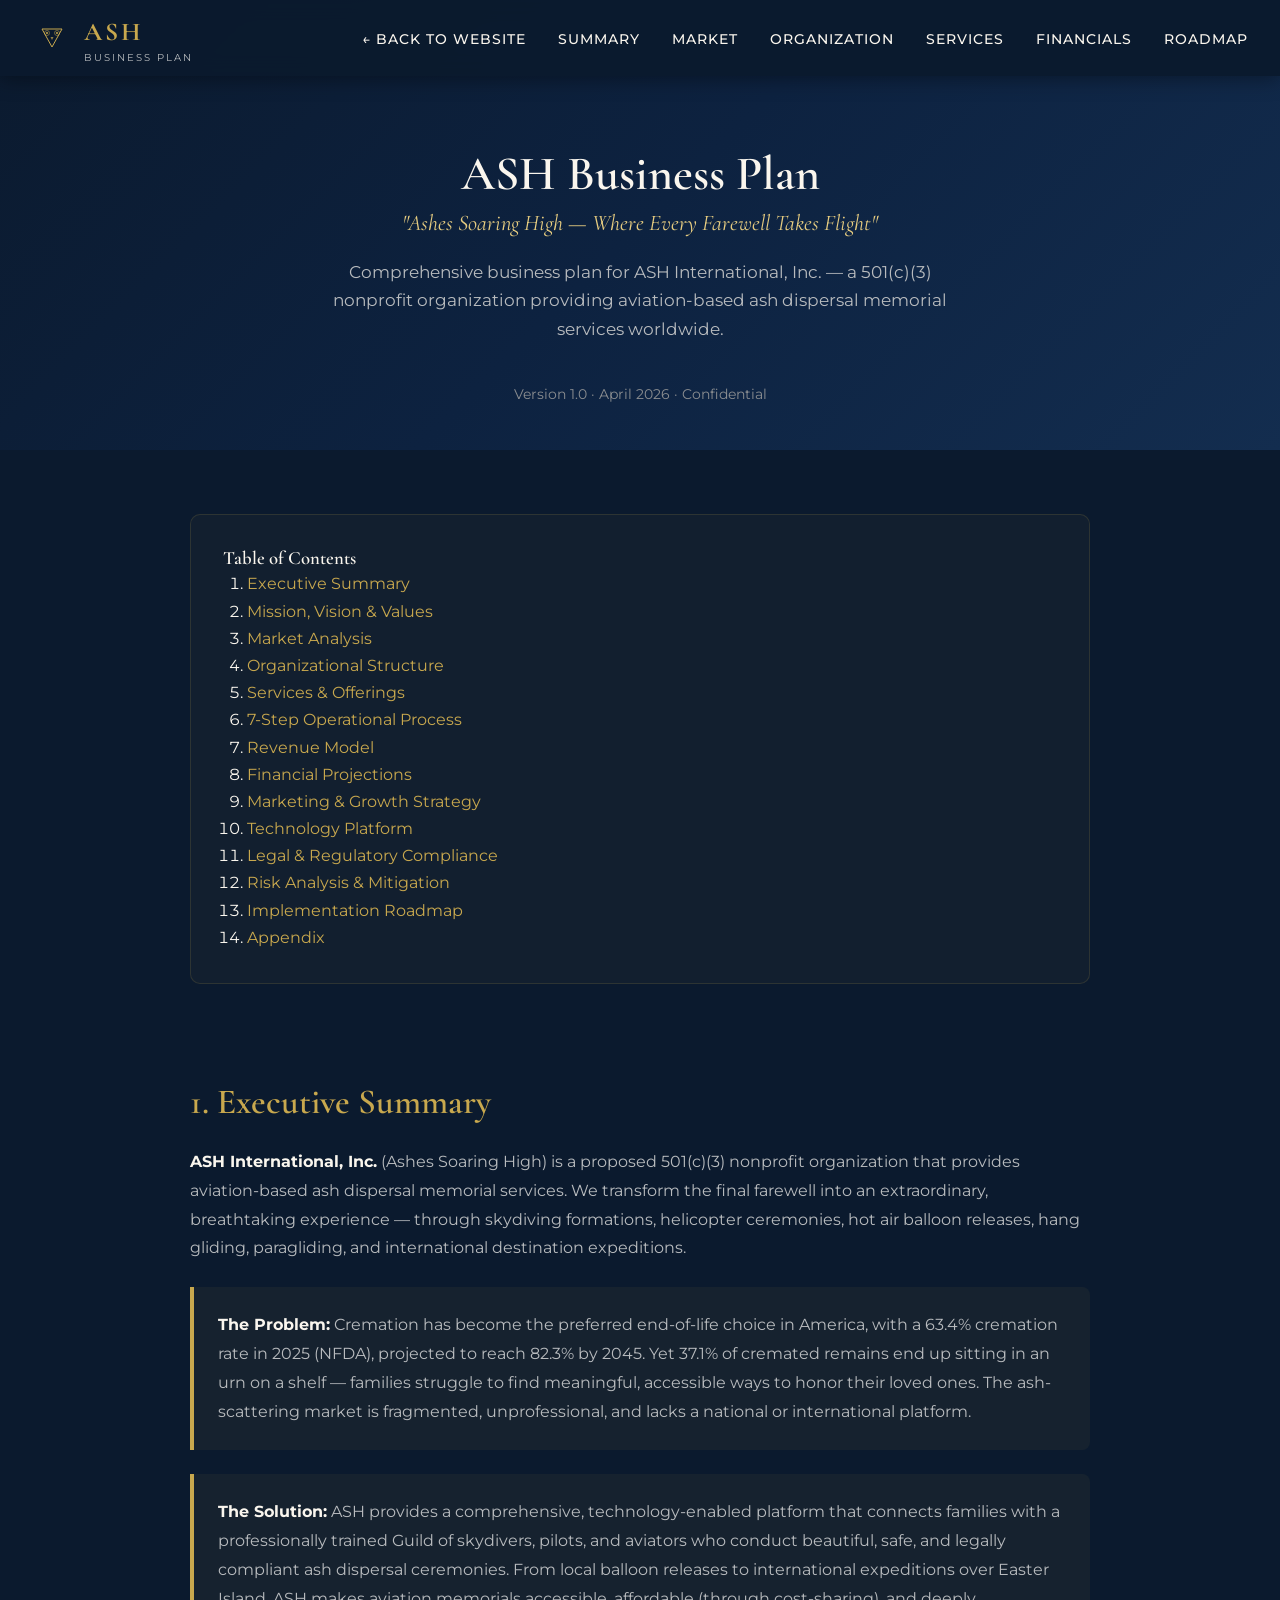
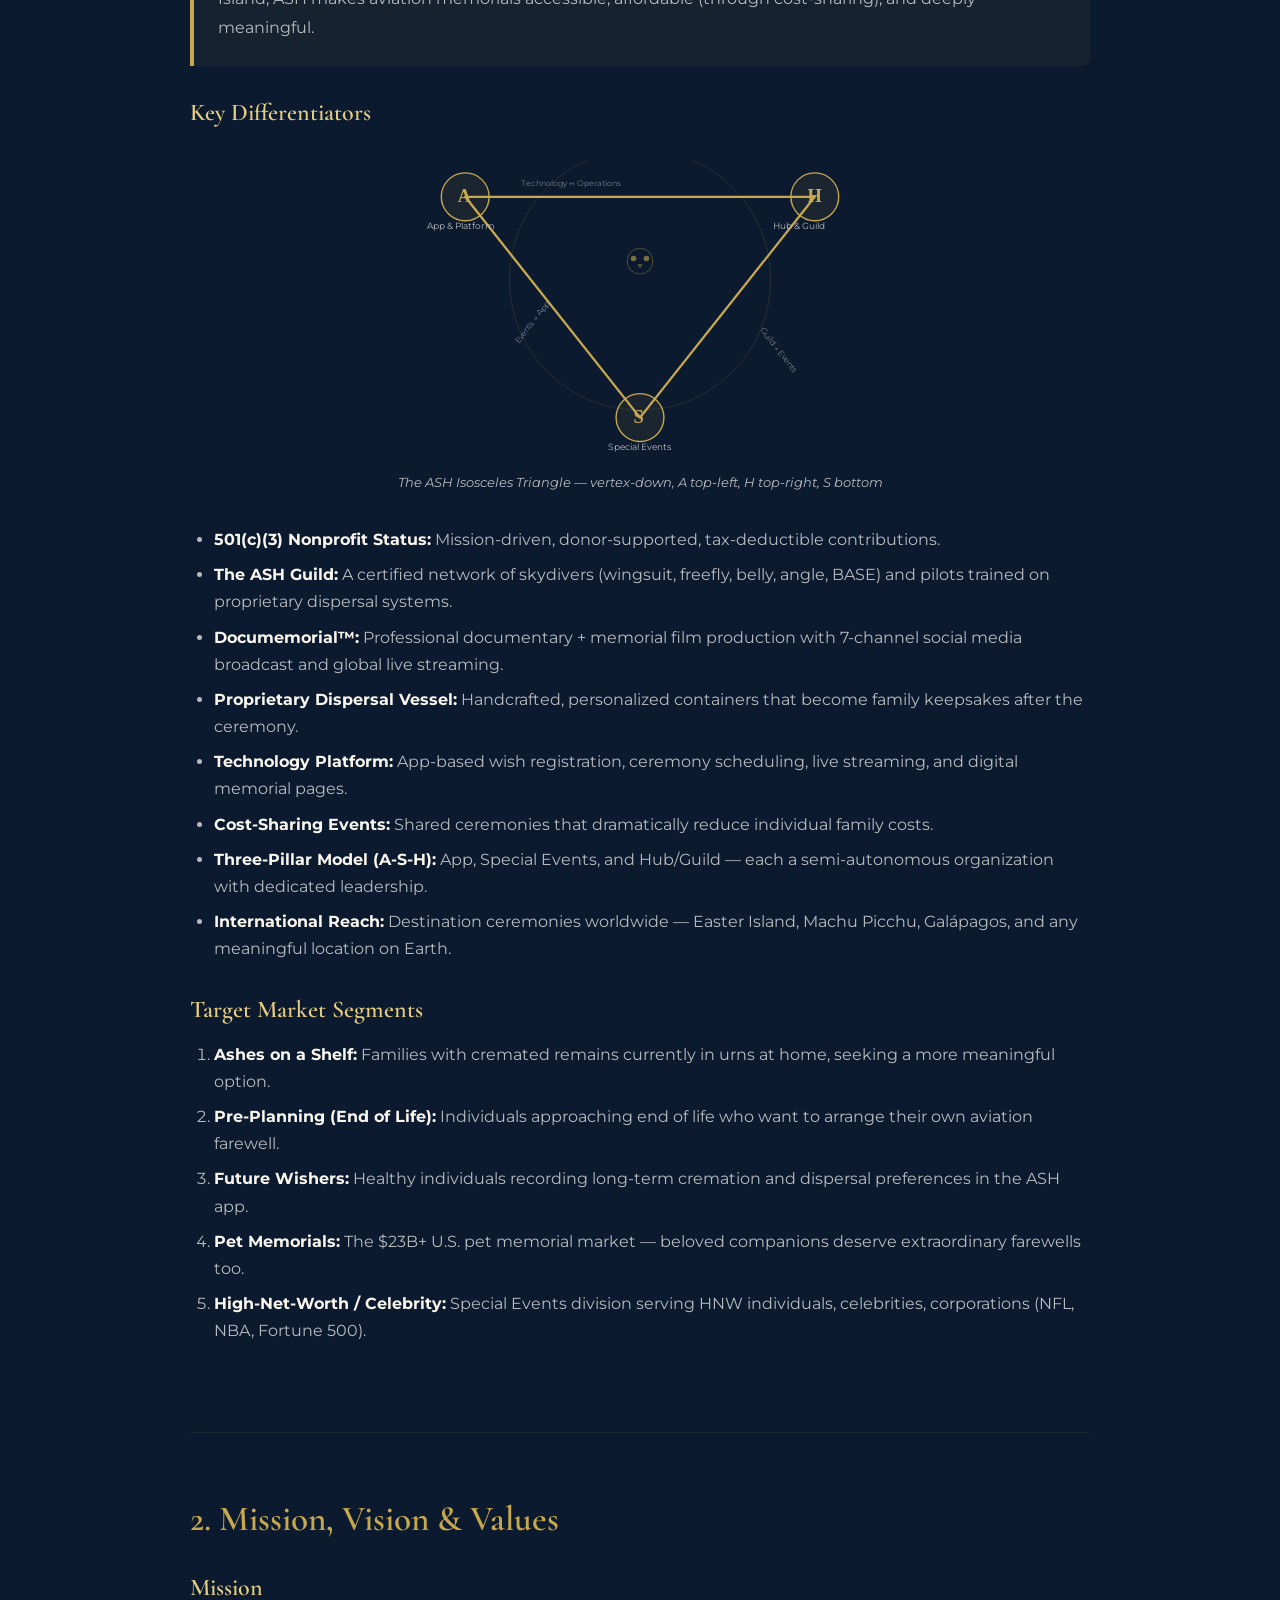
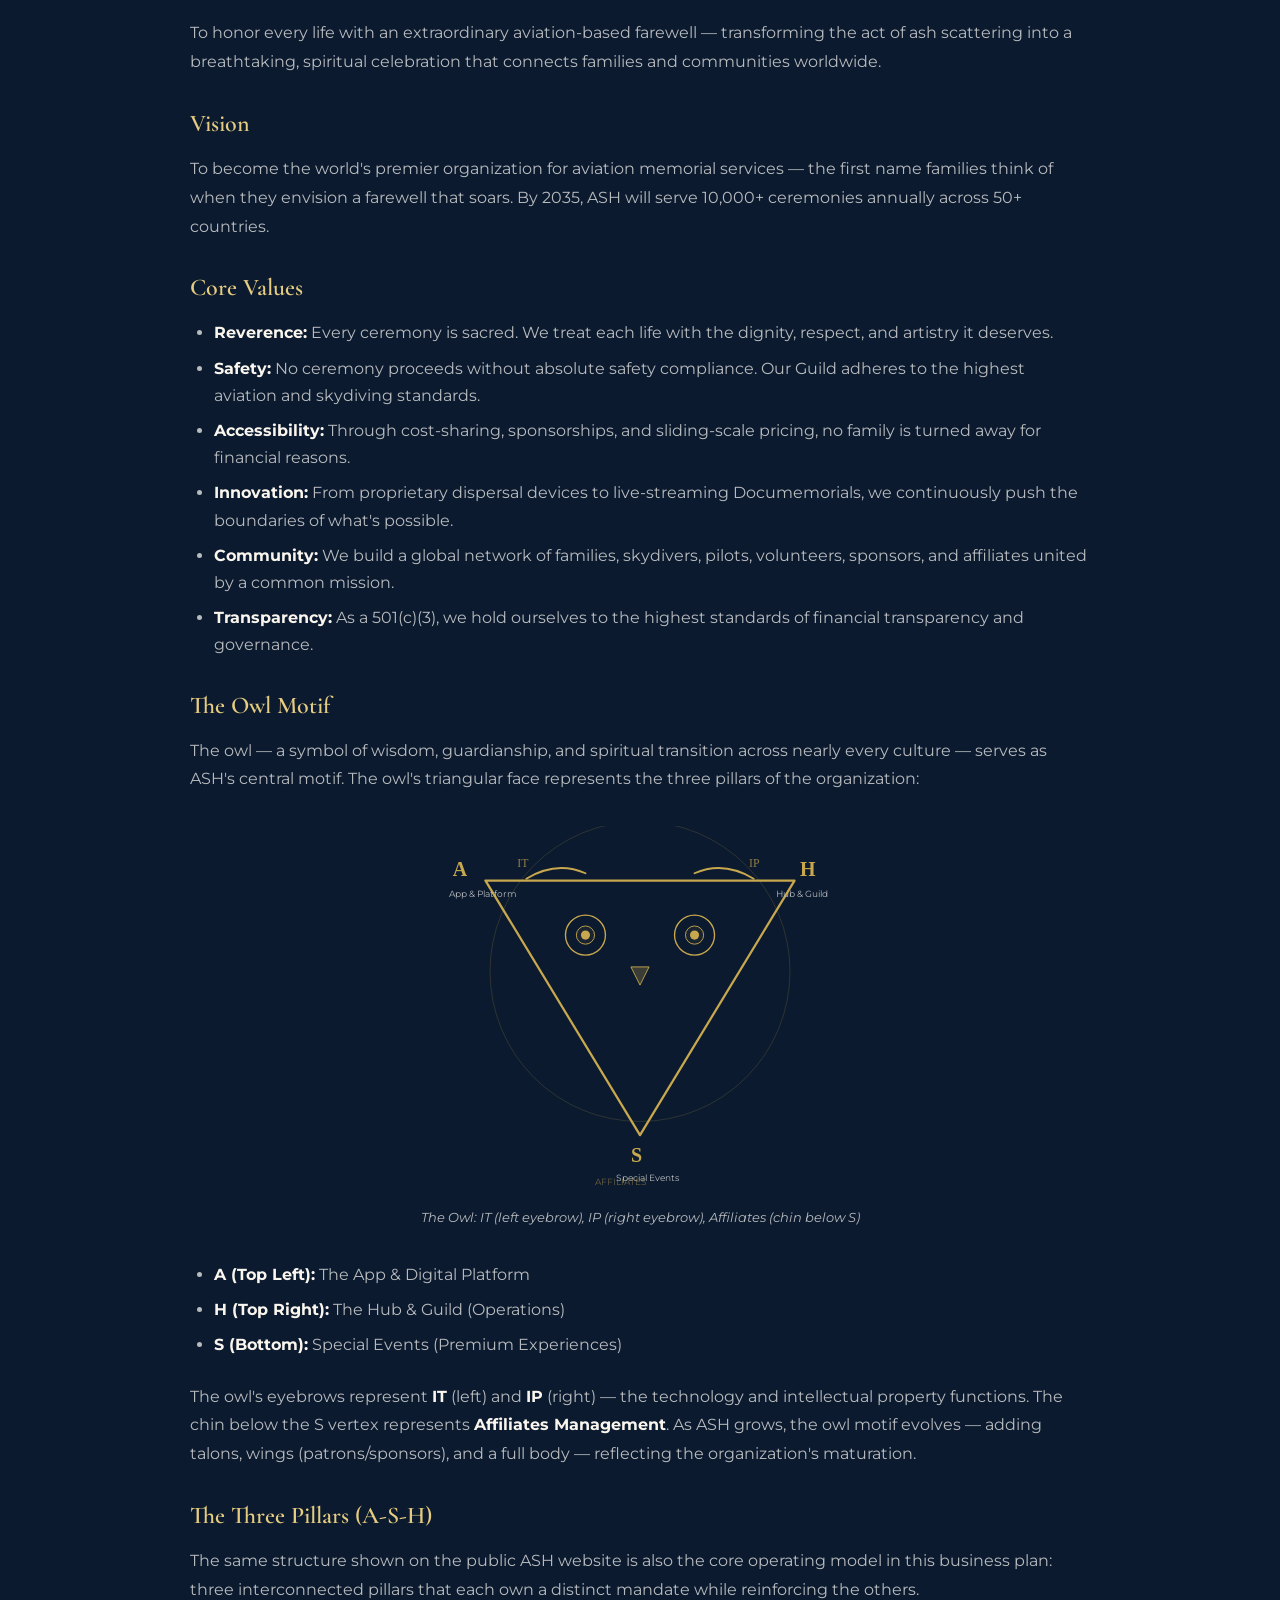
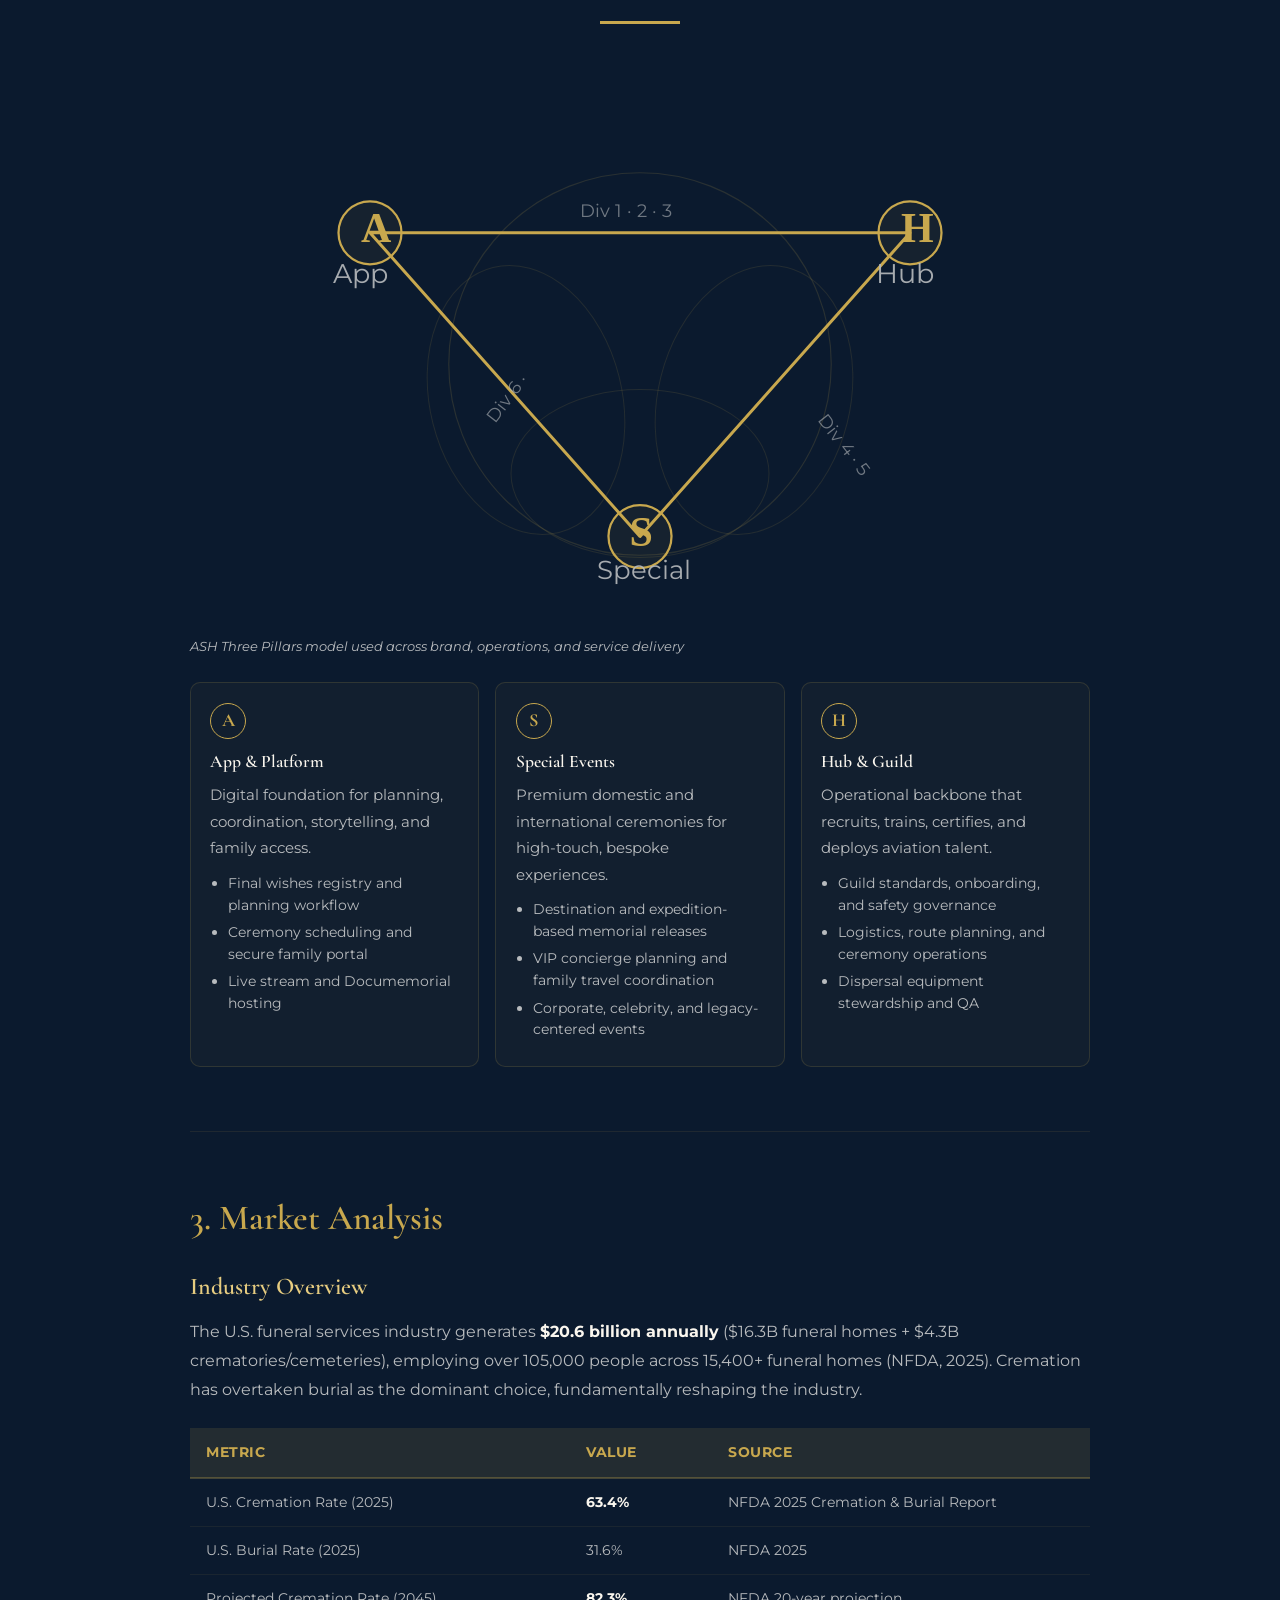
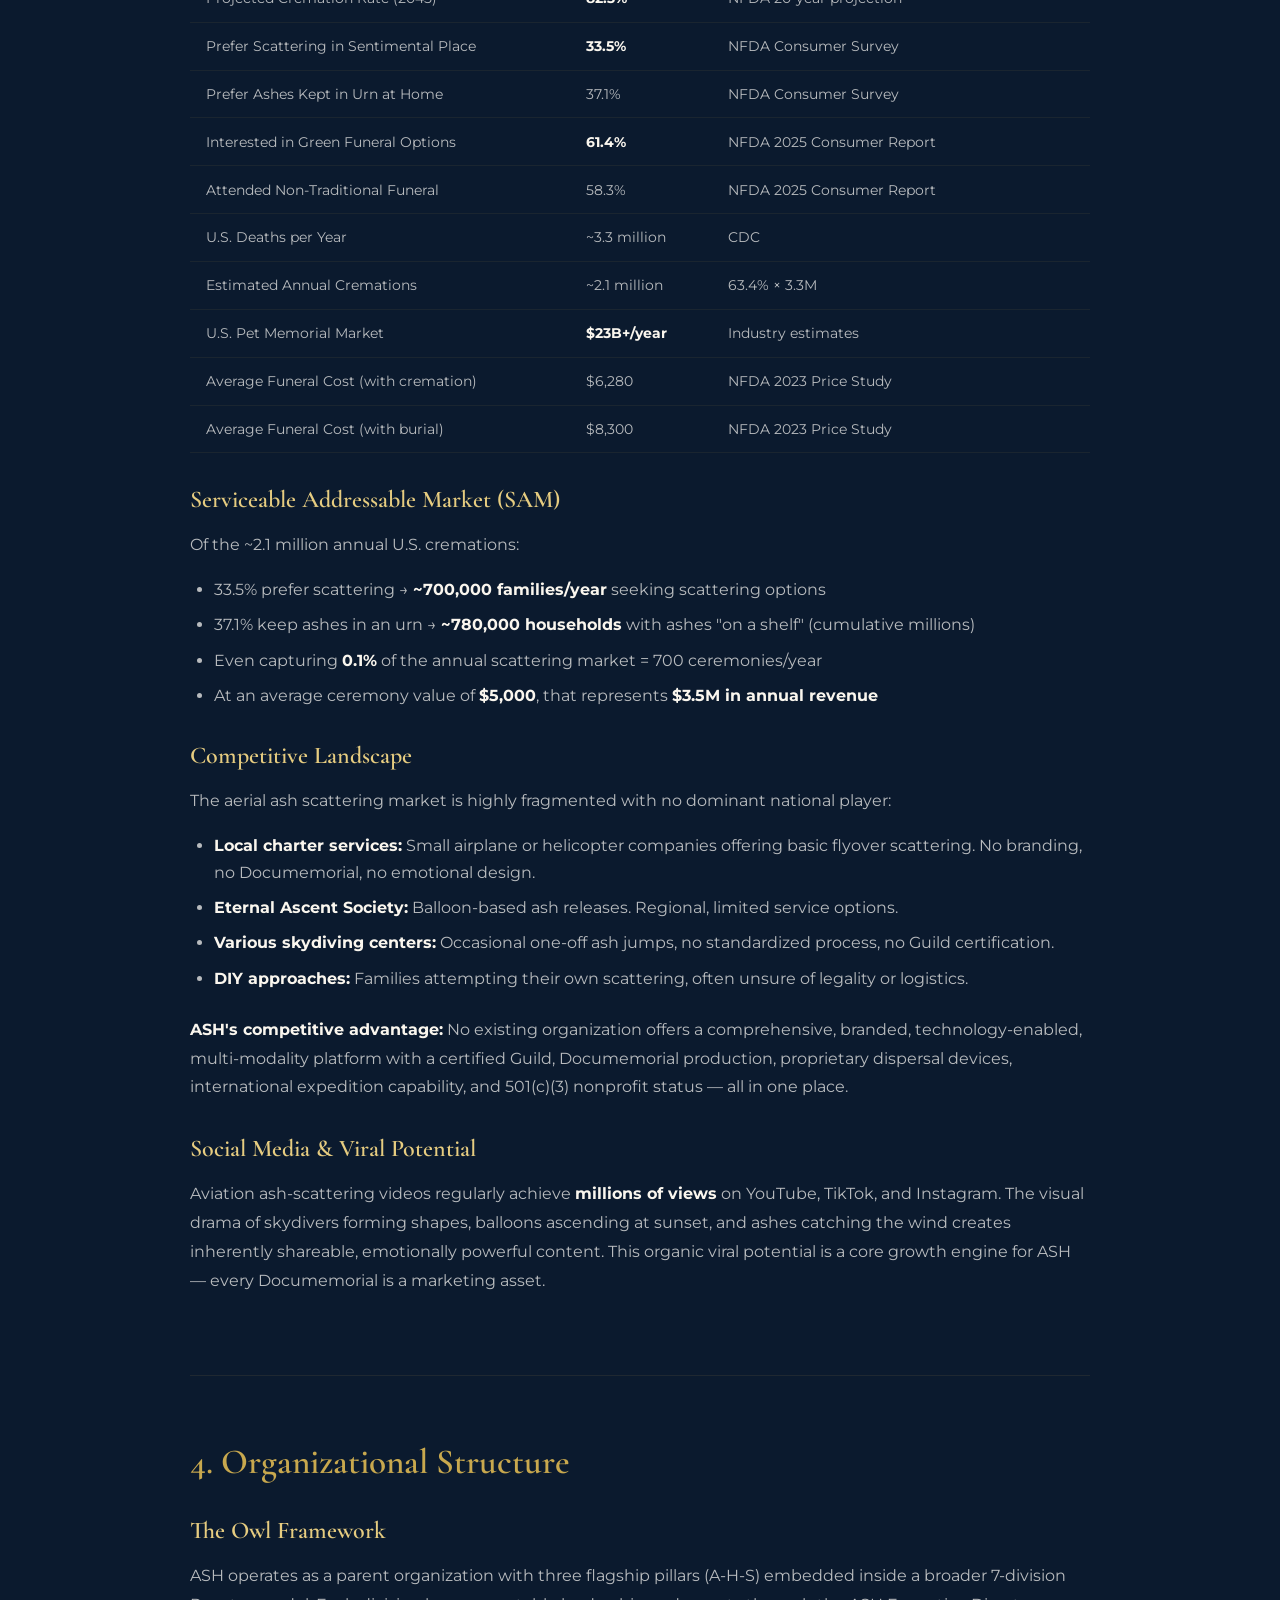
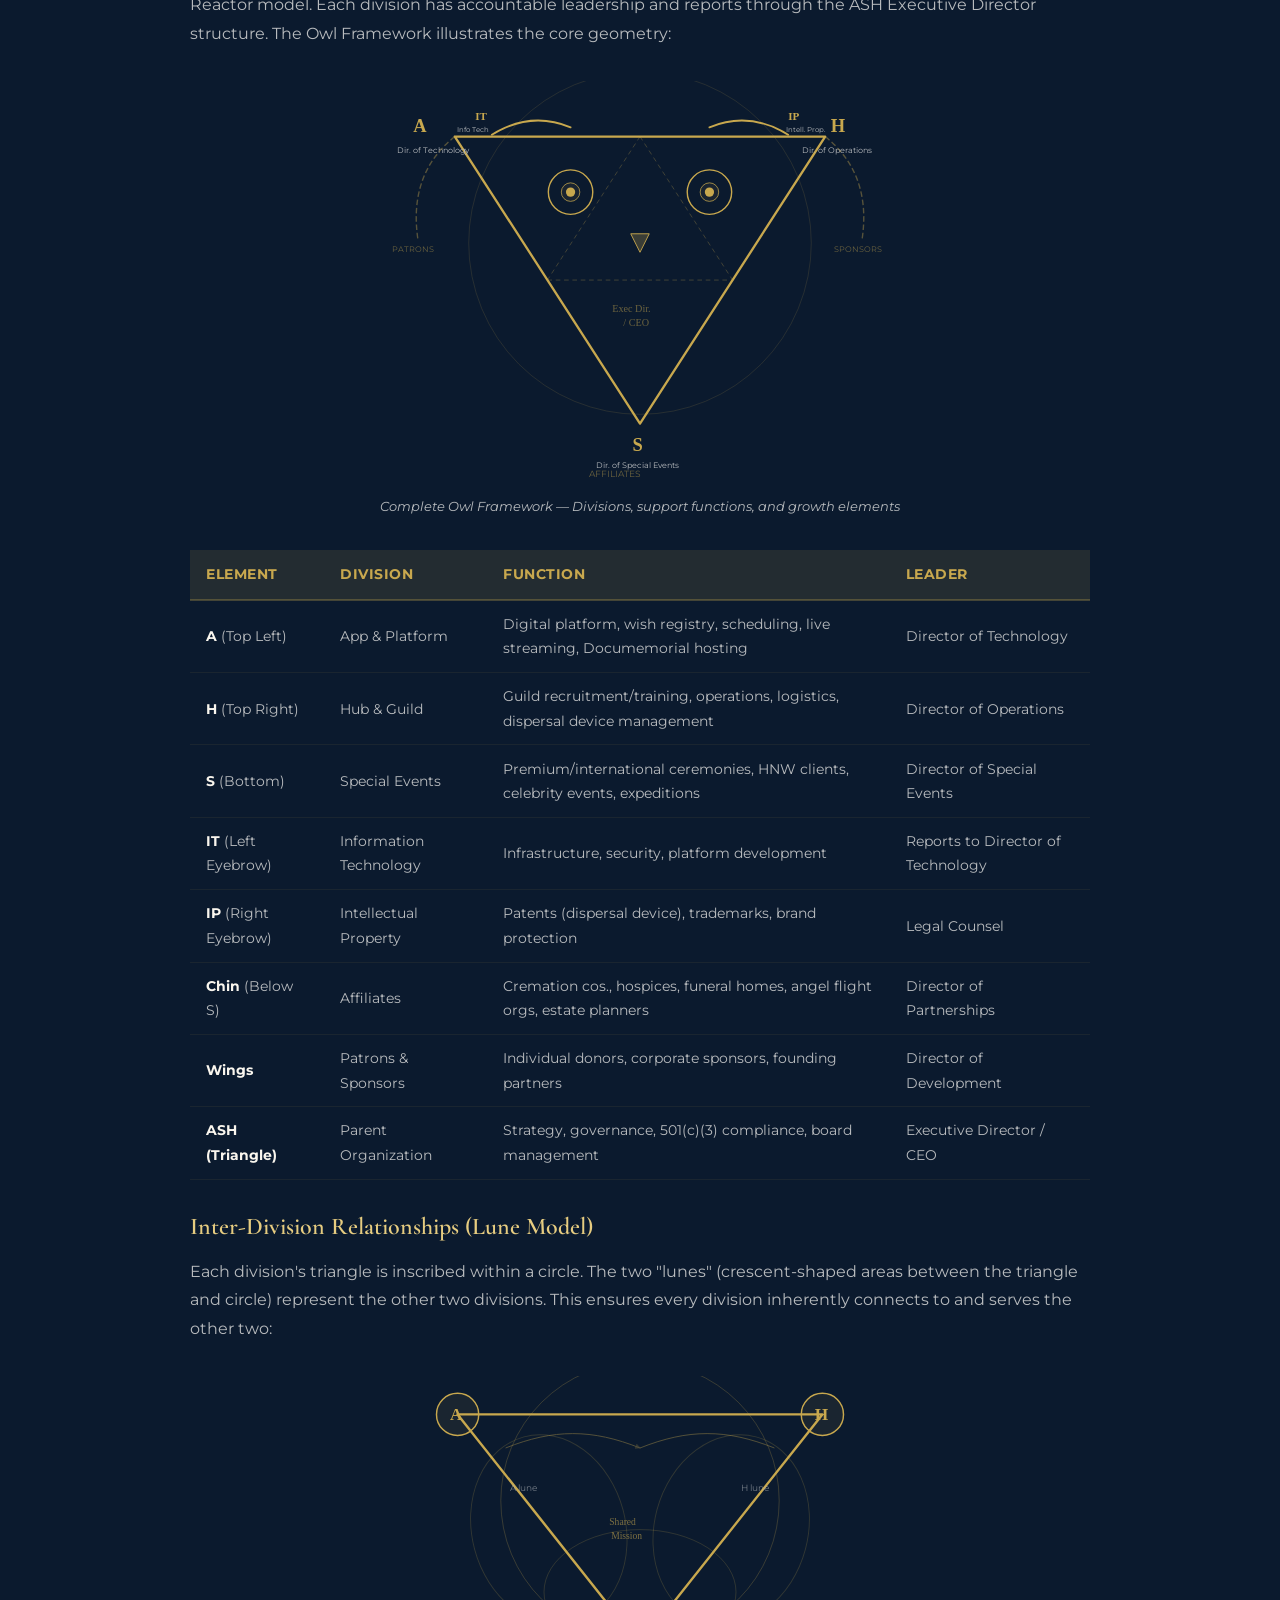
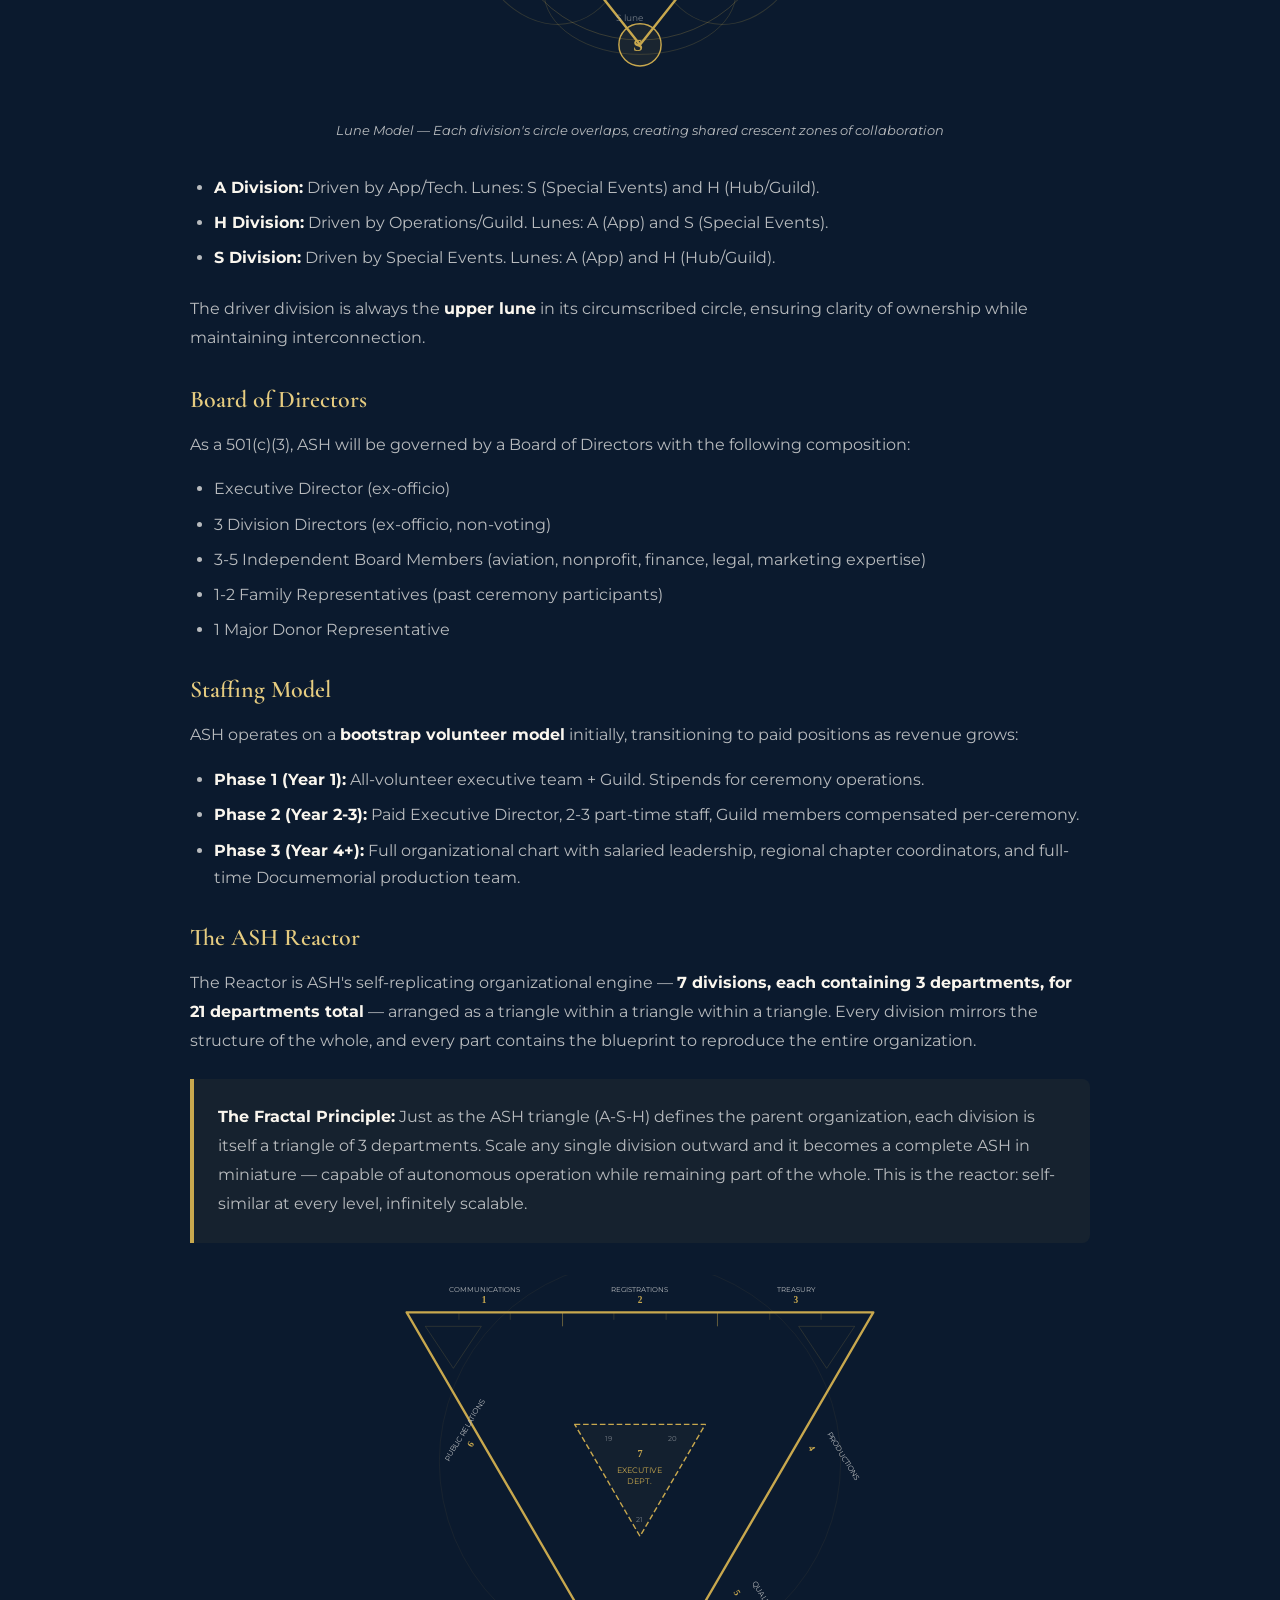
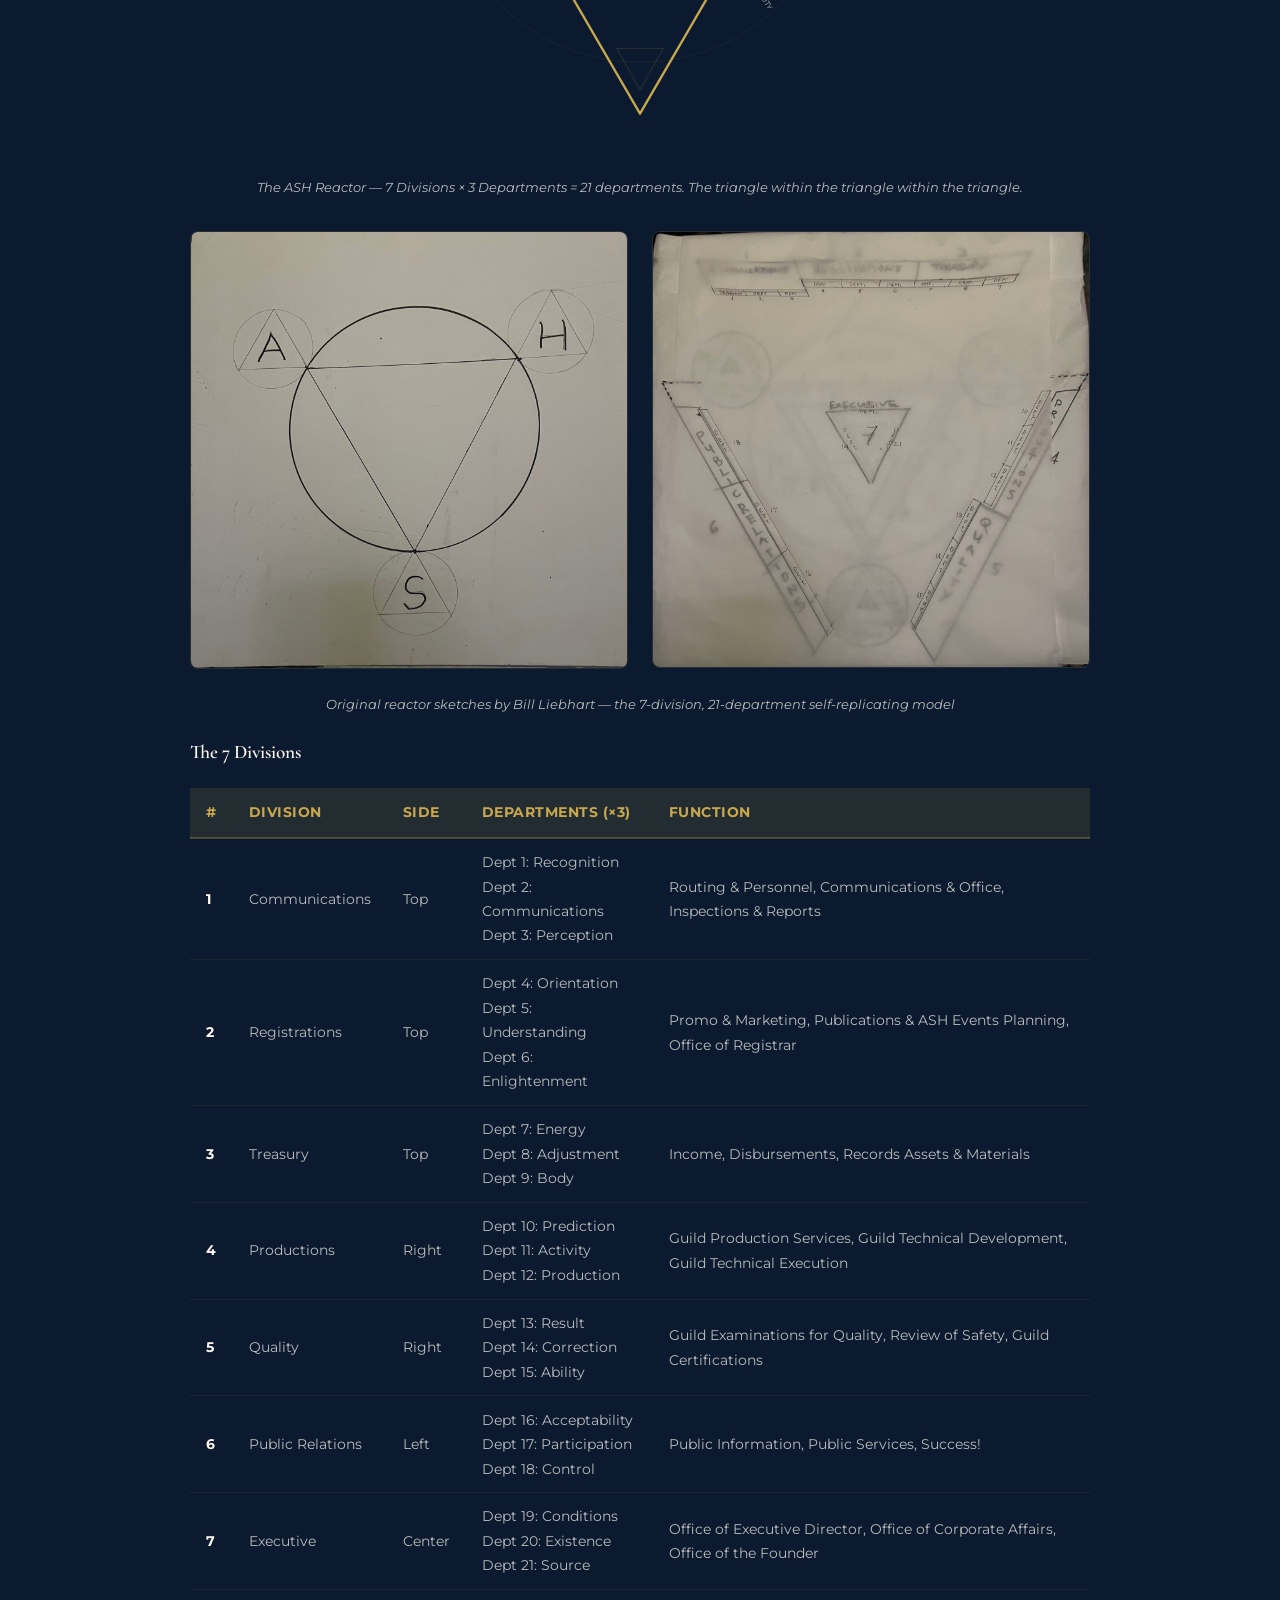
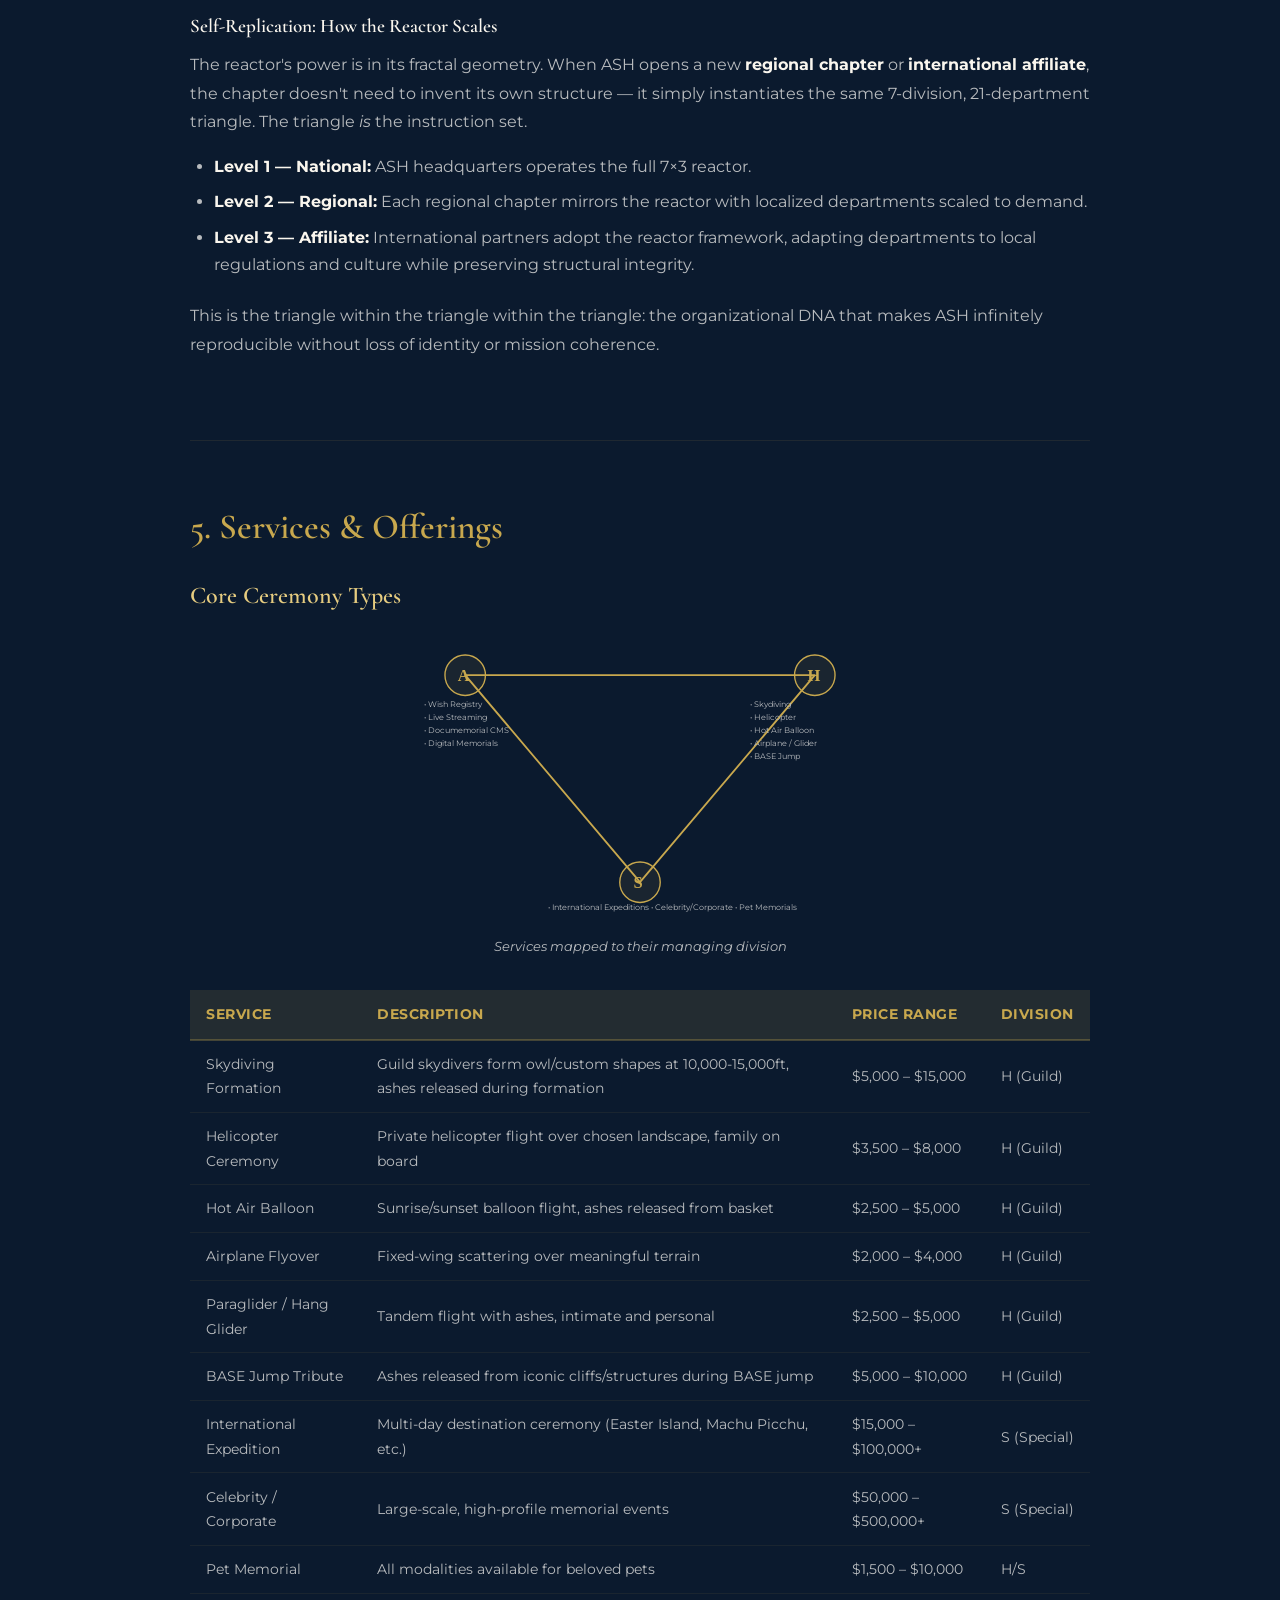
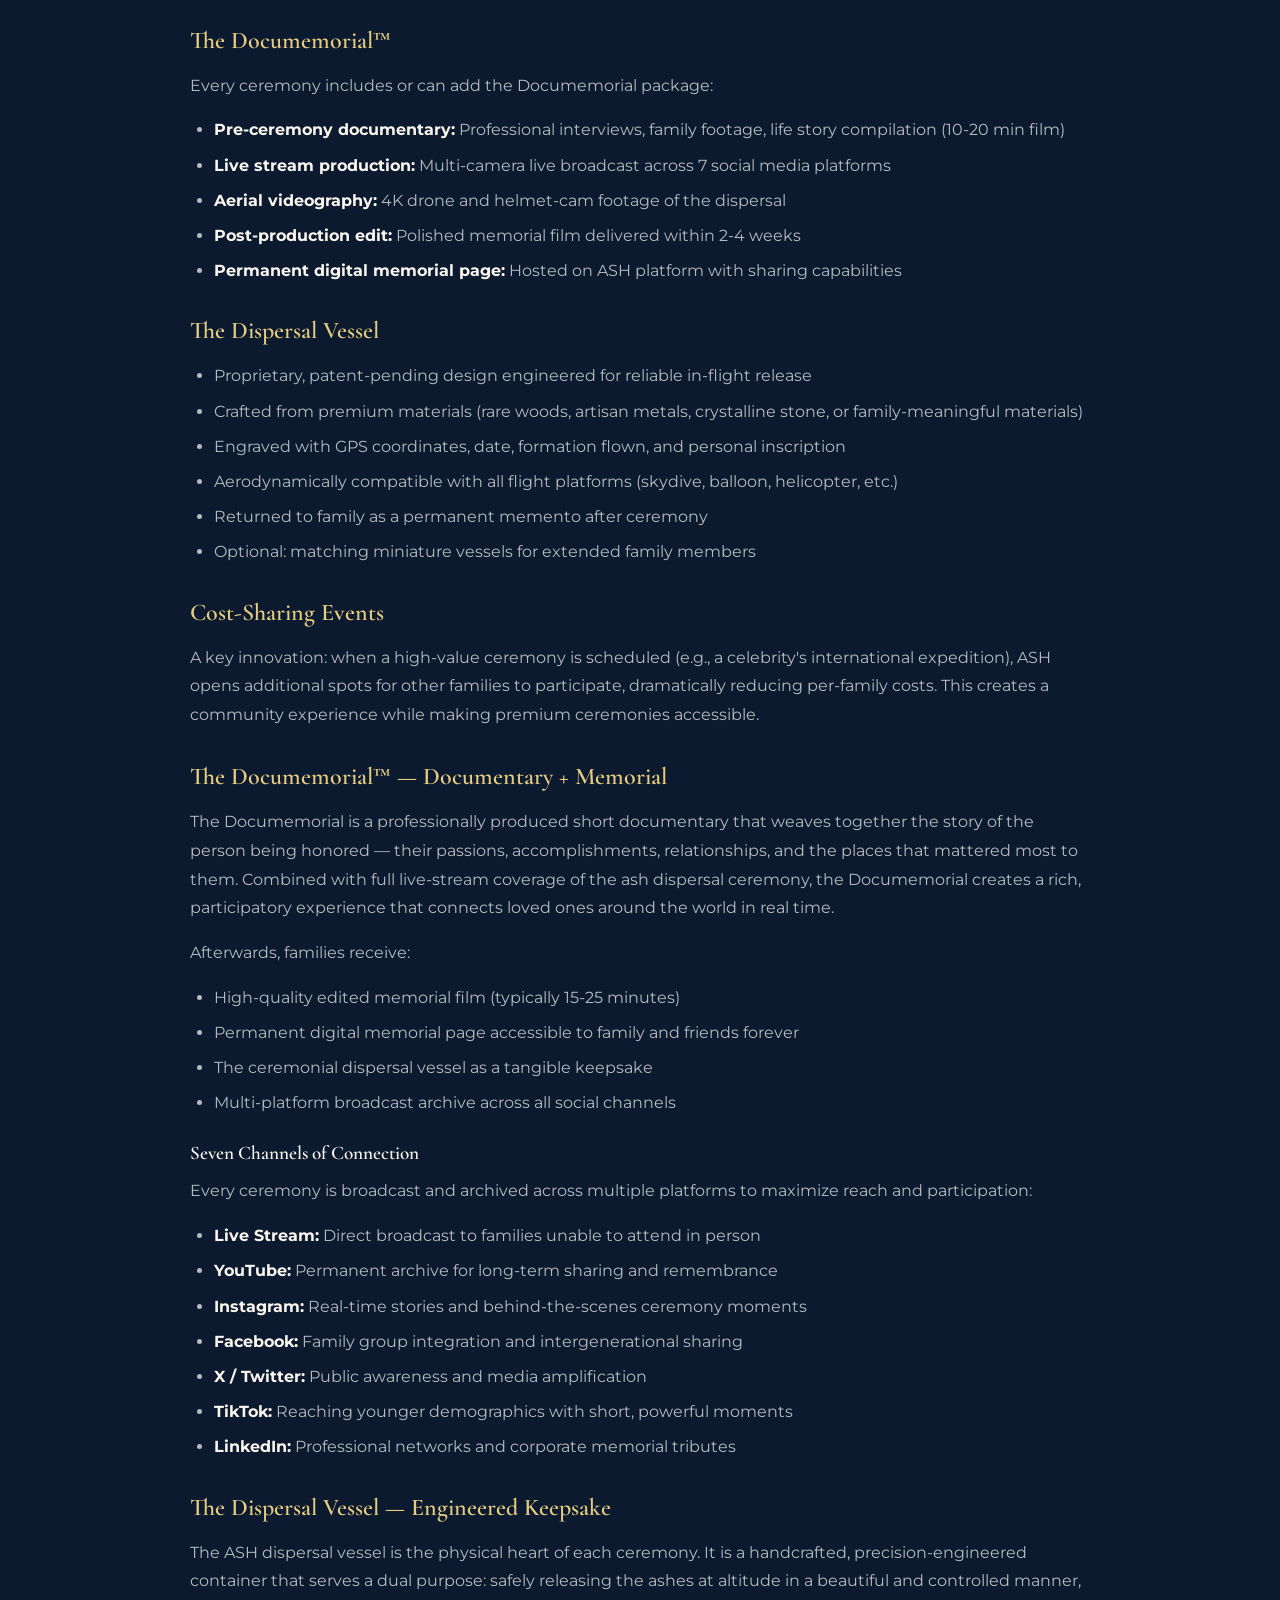
==== business-plan.html @ 9ee55cb8 "7-step diagram vertices: Awareness / Hypothesis / Sustain" ====
<!DOCTYPE html>
<html lang="en">
<head>
  <meta charset="UTF-8">
  <meta name="viewport" content="width=device-width, initial-scale=1.0">
  <title>ASH Business Plan — Ashes Soaring High</title>
  <meta name="description" content="Comprehensive business plan for ASH International, a 501(c)(3) nonprofit providing aviation-based ash dispersal memorial services.">
  <link rel="preconnect" href="https://fonts.googleapis.com">
  <link href="https://fonts.googleapis.com/css2?family=Cormorant+Garamond:ital,wght@0,400;0,600;0,700;1,400&family=Montserrat:wght@300;400;500;600;700&display=swap" rel="stylesheet">
  <link rel="stylesheet" href="css/style.css">
  <style>
    /* Business Plan specific styles */
    .bp-hero {
      min-height: 50vh;
      display: flex;
      align-items: center;
      justify-content: center;
      background: linear-gradient(135deg, var(--navy) 0%, #0d2240 50%, #132d4f 100%);
      padding-top: 100px;
    }
    .bp-content {
      max-width: 900px;
      margin: 0 auto;
    }
    .bp-section {
      padding: 4rem 0;
      border-bottom: 1px solid rgba(200,168,78,0.1);
    }
    .bp-section:last-child { border-bottom: none; }
    .bp-section h2 {
      font-family: var(--font-heading);
      font-size: 2.2rem;
      color: var(--gold);
      margin-bottom: 1.5rem;
    }
    .bp-section h3 {
      font-family: var(--font-heading);
      font-size: 1.5rem;
      color: var(--gold-light);
      margin: 2rem 0 1rem;
    }
    .bp-section h4 {
      font-family: var(--font-heading);
      font-size: 1.2rem;
      color: var(--cream);
      margin: 1.5rem 0 0.8rem;
    }
    .bp-section p {
      color: var(--ash-light);
      margin-bottom: 1rem;
      line-height: 1.8;
    }
    .bp-section ul, .bp-section ol {
      color: var(--ash-light);
      margin: 1rem 0 1.5rem 1.5rem;
    }
    .bp-section li {
      margin-bottom: 0.5rem;
      line-height: 1.7;
    }
    .bp-section strong { color: var(--cream); }
    .bp-table {
      width: 100%;
      border-collapse: collapse;
      margin: 1.5rem 0;
    }
    .bp-table th {
      background: rgba(200,168,78,0.12);
      color: var(--gold);
      padding: 0.8rem 1rem;
      text-align: left;
      font-size: 0.85rem;
      text-transform: uppercase;
      letter-spacing: 0.5px;
      border-bottom: 2px solid rgba(200,168,78,0.3);
    }
    .bp-table td {
      padding: 0.7rem 1rem;
      color: var(--ash-light);
      font-size: 0.9rem;
      border-bottom: 1px solid rgba(200,168,78,0.08);
    }
    .bp-table tr:hover td {
      background: rgba(200,168,78,0.04);
    }
    .bp-callout {
      background: rgba(200,168,78,0.06);
      border-left: 4px solid var(--gold);
      padding: 1.5rem;
      margin: 1.5rem 0;
      border-radius: 0 8px 8px 0;
    }
    .bp-callout p { margin-bottom: 0; }
    .bp-toc {
      background: rgba(200,168,78,0.04);
      border: 1px solid rgba(200,168,78,0.15);
      border-radius: 10px;
      padding: 2rem;
      margin: 2rem 0;
    }
    .bp-toc h3 { margin-top: 0; }
    .bp-toc ol { margin-left: 1.5rem; }
    .bp-toc a { color: var(--gold); }
    .bp-toc a:hover { color: var(--gold-light); }
    .bp-nav {
      display: flex;
      justify-content: space-between;
      align-items: center;
      margin-top: 3rem;
      padding-top: 2rem;
      border-top: 1px solid rgba(200,168,78,0.1);
    }
    .bp-phase-card {
      background: rgba(200,168,78,0.05);
      border: 1px solid rgba(200,168,78,0.15);
      border-radius: 8px;
      padding: 1.5rem;
      margin: 1rem 0;
    }
    .bp-phase-card h4 { margin-top: 0; }
    .bp-grid-2 {
      display: grid;
      grid-template-columns: 1fr 1fr;
      gap: 1.5rem;
    }
    .bp-grid-3 {
      display: grid;
      grid-template-columns: 1fr 1fr 1fr;
      gap: 1rem;
      margin: 1.25rem 0;
    }
    .bp-mini-caption {
      font-size: 0.78rem;
      color: var(--ash-grey);
      margin-top: -0.3rem;
      margin-bottom: 0.6rem;
    }
    .bp-scenario-card {
      background: rgba(200,168,78,0.04);
      border: 1px solid rgba(200,168,78,0.14);
      border-radius: 8px;
      padding: 0.8rem;
    }
    .bp-scenario-card h4 {
      margin: 0 0 0.6rem;
      font-size: 1rem;
    }
    @media (max-width: 768px) {
      .bp-grid-2 { grid-template-columns: 1fr; }
      .bp-grid-3 { grid-template-columns: 1fr; }
    }
    /* Triangle diagram styles */
    .bp-triangle-wrap {
      text-align: center;
      margin: 2rem auto;
    }
    .bp-triangle-wrap svg {
      max-width: 100%;
      height: auto;
    }
    .bp-triangle-caption {
      color: var(--ash-grey);
      font-size: 0.8rem;
      font-style: italic;
      margin-top: 0.5rem;
    }
    .bp-evolution-row {
      display: flex;
      justify-content: center;
      flex-wrap: wrap;
      gap: 2rem;
      margin: 2rem 0;
    }
    .bp-evolution-stage {
      text-align: center;
      flex: 0 0 150px;
    }
    .bp-evolution-stage p {
      font-size: 0.75rem;
      color: var(--ash-grey);
      margin-top: 0.5rem;
    }
    .bp-pillars-grid {
      display: grid;
      grid-template-columns: repeat(3, minmax(0, 1fr));
      gap: 1rem;
      margin-top: 1.5rem;
    }
    .bp-pillar-card {
      background: rgba(200,168,78,0.04);
      border: 1px solid rgba(200,168,78,0.16);
      border-radius: 10px;
      padding: 1.2rem;
      height: 100%;
    }
    .bp-pillar-letter {
      width: 36px;
      height: 36px;
      border-radius: 999px;
      border: 1px solid var(--gold);
      color: var(--gold);
      display: inline-flex;
      align-items: center;
      justify-content: center;
      font-family: var(--font-heading);
      font-size: 1.15rem;
      font-weight: 700;
      margin-bottom: 0.8rem;
    }
    .bp-pillar-card h4 {
      margin-top: 0;
      margin-bottom: 0.55rem;
      font-size: 1.1rem;
    }
    .bp-pillar-card p {
      font-size: 0.92rem;
      margin-bottom: 0.7rem;
    }
    .bp-pillar-card ul {
      margin: 0.6rem 0 0 1.1rem;
      font-size: 0.88rem;
    }
    .bp-pillar-card li {
      margin-bottom: 0.35rem;
      line-height: 1.55;
    }
    .bp-pillars-diagram {
      max-width: 920px;
      margin: 1.2rem auto 0;
    }
    .bp-pillars-diagram svg {
      width: 100%;
      height: auto;
    }
    @media (max-width: 768px) {
      .bp-pillars-grid { grid-template-columns: 1fr; }
    }
  </style>
</head>
<body>

<!-- Navigation -->
<nav class="navbar scrolled" id="navbar">
  <div class="nav-container">
    <a href="index.html" class="nav-logo">
      <svg viewBox="0 0 80 80" xmlns="http://www.w3.org/2000/svg" style="height:40px;">
        <polygon points="20,22 60,22 40,58" fill="none" stroke="#c8a84e" stroke-width="2"/>
        <circle cx="30" cy="30" r="5" fill="none" stroke="#c8a84e" stroke-width="1"/>
        <circle cx="30" cy="30" r="2" fill="#c8a84e"/>
        <circle cx="50" cy="30" r="5" fill="none" stroke="#c8a84e" stroke-width="1"/>
        <circle cx="50" cy="30" r="2" fill="#c8a84e"/>
        <polygon points="37,38 43,38 40,44" fill="#c8a84e" opacity="0.7"/>
      </svg>
      <div>
        <span class="nav-logo-text">ASH</span>
        <span class="nav-logo-tagline">Business Plan</span>
      </div>
    </a>
    <ul class="nav-links">
      <li><a href="index.html">← Back to Website</a></li>
      <li><a href="#executive-summary">Summary</a></li>
      <li><a href="#market-analysis">Market</a></li>
      <li><a href="#organization">Organization</a></li>
      <li><a href="#services-bp">Services</a></li>
      <li><a href="#financials">Financials</a></li>
      <li><a href="#roadmap">Roadmap</a></li>
    </ul>
    <button class="hamburger" aria-label="Toggle navigation">
      <span></span><span></span><span></span>
    </button>
  </div>
</nav>

<!-- Hero -->
<section class="bp-hero">
  <div class="hero-content">
    <h1 style="font-size:3rem;"><span>ASH</span> Business Plan</h1>
    <p class="hero-tagline">"Ashes Soaring High — Where Every Farewell Takes Flight"</p>
    <p class="hero-description">Comprehensive business plan for ASH International, Inc. — a 501(c)(3) nonprofit organization providing aviation-based ash dispersal memorial services worldwide.</p>
    <p style="color:var(--ash-grey);font-size:0.85rem;margin-top:2rem;">Version 1.0 · April 2026 · Confidential</p>
  </div>
</section>

<!-- Business Plan Content -->
<div class="container" style="padding-top:2rem;padding-bottom:4rem;">
  <div class="bp-content">

    <!-- Table of Contents -->
    <div class="bp-toc">
      <h3>Table of Contents</h3>
      <ol>
        <li><a href="#executive-summary">Executive Summary</a></li>
        <li><a href="#mission-vision">Mission, Vision & Values</a></li>
        <li><a href="#market-analysis">Market Analysis</a></li>
        <li><a href="#organization">Organizational Structure</a></li>
        <li><a href="#services-bp">Services & Offerings</a></li>
        <li><a href="#process-framework">7-Step Operational Process</a></li>
        <li><a href="#revenue-model">Revenue Model</a></li>
        <li><a href="#financials">Financial Projections</a></li>
        <li><a href="#marketing">Marketing & Growth Strategy</a></li>
        <li><a href="#technology">Technology Platform</a></li>
        <li><a href="#legal-compliance">Legal & Regulatory Compliance</a></li>
        <li><a href="#risk">Risk Analysis & Mitigation</a></li>
        <li><a href="#roadmap">Implementation Roadmap</a></li>
        <li><a href="#appendix">Appendix</a></li>
      </ol>
    </div>

    <!-- 1. Executive Summary -->
    <div class="bp-section" id="executive-summary">
      <h2>1. Executive Summary</h2>
      
      <p><strong>ASH International, Inc.</strong> (Ashes Soaring High) is a proposed 501(c)(3) nonprofit organization that provides aviation-based ash dispersal memorial services. We transform the final farewell into an extraordinary, breathtaking experience — through skydiving formations, helicopter ceremonies, hot air balloon releases, hang gliding, paragliding, and international destination expeditions.</p>

      <div class="bp-callout">
        <p><strong>The Problem:</strong> Cremation has become the preferred end-of-life choice in America, with a 63.4% cremation rate in 2025 (NFDA), projected to reach 82.3% by 2045. Yet 37.1% of cremated remains end up sitting in an urn on a shelf — families struggle to find meaningful, accessible ways to honor their loved ones. The ash-scattering market is fragmented, unprofessional, and lacks a national or international platform.</p>
      </div>

      <div class="bp-callout">
        <p><strong>The Solution:</strong> ASH provides a comprehensive, technology-enabled platform that connects families with a professionally trained Guild of skydivers, pilots, and aviators who conduct beautiful, safe, and legally compliant ash dispersal ceremonies. From local balloon releases to international expeditions over Easter Island, ASH makes aviation memorials accessible, affordable (through cost-sharing), and deeply meaningful.</p>
      </div>

      <h3>Key Differentiators</h3>

      <!-- Executive Summary Triangle -->
      <div class="bp-triangle-wrap">
        <svg viewBox="0 0 500 320" xmlns="http://www.w3.org/2000/svg" style="max-width:460px;">
          <!-- Main triangle (vertex down) -->
          <polygon points="60,40 440,40 250,280" fill="none" stroke="#c8a84e" stroke-width="2.5" stroke-linejoin="round"/>
          <!-- Circumscribed circle -->
          <circle cx="250" cy="130" r="142" fill="none" stroke="#c8a84e" stroke-width="0.8" opacity="0.2"/>
          <!-- Vertex circles -->
          <circle cx="60" cy="40" r="26" fill="rgba(200,168,78,0.08)" stroke="#c8a84e" stroke-width="1.5"/>
          <circle cx="440" cy="40" r="26" fill="rgba(200,168,78,0.08)" stroke="#c8a84e" stroke-width="1.5"/>
          <circle cx="250" cy="280" r="26" fill="rgba(200,168,78,0.08)" stroke="#c8a84e" stroke-width="1.5"/>
          <!-- Vertex letters -->
          <text x="52" y="46" fill="#c8a84e" font-size="20" font-family="Georgia" font-weight="bold">A</text>
          <text x="432" y="46" fill="#c8a84e" font-size="20" font-family="Georgia" font-weight="bold">H</text>
          <text x="243" y="286" fill="#c8a84e" font-size="20" font-family="Georgia" font-weight="bold">S</text>
          <!-- Division labels -->
          <text x="18" y="75" fill="#b8bbbe" font-size="10" font-family="Montserrat">App &amp; Platform</text>
          <text x="395" y="75" fill="#b8bbbe" font-size="10" font-family="Montserrat">Hub &amp; Guild</text>
          <text x="215" y="315" fill="#b8bbbe" font-size="10" font-family="Montserrat">Special Events</text>
          <!-- Center owl icon -->
          <circle cx="250" cy="110" r="14" fill="none" stroke="#c8a84e" stroke-width="1" opacity="0.4"/>
          <circle cx="243" cy="107" r="3" fill="#c8a84e" opacity="0.6"/>
          <circle cx="257" cy="107" r="3" fill="#c8a84e" opacity="0.6"/>
          <polygon points="247,113 253,113 250,118" fill="#c8a84e" opacity="0.4"/>
          <!-- Edge descriptions -->
          <text x="175" y="28" fill="#b8bbbe" font-size="9" font-family="Montserrat" text-anchor="middle" opacity="0.6">Technology ↔ Operations</text>
          <text x="380" y="185" fill="#b8bbbe" font-size="9" font-family="Montserrat" opacity="0.6" transform="rotate(52,380,185)">Guild → Events</text>
          <text x="118" y="200" fill="#b8bbbe" font-size="9" font-family="Montserrat" opacity="0.6" transform="rotate(-52,118,200)">Events → App</text>
        </svg>
        <p class="bp-triangle-caption">The ASH Isosceles Triangle — vertex-down, A top-left, H top-right, S bottom</p>
      </div>
      <ul>
        <li><strong>501(c)(3) Nonprofit Status:</strong> Mission-driven, donor-supported, tax-deductible contributions.</li>
        <li><strong>The ASH Guild:</strong> A certified network of skydivers (wingsuit, freefly, belly, angle, BASE) and pilots trained on proprietary dispersal systems.</li>
        <li><strong>Documemorial™:</strong> Professional documentary + memorial film production with 7-channel social media broadcast and global live streaming.</li>
        <li><strong>Proprietary Dispersal Vessel:</strong> Handcrafted, personalized containers that become family keepsakes after the ceremony.</li>
        <li><strong>Technology Platform:</strong> App-based wish registration, ceremony scheduling, live streaming, and digital memorial pages.</li>
        <li><strong>Cost-Sharing Events:</strong> Shared ceremonies that dramatically reduce individual family costs.</li>
        <li><strong>Three-Pillar Model (A-S-H):</strong> App, Special Events, and Hub/Guild — each a semi-autonomous organization with dedicated leadership.</li>
        <li><strong>International Reach:</strong> Destination ceremonies worldwide — Easter Island, Machu Picchu, Galápagos, and any meaningful location on Earth.</li>
      </ul>

      <h3>Target Market Segments</h3>
      <ol>
        <li><strong>Ashes on a Shelf:</strong> Families with cremated remains currently in urns at home, seeking a more meaningful option.</li>
        <li><strong>Pre-Planning (End of Life):</strong> Individuals approaching end of life who want to arrange their own aviation farewell.</li>
        <li><strong>Future Wishers:</strong> Healthy individuals recording long-term cremation and dispersal preferences in the ASH app.</li>
        <li><strong>Pet Memorials:</strong> The $23B+ U.S. pet memorial market — beloved companions deserve extraordinary farewells too.</li>
        <li><strong>High-Net-Worth / Celebrity:</strong> Special Events division serving HNW individuals, celebrities, corporations (NFL, NBA, Fortune 500).</li>
      </ol>
    </div>

    <!-- 2. Mission, Vision & Values -->
    <div class="bp-section" id="mission-vision">
      <h2>2. Mission, Vision & Values</h2>

      <h3>Mission</h3>
      <p>To honor every life with an extraordinary aviation-based farewell — transforming the act of ash scattering into a breathtaking, spiritual celebration that connects families and communities worldwide.</p>

      <h3>Vision</h3>
      <p>To become the world's premier organization for aviation memorial services — the first name families think of when they envision a farewell that soars. By 2035, ASH will serve 10,000+ ceremonies annually across 50+ countries.</p>

      <h3>Core Values</h3>
      <ul>
        <li><strong>Reverence:</strong> Every ceremony is sacred. We treat each life with the dignity, respect, and artistry it deserves.</li>
        <li><strong>Safety:</strong> No ceremony proceeds without absolute safety compliance. Our Guild adheres to the highest aviation and skydiving standards.</li>
        <li><strong>Accessibility:</strong> Through cost-sharing, sponsorships, and sliding-scale pricing, no family is turned away for financial reasons.</li>
        <li><strong>Innovation:</strong> From proprietary dispersal devices to live-streaming Documemorials, we continuously push the boundaries of what's possible.</li>
        <li><strong>Community:</strong> We build a global network of families, skydivers, pilots, volunteers, sponsors, and affiliates united by a common mission.</li>
        <li><strong>Transparency:</strong> As a 501(c)(3), we hold ourselves to the highest standards of financial transparency and governance.</li>
      </ul>

      <h3>The Owl Motif</h3>
      <p>The owl — a symbol of wisdom, guardianship, and spiritual transition across nearly every culture — serves as ASH's central motif. The owl's triangular face represents the three pillars of the organization:</p>

      <!-- Owl Motif Triangle -->
      <div class="bp-triangle-wrap">
        <svg viewBox="0 0 440 400" xmlns="http://www.w3.org/2000/svg" style="max-width:400px;">
          <!-- Main triangle (vertex down) -->
          <polygon points="50,60 390,60 220,340" fill="none" stroke="#c8a84e" stroke-width="2.5" stroke-linejoin="round"/>
          <!-- Circumscribed circle -->
          <circle cx="220" cy="160" r="165" fill="none" stroke="#c8a84e" stroke-width="1" opacity="0.2"/>
          <!-- Eyes -->
          <circle cx="160" cy="120" r="22" fill="none" stroke="#c8a84e" stroke-width="1.5"/>
          <circle cx="160" cy="120" r="10" fill="rgba(200,168,78,0.08)" stroke="#c8a84e" stroke-width="1"/>
          <circle cx="160" cy="120" r="5" fill="#c8a84e"/>
          <circle cx="280" cy="120" r="22" fill="none" stroke="#c8a84e" stroke-width="1.5"/>
          <circle cx="280" cy="120" r="10" fill="rgba(200,168,78,0.08)" stroke="#c8a84e" stroke-width="1"/>
          <circle cx="280" cy="120" r="5" fill="#c8a84e"/>
          <!-- Eyebrows -->
          <path d="M95,58 Q128,38 160,52" fill="none" stroke="#c8a84e" stroke-width="2" stroke-linecap="round"/>
          <path d="M345,58 Q312,38 280,52" fill="none" stroke="#c8a84e" stroke-width="2" stroke-linecap="round"/>
          <text x="85" y="45" fill="#c8a84e" font-size="13" font-family="Georgia" opacity="0.7">IT</text>
          <text x="340" y="45" fill="#c8a84e" font-size="13" font-family="Georgia" opacity="0.7">IP</text>
          <!-- Beak -->
          <polygon points="210,155 230,155 220,175" fill="rgba(200,168,78,0.25)" stroke="#c8a84e" stroke-width="1"/>
          <!-- Vertex labels -->
          <text x="14" y="55" fill="#c8a84e" font-size="22" font-family="Georgia" font-weight="bold">A</text>
          <text x="396" y="55" fill="#c8a84e" font-size="22" font-family="Georgia" font-weight="bold">H</text>
          <text x="210" y="370" fill="#c8a84e" font-size="22" font-family="Georgia" font-weight="bold">S</text>
          <!-- Sublabels -->
          <text x="10" y="78" fill="#b8bbbe" font-size="10" font-family="Montserrat">App &amp; Platform</text>
          <text x="370" y="78" fill="#b8bbbe" font-size="10" font-family="Montserrat">Hub &amp; Guild</text>
          <text x="194" y="390" fill="#b8bbbe" font-size="10" font-family="Montserrat">Special Events</text>
          <!-- Chin: Affiliates -->
          <text x="170" y="395" fill="#c8a84e" font-size="10" font-family="Montserrat" opacity="0.5">AFFILIATES</text>
        </svg>
        <p class="bp-triangle-caption">The Owl: IT (left eyebrow), IP (right eyebrow), Affiliates (chin below S)</p>
      </div>
      <ul>
        <li><strong>A (Top Left):</strong> The App & Digital Platform</li>
        <li><strong>H (Top Right):</strong> The Hub & Guild (Operations)</li>
        <li><strong>S (Bottom):</strong> Special Events (Premium Experiences)</li>
      </ul>
      <p>The owl's eyebrows represent <strong>IT</strong> (left) and <strong>IP</strong> (right) — the technology and intellectual property functions. The chin below the S vertex represents <strong>Affiliates Management</strong>. As ASH grows, the owl motif evolves — adding talons, wings (patrons/sponsors), and a full body — reflecting the organization's maturation.</p>

      <h3>The Three Pillars (A-S-H)</h3>
      <p>The same structure shown on the public ASH website is also the core operating model in this business plan: three interconnected pillars that each own a distinct mandate while reinforcing the others.</p>

      <hr class="divider" style="max-width:110px;margin-top:1rem;margin-bottom:1.6rem;">
      <div class="bp-pillars-diagram">
        <svg viewBox="0 0 1200 760" xmlns="http://www.w3.org/2000/svg" aria-label="ASH Three Pillars Diagram">
          <!-- Main geometry -->
          <polygon points="240,245 960,245 600,650" fill="none" stroke="#c8a84e" stroke-width="4" stroke-linejoin="round"/>
          <circle cx="600" cy="420" r="255" fill="none" stroke="#c8a84e" stroke-width="1.6" opacity="0.16"/>

          <!-- Lune overlays -->
          <ellipse cx="448" cy="468" rx="128" ry="182" fill="none" stroke="#c8a84e" stroke-width="1.4" opacity="0.12" transform="rotate(-14,448,468)"/>
          <ellipse cx="752" cy="468" rx="128" ry="182" fill="none" stroke="#c8a84e" stroke-width="1.4" opacity="0.12" transform="rotate(14,752,468)"/>
          <ellipse cx="600" cy="566" rx="172" ry="112" fill="none" stroke="#c8a84e" stroke-width="1.4" opacity="0.12"/>

          <!-- Vertices -->
          <circle cx="240" cy="245" r="42" fill="rgba(200,168,78,0.06)" stroke="#c8a84e" stroke-width="3"/>
          <circle cx="960" cy="245" r="42" fill="rgba(200,168,78,0.06)" stroke="#c8a84e" stroke-width="3"/>
          <circle cx="600" cy="650" r="42" fill="rgba(200,168,78,0.06)" stroke="#c8a84e" stroke-width="3"/>

          <!-- Vertex letters -->
          <text x="228" y="257" fill="#c8a84e" font-size="56" font-family="Georgia" font-weight="bold">A</text>
          <text x="948" y="257" fill="#c8a84e" font-size="56" font-family="Georgia" font-weight="bold">H</text>
          <text x="586" y="662" fill="#c8a84e" font-size="56" font-family="Georgia" font-weight="bold">S</text>

          <!-- Labels -->
          <text x="190" y="312" fill="#b8bbbe" font-size="36" font-family="Montserrat" opacity="0.9">App</text>
          <text x="914" y="312" fill="#b8bbbe" font-size="36" font-family="Montserrat" opacity="0.9">Hub</text>
          <text x="542" y="707" fill="#b8bbbe" font-size="34" font-family="Montserrat" opacity="0.9">Special</text>

                    <!-- Division edge labels -->
          <text x="520" y="224" fill="#b8bbbe" font-size="24" font-family="Montserrat" opacity="0.58">Div 1 · 2 · 3</text>
          <text x="836" y="495" fill="#b8bbbe" font-size="24" font-family="Montserrat" opacity="0.58" transform="rotate(52,836,495)">Div 4 · 5</text>
          <text x="406" y="500" fill="#b8bbbe" font-size="24" font-family="Montserrat" opacity="0.58" transform="rotate(-52,406,500)">Div 6 ·</text>
        </svg>
        <p class="bp-triangle-caption">ASH Three Pillars model used across brand, operations, and service delivery</p>
      </div>

      <div class="bp-pillars-grid">
        <div class="bp-pillar-card">
          <div class="bp-pillar-letter">A</div>
          <h4>App & Platform</h4>
          <p>Digital foundation for planning, coordination, storytelling, and family access.</p>
          <ul>
            <li>Final wishes registry and planning workflow</li>
            <li>Ceremony scheduling and secure family portal</li>
            <li>Live stream and Documemorial hosting</li>
          </ul>
        </div>
        <div class="bp-pillar-card">
          <div class="bp-pillar-letter">S</div>
          <h4>Special Events</h4>
          <p>Premium domestic and international ceremonies for high-touch, bespoke experiences.</p>
          <ul>
            <li>Destination and expedition-based memorial releases</li>
            <li>VIP concierge planning and family travel coordination</li>
            <li>Corporate, celebrity, and legacy-centered events</li>
          </ul>
        </div>
        <div class="bp-pillar-card">
          <div class="bp-pillar-letter">H</div>
          <h4>Hub & Guild</h4>
          <p>Operational backbone that recruits, trains, certifies, and deploys aviation talent.</p>
          <ul>
            <li>Guild standards, onboarding, and safety governance</li>
            <li>Logistics, route planning, and ceremony operations</li>
            <li>Dispersal equipment stewardship and QA</li>
          </ul>
        </div>
      </div>
    </div>

    <!-- 3. Market Analysis -->
    <div class="bp-section" id="market-analysis">
      <h2>3. Market Analysis</h2>

      <h3>Industry Overview</h3>
      <p>The U.S. funeral services industry generates <strong>$20.6 billion annually</strong> ($16.3B funeral homes + $4.3B crematories/cemeteries), employing over 105,000 people across 15,400+ funeral homes (NFDA, 2025). Cremation has overtaken burial as the dominant choice, fundamentally reshaping the industry.</p>

      <table class="bp-table">
        <thead>
          <tr>
            <th>Metric</th>
            <th>Value</th>
            <th>Source</th>
          </tr>
        </thead>
        <tbody>
          <tr>
            <td>U.S. Cremation Rate (2025)</td>
            <td><strong>63.4%</strong></td>
            <td>NFDA 2025 Cremation & Burial Report</td>
          </tr>
          <tr>
            <td>U.S. Burial Rate (2025)</td>
            <td>31.6%</td>
            <td>NFDA 2025</td>
          </tr>
          <tr>
            <td>Projected Cremation Rate (2045)</td>
            <td><strong>82.3%</strong></td>
            <td>NFDA 20-year projection</td>
          </tr>
          <tr>
            <td>Prefer Scattering in Sentimental Place</td>
            <td><strong>33.5%</strong></td>
            <td>NFDA Consumer Survey</td>
          </tr>
          <tr>
            <td>Prefer Ashes Kept in Urn at Home</td>
            <td>37.1%</td>
            <td>NFDA Consumer Survey</td>
          </tr>
          <tr>
            <td>Interested in Green Funeral Options</td>
            <td><strong>61.4%</strong></td>
            <td>NFDA 2025 Consumer Report</td>
          </tr>
          <tr>
            <td>Attended Non-Traditional Funeral</td>
            <td>58.3%</td>
            <td>NFDA 2025 Consumer Report</td>
          </tr>
          <tr>
            <td>U.S. Deaths per Year</td>
            <td>~3.3 million</td>
            <td>CDC</td>
          </tr>
          <tr>
            <td>Estimated Annual Cremations</td>
            <td>~2.1 million</td>
            <td>63.4% × 3.3M</td>
          </tr>
          <tr>
            <td>U.S. Pet Memorial Market</td>
            <td><strong>$23B+/year</strong></td>
            <td>Industry estimates</td>
          </tr>
          <tr>
            <td>Average Funeral Cost (with cremation)</td>
            <td>$6,280</td>
            <td>NFDA 2023 Price Study</td>
          </tr>
          <tr>
            <td>Average Funeral Cost (with burial)</td>
            <td>$8,300</td>
            <td>NFDA 2023 Price Study</td>
          </tr>
        </tbody>
      </table>

      <h3>Serviceable Addressable Market (SAM)</h3>
      <p>Of the ~2.1 million annual U.S. cremations:</p>
      <ul>
        <li>33.5% prefer scattering → <strong>~700,000 families/year</strong> seeking scattering options</li>
        <li>37.1% keep ashes in an urn → <strong>~780,000 households</strong> with ashes "on a shelf" (cumulative millions)</li>
        <li>Even capturing <strong>0.1%</strong> of the annual scattering market = 700 ceremonies/year</li>
        <li>At an average ceremony value of <strong>$5,000</strong>, that represents <strong>$3.5M in annual revenue</strong></li>
      </ul>

      <h3>Competitive Landscape</h3>
      <p>The aerial ash scattering market is highly fragmented with no dominant national player:</p>
      <ul>
        <li><strong>Local charter services:</strong> Small airplane or helicopter companies offering basic flyover scattering. No branding, no Documemorial, no emotional design.</li>
        <li><strong>Eternal Ascent Society:</strong> Balloon-based ash releases. Regional, limited service options.</li>
        <li><strong>Various skydiving centers:</strong> Occasional one-off ash jumps, no standardized process, no Guild certification.</li>
        <li><strong>DIY approaches:</strong> Families attempting their own scattering, often unsure of legality or logistics.</li>
      </ul>
      <p><strong>ASH's competitive advantage:</strong> No existing organization offers a comprehensive, branded, technology-enabled, multi-modality platform with a certified Guild, Documemorial production, proprietary dispersal devices, international expedition capability, and 501(c)(3) nonprofit status — all in one place.</p>

      <h3>Social Media & Viral Potential</h3>
      <p>Aviation ash-scattering videos regularly achieve <strong>millions of views</strong> on YouTube, TikTok, and Instagram. The visual drama of skydivers forming shapes, balloons ascending at sunset, and ashes catching the wind creates inherently shareable, emotionally powerful content. This organic viral potential is a core growth engine for ASH — every Documemorial is a marketing asset.</p>
    </div>

    <!-- 4. Organizational Structure -->
    <div class="bp-section" id="organization">
      <h2>4. Organizational Structure</h2>

      <h3>The Owl Framework</h3>
      <p>ASH operates as a parent organization with three flagship pillars (A-H-S) embedded inside a broader 7-division Reactor model. Each division has accountable leadership and reports through the ASH Executive Director structure. The Owl Framework illustrates the core geometry:</p>

      <!-- Owl Framework Triangle -->
      <div class="bp-triangle-wrap">
        <svg viewBox="0 0 540 430" xmlns="http://www.w3.org/2000/svg" style="max-width:500px;">
          <!-- Main triangle (vertex down) -->
          <polygon points="70,60 470,60 270,370" fill="none" stroke="#c8a84e" stroke-width="2.5" stroke-linejoin="round"/>
          <!-- Circumscribed circle -->
          <circle cx="270" cy="175" r="185" fill="none" stroke="#c8a84e" stroke-width="0.8" opacity="0.2"/>
          <!-- Midpoint inner triangle (dashed) -->
          <line x1="170" y1="215" x2="370" y2="215" stroke="#c8a84e" stroke-width="1" opacity="0.3" stroke-dasharray="5,4"/>
          <line x1="270" y1="60" x2="370" y2="215" stroke="#c8a84e" stroke-width="1" opacity="0.3" stroke-dasharray="5,4"/>
          <line x1="270" y1="60" x2="170" y2="215" stroke="#c8a84e" stroke-width="1" opacity="0.3" stroke-dasharray="5,4"/>
          <!-- Eyes -->
          <circle cx="195" cy="120" r="24" fill="none" stroke="#c8a84e" stroke-width="1.5"/>
          <circle cx="195" cy="120" r="10" fill="rgba(200,168,78,0.08)" stroke="#c8a84e" stroke-width="0.8"/>
          <circle cx="195" cy="120" r="5" fill="#c8a84e"/>
          <circle cx="345" cy="120" r="24" fill="none" stroke="#c8a84e" stroke-width="1.5"/>
          <circle cx="345" cy="120" r="10" fill="rgba(200,168,78,0.08)" stroke="#c8a84e" stroke-width="0.8"/>
          <circle cx="345" cy="120" r="5" fill="#c8a84e"/>
          <!-- Eyebrows with labels -->
          <path d="M110,58 Q152,32 195,50" fill="none" stroke="#c8a84e" stroke-width="2" stroke-linecap="round"/>
          <path d="M430,58 Q388,32 345,50" fill="none" stroke="#c8a84e" stroke-width="2" stroke-linecap="round"/>
          <text x="92" y="42" fill="#c8a84e" font-size="12" font-family="Georgia" font-weight="bold">IT</text>
          <text x="430" y="42" fill="#c8a84e" font-size="12" font-family="Georgia" font-weight="bold">IP</text>
          <text x="72" y="55" fill="#b8bbbe" font-size="8" font-family="Montserrat">Info Tech</text>
          <text x="428" y="55" fill="#b8bbbe" font-size="8" font-family="Montserrat">Intell. Prop.</text>
          <!-- Beak -->
          <polygon points="260,165 280,165 270,185" fill="rgba(200,168,78,0.25)" stroke="#c8a84e" stroke-width="1"/>
          <!-- Vertex labels & roles -->
          <text x="25" y="55" fill="#c8a84e" font-size="20" font-family="Georgia" font-weight="bold">A</text>
          <text x="476" y="55" fill="#c8a84e" font-size="20" font-family="Georgia" font-weight="bold">H</text>
          <text x="262" y="400" fill="#c8a84e" font-size="20" font-family="Georgia" font-weight="bold">S</text>
          <text x="8" y="78" fill="#b8bbbe" font-size="9" font-family="Montserrat">Dir. of Technology</text>
          <text x="445" y="78" fill="#b8bbbe" font-size="9" font-family="Montserrat">Dir. of Operations</text>
          <text x="222" y="418" fill="#b8bbbe" font-size="9" font-family="Montserrat">Dir. of Special Events</text>
          <!-- Wings (left and right) -->
          <path d="M70,60 Q20,100 30,170" fill="none" stroke="#c8a84e" stroke-width="1.5" opacity="0.4" stroke-dasharray="6,3"/>
          <path d="M470,60 Q520,100 510,170" fill="none" stroke="#c8a84e" stroke-width="1.5" opacity="0.4" stroke-dasharray="6,3"/>
          <text x="2" y="185" fill="#c8a84e" font-size="9" font-family="Montserrat" opacity="0.5">PATRONS</text>
          <text x="480" y="185" fill="#c8a84e" font-size="9" font-family="Montserrat" opacity="0.5">SPONSORS</text>
          <!-- Chin: Affiliates -->
          <text x="215" y="428" fill="#c8a84e" font-size="10" font-family="Montserrat" opacity="0.5">AFFILIATES</text>
          <!-- Center label -->
          <text x="240" y="250" fill="#c8a84e" font-size="11" font-family="Georgia" opacity="0.5">Exec Dir.</text>
          <text x="252" y="265" fill="#c8a84e" font-size="11" font-family="Georgia" opacity="0.5">/ CEO</text>
        </svg>
        <p class="bp-triangle-caption">Complete Owl Framework — Divisions, support functions, and growth elements</p>
      </div>

      <table class="bp-table">
        <thead>
          <tr>
            <th>Element</th>
            <th>Division</th>
            <th>Function</th>
            <th>Leader</th>
          </tr>
        </thead>
        <tbody>
          <tr>
            <td><strong>A</strong> (Top Left)</td>
            <td>App & Platform</td>
            <td>Digital platform, wish registry, scheduling, live streaming, Documemorial hosting</td>
            <td>Director of Technology</td>
          </tr>
          <tr>
            <td><strong>H</strong> (Top Right)</td>
            <td>Hub & Guild</td>
            <td>Guild recruitment/training, operations, logistics, dispersal device management</td>
            <td>Director of Operations</td>
          </tr>
          <tr>
            <td><strong>S</strong> (Bottom)</td>
            <td>Special Events</td>
            <td>Premium/international ceremonies, HNW clients, celebrity events, expeditions</td>
            <td>Director of Special Events</td>
          </tr>
          <tr>
            <td><strong>IT</strong> (Left Eyebrow)</td>
            <td>Information Technology</td>
            <td>Infrastructure, security, platform development</td>
            <td>Reports to Director of Technology</td>
          </tr>
          <tr>
            <td><strong>IP</strong> (Right Eyebrow)</td>
            <td>Intellectual Property</td>
            <td>Patents (dispersal device), trademarks, brand protection</td>
            <td>Legal Counsel</td>
          </tr>
          <tr>
            <td><strong>Chin</strong> (Below S)</td>
            <td>Affiliates</td>
            <td>Cremation cos., hospices, funeral homes, angel flight orgs, estate planners</td>
            <td>Director of Partnerships</td>
          </tr>
          <tr>
            <td><strong>Wings</strong></td>
            <td>Patrons & Sponsors</td>
            <td>Individual donors, corporate sponsors, founding partners</td>
            <td>Director of Development</td>
          </tr>
          <tr>
            <td><strong>ASH (Triangle)</strong></td>
            <td>Parent Organization</td>
            <td>Strategy, governance, 501(c)(3) compliance, board management</td>
            <td>Executive Director / CEO</td>
          </tr>
        </tbody>
      </table>

      <h3>Inter-Division Relationships (Lune Model)</h3>
      <p>Each division's triangle is inscribed within a circle. The two "lunes" (crescent-shaped areas between the triangle and circle) represent the other two divisions. This ensures every division inherently connects to and serves the other two:</p>

      <!-- Lune Model Diagram -->
      <div class="bp-triangle-wrap">
        <svg viewBox="0 0 500 340" xmlns="http://www.w3.org/2000/svg" style="max-width:480px;">
          <!-- Main triangle (vertex down) -->
          <polygon points="60,40 440,40 250,280" fill="none" stroke="#c8a84e" stroke-width="2.5" stroke-linejoin="round"/>
          <!-- Circumscribed circle -->
          <circle cx="250" cy="130" r="145" fill="none" stroke="#c8a84e" stroke-width="1" opacity="0.25"/>
          <!-- Lune overlays — ellipses representing each division's influence zone -->
          <ellipse cx="155" cy="160" rx="80" ry="100" fill="none" stroke="#c8a84e" stroke-width="1" opacity="0.2" transform="rotate(-15,155,160)"/>
          <ellipse cx="345" cy="160" rx="80" ry="100" fill="none" stroke="#c8a84e" stroke-width="1" opacity="0.2" transform="rotate(15,345,160)"/>
          <ellipse cx="250" cy="225" rx="100" ry="65" fill="none" stroke="#c8a84e" stroke-width="1" opacity="0.2"/>
          <!-- Vertex circles -->
          <circle cx="60" cy="40" r="22" fill="rgba(200,168,78,0.08)" stroke="#c8a84e" stroke-width="1.5"/>
          <circle cx="440" cy="40" r="22" fill="rgba(200,168,78,0.08)" stroke="#c8a84e" stroke-width="1.5"/>
          <circle cx="250" cy="280" r="22" fill="rgba(200,168,78,0.08)" stroke="#c8a84e" stroke-width="1.5"/>
          <!-- Vertex letters -->
          <text x="52" y="46" fill="#c8a84e" font-size="18" font-family="Georgia" font-weight="bold">A</text>
          <text x="432" y="46" fill="#c8a84e" font-size="18" font-family="Georgia" font-weight="bold">H</text>
          <text x="243" y="286" fill="#c8a84e" font-size="18" font-family="Georgia" font-weight="bold">S</text>
          <!-- Lune labels inside crescent areas -->
          <text x="115" y="120" fill="#b8bbbe" font-size="9" font-family="Montserrat" opacity="0.6">A lune</text>
          <text x="355" y="120" fill="#b8bbbe" font-size="9" font-family="Montserrat" opacity="0.6">H lune</text>
          <text x="225" y="255" fill="#b8bbbe" font-size="9" font-family="Montserrat" opacity="0.6">S lune</text>
          <!-- Center -->
          <text x="218" y="155" fill="#c8a84e" font-size="10" font-family="Georgia" opacity="0.6">Shared</text>
          <text x="220" y="170" fill="#c8a84e" font-size="10" font-family="Georgia" opacity="0.6">Mission</text>
          <!-- Arrows showing interconnection -->
          <path d="M110,75 C160,55 200,55 250,75" fill="none" stroke="#c8a84e" stroke-width="1" opacity="0.4" marker-end="url(#arrow)"/>
          <path d="M390,75 C340,55 300,55 250,75" fill="none" stroke="#c8a84e" stroke-width="1" opacity="0.4"/>
          <defs><marker id="arrow" markerWidth="6" markerHeight="6" refX="5" refY="3" orient="auto"><path d="M0,0 L6,3 L0,6" fill="#c8a84e" opacity="0.5"/></marker></defs>
        </svg>
        <p class="bp-triangle-caption">Lune Model — Each division's circle overlaps, creating shared crescent zones of collaboration</p>
      </div>
      <ul>
        <li><strong>A Division:</strong> Driven by App/Tech. Lunes: S (Special Events) and H (Hub/Guild).</li>
        <li><strong>H Division:</strong> Driven by Operations/Guild. Lunes: A (App) and S (Special Events).</li>
        <li><strong>S Division:</strong> Driven by Special Events. Lunes: A (App) and H (Hub/Guild).</li>
      </ul>
      <p>The driver division is always the <strong>upper lune</strong> in its circumscribed circle, ensuring clarity of ownership while maintaining interconnection.</p>

      <h3>Board of Directors</h3>
      <p>As a 501(c)(3), ASH will be governed by a Board of Directors with the following composition:</p>
      <ul>
        <li>Executive Director (ex-officio)</li>
        <li>3 Division Directors (ex-officio, non-voting)</li>
        <li>3-5 Independent Board Members (aviation, nonprofit, finance, legal, marketing expertise)</li>
        <li>1-2 Family Representatives (past ceremony participants)</li>
        <li>1 Major Donor Representative</li>
      </ul>

      <h3>Staffing Model</h3>
      <p>ASH operates on a <strong>bootstrap volunteer model</strong> initially, transitioning to paid positions as revenue grows:</p>
      <ul>
        <li><strong>Phase 1 (Year 1):</strong> All-volunteer executive team + Guild. Stipends for ceremony operations.</li>
        <li><strong>Phase 2 (Year 2-3):</strong> Paid Executive Director, 2-3 part-time staff, Guild members compensated per-ceremony.</li>
        <li><strong>Phase 3 (Year 4+):</strong> Full organizational chart with salaried leadership, regional chapter coordinators, and full-time Documemorial production team.</li>
      </ul>

      <h3 id="reactor">The ASH Reactor</h3>
      <p>The Reactor is ASH's self-replicating organizational engine — <strong>7 divisions, each containing 3 departments, for 21 departments total</strong> — arranged as a triangle within a triangle within a triangle. Every division mirrors the structure of the whole, and every part contains the blueprint to reproduce the entire organization.</p>

      <div class="bp-callout">
        <p><strong>The Fractal Principle:</strong> Just as the ASH triangle (A-S-H) defines the parent organization, each division is itself a triangle of 3 departments. Scale any single division outward and it becomes a complete ASH in miniature — capable of autonomous operation while remaining part of the whole. This is the reactor: self-similar at every level, infinitely scalable.</p>
      </div>

      <!-- Reactor Diagram (SVG) -->
      <div class="bp-triangle-wrap">
        <svg viewBox="0 0 600 520" xmlns="http://www.w3.org/2000/svg" style="max-width:560px;">
          <!-- Outer inverted triangle -->
          <polygon points="50,40 550,40 300,470" fill="none" stroke="#c8a84e" stroke-width="2.5" stroke-linejoin="round"/>

          <!-- Top side divisions: 1 Communications, 2 Registrations, 3 Treasury -->
          <!-- Division tick marks on top edge -->
          <line x1="217" y1="40" x2="217" y2="55" stroke="#c8a84e" stroke-width="1" opacity="0.5"/>
          <line x1="383" y1="40" x2="383" y2="55" stroke="#c8a84e" stroke-width="1" opacity="0.5"/>
          <text x="133" y="30" fill="#c8a84e" font-size="10" font-family="Georgia" text-anchor="middle" font-weight="bold">1</text>
          <text x="300" y="30" fill="#c8a84e" font-size="10" font-family="Georgia" text-anchor="middle" font-weight="bold">2</text>
          <text x="467" y="30" fill="#c8a84e" font-size="10" font-family="Georgia" text-anchor="middle" font-weight="bold">3</text>
          <text x="133" y="18" fill="#b8bbbe" font-size="8" font-family="Montserrat" text-anchor="middle">COMMUNICATIONS</text>
          <text x="300" y="18" fill="#b8bbbe" font-size="8" font-family="Montserrat" text-anchor="middle">REGISTRATIONS</text>
          <text x="467" y="18" fill="#b8bbbe" font-size="8" font-family="Montserrat" text-anchor="middle">TREASURY</text>

          <!-- Dept markers on top edge (9 departments: 1-9) -->
          <line x1="106" y1="40" x2="106" y2="48" stroke="#c8a84e" stroke-width="0.5" opacity="0.4"/>
          <line x1="161" y1="40" x2="161" y2="48" stroke="#c8a84e" stroke-width="0.5" opacity="0.4"/>
          <line x1="272" y1="40" x2="272" y2="48" stroke="#c8a84e" stroke-width="0.5" opacity="0.4"/>
          <line x1="328" y1="40" x2="328" y2="48" stroke="#c8a84e" stroke-width="0.5" opacity="0.4"/>
          <line x1="439" y1="40" x2="439" y2="48" stroke="#c8a84e" stroke-width="0.5" opacity="0.4"/>
          <line x1="494" y1="40" x2="494" y2="48" stroke="#c8a84e" stroke-width="0.5" opacity="0.4"/>

          <!-- Right side divisions: 4 Production, 5 Quality -->
          <text x="480" y="185" fill="#c8a84e" font-size="10" font-family="Georgia" font-weight="bold" transform="rotate(59,480,185)">4</text>
          <text x="400" y="340" fill="#c8a84e" font-size="10" font-family="Georgia" font-weight="bold" transform="rotate(59,400,340)">5</text>
          <text x="500" y="170" fill="#b8bbbe" font-size="8" font-family="Montserrat" transform="rotate(59,500,170)">PRODUCTIONS</text>
          <text x="420" y="330" fill="#b8bbbe" font-size="8" font-family="Montserrat" transform="rotate(59,420,330)">QUALITY</text>

          <!-- Left side division: 6 Public Relations -->
          <text x="120" y="185" fill="#c8a84e" font-size="10" font-family="Georgia" font-weight="bold" transform="rotate(-59,120,185)">6</text>
          <text x="95" y="200" fill="#b8bbbe" font-size="8" font-family="Montserrat" transform="rotate(-59,95,200)">PUBLIC RELATIONS</text>

          <!-- Center: Division 7 — Executive -->
          <polygon points="230,160 370,160 300,280" fill="rgba(200,168,78,0.04)" stroke="#c8a84e" stroke-width="1.5" stroke-linejoin="round" stroke-dasharray="6,3"/>
          <text x="300" y="195" fill="#c8a84e" font-size="11" font-family="Georgia" text-anchor="middle" font-weight="bold">7</text>
          <text x="300" y="212" fill="#c8a84e" font-size="9" font-family="Montserrat" text-anchor="middle">EXECUTIVE</text>
          <text x="300" y="224" fill="#c8a84e" font-size="9" font-family="Montserrat" text-anchor="middle">DEPT.</text>

          <!-- Smaller inner triangles at each vertex (fractal echoes) -->
          <!-- Top-left mini triangle -->
          <polygon points="70,55 130,55 100,100" fill="none" stroke="#c8a84e" stroke-width="0.7" opacity="0.25"/>
          <!-- Top-right mini triangle -->
          <polygon points="470,55 530,55 500,100" fill="none" stroke="#c8a84e" stroke-width="0.7" opacity="0.25"/>
          <!-- Bottom mini triangle -->
          <polygon points="275,400 325,400 300,445" fill="none" stroke="#c8a84e" stroke-width="0.7" opacity="0.25"/>

          <!-- Dept labels inside executive triangle -->
          <text x="262" y="178" fill="#b8bbbe" font-size="7" font-family="Montserrat" opacity="0.6">19</text>
          <text x="330" y="178" fill="#b8bbbe" font-size="7" font-family="Montserrat" opacity="0.6">20</text>
          <text x="296" y="265" fill="#b8bbbe" font-size="7" font-family="Montserrat" opacity="0.6">21</text>

          <!-- Circumscribed circle (subtle) -->
          <circle cx="300" cy="200" r="215" fill="none" stroke="#c8a84e" stroke-width="0.6" opacity="0.12"/>
        </svg>
        <p class="bp-triangle-caption">The ASH Reactor — 7 Divisions × 3 Departments = 21 departments. The triangle within the triangle within the triangle.</p>
      </div>

      <!-- Reactor images from Bill Liebhart's original sketches -->
      <div class="bp-grid-2" style="margin:1.5rem 0;">
        <div style="text-align:center;">
          <img src="images/The_ASH_reactor_7_Div_file/image0.jpeg" alt="ASH Reactor sketch — overview" style="max-width:100%;border-radius:8px;border:1px solid rgba(200,168,78,0.15);" class="reactor-img">
        </div>
        <div style="text-align:center;">
          <img src="images/The_ASH_reactor_7_Div_file/image6.jpeg" alt="ASH Reactor sketch — 7 divisions with 21 departments" style="max-width:100%;border-radius:8px;border:1px solid rgba(200,168,78,0.15);" class="reactor-img">
        </div>
      </div>
      <p class="bp-triangle-caption" style="text-align:center;">Original reactor sketches by Bill Liebhart — the 7-division, 21-department self-replicating model</p>

      <h4>The 7 Divisions</h4>
      <table class="bp-table">
        <thead>
          <tr>
            <th>#</th>
            <th>Division</th>
            <th>Side</th>
            <th>Departments (×3)</th>
            <th>Function</th>
          </tr>
        </thead>
        <tbody>
                    <tr>
            <td><strong>1</strong></td>
            <td>Communications</td>
            <td>Top</td>
            <td>Dept 1: Recognition<br>Dept 2: Communications<br>Dept 3: Perception</td>
            <td>Routing &amp; Personnel, Communications &amp; Office, Inspections &amp; Reports</td>
          </tr>
                    <tr>
            <td><strong>2</strong></td>
            <td>Registrations</td>
            <td>Top</td>
            <td>Dept 4: Orientation<br>Dept 5: Understanding<br>Dept 6: Enlightenment</td>
            <td>Promo &amp; Marketing, Publications &amp; ASH Events Planning, Office of Registrar</td>
          </tr>
          <tr>
            <td><strong>3</strong></td>
            <td>Treasury</td>
            <td>Top</td>
            <td>Dept 7: Energy<br>Dept 8: Adjustment<br>Dept 9: Body</td>
            <td>Income, Disbursements, Records Assets &amp; Materials</td>
          </tr>
          <tr>
            <td><strong>4</strong></td>
            <td>Productions</td>
            <td>Right</td>
            <td>Dept 10: Prediction<br>Dept 11: Activity<br>Dept 12: Production</td>
            <td>Guild Production Services, Guild Technical Development, Guild Technical Execution</td>
          </tr>
                    <tr>
            <td><strong>5</strong></td>
            <td>Quality</td>
            <td>Right</td>
            <td>Dept 13: Result<br>Dept 14: Correction<br>Dept 15: Ability</td>
            <td>Guild Examinations for Quality, Review of Safety, Guild Certifications</td>
          </tr>
          <tr>
            <td><strong>6</strong></td>
            <td>Public Relations</td>
            <td>Left</td>
            <td>Dept 16: Acceptability<br>Dept 17: Participation<br>Dept 18: Control</td>
            <td>Public Information, Public Services, Success!</td>
          </tr>
          <tr>
            <td><strong>7</strong></td>
            <td>Executive</td>
            <td>Center</td>
            <td>Dept 19: Conditions<br>Dept 20: Existence<br>Dept 21: Source</td>
            <td>Office of Executive Director, Office of Corporate Affairs, Office of the Founder</td>
          </tr>
        </tbody>
      </table>

      <h4>Self-Replication: How the Reactor Scales</h4>
      <p>The reactor's power is in its fractal geometry. When ASH opens a new <strong>regional chapter</strong> or <strong>international affiliate</strong>, the chapter doesn't need to invent its own structure — it simply instantiates the same 7-division, 21-department triangle. The triangle <em>is</em> the instruction set.</p>
      <ul>
        <li><strong>Level 1 — National:</strong> ASH headquarters operates the full 7×3 reactor.</li>
        <li><strong>Level 2 — Regional:</strong> Each regional chapter mirrors the reactor with localized departments scaled to demand.</li>
        <li><strong>Level 3 — Affiliate:</strong> International partners adopt the reactor framework, adapting departments to local regulations and culture while preserving structural integrity.</li>
      </ul>
      <p>This is the triangle within the triangle within the triangle: the organizational DNA that makes ASH infinitely reproducible without loss of identity or mission coherence.</p>
    </div>

    <!-- 5. Services & Offerings -->
    <div class="bp-section" id="services-bp">
      <h2>5. Services & Offerings</h2>

      <h3>Core Ceremony Types</h3>

      <!-- Services Triangle -->
      <div class="bp-triangle-wrap">
        <svg viewBox="0 0 500 300" xmlns="http://www.w3.org/2000/svg" style="max-width:460px;">
          <!-- Main triangle (vertex down) -->
          <polygon points="60,35 440,35 250,260" fill="none" stroke="#c8a84e" stroke-width="2" stroke-linejoin="round"/>
          <!-- Vertex circles & labels -->
          <circle cx="60" cy="35" r="22" fill="rgba(200,168,78,0.08)" stroke="#c8a84e" stroke-width="1.5"/>
          <text x="52" y="41" fill="#c8a84e" font-size="18" font-family="Georgia" font-weight="bold">A</text>
          <circle cx="440" cy="35" r="22" fill="rgba(200,168,78,0.08)" stroke="#c8a84e" stroke-width="1.5"/>
          <text x="432" y="41" fill="#c8a84e" font-size="18" font-family="Georgia" font-weight="bold">H</text>
          <circle cx="250" cy="260" r="22" fill="rgba(200,168,78,0.08)" stroke="#c8a84e" stroke-width="1.5"/>
          <text x="243" y="266" fill="#c8a84e" font-size="18" font-family="Georgia" font-weight="bold">S</text>
          <!-- A: Platform services -->
          <text x="15" y="70" fill="#b8bbbe" font-size="8.5" font-family="Montserrat">• Wish Registry</text>
          <text x="15" y="84" fill="#b8bbbe" font-size="8.5" font-family="Montserrat">• Live Streaming</text>
          <text x="15" y="98" fill="#b8bbbe" font-size="8.5" font-family="Montserrat">• Documemorial CMS</text>
          <text x="15" y="112" fill="#b8bbbe" font-size="8.5" font-family="Montserrat">• Digital Memorials</text>
          <!-- H: Guild services -->
          <text x="370" y="70" fill="#b8bbbe" font-size="8.5" font-family="Montserrat">• Skydiving</text>
          <text x="370" y="84" fill="#b8bbbe" font-size="8.5" font-family="Montserrat">• Helicopter</text>
          <text x="370" y="98" fill="#b8bbbe" font-size="8.5" font-family="Montserrat">• Hot Air Balloon</text>
          <text x="370" y="112" fill="#b8bbbe" font-size="8.5" font-family="Montserrat">• Airplane / Glider</text>
          <text x="370" y="126" fill="#b8bbbe" font-size="8.5" font-family="Montserrat">• BASE Jump</text>
          <!-- S: Special Events -->
          <text x="150" y="290" fill="#b8bbbe" font-size="8.5" font-family="Montserrat">• International Expeditions  • Celebrity/Corporate  • Pet Memorials</text>
        </svg>
        <p class="bp-triangle-caption">Services mapped to their managing division</p>
      </div>
      <table class="bp-table">
        <thead>
          <tr>
            <th>Service</th>
            <th>Description</th>
            <th>Price Range</th>
            <th>Division</th>
          </tr>
        </thead>
        <tbody>
          <tr>
            <td>Skydiving Formation</td>
            <td>Guild skydivers form owl/custom shapes at 10,000-15,000ft, ashes released during formation</td>
            <td>$5,000 – $15,000</td>
            <td>H (Guild)</td>
          </tr>
          <tr>
            <td>Helicopter Ceremony</td>
            <td>Private helicopter flight over chosen landscape, family on board</td>
            <td>$3,500 – $8,000</td>
            <td>H (Guild)</td>
          </tr>
          <tr>
            <td>Hot Air Balloon</td>
            <td>Sunrise/sunset balloon flight, ashes released from basket</td>
            <td>$2,500 – $5,000</td>
            <td>H (Guild)</td>
          </tr>
          <tr>
            <td>Airplane Flyover</td>
            <td>Fixed-wing scattering over meaningful terrain</td>
            <td>$2,000 – $4,000</td>
            <td>H (Guild)</td>
          </tr>
          <tr>
            <td>Paraglider / Hang Glider</td>
            <td>Tandem flight with ashes, intimate and personal</td>
            <td>$2,500 – $5,000</td>
            <td>H (Guild)</td>
          </tr>
          <tr>
            <td>BASE Jump Tribute</td>
            <td>Ashes released from iconic cliffs/structures during BASE jump</td>
            <td>$5,000 – $10,000</td>
            <td>H (Guild)</td>
          </tr>
          <tr>
            <td>International Expedition</td>
            <td>Multi-day destination ceremony (Easter Island, Machu Picchu, etc.)</td>
            <td>$15,000 – $100,000+</td>
            <td>S (Special)</td>
          </tr>
          <tr>
            <td>Celebrity / Corporate</td>
            <td>Large-scale, high-profile memorial events</td>
            <td>$50,000 – $500,000+</td>
            <td>S (Special)</td>
          </tr>
          <tr>
            <td>Pet Memorial</td>
            <td>All modalities available for beloved pets</td>
            <td>$1,500 – $10,000</td>
            <td>H/S</td>
          </tr>
        </tbody>
      </table>

      <h3>The Documemorial™</h3>
      <p>Every ceremony includes or can add the Documemorial package:</p>
      <ul>
        <li><strong>Pre-ceremony documentary:</strong> Professional interviews, family footage, life story compilation (10-20 min film)</li>
        <li><strong>Live stream production:</strong> Multi-camera live broadcast across 7 social media platforms</li>
        <li><strong>Aerial videography:</strong> 4K drone and helmet-cam footage of the dispersal</li>
        <li><strong>Post-production edit:</strong> Polished memorial film delivered within 2-4 weeks</li>
        <li><strong>Permanent digital memorial page:</strong> Hosted on ASH platform with sharing capabilities</li>
      </ul>

      <h3>The Dispersal Vessel</h3>
      <ul>
        <li>Proprietary, patent-pending design engineered for reliable in-flight release</li>
        <li>Crafted from premium materials (rare woods, artisan metals, crystalline stone, or family-meaningful materials)</li>
        <li>Engraved with GPS coordinates, date, formation flown, and personal inscription</li>
        <li>Aerodynamically compatible with all flight platforms (skydive, balloon, helicopter, etc.)</li>
        <li>Returned to family as a permanent memento after ceremony</li>
        <li>Optional: matching miniature vessels for extended family members</li>
      </ul>

      <h3>Cost-Sharing Events</h3>
      <p>A key innovation: when a high-value ceremony is scheduled (e.g., a celebrity's international expedition), ASH opens additional spots for other families to participate, dramatically reducing per-family costs. This creates a community experience while making premium ceremonies accessible.</p>

      <h3>The Documemorial™ — Documentary + Memorial</h3>
      <p>The Documemorial is a professionally produced short documentary that weaves together the story of the person being honored — their passions, accomplishments, relationships, and the places that mattered most to them. Combined with full live-stream coverage of the ash dispersal ceremony, the Documemorial creates a rich, participatory experience that connects loved ones around the world in real time.</p>

      <p>Afterwards, families receive:</p>
      <ul>
        <li>High-quality edited memorial film (typically 15-25 minutes)</li>
        <li>Permanent digital memorial page accessible to family and friends forever</li>
        <li>The ceremonial dispersal vessel as a tangible keepsake</li>
        <li>Multi-platform broadcast archive across all social channels</li>
      </ul>

      <h4>Seven Channels of Connection</h4>
      <p>Every ceremony is broadcast and archived across multiple platforms to maximize reach and participation:</p>
      <ul>
        <li><strong>Live Stream:</strong> Direct broadcast to families unable to attend in person</li>
        <li><strong>YouTube:</strong> Permanent archive for long-term sharing and remembrance</li>
        <li><strong>Instagram:</strong> Real-time stories and behind-the-scenes ceremony moments</li>
        <li><strong>Facebook:</strong> Family group integration and intergenerational sharing</li>
        <li><strong>X / Twitter:</strong> Public awareness and media amplification</li>
        <li><strong>TikTok:</strong> Reaching younger demographics with short, powerful moments</li>
        <li><strong>LinkedIn:</strong> Professional networks and corporate memorial tributes</li>
      </ul>

      <h3>The Dispersal Vessel — Engineered Keepsake</h3>
      <p>The ASH dispersal vessel is the physical heart of each ceremony. It is a handcrafted, precision-engineered container that serves a dual purpose: safely releasing the ashes at altitude in a beautiful and controlled manner, then being returned to the family as a cherished memento.</p>

      <h4>Design &amp; Customization</h4>
      <ul>
        <li><strong>Materials:</strong> Rare woods, crystalline stone, artisan metals, or custom materials chosen by the family for personal significance</li>
        <li><strong>Mechanism:</strong> Patent-pending dispersal system engineered for reliable, precise release at any altitude</li>
        <li><strong>Engraving:</strong> GPS coordinates of release, date, formation type, and personalized inscription</li>
        <li><strong>Compatibility:</strong> Aerodynamic design works seamlessly with skydiving, helicopter, balloon, hang gliding, and fixed-wing platforms</li>
        <li><strong>Keepsake Option:</strong> Optional matching miniature vessels for family members to hold during the ceremony</li>
      </ul>

      <h3>The ASH Guild — Elite Network of Aviators</h3>
      <p>The ASH Guild is a professionally trained, certified network of skydivers, pilots, balloonists, and aviators united by a sacred mission: to conduct beautiful, safe, and meaningful ash dispersal ceremonies. Guild membership is rigorous and selective, with specific certifications and experience requirements for each discipline.</p>

      <h4>Guild Membership Disciplines &amp; Requirements</h4>
      
      <p><strong>Skydiving Formation:</strong> USPA B-license minimum (C or D preferred), 200+ jumps, formation flying experience, ASH dispersal certification</p>

      <p><strong>Helicopter Operations:</strong> Current FAA commercial pilot license, 500+ hours PIC, current medical, ASH mission protocol training</p>

      <p><strong>Fixed-Wing Aircraft:</strong> FAA commercial or private pilot, 500+ hours PIC, current medical, ASH dispersal procedures</p>

      <p><strong>Hot Air Balloon:</strong> FAA lighter-than-air certificate, commercial balloon pilot license, 200+ flight hours, passenger-family protocol training</p>

      <p><strong>Hang Gliding &amp; Paragliding:</strong> USHPA Advanced (P4/H4) rating, tandem instructor certification, 300+ flight hours, insurance and site approvals</p>

      <p><strong>BASE Jumping:</strong> 500+ BASE jumps, wingsuit experience preferred, consistent safety record, ASH risk management training</p>

      <h4>Dispersal Certification Program</h4>
      <p>All Guild members complete the proprietary ASH Dispersal Device Training — a rigorous 2-day intensive covering device operation, formation protocols, ceremonial procedures, family interaction, weather decision-making, and emergency protocols. Recertification required annually.</p>

      <h3>Affiliate &amp; Partnership Network (The "Chin")</h3>
      <p>ASH's growth depends on a trusted network of partners who connect families to us at their moment of greatest need. These affiliate relationships form the "chin" of the owl — the stable foundation that supports the whole.</p>

      <h4>Key Affiliate Categories</h4>

      <p><strong>Cremation Companies (100+):</strong> Direct referral partnerships with independent and chain crematories nationwide. Families learn about ASH immediately after choosing cremation.</p>

      <p><strong>Hospice Organizations (30,000+):</strong> End-of-life care providers actively discuss dispersal options with families during planning conversations.</p>

      <p><strong>Estate Planners &amp; Death Benefits:</strong> Integration with estate planners, life insurance brokers, and death benefit administrators who market memorial options.</p>

      <p><strong>Funeral Homes (15,400+ U.S.):</strong> Funeral directors as referral partners and co-service providers, expanding ASH reach through their existing family relationships.</p>

      <p><strong>Angel Flight Network:</strong> Volunteer pilot organizations providing transport logistics and potential ceremony coordination.</p>

      <p><strong>Digital Last Wishes Platforms:</strong> Integration with online services where families record final preferences — automatically including ASH dispersal options.</p>

      <p><strong>International Partners:</strong> Licensed operators in key destination markets (Easter Island, Galápagos, Machu Picchu, European Alpine regions) for international expeditions.</p>
    </div>

    <!-- 6. 7-Step Operational Process -->
    <div class="bp-section" id="process-framework">
            <h2>6. Commitment to Continuous Improvement</h2>

      <p>Separate from the organizational structure of the Reactor's 7 divisions, ASH applies a rigorous <strong>7-Step Continuous Improvement Process</strong> as its quality and operations methodology. This process governs how each division — and ASH as a whole — identifies problems, takes action, and ensures ongoing excellence in everything from ceremony execution to family experience to financial stewardship.</p>

      <p>The 7 steps are mapped to the edges of the ASH triangle as a visual reminder that improvement is not a destination — it is a permanent loop:</p>

      <!-- 7-Step Process Triangle -->
      <div class="bp-triangle-wrap">
        <svg viewBox="0 0 520 400" xmlns="http://www.w3.org/2000/svg" style="max-width:480px;">
          <!-- Main triangle (vertex down) -->
          <polygon points="70,50 450,50 260,350" fill="none" stroke="#c8a84e" stroke-width="2.5" stroke-linejoin="round"/>
                    <!-- Vertex circles -->
          <circle cx="70" cy="50" r="24" fill="rgba(200,168,78,0.08)" stroke="#c8a84e" stroke-width="1.5"/>
          <circle cx="450" cy="50" r="24" fill="rgba(200,168,78,0.08)" stroke="#c8a84e" stroke-width="1.5"/>
          <circle cx="260" cy="350" r="24" fill="rgba(200,168,78,0.08)" stroke="#c8a84e" stroke-width="1.5"/>
          <!-- Vertex letters -->
          <text x="62" y="56" fill="#c8a84e" font-size="20" font-family="Georgia" font-weight="bold">A</text>
          <text x="442" y="56" fill="#c8a84e" font-size="20" font-family="Georgia" font-weight="bold">H</text>
          <text x="252" y="356" fill="#c8a84e" font-size="20" font-family="Georgia" font-weight="bold">S</text>
          <!-- Vertex sublabels -->
          <text x="70" y="88" fill="#c8a84e" font-size="8" font-family="Montserrat" font-weight="600" text-anchor="middle" opacity="0.85">AWARENESS</text>
          <text x="450" y="88" fill="#c8a84e" font-size="8" font-family="Montserrat" font-weight="600" text-anchor="middle" opacity="0.85">HYPOTHESIS</text>
          <text x="260" y="393" fill="#c8a84e" font-size="8" font-family="Montserrat" font-weight="600" text-anchor="middle" opacity="0.85">SUSTAIN</text>
          <!-- EDGE A→H (top, Steps 1-2-3) -->
          <text x="260" y="35" fill="#c8a84e" font-size="11" font-family="Montserrat" font-weight="600" text-anchor="middle">Steps 1 – 2 – 3</text>
          <!-- Step dots on top edge -->
          <circle cx="165" cy="50" r="14" fill="rgba(200,168,78,0.12)" stroke="#c8a84e" stroke-width="1"/>
          <text x="160" y="54" fill="#c8a84e" font-size="11" font-family="Georgia" font-weight="bold">1</text>
          <text x="130" y="80" fill="#b8bbbe" font-size="9" font-family="Montserrat">Define</text>
          <circle cx="260" cy="50" r="14" fill="rgba(200,168,78,0.12)" stroke="#c8a84e" stroke-width="1"/>
          <text x="255" y="54" fill="#c8a84e" font-size="11" font-family="Georgia" font-weight="bold">2</text>
          <text x="225" y="80" fill="#b8bbbe" font-size="9" font-family="Montserrat">Uncover</text>
          <circle cx="355" cy="50" r="14" fill="rgba(200,168,78,0.12)" stroke="#c8a84e" stroke-width="1"/>
          <text x="350" y="54" fill="#c8a84e" font-size="11" font-family="Georgia" font-weight="bold">3</text>
          <text x="320" y="80" fill="#b8bbbe" font-size="9" font-family="Montserrat">Measure</text>
          <!-- EDGE H→S (right, Steps 4-5) -->
          <text x="410" y="175" fill="#c8a84e" font-size="11" font-family="Montserrat" font-weight="600" transform="rotate(57,410,175)">Steps 4 – 5</text>
          <!-- Step dots on right edge -->
          <circle cx="393" cy="145" r="14" fill="rgba(200,168,78,0.12)" stroke="#c8a84e" stroke-width="1"/>
          <text x="388" y="149" fill="#c8a84e" font-size="11" font-family="Georgia" font-weight="bold">4</text>
          <text x="415" y="140" fill="#b8bbbe" font-size="9" font-family="Montserrat">Analyze</text>
          <circle cx="345" cy="230" r="14" fill="rgba(200,168,78,0.12)" stroke="#c8a84e" stroke-width="1"/>
          <text x="340" y="234" fill="#c8a84e" font-size="11" font-family="Georgia" font-weight="bold">5</text>
          <text x="365" y="228" fill="#b8bbbe" font-size="9" font-family="Montserrat">Act</text>
          <!-- EDGE S→A (left, Steps 6-7) -->
          <text x="105" y="260" fill="#c8a84e" font-size="11" font-family="Montserrat" font-weight="600" transform="rotate(-57,105,260)">Steps 6 – 7</text>
          <!-- Step dots on left edge -->
          <circle cx="175" cy="230" r="14" fill="rgba(200,168,78,0.12)" stroke="#c8a84e" stroke-width="1"/>
          <text x="170" y="234" fill="#c8a84e" font-size="11" font-family="Georgia" font-weight="bold">6</text>
          <text x="125" y="225" fill="#b8bbbe" font-size="9" font-family="Montserrat">Control</text>
          <circle cx="127" cy="145" r="14" fill="rgba(200,168,78,0.12)" stroke="#c8a84e" stroke-width="1"/>
          <text x="122" y="149" fill="#c8a84e" font-size="11" font-family="Georgia" font-weight="bold">7</text>
          <text x="75" y="140" fill="#b8bbbe" font-size="9" font-family="Montserrat">Monitor</text>
          <!-- Loop arrow in center -->
          <path d="M245,170 C270,140 290,145 275,175 C265,195 240,195 235,175 Z" fill="none" stroke="#c8a84e" stroke-width="1.2" opacity="0.4"/>
          <text x="238" y="210" fill="#c8a84e" font-size="9" font-family="Montserrat" opacity="0.6">LOOP</text>
        </svg>
        <p class="bp-triangle-caption">Awareness → Hypothesis → Sustain → loop. The ASH improvement cycle.</p>
      </div>

      <div class="bp-callout">
        <p><strong>A — Awareness</strong> (Steps 1–3: Define, Uncover, Measure)<br>The loop begins here. A problem or opportunity is recognized, scoped, and quantified.<br><br>
        <strong>H — Hypothesis</strong> (Steps 4–5: Analyze, Act)<br>Data becomes insight. Root causes are identified and solutions are tested and implemented.<br><br>
        <strong>S — Sustain</strong> (Steps 6–7: Control, Monitor)<br>Improvements are locked in. Performance is tracked and defended against regression.<br><br>
        <strong>Then the loop restarts at Awareness</strong> — continuously, at every level of the organization, forever.</p>
      </div>

      <div class="bp-callout">
        <p><strong>Note:</strong> This 7-step process is distinct from the 7 organizational divisions of the Reactor. The divisions define <em>who we are</em>. The 7-step loop defines <em>how we get better</em>.</p>
      </div>

      <div class="bp-phase-card">
        <h4>Step 1: Define the Process</h4>
        <p>Map suppliers, inputs, activities, outputs, customers, and boundaries to clearly identify the process scope. For each division, this means documenting every touchpoint from initial family contact through ceremony execution to post-event follow-up.</p>
      </div>

      <div class="bp-phase-card">
        <h4>Step 2: Uncover Opportunities</h4>
        <p>Spot 50-75 improvement areas or problems during mapping, focusing on user-reported issues and their costs. During launch phase, this involves extensive feedback collection from pilot ceremonies and beta users.</p>
      </div>

      <div class="bp-phase-card">
        <h4>Step 3: Measure for Success</h4>
        <p>Create metrics to assess effectiveness, efficiency, responsibility, and customer feedback. KPIs include: family satisfaction scores, ceremony safety record, Documemorial engagement rates, Guild member performance, and revenue per ceremony.</p>
      </div>

      <div class="bp-phase-card">
        <h4>Step 4: Analyze the Process</h4>
        <p>Evaluate task value, time, waste, and customer relationships to pinpoint root causes. Use data from the ASH platform to identify bottlenecks in scheduling, Guild availability, permitting, and family communication.</p>
      </div>

      <div class="bp-phase-card">
        <h4>Step 5: Take Effective Action</h4>
        <p>Implement fixes, solving approximately 50% of identified issues (especially those caused by poor definition) within 90 days. Quick wins are prioritized to build momentum and demonstrate results.</p>
      </div>

      <div class="bp-phase-card">
        <h4>Step 6: Establish a State of Control</h4>
        <p>Add controls like defined value streams, metrics dashboards, feedback mechanisms, and corrective action protocols for operational stability. Standardize Guild training, ceremony protocols, and quality benchmarks.</p>
      </div>

      <div class="bp-phase-card">
        <h4>Step 7: Monitor for Effectiveness</h4>
        <p>Track performance monthly, replacing resolved issues with new challenges. The loop restarts at Step 1 with refined scope and deeper process understanding.</p>
      </div>
    </div>

    <!-- 7. Revenue Model -->
    <div class="bp-section" id="revenue-model">
      <h2>7. Revenue Model</h2>

      <p>As a 501(c)(3) nonprofit, ASH generates revenue through program services, donations, sponsorships, and grants — not investor returns. All surplus is reinvested into the mission.</p>

      <h3>Revenue Streams</h3>

      <!-- Revenue Triangle -->
      <div class="bp-triangle-wrap">
        <svg viewBox="0 0 500 300" xmlns="http://www.w3.org/2000/svg" style="max-width:460px;">
          <!-- Main triangle (vertex down) -->
          <polygon points="60,35 440,35 250,260" fill="none" stroke="#c8a84e" stroke-width="2" stroke-linejoin="round"/>
          <!-- Vertex circles & labels -->
          <circle cx="60" cy="35" r="22" fill="rgba(200,168,78,0.08)" stroke="#c8a84e" stroke-width="1.5"/>
          <text x="52" y="41" fill="#c8a84e" font-size="18" font-family="Georgia" font-weight="bold">A</text>
          <circle cx="440" cy="35" r="22" fill="rgba(200,168,78,0.08)" stroke="#c8a84e" stroke-width="1.5"/>
          <text x="432" y="41" fill="#c8a84e" font-size="18" font-family="Georgia" font-weight="bold">H</text>
          <circle cx="250" cy="260" r="22" fill="rgba(200,168,78,0.08)" stroke="#c8a84e" stroke-width="1.5"/>
          <text x="243" y="266" fill="#c8a84e" font-size="18" font-family="Georgia" font-weight="bold">S</text>
          <!-- A: Platform revenue -->
          <text x="10" y="68" fill="#b8bbbe" font-size="8.5" font-family="Montserrat">• Memberships $150K</text>
          <text x="10" y="82" fill="#b8bbbe" font-size="8.5" font-family="Montserrat">• Documemorial Pkgs $350K</text>
          <text x="10" y="96" fill="#b8bbbe" font-size="8.5" font-family="Montserrat">• Affiliate Fees $120K</text>
          <!-- H: Operations revenue -->
          <text x="365" y="68" fill="#b8bbbe" font-size="8.5" font-family="Montserrat">• Ceremony Fees $1.2M</text>
          <text x="365" y="82" fill="#b8bbbe" font-size="8.5" font-family="Montserrat">• Dispersal Vessels $180K</text>
          <!-- S: Special Events revenue -->
          <text x="205" y="290" fill="#b8bbbe" font-size="8.5" font-family="Montserrat">• Special Events $500K</text>
          <!-- Shared revenue in center -->
          <text x="195" y="145" fill="#c8a84e" font-size="9" font-family="Montserrat" opacity="0.6">Sponsors $300K</text>
          <text x="195" y="160" fill="#c8a84e" font-size="9" font-family="Montserrat" opacity="0.6">Donations $200K</text>
          <text x="200" y="175" fill="#c8a84e" font-size="9" font-family="Montserrat" opacity="0.6">Grants $150K</text>
          <!-- Year 3 total -->
          <text x="195" y="200" fill="#c8a84e" font-size="12" font-family="Georgia" font-weight="bold">Yr 3: $3.15M</text>
        </svg>
        <p class="bp-triangle-caption">Year 3 revenue streams by division — shared revenue at center</p>
      </div>
      <table class="bp-table">
        <thead>
          <tr>
            <th>Stream</th>
            <th>Description</th>
            <th>Year 3 Target</th>
          </tr>
        </thead>
        <tbody>
          <tr>
            <td>Ceremony Fees</td>
            <td>Direct revenue from ceremony services (all modalities)</td>
            <td>$1,200,000</td>
          </tr>
          <tr>
            <td>Documemorial Packages</td>
            <td>Add-on documentary/film production and live streaming</td>
            <td>$350,000</td>
          </tr>
          <tr>
            <td>Dispersal Vessels</td>
            <td>Custom vessel crafting, engraving, premium materials</td>
            <td>$180,000</td>
          </tr>
          <tr>
            <td>Special Events</td>
            <td>International expeditions and celebrity/corporate events</td>
            <td>$500,000</td>
          </tr>
          <tr>
            <td>Membership / Supporters</td>
            <td>Monthly supporter memberships ($25/month)</td>
            <td>$150,000</td>
          </tr>
          <tr>
            <td>Sponsorships</td>
            <td>Corporate wing sponsors and named event sponsorships</td>
            <td>$300,000</td>
          </tr>
          <tr>
            <td>Individual Donations</td>
            <td>Feather Patrons and general tax-deductible donations</td>
            <td>$200,000</td>
          </tr>
          <tr>
            <td>Grants</td>
            <td>Foundation grants, government grants for end-of-life services</td>
            <td>$150,000</td>
          </tr>
          <tr>
            <td>Affiliate Referral Fees</td>
            <td>Revenue share from funeral home / crematory referrals</td>
            <td>$120,000</td>
          </tr>
          <tr>
            <td><strong>Total Year 3</strong></td>
            <td></td>
            <td><strong>$3,150,000</strong></td>
          </tr>
        </tbody>
      </table>

      <h3>501(c)(3) Compliance</h3>
      <p>All revenue activities are structured to comply with IRS requirements for tax-exempt organizations:</p>
      <ul>
        <li>Ceremony services qualify as charitable/educational activities that serve the public good</li>
        <li>No private inurement — all surplus reinvested in the mission</li>
        <li>Paid positions are compensated at reasonable, market-rate levels as determined by the Board</li>
        <li>Unrelated business income (if any) is properly tracked and taxed via Form 990-T</li>
        <li>Annual Form 990 filing with full public disclosure</li>
        <li>Independent financial audit beginning Year 2</li>
      </ul>
    </div>

    <!-- 8. Financial Projections -->
    <div class="bp-section" id="financials">
      <h2>8. Financial Projections</h2>

      <h3>10-Year Revenue Projection</h3>
      <div style="overflow-x:auto;">
      <table class="bp-table" style="min-width:1100px;">
        <thead>
          <tr>
            <th>Metric</th>
            <th>Year 1</th>
            <th>Year 2</th>
            <th>Year 3</th>
            <th>Year 4</th>
            <th>Year 5</th>
            <th>Year 6</th>
            <th>Year 7</th>
            <th>Year 8</th>
            <th>Year 9</th>
            <th>Year 10</th>
          </tr>
        </thead>
        <tbody>
          <tr>
            <td>Ceremonies Performed</td>
            <td>25</td>
            <td>80</td>
            <td>200</td>
            <td>450</td>
            <td>800</td>
            <td>1,200</td>
            <td>1,800</td>
            <td>2,500</td>
            <td>3,200</td>
            <td>4,000</td>
          </tr>
          <tr>
            <td>Regional Chapters</td>
            <td>1</td>
            <td>1</td>
            <td>2</td>
            <td>3</td>
            <td>5</td>
            <td>8</td>
            <td>12</td>
            <td>16</td>
            <td>20</td>
            <td>25</td>
          </tr>
          <tr>
            <td>Avg Revenue / Ceremony</td>
            <td>$4,000</td>
            <td>$5,000</td>
            <td>$6,000</td>
            <td>$6,500</td>
            <td>$7,000</td>
            <td>$7,500</td>
            <td>$8,000</td>
            <td>$8,200</td>
            <td>$8,500</td>
            <td>$8,800</td>
          </tr>
          <tr>
            <td>Ceremony Revenue</td>
            <td>$100,000</td>
            <td>$400,000</td>
            <td>$1,200,000</td>
            <td>$2,925,000</td>
            <td>$5,600,000</td>
            <td>$9,000,000</td>
            <td>$14,400,000</td>
            <td>$20,500,000</td>
            <td>$27,200,000</td>
            <td>$35,200,000</td>
          </tr>
          <tr>
            <td>Documemorial Revenue</td>
            <td>$25,000</td>
            <td>$100,000</td>
            <td>$350,000</td>
            <td>$750,000</td>
            <td>$1,400,000</td>
            <td>$2,400,000</td>
            <td>$3,600,000</td>
            <td>$5,000,000</td>
            <td>$6,400,000</td>
            <td>$8,000,000</td>
          </tr>
          <tr>
            <td>Sponsorships &amp; Donations</td>
            <td>$75,000</td>
            <td>$250,000</td>
            <td>$650,000</td>
            <td>$1,000,000</td>
            <td>$1,500,000</td>
            <td>$2,200,000</td>
            <td>$3,000,000</td>
            <td>$3,800,000</td>
            <td>$4,500,000</td>
            <td>$5,200,000</td>
          </tr>
          <tr>
            <td>International &amp; Licensing</td>
            <td>—</td>
            <td>—</td>
            <td>—</td>
            <td>$100,000</td>
            <td>$300,000</td>
            <td>$800,000</td>
            <td>$1,500,000</td>
            <td>$2,800,000</td>
            <td>$4,200,000</td>
            <td>$6,000,000</td>
          </tr>
          <tr>
            <td>Other Revenue</td>
            <td>$25,000</td>
            <td>$100,000</td>
            <td>$950,000</td>
            <td>$1,225,000</td>
            <td>$1,700,000</td>
            <td>$2,100,000</td>
            <td>$2,500,000</td>
            <td>$2,900,000</td>
            <td>$3,200,000</td>
            <td>$3,600,000</td>
          </tr>
          <tr>
            <td><strong>Total Revenue</strong></td>
            <td><strong>$225,000</strong></td>
            <td><strong>$850,000</strong></td>
            <td><strong>$3,150,000</strong></td>
            <td><strong>$6,000,000</strong></td>
            <td><strong>$10,500,000</strong></td>
            <td><strong>$16,500,000</strong></td>
            <td><strong>$25,000,000</strong></td>
            <td><strong>$35,000,000</strong></td>
            <td><strong>$45,500,000</strong></td>
            <td><strong>$58,000,000</strong></td>
          </tr>
        </tbody>
      </table>
      </div>

      <h3>10-Year Expense Projection</h3>
      <div style="overflow-x:auto;">
      <table class="bp-table" style="min-width:1100px;">
        <thead>
          <tr>
            <th>Category</th>
            <th>Year 1</th>
            <th>Year 2</th>
            <th>Year 3</th>
            <th>Year 4</th>
            <th>Year 5</th>
            <th>Year 6</th>
            <th>Year 7</th>
            <th>Year 8</th>
            <th>Year 9</th>
            <th>Year 10</th>
          </tr>
        </thead>
        <tbody>
          <tr>
            <td>Personnel (salaries/stipends)</td>
            <td>$50,000</td>
            <td>$250,000</td>
            <td>$800,000</td>
            <td>$1,800,000</td>
            <td>$3,200,000</td>
            <td>$5,000,000</td>
            <td>$7,500,000</td>
            <td>$10,500,000</td>
            <td>$13,500,000</td>
            <td>$17,000,000</td>
          </tr>
          <tr>
            <td>Guild Operations &amp; Ceremonies</td>
            <td>$60,000</td>
            <td>$200,000</td>
            <td>$600,000</td>
            <td>$1,200,000</td>
            <td>$2,100,000</td>
            <td>$3,200,000</td>
            <td>$4,800,000</td>
            <td>$6,500,000</td>
            <td>$8,300,000</td>
            <td>$10,400,000</td>
          </tr>
          <tr>
            <td>Technology &amp; Platform</td>
            <td>$40,000</td>
            <td>$100,000</td>
            <td>$250,000</td>
            <td>$400,000</td>
            <td>$600,000</td>
            <td>$900,000</td>
            <td>$1,200,000</td>
            <td>$1,500,000</td>
            <td>$1,800,000</td>
            <td>$2,100,000</td>
          </tr>
          <tr>
            <td>Marketing &amp; Outreach</td>
            <td>$25,000</td>
            <td>$100,000</td>
            <td>$350,000</td>
            <td>$600,000</td>
            <td>$1,000,000</td>
            <td>$1,500,000</td>
            <td>$2,200,000</td>
            <td>$3,000,000</td>
            <td>$3,800,000</td>
            <td>$4,500,000</td>
          </tr>
          <tr>
            <td>Documemorial Production</td>
            <td>$15,000</td>
            <td>$75,000</td>
            <td>$250,000</td>
            <td>$500,000</td>
            <td>$900,000</td>
            <td>$1,500,000</td>
            <td>$2,300,000</td>
            <td>$3,200,000</td>
            <td>$4,100,000</td>
            <td>$5,200,000</td>
          </tr>
          <tr>
            <td>Regional Chapter Costs</td>
            <td>—</td>
            <td>—</td>
            <td>$50,000</td>
            <td>$150,000</td>
            <td>$400,000</td>
            <td>$800,000</td>
            <td>$1,400,000</td>
            <td>$2,000,000</td>
            <td>$2,800,000</td>
            <td>$3,500,000</td>
          </tr>
          <tr>
            <td>Legal &amp; Compliance</td>
            <td>$20,000</td>
            <td>$40,000</td>
            <td>$80,000</td>
            <td>$120,000</td>
            <td>$200,000</td>
            <td>$300,000</td>
            <td>$420,000</td>
            <td>$550,000</td>
            <td>$700,000</td>
            <td>$850,000</td>
          </tr>
          <tr>
            <td>Insurance</td>
            <td>$15,000</td>
            <td>$35,000</td>
            <td>$80,000</td>
            <td>$150,000</td>
            <td>$250,000</td>
            <td>$400,000</td>
            <td>$600,000</td>
            <td>$800,000</td>
            <td>$1,000,000</td>
            <td>$1,250,000</td>
          </tr>
          <tr>
            <td>Administrative / Overhead</td>
            <td>$10,000</td>
            <td>$30,000</td>
            <td>$100,000</td>
            <td>$200,000</td>
            <td>$350,000</td>
            <td>$500,000</td>
            <td>$700,000</td>
            <td>$950,000</td>
            <td>$1,200,000</td>
            <td>$1,500,000</td>
          </tr>
          <tr>
            <td><strong>Total Expenses</strong></td>
            <td><strong>$235,000</strong></td>
            <td><strong>$830,000</strong></td>
            <td><strong>$2,560,000</strong></td>
            <td><strong>$5,120,000</strong></td>
            <td><strong>$9,000,000</strong></td>
            <td><strong>$14,100,000</strong></td>
            <td><strong>$21,120,000</strong></td>
            <td><strong>$29,000,000</strong></td>
            <td><strong>$37,200,000</strong></td>
            <td><strong>$46,300,000</strong></td>
          </tr>
          <tr>
            <td><strong>Net Surplus/(Deficit)</strong></td>
            <td style="color:#d45050;">($10,000)</td>
            <td style="color:#4caf7d;">$20,000</td>
            <td style="color:#4caf7d;"><strong>$590,000</strong></td>
            <td style="color:#4caf7d;"><strong>$880,000</strong></td>
            <td style="color:#4caf7d;"><strong>$1,500,000</strong></td>
            <td style="color:#4caf7d;"><strong>$2,400,000</strong></td>
            <td style="color:#4caf7d;"><strong>$3,880,000</strong></td>
            <td style="color:#4caf7d;"><strong>$6,000,000</strong></td>
            <td style="color:#4caf7d;"><strong>$8,300,000</strong></td>
            <td style="color:#4caf7d;"><strong>$11,700,000</strong></td>
          </tr>
          <tr>
            <td><strong>Cumulative Surplus</strong></td>
            <td style="color:#d45050;">($10,000)</td>
            <td style="color:#4caf7d;">$10,000</td>
            <td style="color:#4caf7d;">$600,000</td>
            <td style="color:#4caf7d;">$1,480,000</td>
            <td style="color:#4caf7d;">$2,980,000</td>
            <td style="color:#4caf7d;">$5,380,000</td>
            <td style="color:#4caf7d;">$9,260,000</td>
            <td style="color:#4caf7d;">$15,260,000</td>
            <td style="color:#4caf7d;">$23,560,000</td>
            <td style="color:#4caf7d;"><strong>$35,260,000</strong></td>
          </tr>
        </tbody>
      </table>
      </div>

      <div class="bp-callout">
        <p><strong>Reactor-Driven Growth (Years 6–10):</strong> The exponential revenue growth in years 6–10 is a direct product of the Reactor model. Each new regional chapter instantiates a full 7-division triangle, adding capacity without proportional overhead at headquarters. By Year 10, 25 chapters operating the reactor framework produce 4,000 ceremonies annually with $58M total revenue and a 20% net surplus margin — demonstrating the fractal scalability of the ASH organizational DNA.</p>
      </div>

      <h3>10-Year Scenario Comparison (Three Tables)</h3>
      <p class="bp-mini-caption">The three scenarios below provide downside, base case, and upside planning ranges for Board-level decision making.</p>

      <div class="bp-grid-3">
        <div class="bp-scenario-card">
          <h4>Conservative Case</h4>
          <table class="bp-table">
            <thead>
              <tr>
                <th>Metric</th>
                <th>Year 5</th>
                <th>Year 10</th>
              </tr>
            </thead>
            <tbody>
              <tr>
                <td>Ceremonies</td>
                <td>600</td>
                <td>2,400</td>
              </tr>
              <tr>
                <td>Total Revenue</td>
                <td>$7.8M</td>
                <td>$38.0M</td>
              </tr>
              <tr>
                <td>Total Expenses</td>
                <td>$7.0M</td>
                <td>$33.8M</td>
              </tr>
              <tr>
                <td>Net Surplus</td>
                <td>$0.8M</td>
                <td>$4.2M</td>
              </tr>
              <tr>
                <td>Net Margin</td>
                <td>10%</td>
                <td>11%</td>
              </tr>
              <tr>
                <td>Regional Chapters</td>
                <td>4</td>
                <td>15</td>
              </tr>
            </tbody>
          </table>
        </div>

        <div class="bp-scenario-card">
          <h4>Base Case</h4>
          <table class="bp-table">
            <thead>
              <tr>
                <th>Metric</th>
                <th>Year 5</th>
                <th>Year 10</th>
              </tr>
            </thead>
            <tbody>
              <tr>
                <td>Ceremonies</td>
                <td>800</td>
                <td>4,000</td>
              </tr>
              <tr>
                <td>Total Revenue</td>
                <td>$10.5M</td>
                <td>$58.0M</td>
              </tr>
              <tr>
                <td>Total Expenses</td>
                <td>$9.0M</td>
                <td>$46.3M</td>
              </tr>
              <tr>
                <td>Net Surplus</td>
                <td>$1.5M</td>
                <td>$11.7M</td>
              </tr>
              <tr>
                <td>Net Margin</td>
                <td>14%</td>
                <td>20%</td>
              </tr>
              <tr>
                <td>Regional Chapters</td>
                <td>5</td>
                <td>25</td>
              </tr>
            </tbody>
          </table>
        </div>

        <div class="bp-scenario-card">
          <h4>Aggressive Case</h4>
          <table class="bp-table">
            <thead>
              <tr>
                <th>Metric</th>
                <th>Year 5</th>
                <th>Year 10</th>
              </tr>
            </thead>
            <tbody>
              <tr>
                <td>Ceremonies</td>
                <td>1,000</td>
                <td>6,000</td>
              </tr>
              <tr>
                <td>Total Revenue</td>
                <td>$13.8M</td>
                <td>$82.0M</td>
              </tr>
              <tr>
                <td>Total Expenses</td>
                <td>$11.2M</td>
                <td>$62.3M</td>
              </tr>
              <tr>
                <td>Net Surplus</td>
                <td>$2.6M</td>
                <td>$19.7M</td>
              </tr>
              <tr>
                <td>Net Margin</td>
                <td>19%</td>
                <td>24%</td>
              </tr>
              <tr>
                <td>Regional Chapters</td>
                <td>7</td>
                <td>35</td>
              </tr>
            </tbody>
          </table>
        </div>
      </div>

      <h3>3-Statement Financial Presentation (Base Case)</h3>
      <p class="bp-mini-caption">Board-format presentation of projected Income Statement, Balance Sheet, and Cash Flow for Year 1, Year 5, and Year 10.</p>

      <h4>Income Statement (Statement of Activities)</h4>
      <div style="overflow-x:auto;">
      <table class="bp-table" style="min-width:760px;">
        <thead>
          <tr>
            <th>Line Item</th>
            <th>Year 1</th>
            <th>Year 5</th>
            <th>Year 10</th>
          </tr>
        </thead>
        <tbody>
          <tr>
            <td>Total Revenue</td>
            <td>$225,000</td>
            <td>$10,500,000</td>
            <td>$58,000,000</td>
          </tr>
          <tr>
            <td>Total Expenses</td>
            <td>$235,000</td>
            <td>$9,000,000</td>
            <td>$46,300,000</td>
          </tr>
          <tr>
            <td>Operating Surplus/(Deficit)</td>
            <td style="color:#d45050;">($10,000)</td>
            <td style="color:#4caf7d;">$1,500,000</td>
            <td style="color:#4caf7d;">$11,700,000</td>
          </tr>
          <tr>
            <td>Operating Margin</td>
            <td style="color:#d45050;">-4%</td>
            <td>14%</td>
            <td>20%</td>
          </tr>
        </tbody>
      </table>
      </div>

      <h4>Balance Sheet Snapshot</h4>
      <div style="overflow-x:auto;">
      <table class="bp-table" style="min-width:760px;">
        <thead>
          <tr>
            <th>Line Item</th>
            <th>Year 1</th>
            <th>Year 5</th>
            <th>Year 10</th>
          </tr>
        </thead>
        <tbody>
          <tr>
            <td>Cash &amp; Equivalents</td>
            <td>$65,000</td>
            <td>$2,100,000</td>
            <td>$13,000,000</td>
          </tr>
          <tr>
            <td>Other Current Assets</td>
            <td>$35,000</td>
            <td>$900,000</td>
            <td>$3,200,000</td>
          </tr>
          <tr>
            <td>Property &amp; Equipment (Net)</td>
            <td>$40,000</td>
            <td>$2,500,000</td>
            <td>$10,000,000</td>
          </tr>
          <tr>
            <td><strong>Total Assets</strong></td>
            <td><strong>$140,000</strong></td>
            <td><strong>$5,500,000</strong></td>
            <td><strong>$26,200,000</strong></td>
          </tr>
          <tr>
            <td>Current Liabilities</td>
            <td>$90,000</td>
            <td>$1,200,000</td>
            <td>$3,100,000</td>
          </tr>
          <tr>
            <td>Long-Term Liabilities</td>
            <td>$35,000</td>
            <td>$1,000,000</td>
            <td>$2,500,000</td>
          </tr>
          <tr>
            <td><strong>Total Liabilities</strong></td>
            <td><strong>$125,000</strong></td>
            <td><strong>$2,200,000</strong></td>
            <td><strong>$5,600,000</strong></td>
          </tr>
          <tr>
            <td><strong>Net Assets (Unrestricted + Restricted)</strong></td>
            <td><strong>$15,000</strong></td>
            <td><strong>$3,300,000</strong></td>
            <td><strong>$20,600,000</strong></td>
          </tr>
        </tbody>
      </table>
      </div>

      <h4>Cash Flow Summary</h4>
      <div style="overflow-x:auto;">
      <table class="bp-table" style="min-width:760px;">
        <thead>
          <tr>
            <th>Line Item</th>
            <th>Year 1</th>
            <th>Year 5</th>
            <th>Year 10</th>
          </tr>
        </thead>
        <tbody>
          <tr>
            <td>Net Cash from Operations</td>
            <td>$5,000</td>
            <td>$2,050,000</td>
            <td>$13,500,000</td>
          </tr>
          <tr>
            <td>Net Cash from Investing</td>
            <td style="color:#d45050;">($40,000)</td>
            <td style="color:#d45050;">($1,200,000)</td>
            <td style="color:#d45050;">($5,100,000)</td>
          </tr>
          <tr>
            <td>Net Cash from Financing</td>
            <td>$100,000</td>
            <td style="color:#d45050;">($300,000)</td>
            <td style="color:#d45050;">($900,000)</td>
          </tr>
          <tr>
            <td><strong>Net Change in Cash</strong></td>
            <td><strong>$65,000</strong></td>
            <td><strong>$550,000</strong></td>
            <td><strong>$7,500,000</strong></td>
          </tr>
          <tr>
            <td>Ending Cash Balance</td>
            <td>$65,000</td>
            <td>$2,100,000</td>
            <td>$13,000,000</td>
          </tr>
        </tbody>
      </table>
      </div>

      <h3>Startup Funding Requirements</h3>
      <p>ASH is a <strong>bootstrap venture</strong> with initial funding from:</p>
      <ul>
        <li><strong>Founding Partner contributions:</strong> $50,000 – $100,000 in seed funding</li>
        <li><strong>In-kind donations:</strong> Legal services, web development, video production</li>
        <li><strong>Volunteer labor:</strong> All Year 1 leadership serves as volunteers</li>
        <li><strong>Early sponsorships:</strong> Targeted outreach to aviation companies, funeral industry partners</li>
        <li><strong>Grants:</strong> Applications to foundations supporting end-of-life services and innovation</li>
      </ul>
      <p><strong>Total seed capital needed: ~$75,000 – $150,000</strong> (primarily for 501(c)(3) filing, insurance, platform MVP, and first 5 pilot ceremonies).</p>
    </div>

    <!-- 9. Marketing & Growth Strategy -->
    <div class="bp-section" id="marketing">
      <h2>9. Marketing & Growth Strategy</h2>

      <h3>Brand Positioning</h3>
      <p>ASH positions itself as the <strong>premium, trustworthy, mission-driven</strong> choice for aviation memorial services. Not a commercial vendor — a nonprofit movement. The owl motif, gold-and-navy branding, and the Documemorial concept create a distinctive, instantly recogniz
---- css/style.css ----
/* ============================================================
   ASH – Ashes Soaring High | Master Stylesheet
   Color Palette: Deep Navy, Gold, Warm Cream, Ash Grey
   ============================================================ */

/* ---------- CSS Variables ---------- */
:root {
  --navy: #0b1a2e;
  --navy-light: #132d4f;
  --navy-mid: #1a3a5c;
  --gold: #c8a84e;
  --gold-light: #e6cc80;
  --gold-dark: #a68b3a;
  --cream: #faf6ee;
  --cream-dark: #f0e8d6;
  --ash-grey: #8a8d90;
  --ash-light: #b8bbbe;
  --charcoal: #2c2f33;
  --white: #ffffff;
  --black: #0a0a0a;
  --success: #4caf7d;
  --danger: #d45050;
  --font-heading: 'Cormorant Garamond', 'Georgia', serif;
  --font-body: 'Montserrat', 'Segoe UI', sans-serif;
  --transition: 0.3s ease;
  --shadow: 0 4px 20px rgba(0,0,0,0.3);
  --shadow-gold: 0 4px 30px rgba(200,168,78,0.15);
}

/* ---------- Reset ---------- */
*, *::before, *::after {
  margin: 0;
  padding: 0;
  box-sizing: border-box;
}

html {
  scroll-behavior: smooth;
  font-size: 16px;
}

body {
  font-family: var(--font-body);
  color: var(--cream);
  background: var(--navy);
  line-height: 1.7;
  overflow-x: hidden;
}

a { color: var(--gold); text-decoration: none; transition: color var(--transition); }
a:hover { color: var(--gold-light); }

img { max-width: 100%; display: block; }

h1, h2, h3, h4, h5 {
  font-family: var(--font-heading);
  font-weight: 600;
  line-height: 1.25;
}

/* ---------- Utility ---------- */
.container {
  max-width: 1200px;
  margin: 0 auto;
  padding: 0 2rem;
}

.section-padding { padding: 6rem 0; }

.text-center { text-align: center; }
.text-gold { color: var(--gold); }
.text-cream { color: var(--cream); }

.btn {
  display: inline-block;
  padding: 0.85rem 2.2rem;
  border-radius: 4px;
  font-family: var(--font-body);
  font-size: 0.95rem;
  font-weight: 600;
  letter-spacing: 0.5px;
  text-transform: uppercase;
  cursor: pointer;
  transition: all var(--transition);
  border: 2px solid transparent;
}

.btn-gold {
  background: var(--gold);
  color: var(--navy);
  border-color: var(--gold);
}
.btn-gold:hover {
  background: transparent;
  color: var(--gold);
  border-color: var(--gold);
}

.btn-outline {
  background: transparent;
  color: var(--gold);
  border-color: var(--gold);
}
.btn-outline:hover {
  background: var(--gold);
  color: var(--navy);
}

.btn-white {
  background: var(--cream);
  color: var(--navy);
  border-color: var(--cream);
}
.btn-white:hover {
  background: transparent;
  color: var(--cream);
}

.section-title {
  font-size: 2.8rem;
  margin-bottom: 0.5rem;
  color: var(--gold);
}

.section-subtitle {
  font-size: 1.15rem;
  color: var(--ash-light);
  max-width: 700px;
  margin: 0 auto 3rem;
}

.divider {
  width: 80px;
  height: 3px;
  background: var(--gold);
  margin: 1.5rem auto 2rem;
  border: none;
}

/* ---------- Navigation ---------- */
.navbar {
  position: fixed;
  top: 0;
  left: 0;
  width: 100%;
  z-index: 1000;
  padding: 1rem 0;
  transition: all var(--transition);
  background: transparent;
}

.navbar.scrolled {
  background: rgba(11, 26, 46, 0.97);
  backdrop-filter: blur(10px);
  box-shadow: 0 2px 20px rgba(0,0,0,0.4);
  padding: 0.6rem 0;
}

.nav-container {
  max-width: 1300px;
  margin: 0 auto;
  padding: 0 2rem;
  display: flex;
  align-items: center;
  justify-content: space-between;
}

.nav-logo {
  display: flex;
  align-items: center;
  gap: 0.75rem;
}

.nav-logo svg { height: 48px; width: auto; }

.nav-logo-text {
  font-family: var(--font-heading);
  font-size: 1.6rem;
  font-weight: 700;
  color: var(--gold);
  letter-spacing: 3px;
}

.nav-logo-tagline {
  font-size: 0.65rem;
  color: var(--ash-light);
  letter-spacing: 2px;
  text-transform: uppercase;
  display: block;
  margin-top: -4px;
}

.nav-links {
  display: flex;
  list-style: none;
  gap: 2rem;
  align-items: center;
}

.nav-links a {
  color: var(--cream);
  font-size: 0.85rem;
  font-weight: 500;
  letter-spacing: 1px;
  text-transform: uppercase;
  position: relative;
  padding-bottom: 4px;
}

.nav-links a::after {
  content: '';
  position: absolute;
  bottom: 0;
  left: 0;
  width: 0;
  height: 2px;
  background: var(--gold);
  transition: width var(--transition);
}

.nav-links a:hover::after,
.nav-links a.active::after { width: 100%; }
.nav-links a:hover { color: var(--gold); }

.nav-cta {
  background: var(--gold) !important;
  color: var(--navy) !important;
  padding: 0.5rem 1.2rem;
  border-radius: 4px;
  font-weight: 600 !important;
}
.nav-cta::after { display: none !important; }
.nav-cta:hover { background: var(--gold-light) !important; }

.hamburger {
  display: none;
  flex-direction: column;
  gap: 5px;
  cursor: pointer;
  background: none;
  border: none;
  padding: 0.5rem;
}
.hamburger span {
  width: 26px;
  height: 2px;
  background: var(--gold);
  transition: all var(--transition);
}

/* ---------- Hero ---------- */
.hero {
  min-height: 100vh;
  display: flex;
  align-items: center;
  justify-content: center;
  position: relative;
  overflow: hidden;
  background: linear-gradient(135deg, var(--navy) 0%, #0d2240 50%, #132d4f 100%);
}

.hero-bg-pattern {
  position: absolute;
  inset: 0;
  opacity: 0.04;
  background-image: 
    radial-gradient(circle at 20% 50%, var(--gold) 1px, transparent 1px),
    radial-gradient(circle at 80% 20%, var(--gold) 1px, transparent 1px),
    radial-gradient(circle at 60% 80%, var(--gold) 1px, transparent 1px);
  background-size: 60px 60px, 80px 80px, 100px 100px;
}

.hero-content {
  text-align: center;
  z-index: 2;
  max-width: 900px;
  padding: 2rem;
}

.hero-owl {
  margin: 0 auto 2rem;
  width: 180px;
  height: 180px;
  animation: float 6s ease-in-out infinite;
}

@keyframes float {
  0%, 100% { transform: translateY(0); }
  50% { transform: translateY(-15px); }
}

.hero h1 {
  font-size: 4.5rem;
  font-weight: 700;
  color: var(--cream);
  margin-bottom: 0.5rem;
  letter-spacing: 6px;
}

.hero h1 span { color: var(--gold); }

.hero-tagline {
  font-size: 1.4rem;
  font-family: var(--font-heading);
  color: var(--gold-light);
  font-style: italic;
  margin-bottom: 1rem;
}

.hero-description {
  font-size: 1.05rem;
  color: var(--ash-light);
  max-width: 650px;
  margin: 0 auto 2.5rem;
}

.hero-buttons {
  display: flex;
  gap: 1.2rem;
  justify-content: center;
  flex-wrap: wrap;
}

.hero-stats {
  display: flex;
  gap: 3rem;
  justify-content: center;
  margin-top: 4rem;
  flex-wrap: wrap;
}

.hero-stat {
  text-align: center;
}
.hero-stat-number {
  font-family: var(--font-heading);
  font-size: 2.5rem;
  color: var(--gold);
  font-weight: 700;
}
.hero-stat-label {
  font-size: 0.8rem;
  color: var(--ash-light);
  text-transform: uppercase;
  letter-spacing: 1px;
}

/* ---------- About / Mission ---------- */
.about { background: var(--navy-light); }

.about-grid {
  display: grid;
  grid-template-columns: 1fr 1fr;
  gap: 4rem;
  align-items: center;
}

.about-text h2 {
  font-size: 2.4rem;
  color: var(--gold);
  margin-bottom: 1rem;
}

.about-text p {
  color: var(--ash-light);
  margin-bottom: 1.2rem;
  font-size: 1.02rem;
}

.about-visual {
  display: flex;
  justify-content: center;
  align-items: center;
}

.about-values {
  display: grid;
  grid-template-columns: repeat(3, 1fr);
  gap: 2rem;
  margin-top: 4rem;
}

.value-card {
  background: rgba(200,168,78,0.06);
  border: 1px solid rgba(200,168,78,0.15);
  border-radius: 8px;
  padding: 2rem;
  text-align: center;
  transition: all var(--transition);
}
.value-card:hover {
  transform: translateY(-4px);
  border-color: var(--gold);
  box-shadow: var(--shadow-gold);
}
.value-card-icon {
  font-size: 2.5rem;
  margin-bottom: 1rem;
}
.value-card h4 {
  color: var(--gold);
  font-size: 1.2rem;
  margin-bottom: 0.5rem;
}
.value-card p {
  color: var(--ash-light);
  font-size: 0.9rem;
}

/* ---------- Three Pillars (A-S-H) ---------- */
.pillars { background: var(--navy); }

.pillar-triangle-container {
  display: flex;
  justify-content: center;
  margin-bottom: 4rem;
}

.pillars-grid {
  display: grid;
  grid-template-columns: repeat(3, 1fr);
  gap: 2.5rem;
}

.pillar-card {
  background: linear-gradient(180deg, rgba(200,168,78,0.08) 0%, rgba(11,26,46,0.5) 100%);
  border: 1px solid rgba(200,168,78,0.2);
  border-radius: 12px;
  padding: 2.5rem 2rem;
  text-align: center;
  position: relative;
  overflow: hidden;
  transition: all var(--transition);
}
.pillar-card:hover {
  transform: translateY(-6px);
  border-color: var(--gold);
  box-shadow: var(--shadow-gold);
}

.pillar-letter {
  font-family: var(--font-heading);
  font-size: 4rem;
  font-weight: 700;
  color: var(--gold);
  line-height: 1;
  margin-bottom: 0.5rem;
}

.pillar-name {
  font-size: 1.3rem;
  color: var(--cream);
  margin-bottom: 0.5rem;
}

.pillar-full-name {
  font-size: 0.85rem;
  color: var(--gold-light);
  text-transform: uppercase;
  letter-spacing: 2px;
  margin-bottom: 1.2rem;
}

.pillar-description {
  color: var(--ash-light);
  font-size: 0.95rem;
  margin-bottom: 1.5rem;
}

.pillar-features {
  list-style: none;
  text-align: left;
}
.pillar-features li {
  color: var(--ash-light);
  font-size: 0.88rem;
  padding: 0.4rem 0;
  padding-left: 1.5rem;
  position: relative;
}
.pillar-features li::before {
  content: '◈';
  position: absolute;
  left: 0;
  color: var(--gold);
}

/* ---------- Services ---------- */
.services { background: var(--navy-light); }

.services-grid {
  display: grid;
  grid-template-columns: repeat(auto-fit, minmax(280px, 1fr));
  gap: 2rem;
}

.service-card {
  background: rgba(11,26,46,0.6);
  border: 1px solid rgba(200,168,78,0.12);
  border-radius: 10px;
  padding: 2.2rem;
  transition: all var(--transition);
  cursor: default;
}
.service-card:hover {
  border-color: var(--gold);
  transform: translateY(-4px);
  box-shadow: var(--shadow-gold);
}

.service-icon {
  font-size: 2.4rem;
  margin-bottom: 1rem;
}

.service-card h4 {
  color: var(--gold);
  font-size: 1.15rem;
  margin-bottom: 0.6rem;
}

.service-card p {
  color: var(--ash-light);
  font-size: 0.92rem;
}

/* ---------- Process (7-Step Loop) ---------- */
.process { background: var(--navy); }

.process-loop {
  display: grid;
  grid-template-columns: repeat(7, 1fr);
  gap: 1rem;
  margin-top: 3rem;
  position: relative;
}

.process-step {
  background: rgba(200,168,78,0.05);
  border: 1px solid rgba(200,168,78,0.15);
  border-radius: 10px;
  padding: 1.8rem 1rem;
  text-align: center;
  position: relative;
  transition: all var(--transition);
}
.process-step:hover {
  border-color: var(--gold);
  box-shadow: var(--shadow-gold);
  transform: translateY(-4px);
}

.process-step-num {
  width: 40px;
  height: 40px;
  background: var(--gold);
  color: var(--navy);
  border-radius: 50%;
  display: flex;
  align-items: center;
  justify-content: center;
  font-weight: 700;
  font-size: 1.1rem;
  margin: 0 auto 1rem;
}

.process-step h5 {
  color: var(--cream);
  font-size: 0.95rem;
  margin-bottom: 0.5rem;
}

.process-step p {
  color: var(--ash-light);
  font-size: 0.78rem;
  line-height: 1.5;
}

.process-edge-label {
  color: var(--gold-dark);
  font-size: 0.75rem;
  text-transform: uppercase;
  letter-spacing: 1px;
  text-align: center;
  margin-top: 2rem;
  font-weight: 600;
}

/* ---------- Documemorial ---------- */
.documemorial { background: var(--navy-light); }

.documemorial-content {
  display: grid;
  grid-template-columns: 1fr 1fr;
  gap: 4rem;
  align-items: center;
}

.documemorial-text h3 {
  color: var(--gold);
  font-size: 2rem;
  margin-bottom: 1rem;
}
.documemorial-text p {
  color: var(--ash-light);
  margin-bottom: 1rem;
}

.documemorial-channels {
  display: flex;
  flex-wrap: wrap;
  gap: 0.8rem;
  margin-top: 1.5rem;
}

.channel-tag {
  background: rgba(200,168,78,0.1);
  border: 1px solid rgba(200,168,78,0.3);
  color: var(--gold-light);
  padding: 0.4rem 1rem;
  border-radius: 20px;
  font-size: 0.8rem;
  font-weight: 500;
  letter-spacing: 0.5px;
}

/* ---------- Events ---------- */
.events { background: var(--navy); }

.events-grid {
  display: grid;
  grid-template-columns: repeat(auto-fit, minmax(340px, 1fr));
  gap: 2rem;
}

.event-card {
  background: linear-gradient(180deg, rgba(200,168,78,0.06) 0%, rgba(11,26,46,0.8) 100%);
  border: 1px solid rgba(200,168,78,0.15);
  border-radius: 12px;
  overflow: hidden;
  transition: all var(--transition);
}
.event-card:hover {
  border-color: var(--gold);
  box-shadow: var(--shadow-gold);
}

.event-card-header {
  background: rgba(200,168,78,0.08);
  padding: 1.5rem 2rem;
  border-bottom: 1px solid rgba(200,168,78,0.1);
}

.event-date {
  font-size: 0.78rem;
  color: var(--gold);
  text-transform: uppercase;
  letter-spacing: 1px;
}
.event-card-header h4 {
  color: var(--cream);
  font-size: 1.2rem;
  margin-top: 0.3rem;
}

.event-card-body {
  padding: 1.5rem 2rem;
}
.event-card-body p {
  color: var(--ash-light);
  font-size: 0.9rem;
  margin-bottom: 1rem;
}

.event-meta {
  display: flex;
  justify-content: space-between;
  align-items: center;
  flex-wrap: wrap;
  gap: 0.5rem;
}

.event-location {
  color: var(--gold-light);
  font-size: 0.8rem;
}

.event-slots {
  background: rgba(76,175,125,0.15);
  color: var(--success);
  padding: 0.3rem 0.8rem;
  border-radius: 12px;
  font-size: 0.75rem;
  font-weight: 600;
}

.event-join-cta {
  margin-top: 1.2rem;
  text-align: center;
}

/* ---------- Testimonials ---------- */
.testimonials { background: var(--navy-light); }

.testimonials-grid {
  display: grid;
  grid-template-columns: repeat(auto-fit, minmax(320px, 1fr));
  gap: 2rem;
}

.testimonial-card {
  background: rgba(11,26,46,0.5);
  border: 1px solid rgba(200,168,78,0.1);
  border-radius: 10px;
  padding: 2rem;
  position: relative;
}
.testimonial-card::before {
  content: '"';
  font-family: var(--font-heading);
  font-size: 5rem;
  color: var(--gold);
  opacity: 0.2;
  position: absolute;
  top: 0;
  left: 1rem;
  line-height: 1;
}

.testimonial-card p {
  color: var(--ash-light);
  font-size: 0.95rem;
  font-style: italic;
  margin-bottom: 1.2rem;
  position: relative;
  z-index: 1;
}

.testimonial-author {
  color: var(--gold);
  font-weight: 600;
  font-size: 0.9rem;
}
.testimonial-role {
  color: var(--ash-grey);
  font-size: 0.78rem;
}

/* ---------- Registration / Wishes ---------- */
.register { background: var(--navy); }

.register-grid {
  display: grid;
  grid-template-columns: 1fr 1fr;
  gap: 3rem;
}

.register-info h3 {
  color: var(--gold);
  font-size: 1.8rem;
  margin-bottom: 1rem;
}
.register-info p {
  color: var(--ash-light);
  margin-bottom: 1.2rem;
}

.register-features {
  list-style: none;
}
.register-features li {
  color: var(--ash-light);
  padding: 0.5rem 0;
  padding-left: 1.8rem;
  position: relative;
  font-size: 0.92rem;
}
.register-features li::before {
  content: '✦';
  position: absolute;
  left: 0;
  color: var(--gold);
}

.form-card {
  background: rgba(200,168,78,0.04);
  border: 1px solid rgba(200,168,78,0.15);
  border-radius: 12px;
  padding: 2.5rem;
}

.form-card h3 {
  color: var(--cream);
  font-size: 1.4rem;
  margin-bottom: 1.5rem;
  text-align: center;
}

.form-group {
  margin-bottom: 1.2rem;
}

.form-group label {
  display: block;
  color: var(--gold-light);
  font-size: 0.82rem;
  font-weight: 500;
  margin-bottom: 0.4rem;
  text-transform: uppercase;
  letter-spacing: 0.5px;
}

.form-group input,
.form-group select,
.form-group textarea {
  width: 100%;
  padding: 0.75rem 1rem;
  background: rgba(11,26,46,0.6);
  border: 1px solid rgba(200,168,78,0.2);
  border-radius: 6px;
  color: var(--cream);
  font-family: var(--font-body);
  font-size: 0.92rem;
  transition: border-color var(--transition);
}

.form-group input:focus,
.form-group select:focus,
.form-group textarea:focus {
  outline: none;
  border-color: var(--gold);
}

.form-group textarea { resize: vertical; min-height: 100px; }

.form-row {
  display: grid;
  grid-template-columns: 1fr 1fr;
  gap: 1rem;
}

.form-submit {
  width: 100%;
  margin-top: 1rem;
}

/* ---------- Investors / Sponsors ---------- */
.investors { background: var(--navy-light); }

.investor-tiers {
  display: grid;
  grid-template-columns: repeat(3, 1fr);
  gap: 2rem;
  margin-top: 3rem;
}

.tier-card {
  background: rgba(11,26,46,0.5);
  border: 1px solid rgba(200,168,78,0.15);
  border-radius: 12px;
  padding: 2.5rem 2rem;
  text-align: center;
  transition: all var(--transition);
  position: relative;
}
.tier-card.featured {
  border-color: var(--gold);
  box-shadow: var(--shadow-gold);
}
.tier-card:hover { transform: translateY(-4px); }

.tier-label {
  position: absolute;
  top: -12px;
  left: 50%;
  transform: translateX(-50%);
  background: var(--gold);
  color: var(--navy);
  padding: 0.2rem 1rem;
  border-radius: 12px;
  font-size: 0.7rem;
  font-weight: 700;
  text-transform: uppercase;
  letter-spacing: 1px;
}

.tier-icon { font-size: 2.5rem; margin-bottom: 1rem; }

.tier-card h4 {
  color: var(--gold);
  font-size: 1.3rem;
  margin-bottom: 0.8rem;
}

.tier-card p {
  color: var(--ash-light);
  font-size: 0.88rem;
  margin-bottom: 1.2rem;
}

.tier-benefits {
  list-style: none;
  text-align: left;
  margin-bottom: 1.5rem;
}
.tier-benefits li {
  color: var(--ash-light);
  font-size: 0.82rem;
  padding: 0.35rem 0;
  padding-left: 1.2rem;
  position: relative;
}
.tier-benefits li::before {
  content: '◆';
  position: absolute;
  left: 0;
  color: var(--gold);
  font-size: 0.6rem;
  top: 0.55rem;
}

/* ---------- Membership ---------- */
.membership { background: var(--navy); }

.membership-options {
  display: grid;
  grid-template-columns: repeat(auto-fit, minmax(280px, 1fr));
  gap: 2rem;
}

.membership-card {
  background: rgba(200,168,78,0.04);
  border: 1px solid rgba(200,168,78,0.15);
  border-radius: 12px;
  padding: 2.5rem 2rem;
  text-align: center;
  transition: all var(--transition);
}
.membership-card:hover {
  border-color: var(--gold);
  box-shadow: var(--shadow-gold);
}

.membership-card h4 {
  color: var(--gold);
  font-size: 1.3rem;
  margin-bottom: 0.5rem;
}

.membership-card .price {
  font-family: var(--font-heading);
  font-size: 2.2rem;
  color: var(--cream);
  margin-bottom: 1rem;
}
.membership-card .price span {
  font-size: 0.9rem;
  color: var(--ash-grey);
}

.membership-card ul {
  list-style: none;
  text-align: left;
  margin-bottom: 1.5rem;
}
.membership-card ul li {
  color: var(--ash-light);
  font-size: 0.88rem;
  padding: 0.4rem 0;
  padding-left: 1.5rem;
  position: relative;
}
.membership-card ul li::before {
  content: '✓';
  position: absolute;
  left: 0;
  color: var(--success);
  font-weight: 700;
}

/* ---------- Guild ---------- */
.guild { background: var(--navy-light); }

.guild-requirements {
  display: grid;
  grid-template-columns: repeat(auto-fit, minmax(250px, 1fr));
  gap: 2rem;
  margin-top: 3rem;
}

.guild-req-card {
  background: rgba(11,26,46,0.4);
  border-left: 3px solid var(--gold);
  padding: 1.5rem;
  border-radius: 0 8px 8px 0;
}
.guild-req-card h5 {
  color: var(--gold);
  margin-bottom: 0.5rem;
}
.guild-req-card p {
  color: var(--ash-light);
  font-size: 0.88rem;
}

/* ---------- Market Stats ---------- */
.market { background: var(--navy); }

.stats-grid {
  display: grid;
  grid-template-columns: repeat(4, 1fr);
  gap: 2rem;
}

.stat-card {
  background: rgba(200,168,78,0.05);
  border: 1px solid rgba(200,168,78,0.12);
  border-radius: 10px;
  padding: 2rem;
  text-align: center;
  transition: all var(--transition);
}
.stat-card:hover {
  border-color: var(--gold);
}

.stat-number {
  font-family: var(--font-heading);
  font-size: 3rem;
  color: var(--gold);
  font-weight: 700;
  line-height: 1;
  margin-bottom: 0.5rem;
}
.stat-label {
  color: var(--ash-light);
  font-size: 0.85rem;
  text-transform: uppercase;
  letter-spacing: 1px;
}
.stat-detail {
  color: var(--ash-grey);
  font-size: 0.75rem;
  margin-top: 0.3rem;
}

/* ---------- Affiliates ---------- */
.affiliates { background: var(--navy-light); }

.affiliates-categories {
  display: grid;
  grid-template-columns: repeat(auto-fit, minmax(220px, 1fr));
  gap: 1.5rem;
}

.affiliate-cat {
  background: rgba(11,26,46,0.4);
  border: 1px solid rgba(200,168,78,0.1);
  border-radius: 8px;
  padding: 1.5rem;
  text-align: center;
  transition: all var(--transition);
}
.affiliate-cat:hover {
  border-color: var(--gold);
  transform: translateY(-3px);
}
.affiliate-cat-icon { font-size: 2rem; margin-bottom: 0.8rem; }
.affiliate-cat h5 { color: var(--gold); font-size: 0.95rem; margin-bottom: 0.4rem; }
.affiliate-cat p { color: var(--ash-light); font-size: 0.8rem; }

/* ---------- Dispersal Device ---------- */
.device { background: var(--navy); }

.device-content {
  display: grid;
  grid-template-columns: 1fr 1fr;
  gap: 4rem;
  align-items: center;
}

.device-text h3 {
  color: var(--gold);
  font-size: 2rem;
  margin-bottom: 1rem;
}
.device-text p {
  color: var(--ash-light);
  margin-bottom: 1rem;
}

.device-features {
  list-style: none;
  margin-top: 1.5rem;
}
.device-features li {
  padding: 0.5rem 0;
  padding-left: 1.5rem;
  position: relative;
  color: var(--ash-light);
  font-size: 0.92rem;
}
.device-features li::before {
  content: '✦';
  position: absolute;
  left: 0;
  color: var(--gold);
}

.device-visual {
  display: flex;
  justify-content: center;
  align-items: center;
}

/* ---------- FAQ ---------- */
.faq { background: var(--navy-light); }

.faq-list {
  max-width: 800px;
  margin: 0 auto;
}

.faq-item {
  border-bottom: 1px solid rgba(200,168,78,0.12);
}

.faq-question {
  width: 100%;
  background: none;
  border: none;
  color: var(--cream);
  font-family: var(--font-body);
  font-size: 1.05rem;
  font-weight: 500;
  padding: 1.5rem 0;
  text-align: left;
  cursor: pointer;
  display: flex;
  justify-content: space-between;
  align-items: center;
  transition: color var(--transition);
}
.faq-question:hover { color: var(--gold); }

.faq-question .faq-icon {
  color: var(--gold);
  font-size: 1.2rem;
  transition: transform var(--transition);
}

.faq-item.active .faq-icon {
  transform: rotate(45deg);
}

.faq-answer {
  max-height: 0;
  overflow: hidden;
  transition: max-height 0.4s ease, padding 0.3s ease;
}
.faq-item.active .faq-answer {
  max-height: 500px;
  padding-bottom: 1.5rem;
}

.faq-answer p {
  color: var(--ash-light);
  font-size: 0.92rem;
  line-height: 1.7;
}

/* ---------- Contact / Newsletter ---------- */
.contact { background: var(--navy); }

.contact-grid {
  display: grid;
  grid-template-columns: 1fr 1fr;
  gap: 3rem;
}

.contact-info h3 {
  color: var(--gold);
  font-size: 1.8rem;
  margin-bottom: 1rem;
}
.contact-info p {
  color: var(--ash-light);
  margin-bottom: 1.5rem;
}

.contact-details {
  list-style: none;
}
.contact-details li {
  color: var(--ash-light);
  padding: 0.5rem 0;
  font-size: 0.92rem;
}
.contact-details li strong { color: var(--gold-light); }

.social-links {
  display: flex;
  gap: 1rem;
  margin-top: 1.5rem;
}
.social-link {
  width: 42px;
  height: 42px;
  border: 1px solid rgba(200,168,78,0.3);
  border-radius: 50%;
  display: flex;
  align-items: center;
  justify-content: center;
  color: var(--gold);
  font-size: 1.1rem;
  transition: all var(--transition);
}
.social-link:hover {
  background: var(--gold);
  color: var(--navy);
}

/* ---------- Footer ---------- */
.footer {
  background: var(--black);
  padding: 4rem 0 2rem;
}

.footer-grid {
  display: grid;
  grid-template-columns: 2fr 1fr 1fr 1fr;
  gap: 3rem;
  margin-bottom: 3rem;
}

.footer-brand p {
  color: var(--ash-grey);
  font-size: 0.85rem;
  margin-top: 1rem;
}

.footer-col h5 {
  color: var(--gold);
  font-size: 0.9rem;
  text-transform: uppercase;
  letter-spacing: 1px;
  margin-bottom: 1.2rem;
}

.footer-col ul { list-style: none; }
.footer-col ul li { margin-bottom: 0.5rem; }
.footer-col ul a {
  color: var(--ash-grey);
  font-size: 0.85rem;
  transition: color var(--transition);
}
.footer-col ul a:hover { color: var(--gold); }

.footer-bottom {
  border-top: 1px solid rgba(200,168,78,0.1);
  padding-top: 2rem;
  display: flex;
  justify-content: space-between;
  align-items: center;
  flex-wrap: wrap;
  gap: 1rem;
}

.footer-bottom p {
  color: var(--ash-grey);
  font-size: 0.8rem;
}

.footer-bottom a {
  color: var(--ash-grey);
  font-size: 0.8rem;
}

.footer-nonprofit {
  background: rgba(200,168,78,0.08);
  border: 1px solid rgba(200,168,78,0.15);
  border-radius: 6px;
  padding: 0.5rem 1rem;
  color: var(--gold-light);
  font-size: 0.75rem;
  font-weight: 500;
}

/* ---------- Scroll to Top ---------- */
.scroll-top {
  position: fixed;
  bottom: 2rem;
  right: 2rem;
  width: 46px;
  height: 46px;
  background: var(--gold);
  color: var(--navy);
  border: none;
  border-radius: 50%;
  font-size: 1.2rem;
  cursor: pointer;
  opacity: 0;
  visibility: hidden;
  transition: all var(--transition);
  z-index: 999;
  display: flex;
  align-items: center;
  justify-content: center;
}
.scroll-top.visible {
  opacity: 1;
  visibility: visible;
}
.scroll-top:hover {
  transform: translateY(-3px);
  box-shadow: var(--shadow-gold);
}

/* ---------- Modal ---------- */
.modal-overlay {
  position: fixed;
  inset: 0;
  background: rgba(0,0,0,0.7);
  display: flex;
  align-items: center;
  justify-content: center;
  z-index: 2000;
  opacity: 0;
  visibility: hidden;
  transition: all var(--transition);
}
.modal-overlay.active {
  opacity: 1;
  visibility: visible;
}

.modal {
  background: var(--navy-light);
  border: 1px solid rgba(200,168,78,0.2);
  border-radius: 12px;
  padding: 3rem;
  max-width: 550px;
  width: 90%;
  max-height: 90vh;
  overflow-y: auto;
  position: relative;
}

.modal-close {
  position: absolute;
  top: 1rem;
  right: 1rem;
  background: none;
  border: none;
  color: var(--ash-grey);
  font-size: 1.5rem;
  cursor: pointer;
  transition: color var(--transition);
}
.modal-close:hover { color: var(--gold); }

/* ---------- Animations ---------- */
.fade-in {
  opacity: 0;
  transform: translateY(30px);
  transition: opacity 0.6s ease, transform 0.6s ease;
}
.fade-in.visible {
  opacity: 1;
  transform: translateY(0);
}

/* ---------- Responsive ---------- */
@media (max-width: 1024px) {
  .process-loop {
    grid-template-columns: repeat(4, 1fr);
  }
  .stats-grid {
    grid-template-columns: repeat(2, 1fr);
  }
  .footer-grid {
    grid-template-columns: 1fr 1fr;
  }
}

@media (max-width: 768px) {
  .hamburger { display: flex; }

  .nav-links {
    position: fixed;
    top: 0;
    right: -100%;
    width: 280px;
    height: 100vh;
    background: var(--navy);
    flex-direction: column;
    padding: 5rem 2rem 2rem;
    gap: 1.5rem;
    transition: right var(--transition);
    box-shadow: -4px 0 20px rgba(0,0,0,0.5);
  }
  .nav-links.active { right: 0; }

  .hero h1 { font-size: 2.8rem; }
  .hero-tagline { font-size: 1.1rem; }

  .about-grid,
  .documemorial-content,
  .register-grid,
  .device-content,
  .contact-grid {
    grid-template-columns: 1fr;
  }

  .pillars-grid {
    grid-template-columns: 1fr;
  }

  .process-loop {
    grid-template-columns: 1fr 1fr;
  }

  .investor-tiers {
    grid-template-columns: 1fr;
  }

  .about-values {
    grid-template-columns: 1fr;
  }

  .hero-stats {
    gap: 1.5rem;
  }

  .section-title { font-size: 2rem; }
  .section-padding { padding: 4rem 0; }

  .footer-grid {
    grid-template-columns: 1fr;
  }
}

@media (max-width: 480px) {
  .hero h1 { font-size: 2.2rem; letter-spacing: 3px; }
  .hero-owl { width: 120px; height: 120px; }
  .process-loop { grid-template-columns: 1fr; }
  .stats-grid { grid-template-columns: 1fr; }
  .videos-grid { grid-template-columns: 1fr; }
  .reactor-images { grid-template-columns: 1fr; }
  .gallery-grid { grid-template-columns: 1fr 1fr; }
}

/* ---------- Video Gallery ---------- */
.videos-grid {
  display: grid;
  grid-template-columns: repeat(2, 1fr);
  gap: 2rem;
  margin-top: 2rem;
}

.video-card {
  background: rgba(19, 45, 79, 0.5);
  border: 1px solid rgba(200, 168, 78, 0.15);
  border-radius: 12px;
  overflow: hidden;
  transition: transform var(--transition), box-shadow var(--transition);
}

.video-card:hover {
  transform: translateY(-4px);
  box-shadow: var(--shadow-gold);
}

.video-embed {
  position: relative;
  padding-bottom: 56.25%;
  height: 0;
  overflow: hidden;
}

.video-embed iframe {
  position: absolute;
  top: 0;
  left: 0;
  width: 100%;
  height: 100%;
}

.video-card h4 {
  color: var(--gold);
  font-family: var(--font-heading);
  font-size: 1.2rem;
  padding: 1rem 1.2rem 0.3rem;
}

.video-card p {
  color: var(--ash-light);
  font-size: 0.85rem;
  padding: 0 1.2rem 1.2rem;
  line-height: 1.5;
}

/* ---------- ASH Reactor ---------- */
.reactor-intro {
  max-width: 800px;
  margin: 0 auto 2rem;
  text-align: left;
}

.reactor-intro p {
  color: var(--ash-light);
  font-size: 0.95rem;
  line-height: 1.8;
}

.reactor-images {
  display: grid;
  grid-template-columns: repeat(3, 1fr);
  gap: 1rem;
  margin-top: 1rem;
}

.reactor-img {
  width: 100%;
  border-radius: 8px;
  border: 1px solid rgba(200, 168, 78, 0.2);
  cursor: pointer;
  transition: transform var(--transition), box-shadow var(--transition);
}

.reactor-img:hover {
  transform: scale(1.03);
  box-shadow: var(--shadow-gold);
}

/* ---------- Photo Gallery ---------- */
.gallery-grid {
  display: grid;
  grid-template-columns: repeat(4, 1fr);
  gap: 0.8rem;
  margin-top: 2rem;
}

.gallery-img {
  width: 100%;
  aspect-ratio: 1;
  object-fit: cover;
  border-radius: 8px;
  border: 1px solid rgba(200, 168, 78, 0.15);
  cursor: pointer;
  transition: transform var(--transition), box-shadow var(--transition);
}

.gallery-img:hover {
  transform: scale(1.05);
  box-shadow: var(--shadow-gold);
  z-index: 2;
}

/* ---------- Lightbox ---------- */
.lightbox-overlay {
  display: none;
  position: fixed;
  inset: 0;
  background: rgba(0, 0, 0, 0.92);
  z-index: 9999;
  justify-content: center;
  align-items: center;
  cursor: pointer;
}

.lightbox-overlay.active {
  display: flex;
}

.lightbox-overlay img {
  max-width: 90vw;
  max-height: 90vh;
  border-radius: 8px;
  box-shadow: 0 0 60px rgba(200, 168, 78, 0.3);
}

@media (max-width: 768px) {
  .videos-grid { grid-template-columns: 1fr; }
  .reactor-images { grid-template-columns: 1fr; }
  .gallery-grid { grid-template-columns: 1fr 1fr; }
}
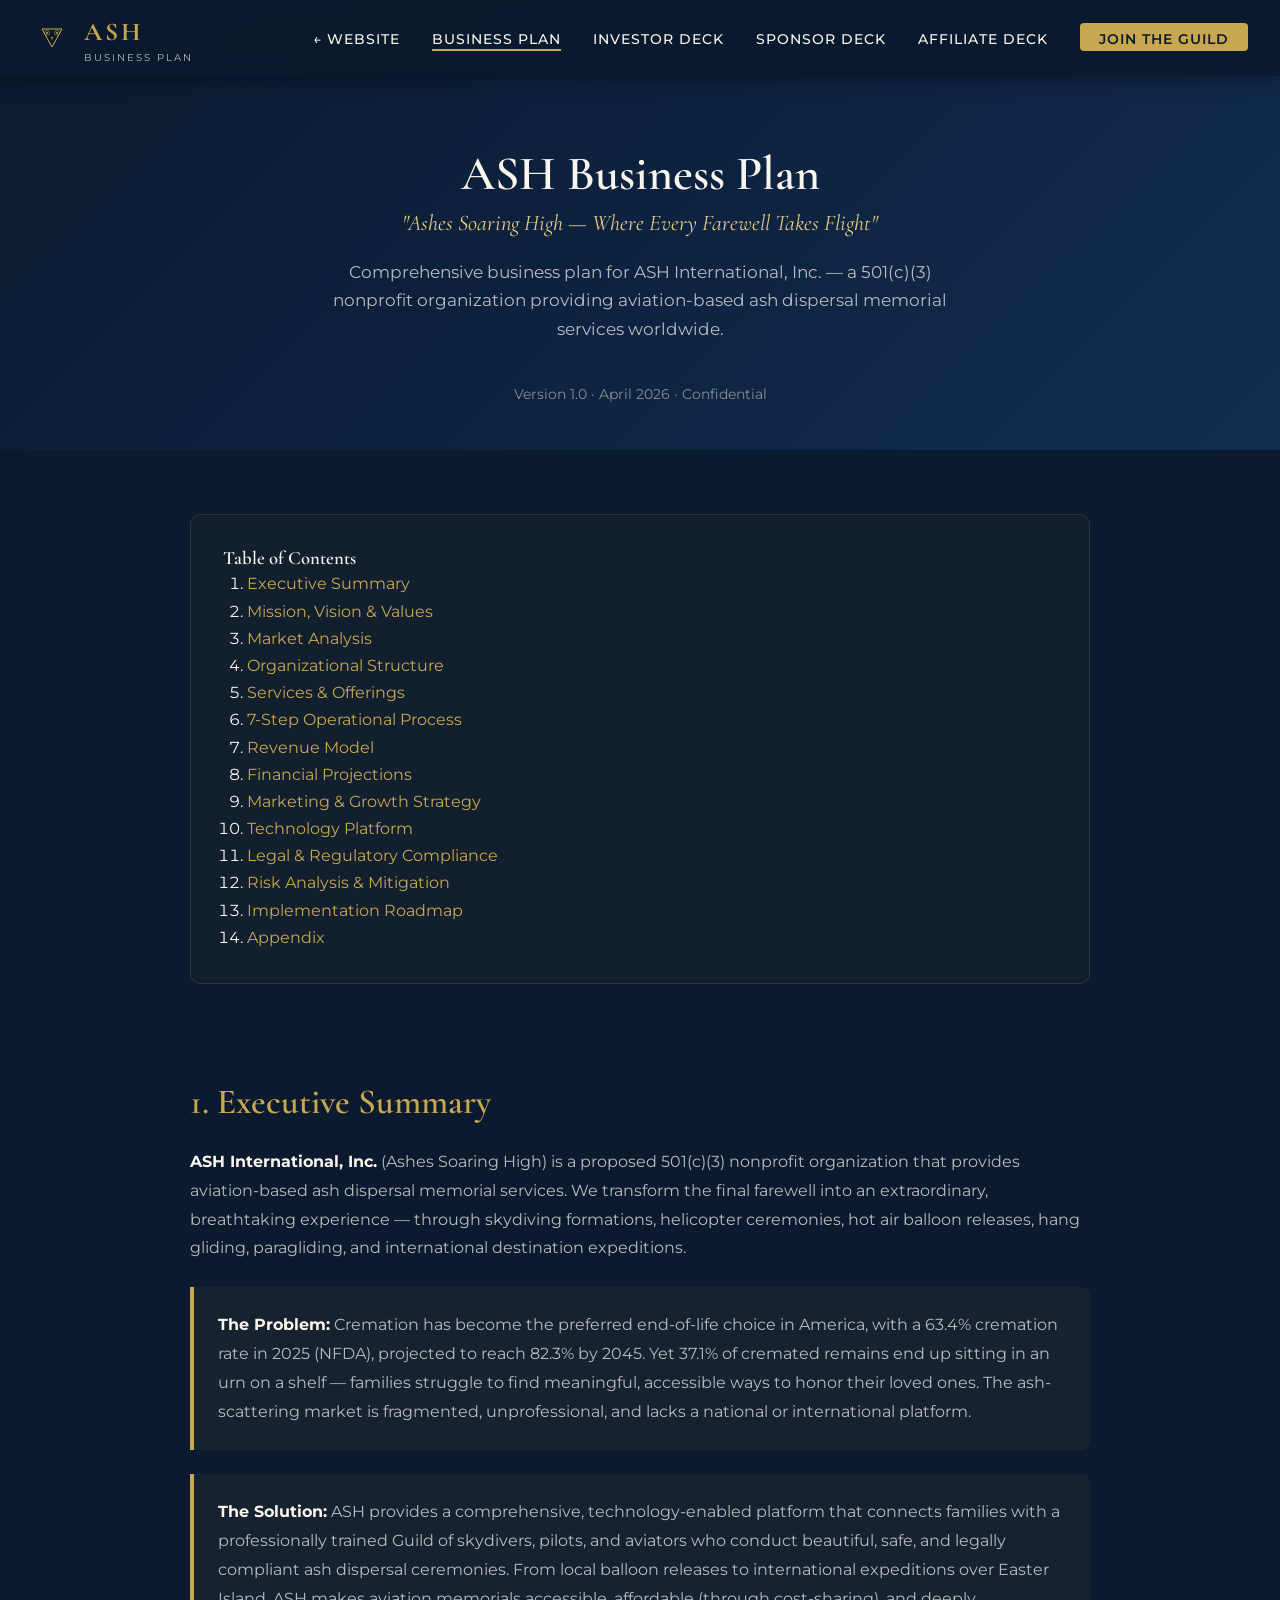
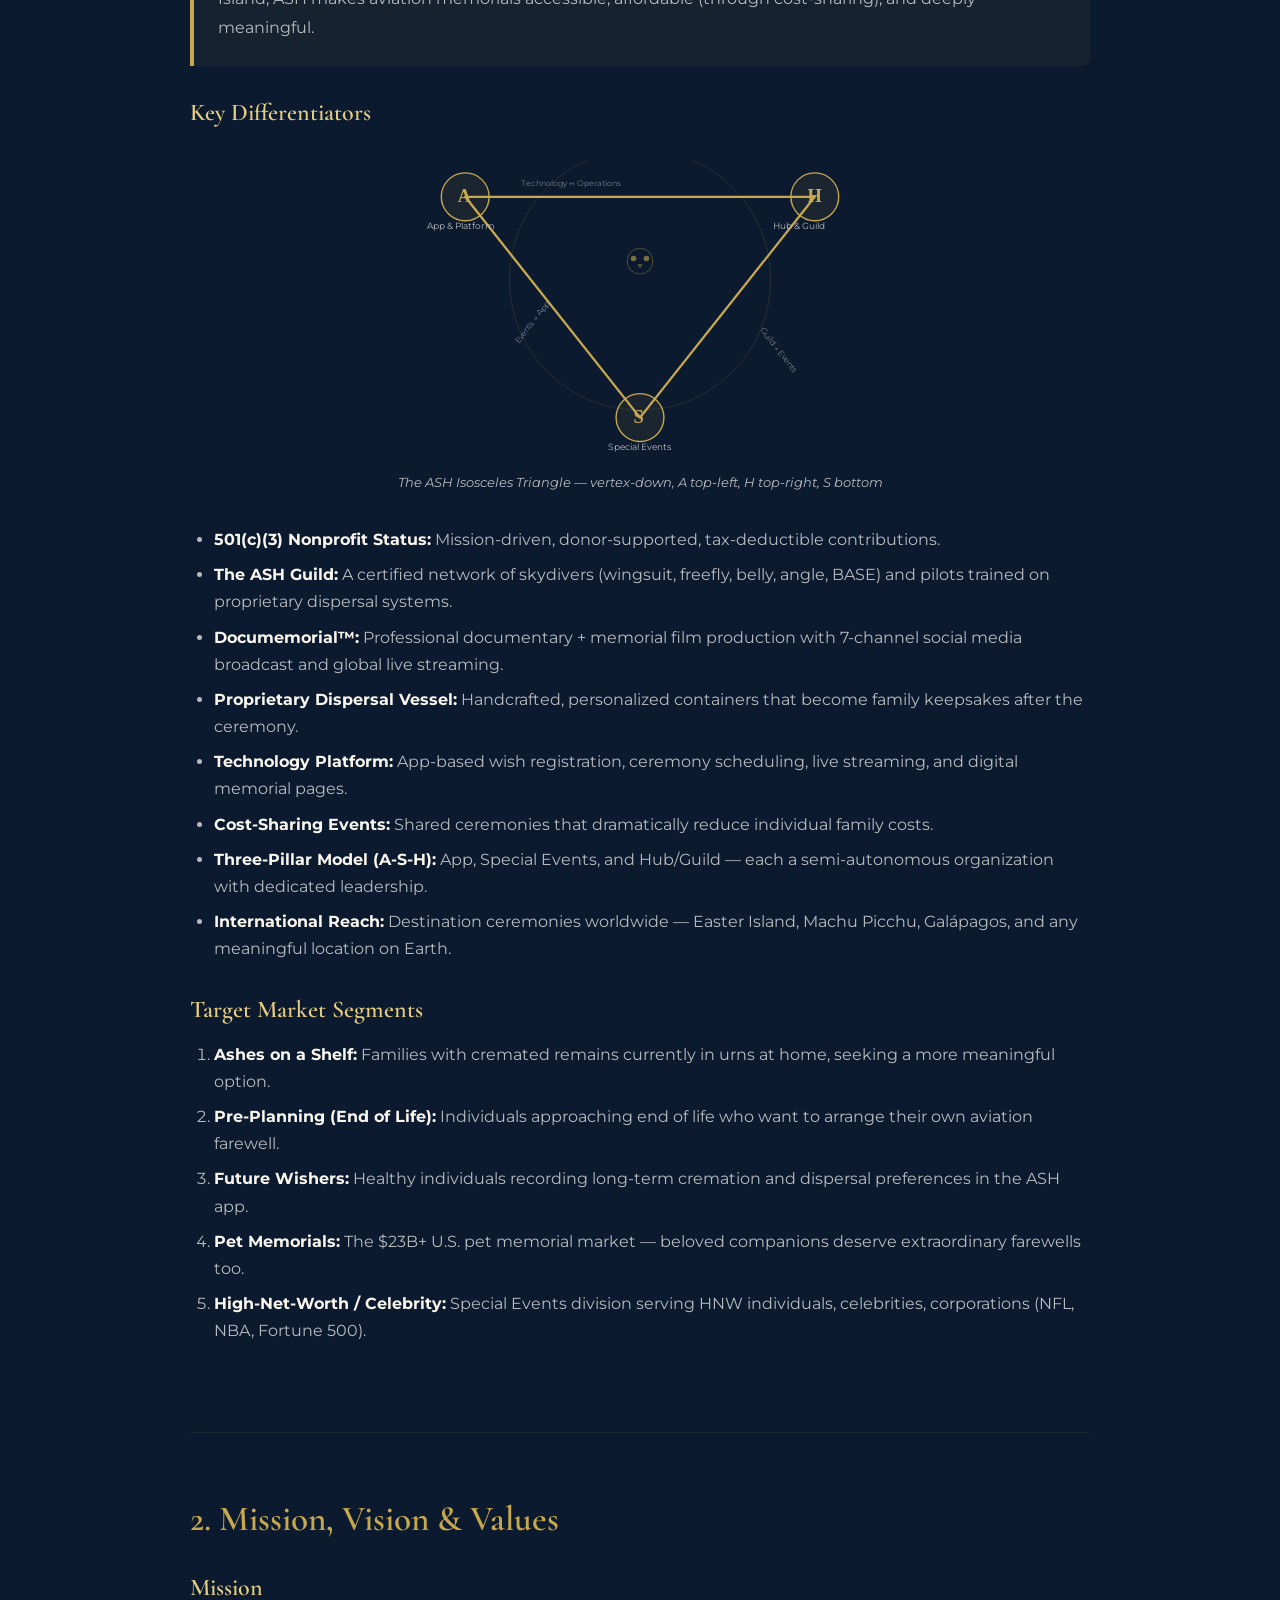
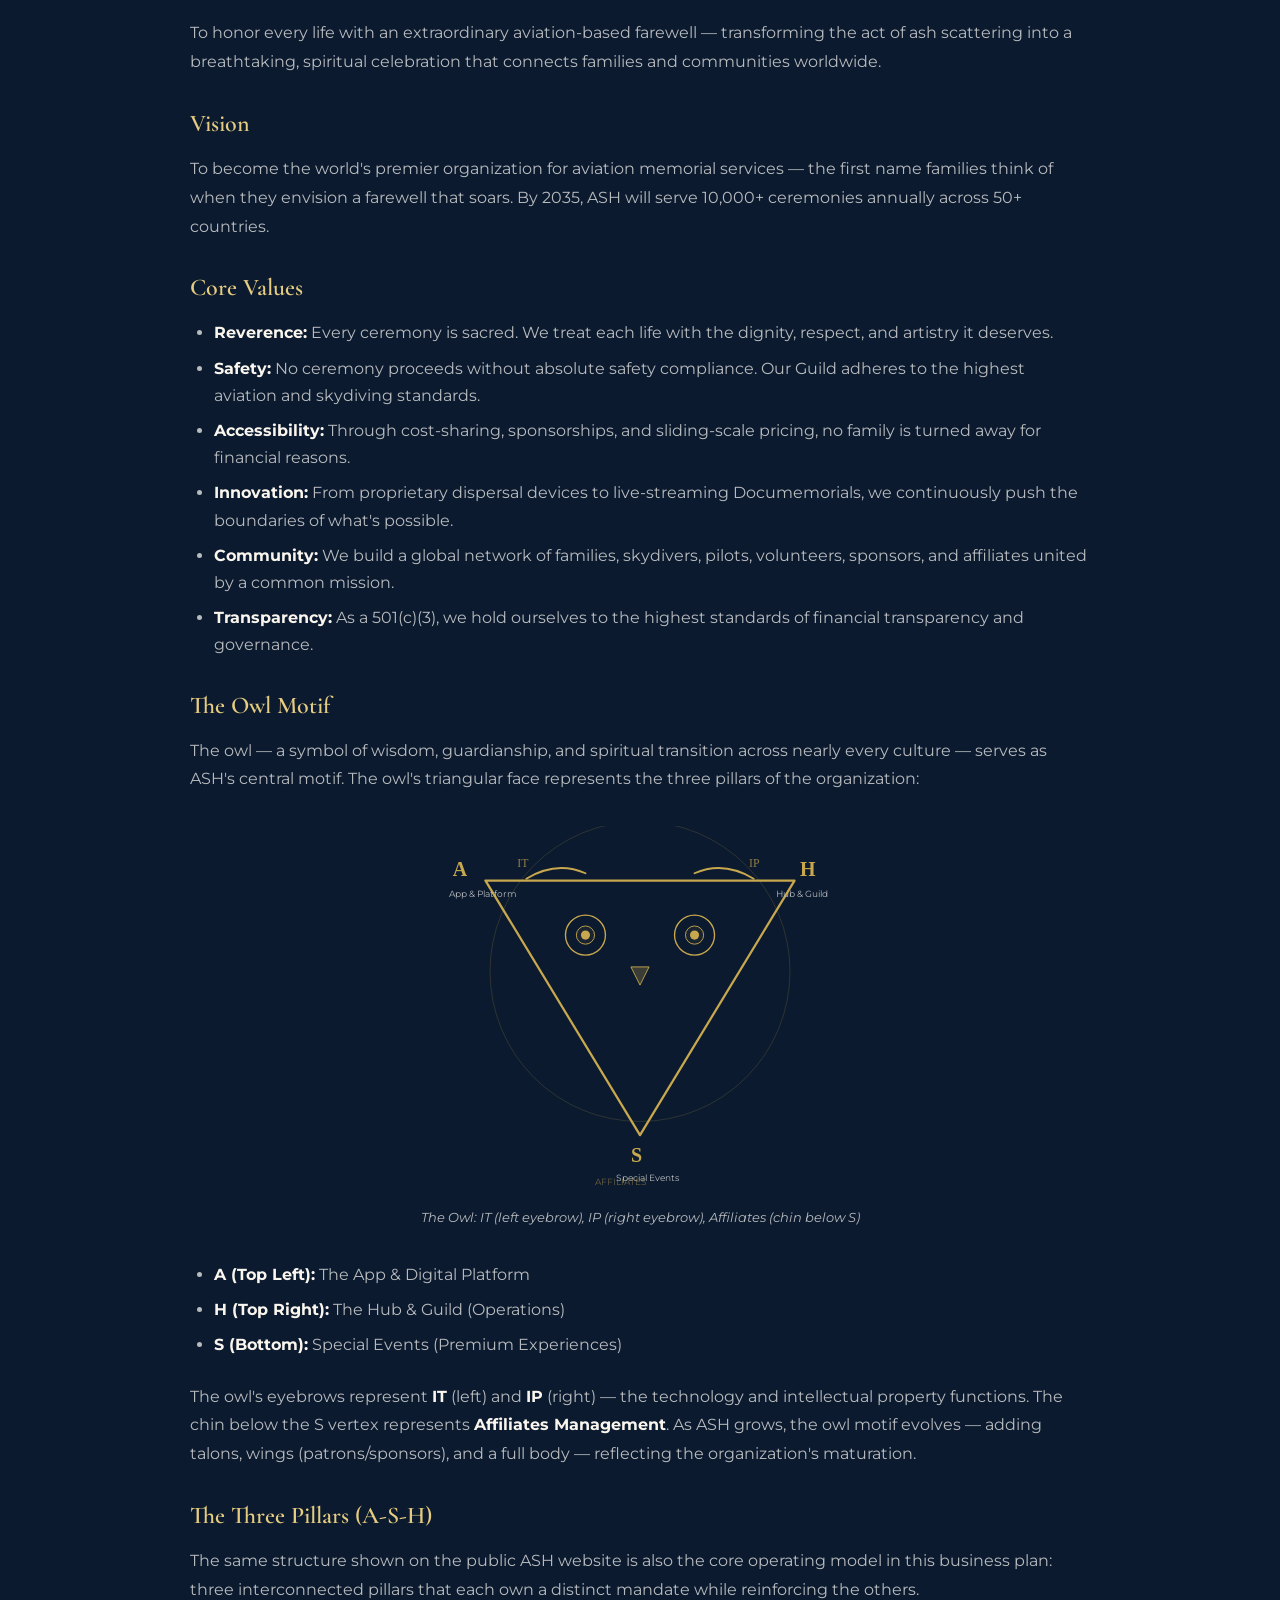
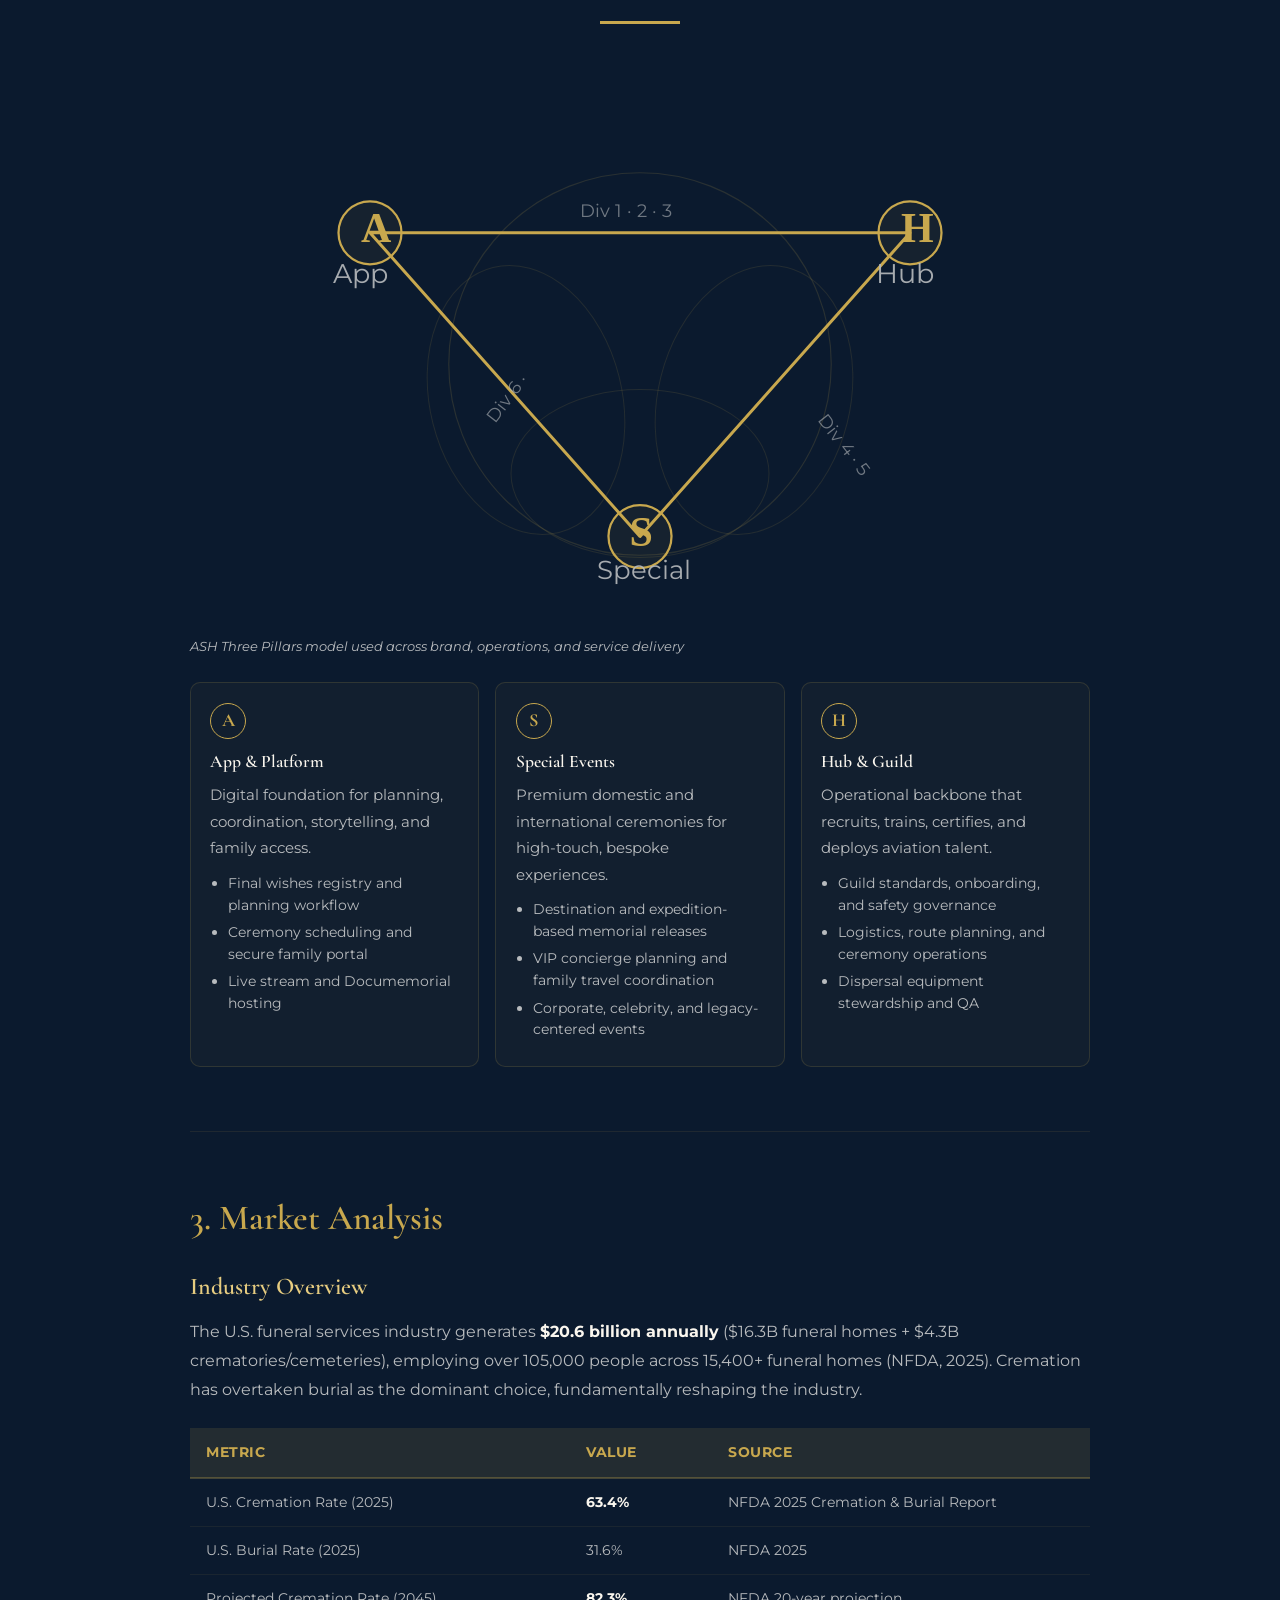
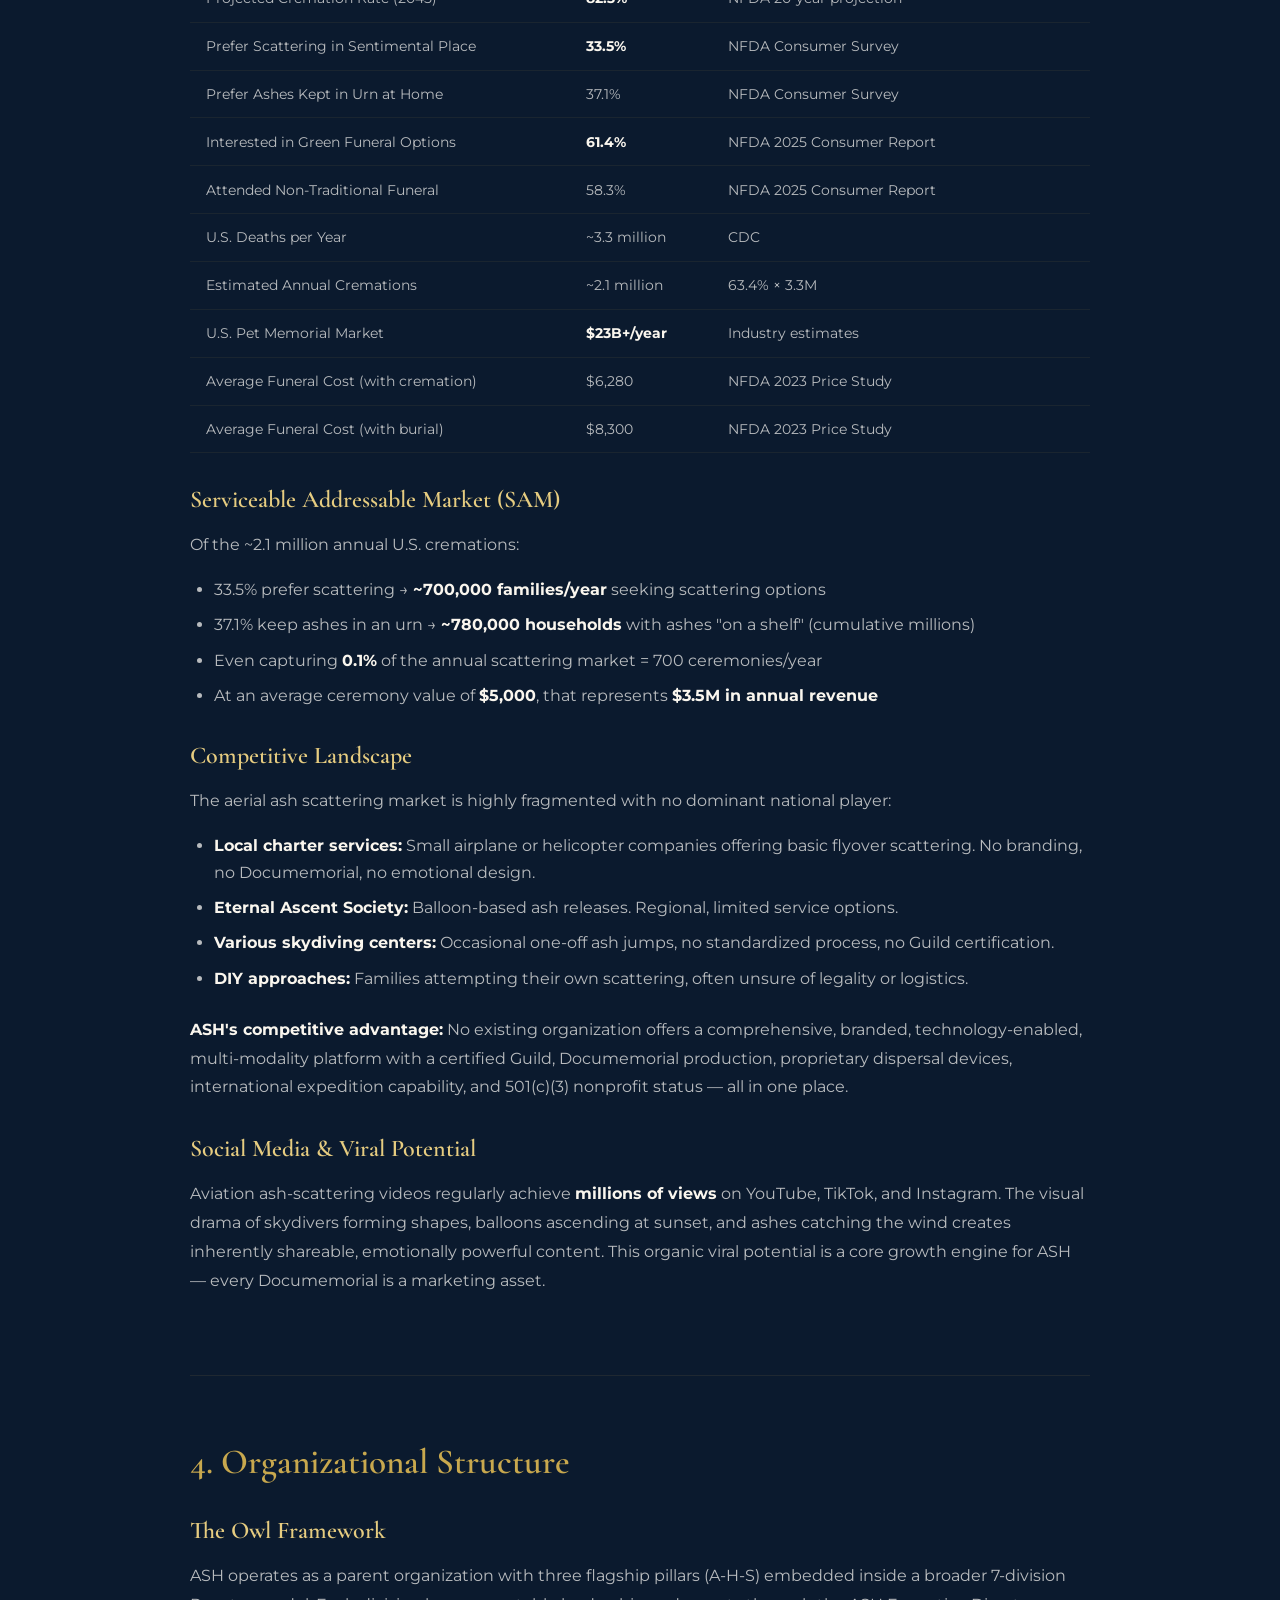
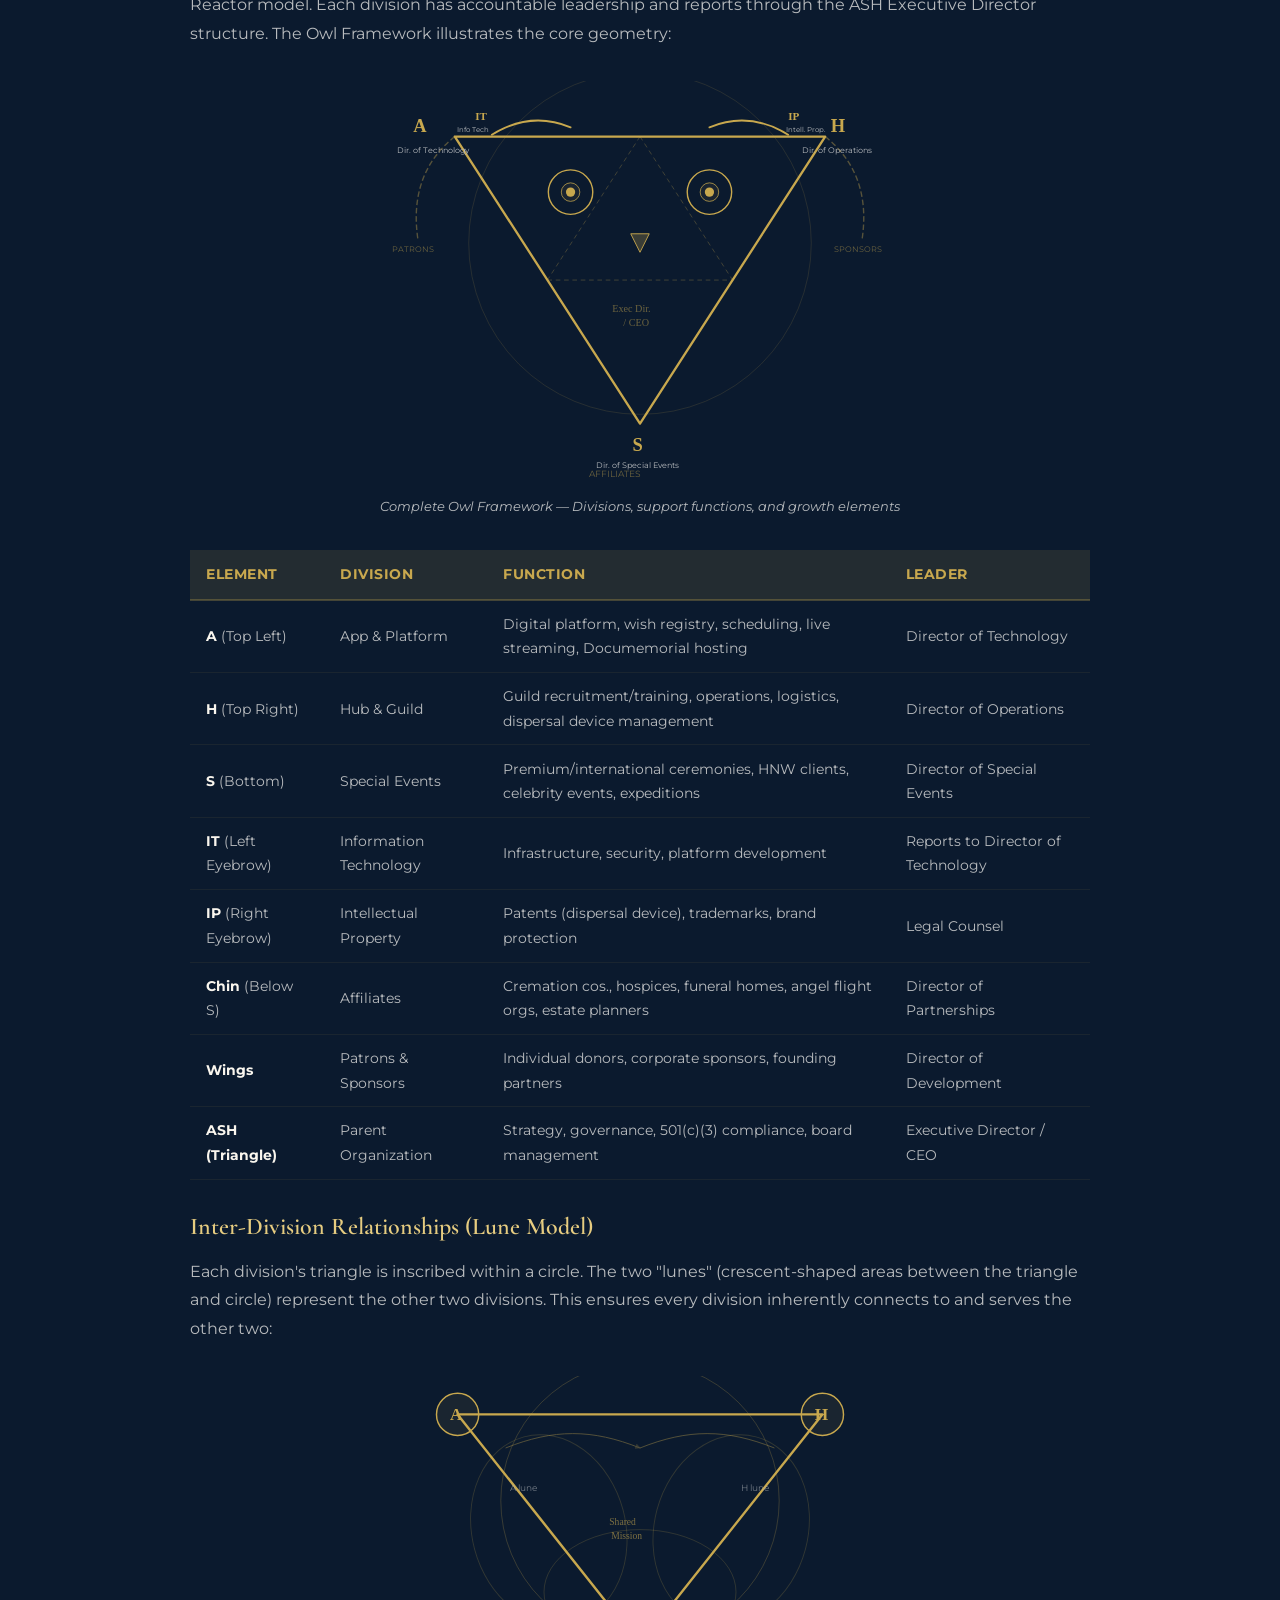
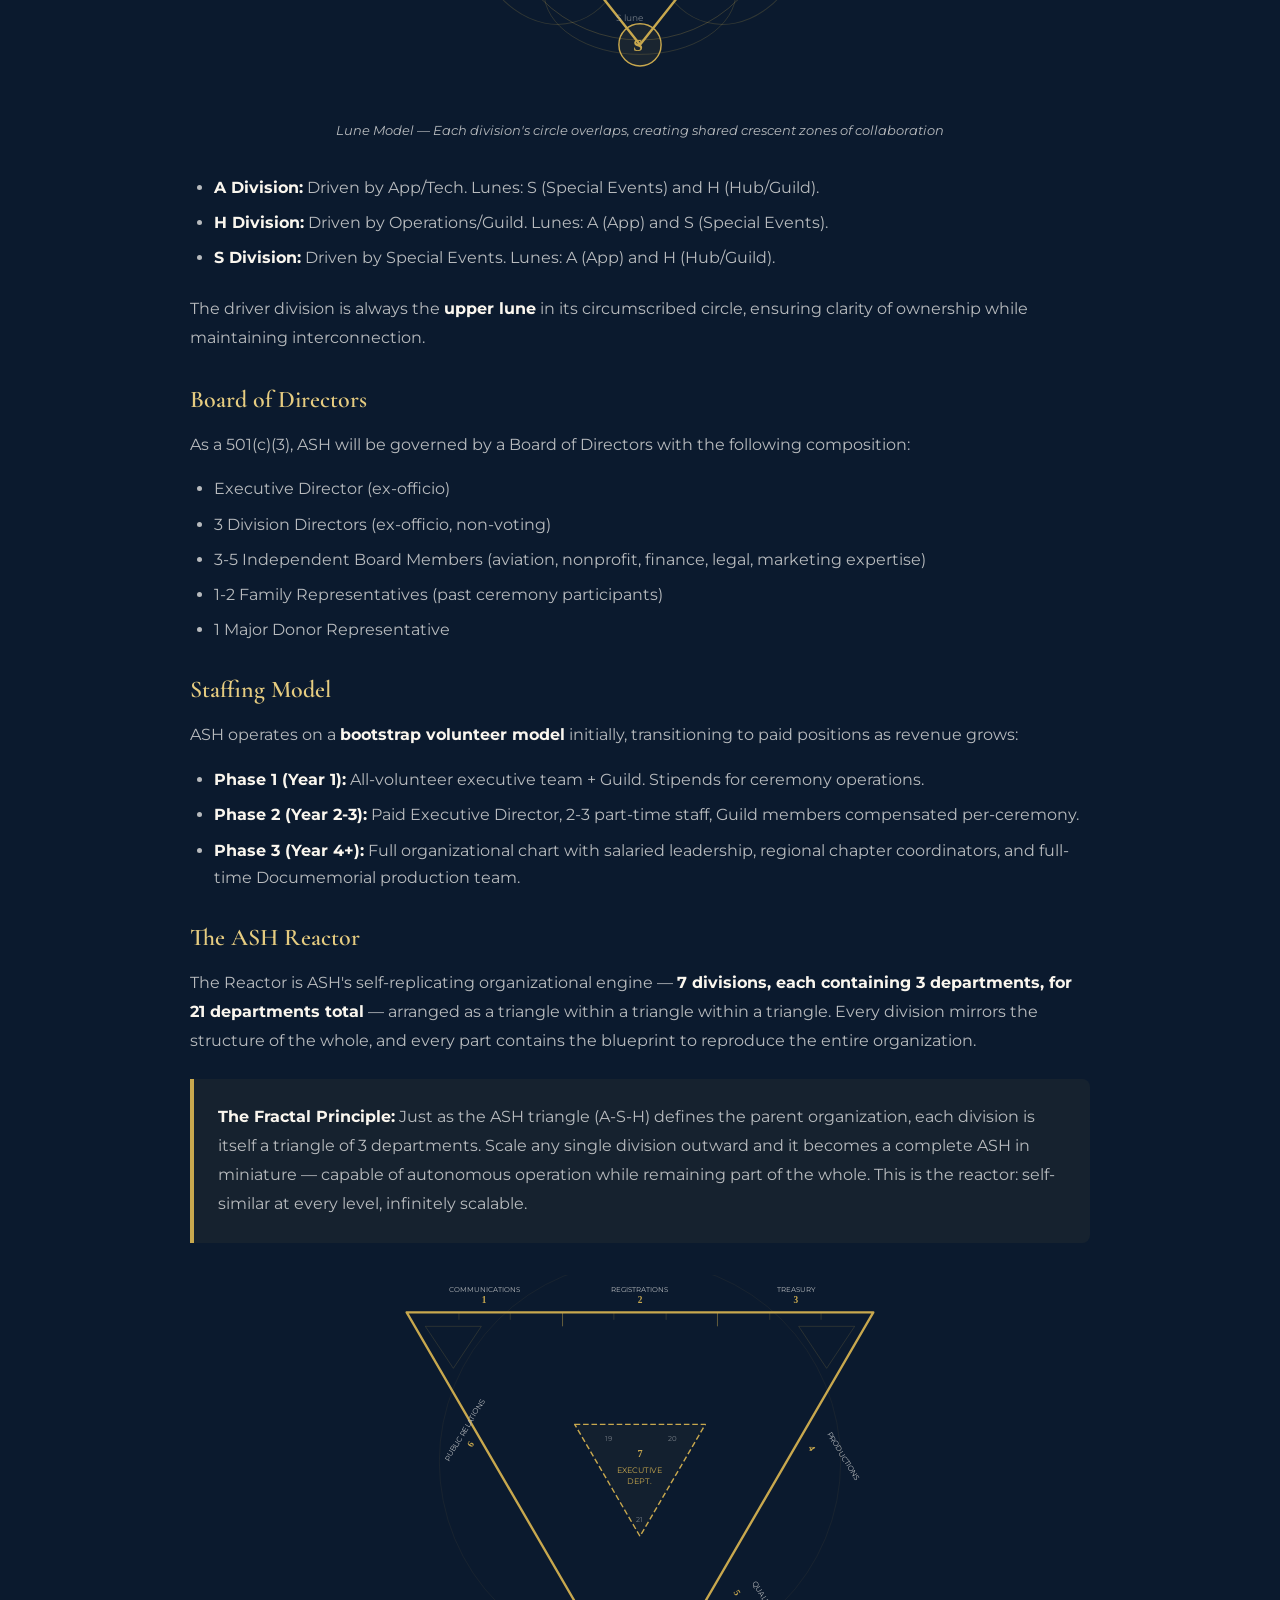
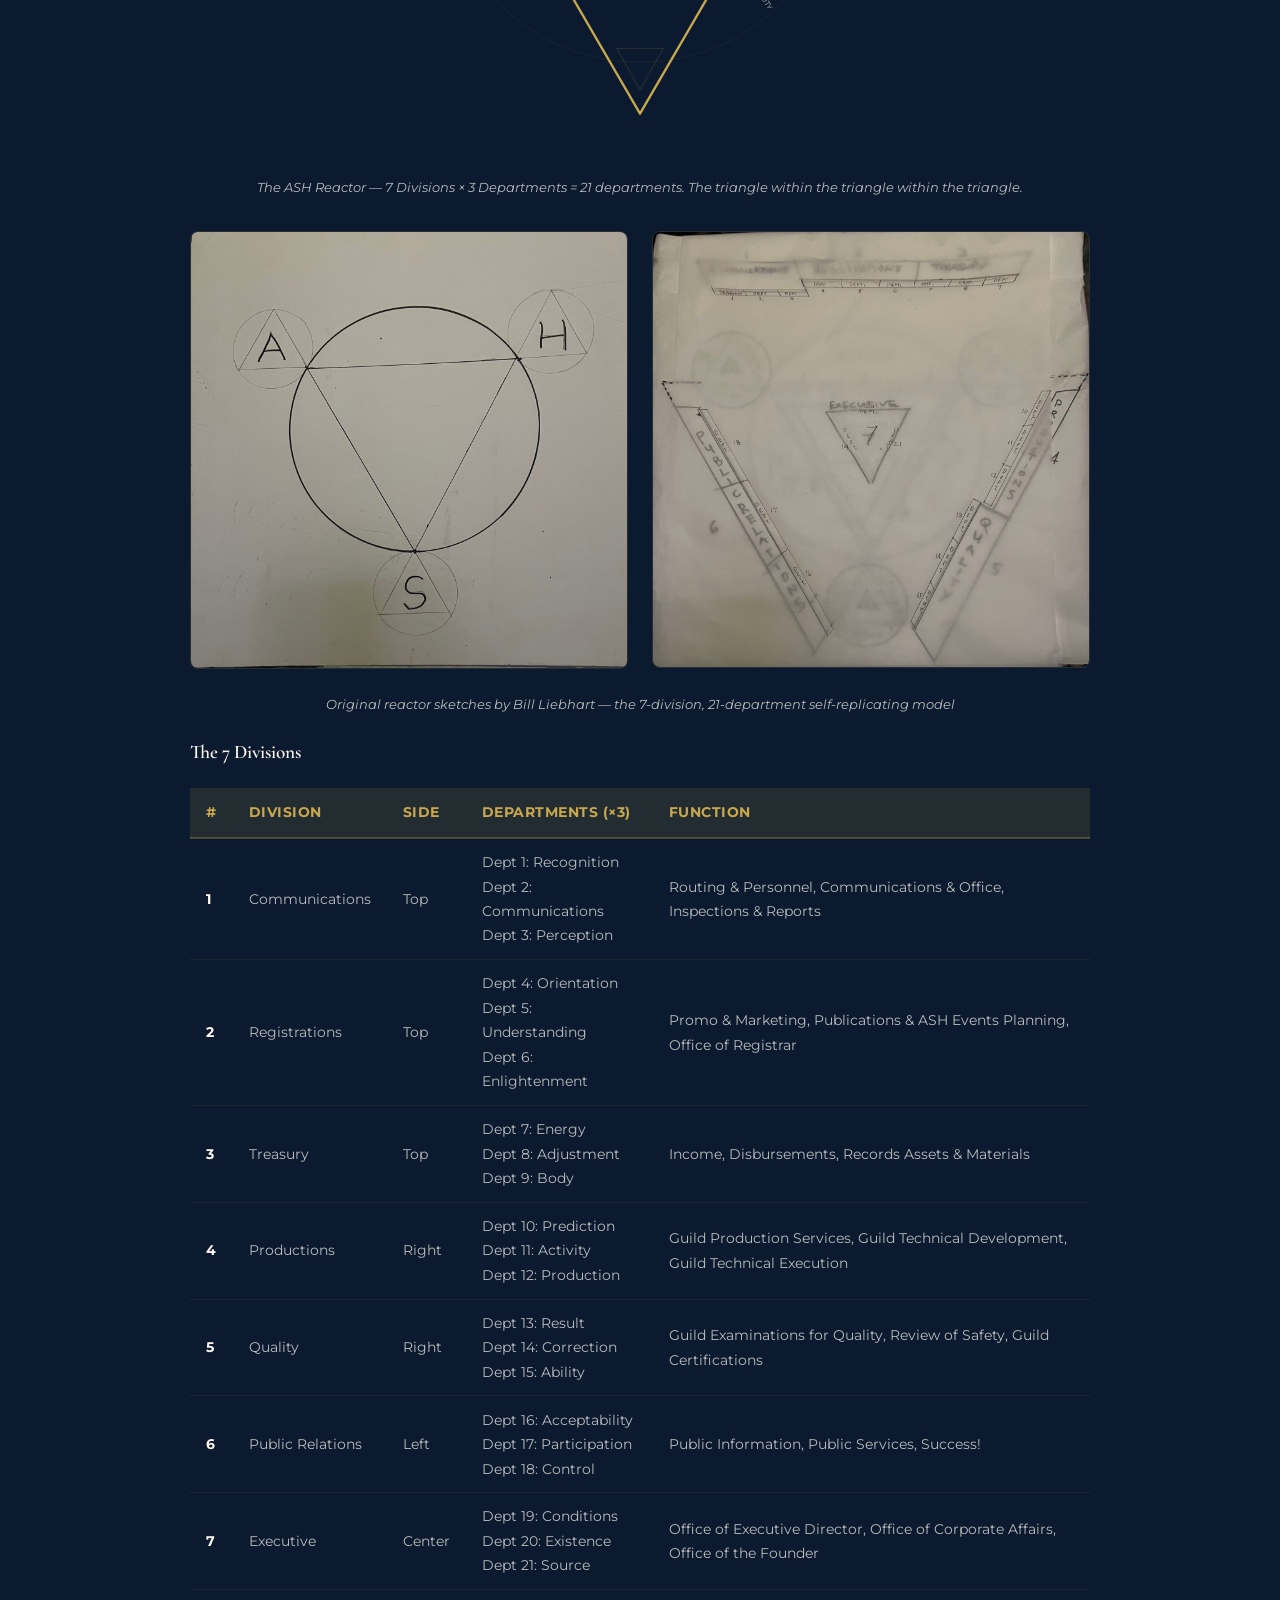
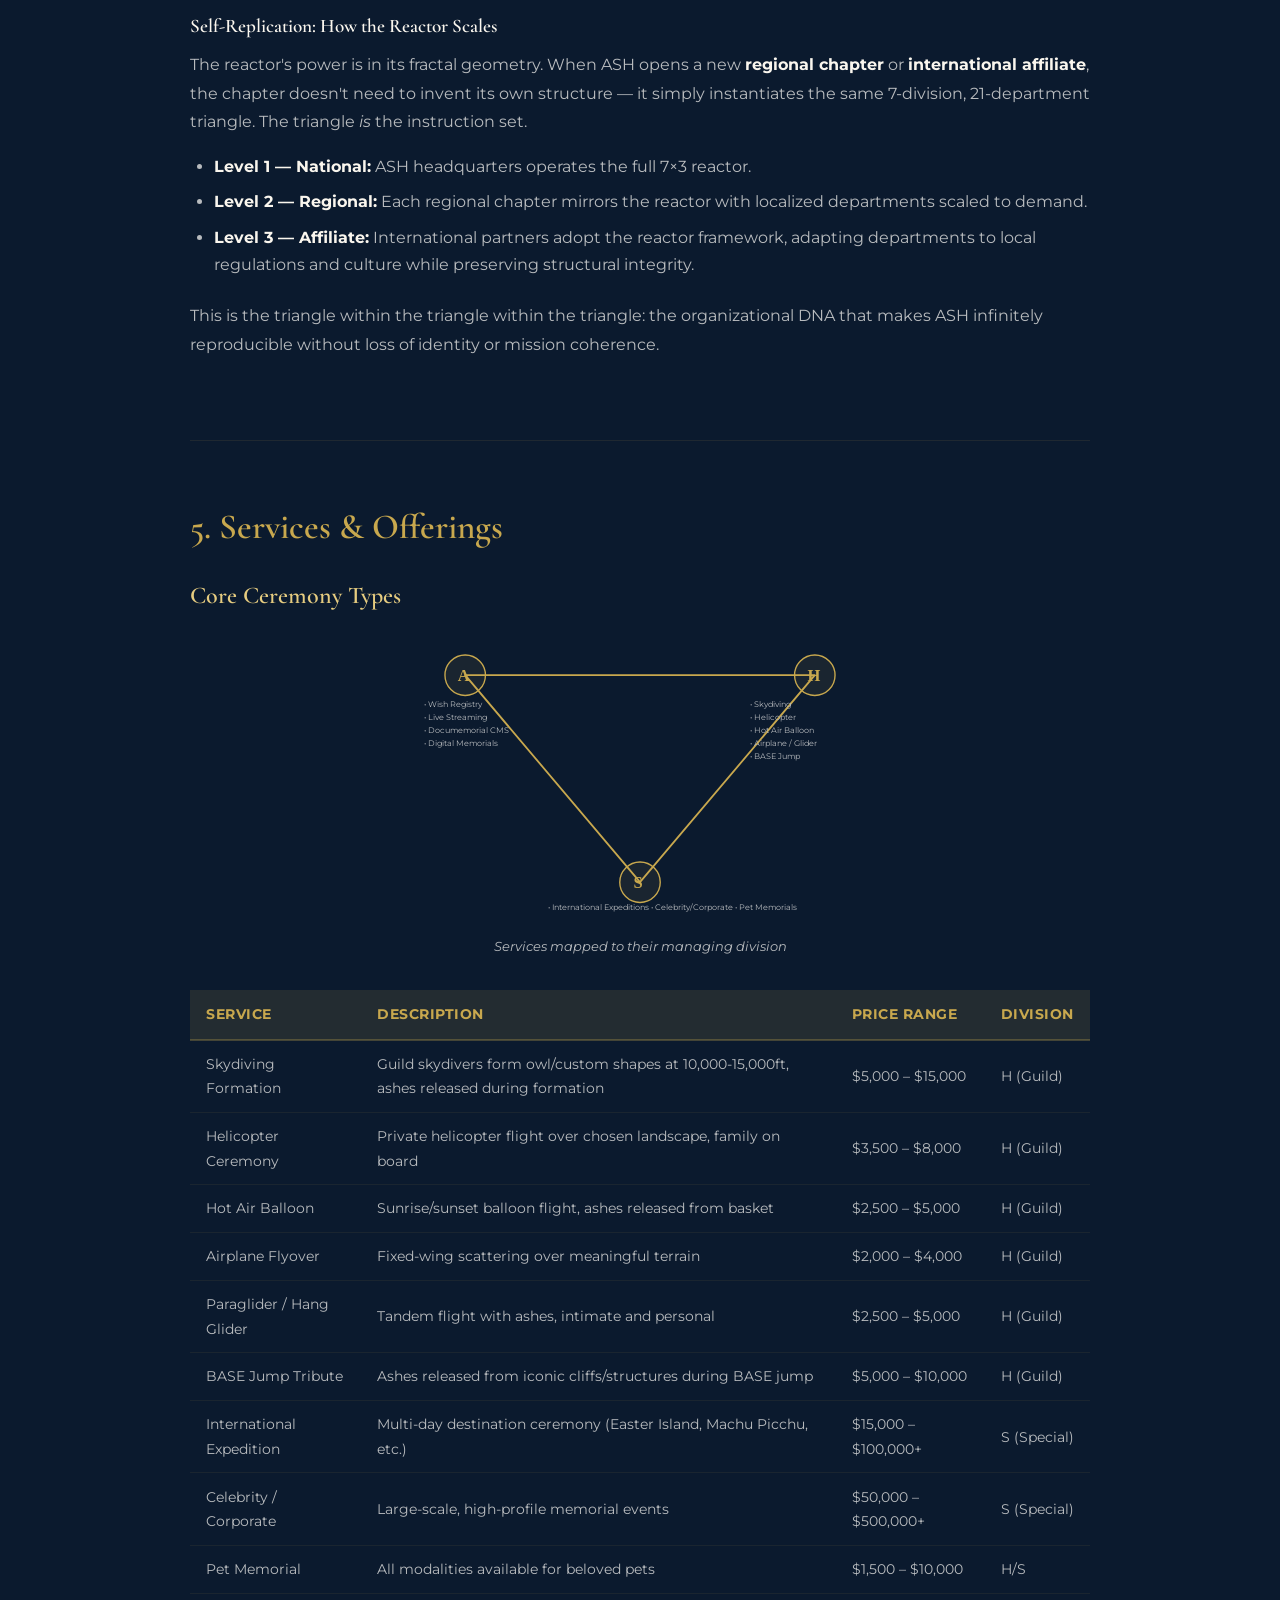
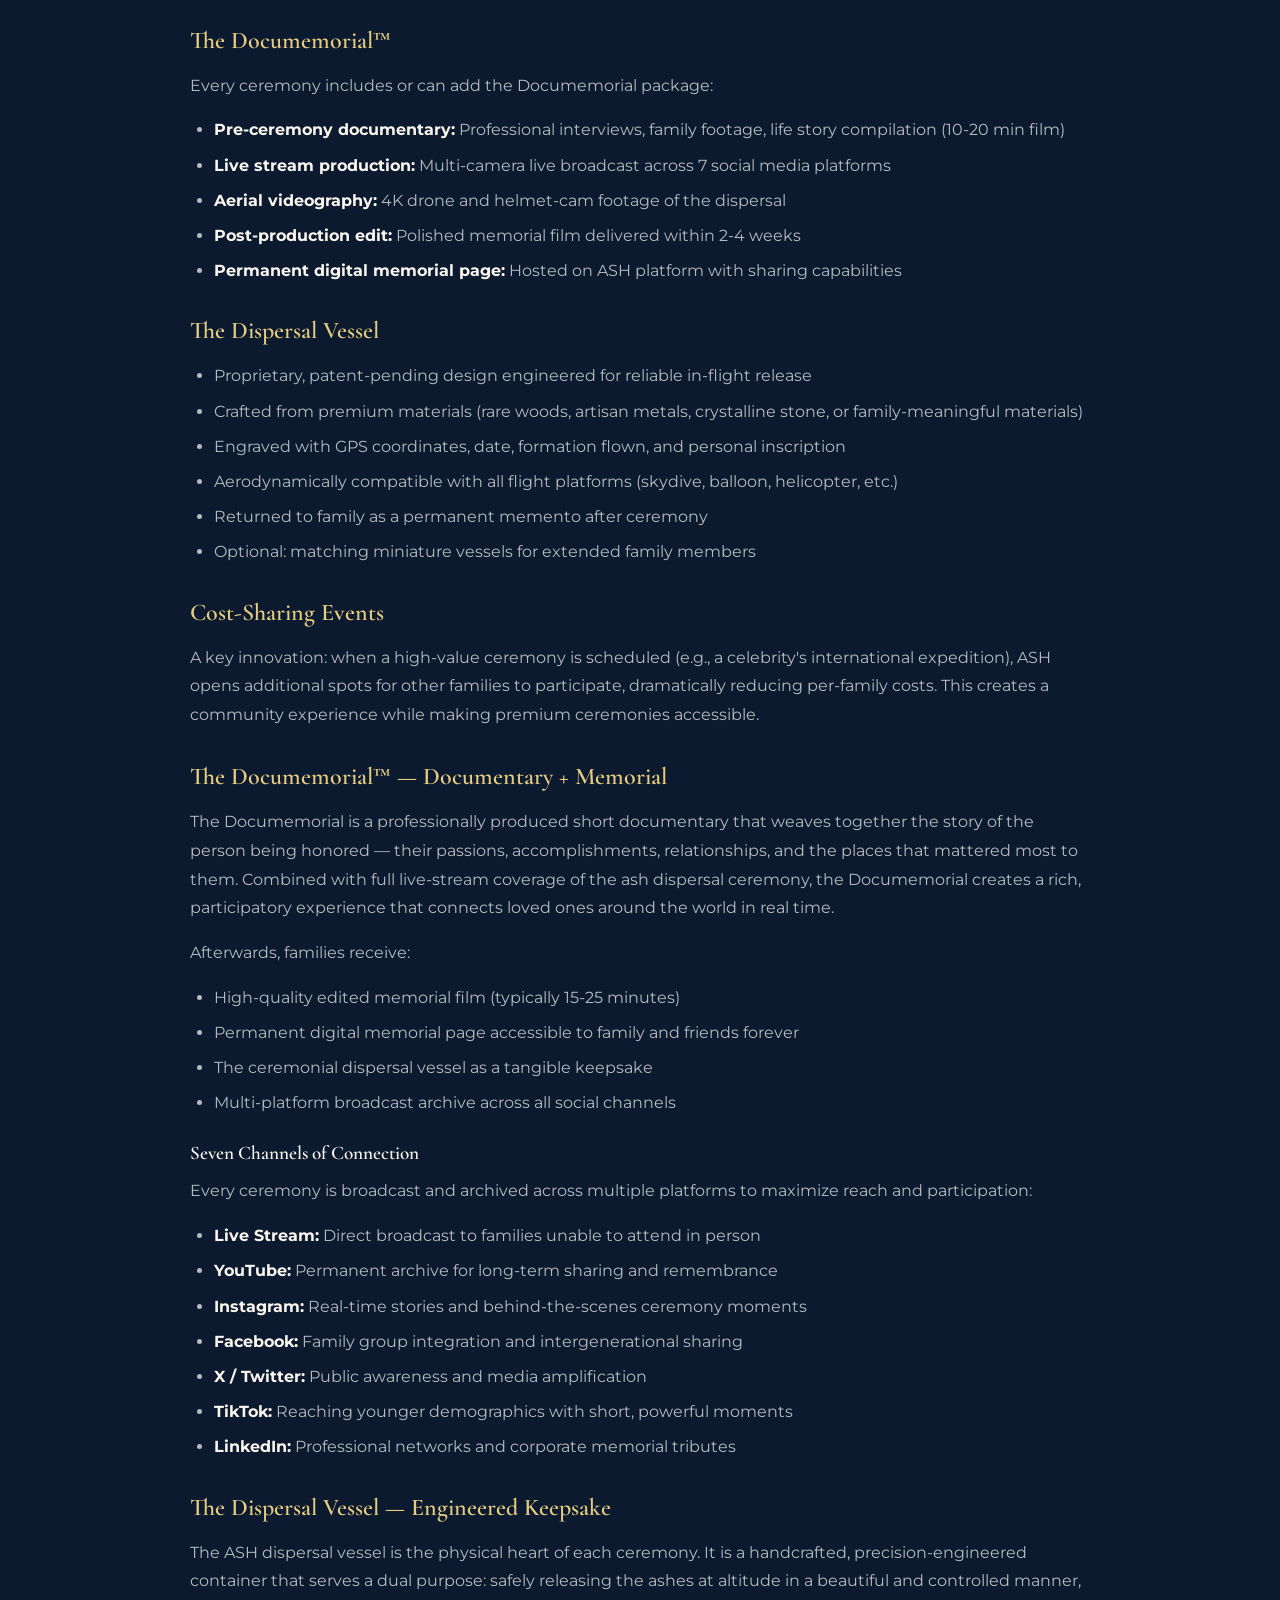
==== commit 2ffb8bb0: "Add 4 presentation decks: Investor, Sponsor/Angel, Affiliate, Hero/Guild — with nav linking all page" ====
--- a/business-plan.html
+++ b/business-plan.html
@@ -257,7 +257,15 @@
       </div>
     </a>
     <ul class="nav-links">
-      <li><a href="index.html">← Back to Website</a></li>
+      <li><a href="index.html">← Website</a></li>
+      <li><a href="business-plan.html" class="active">Business Plan</a></li>
+      <li><a href="investor-deck.html">Investor Deck</a></li>
+      <li><a href="sponsor-deck.html">Sponsor Deck</a></li>
+      <li><a href="affiliate-deck.html">Affiliate Deck</a></li>
+      <li><a href="hero-deck.html" class="nav-cta">Join the Guild</a></li>
+    </ul>
+    <!-- section anchors hidden -->
+    <ul class="nav-links" style="display:none">
       <li><a href="#executive-summary">Summary</a></li>
       <li><a href="#market-analysis">Market</a></li>
       <li><a href="#organization">Organization</a></li>
@@ -1958,44 +1966,4 @@
             <td style="color:#d45050;">($40,000)</td>
             <td style="color:#d45050;">($1,200,000)</td>
             <td style="color:#d45050;">($5,100,000)</td>
-          </tr>
-          <tr>
-            <td>Net Cash from Financing</td>
-            <td>$100,000</td>
-            <td style="color:#d45050;">($300,000)</td>
-            <td style="color:#d45050;">($900,000)</td>
-          </tr>
-          <tr>
-            <td><strong>Net Change in Cash</strong></td>
-            <td><strong>$65,000</strong></td>
-            <td><strong>$550,000</strong></td>
-            <td><strong>$7,500,000</strong></td>
-          </tr>
-          <tr>
-            <td>Ending Cash Balance</td>
-            <td>$65,000</td>
-            <td>$2,100,000</td>
-            <td>$13,000,000</td>
-          </tr>
-        </tbody>
-      </table>
-      </div>
-
-      <h3>Startup Funding Requirements</h3>
-      <p>ASH is a <strong>bootstrap venture</strong> with initial funding from:</p>
-      <ul>
-        <li><strong>Founding Partner contributions:</strong> $50,000 – $100,000 in seed funding</li>
-        <li><strong>In-kind donations:</strong> Legal services, web development, video production</li>
-        <li><strong>Volunteer labor:</strong> All Year 1 leadership serves as volunteers</li>
-        <li><strong>Early sponsorships:</strong> Targeted outreach to aviation companies, funeral industry partners</li>
-        <li><strong>Grants:</strong> Applications to foundations supporting end-of-life services and innovation</li>
-      </ul>
-      <p><strong>Total seed capital needed: ~$75,000 – $150,000</strong> (primarily for 501(c)(3) filing, insurance, platform MVP, and first 5 pilot ceremonies).</p>
-    </div>
-
-    <!-- 9. Marketing & Growth Strategy -->
-    <div class="bp-section" id="marketing">
-      <h2>9. Marketing & Growth Strategy</h2>
-
-      <h3>Brand Positioning</h3>
-      <p>ASH positions itself as the <strong>premium, trustworthy, mission-driven</strong> choice for aviation memorial services. Not a commercial vendor — a nonprofit movement. The owl motif, gold-and-navy branding, and the Documemorial concept create a distinctive, instantly recogniz
+          </tr
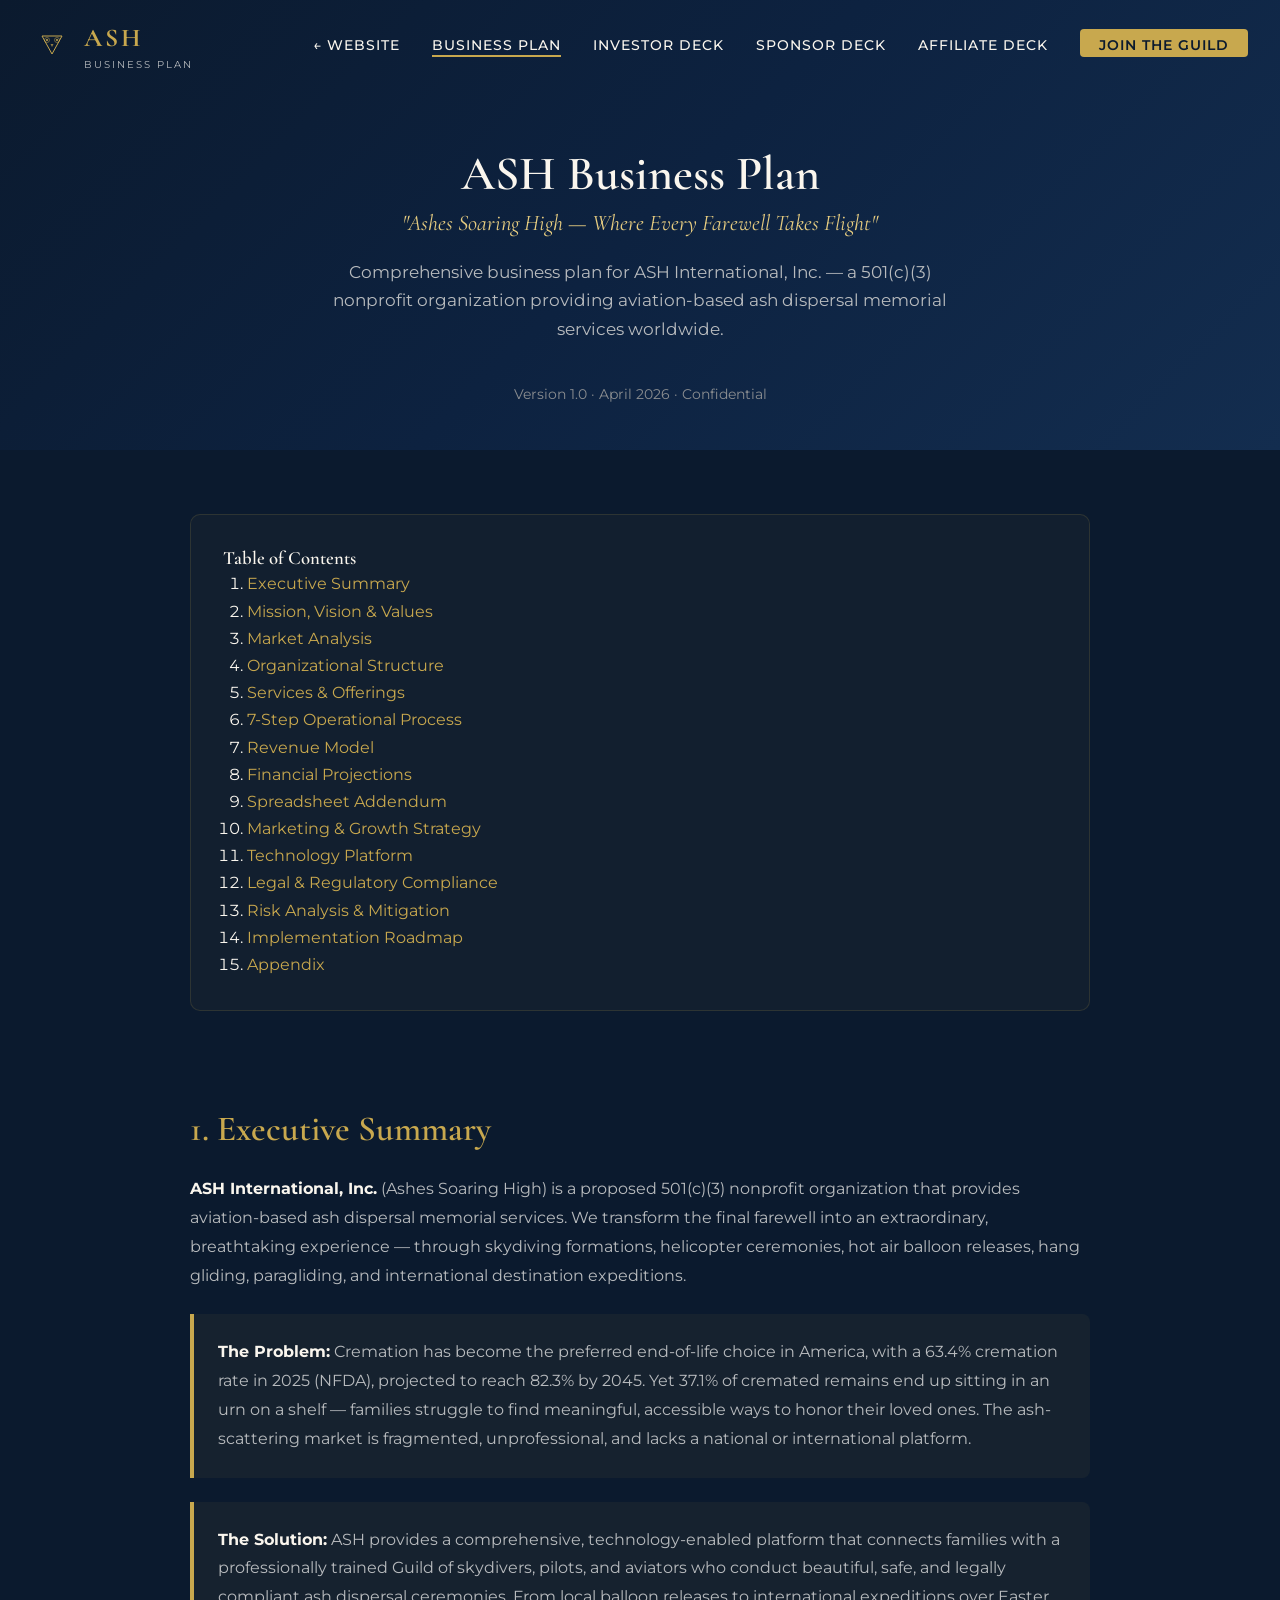
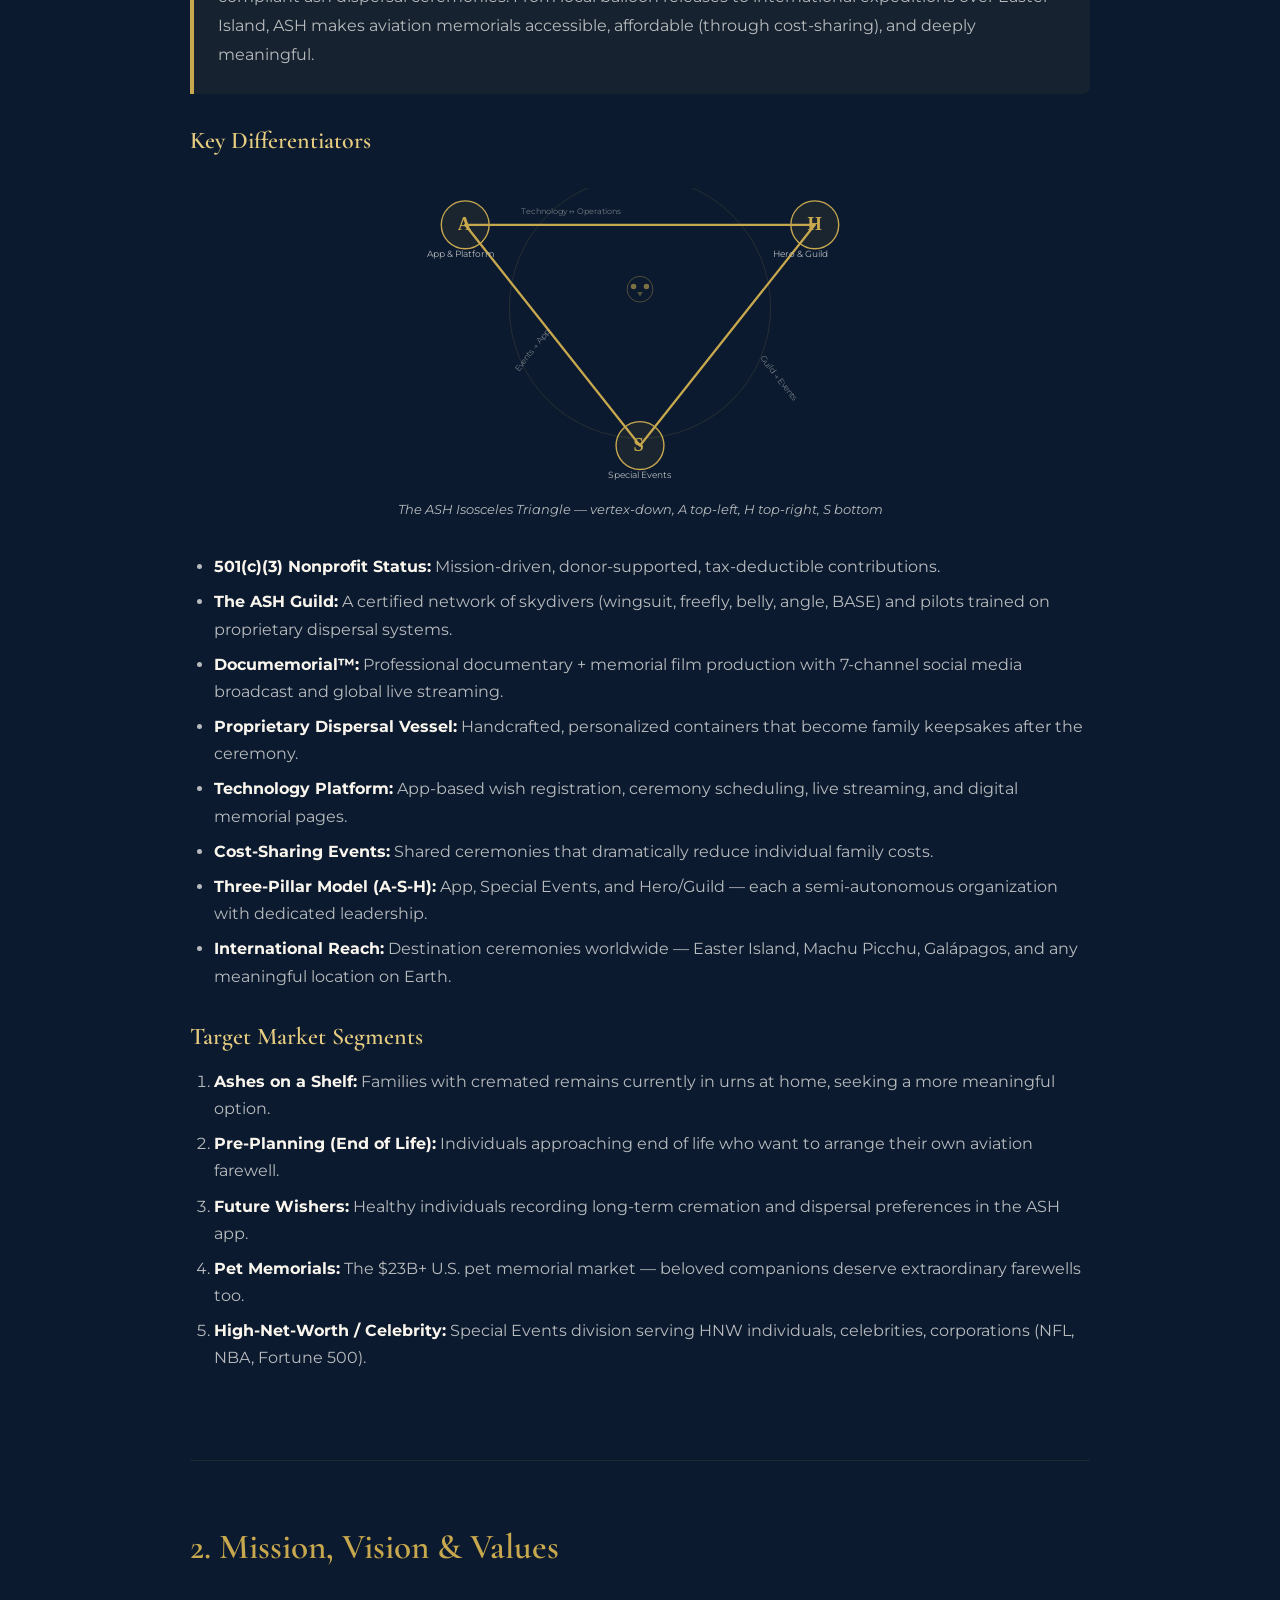
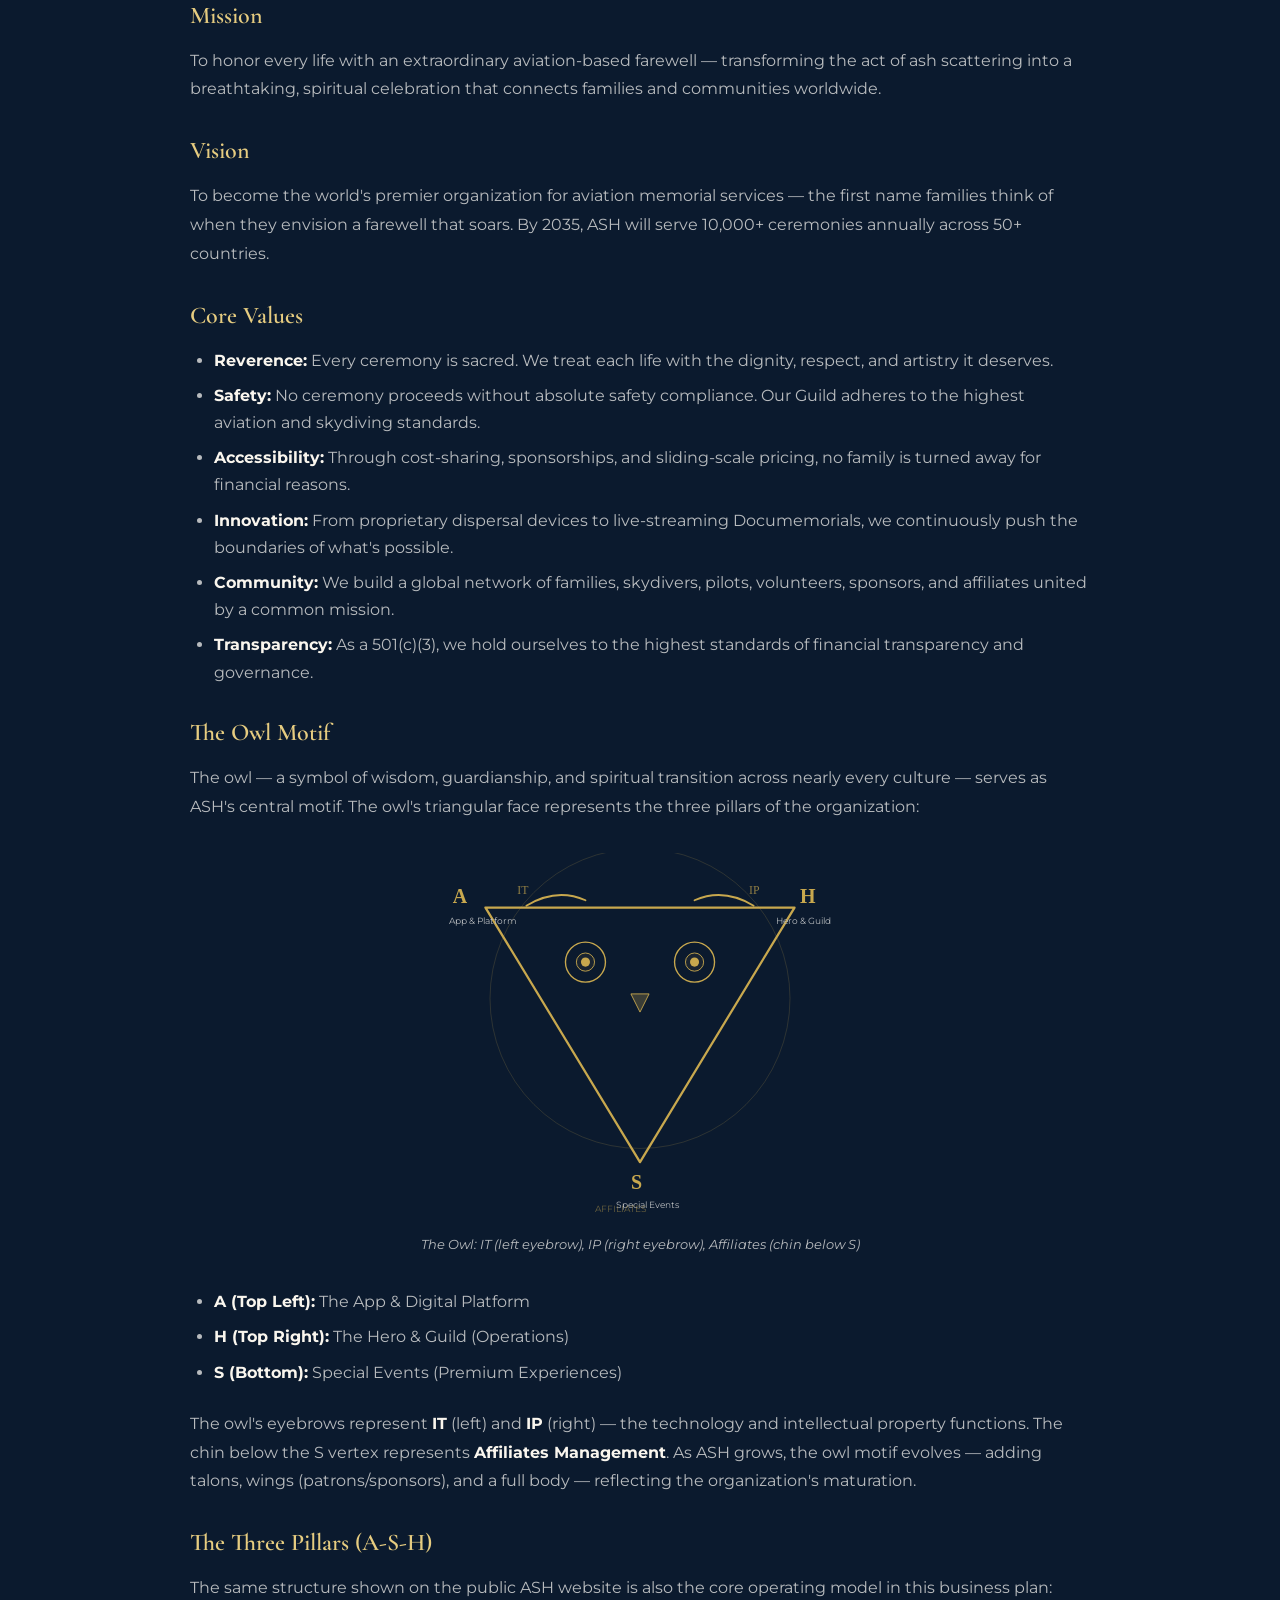
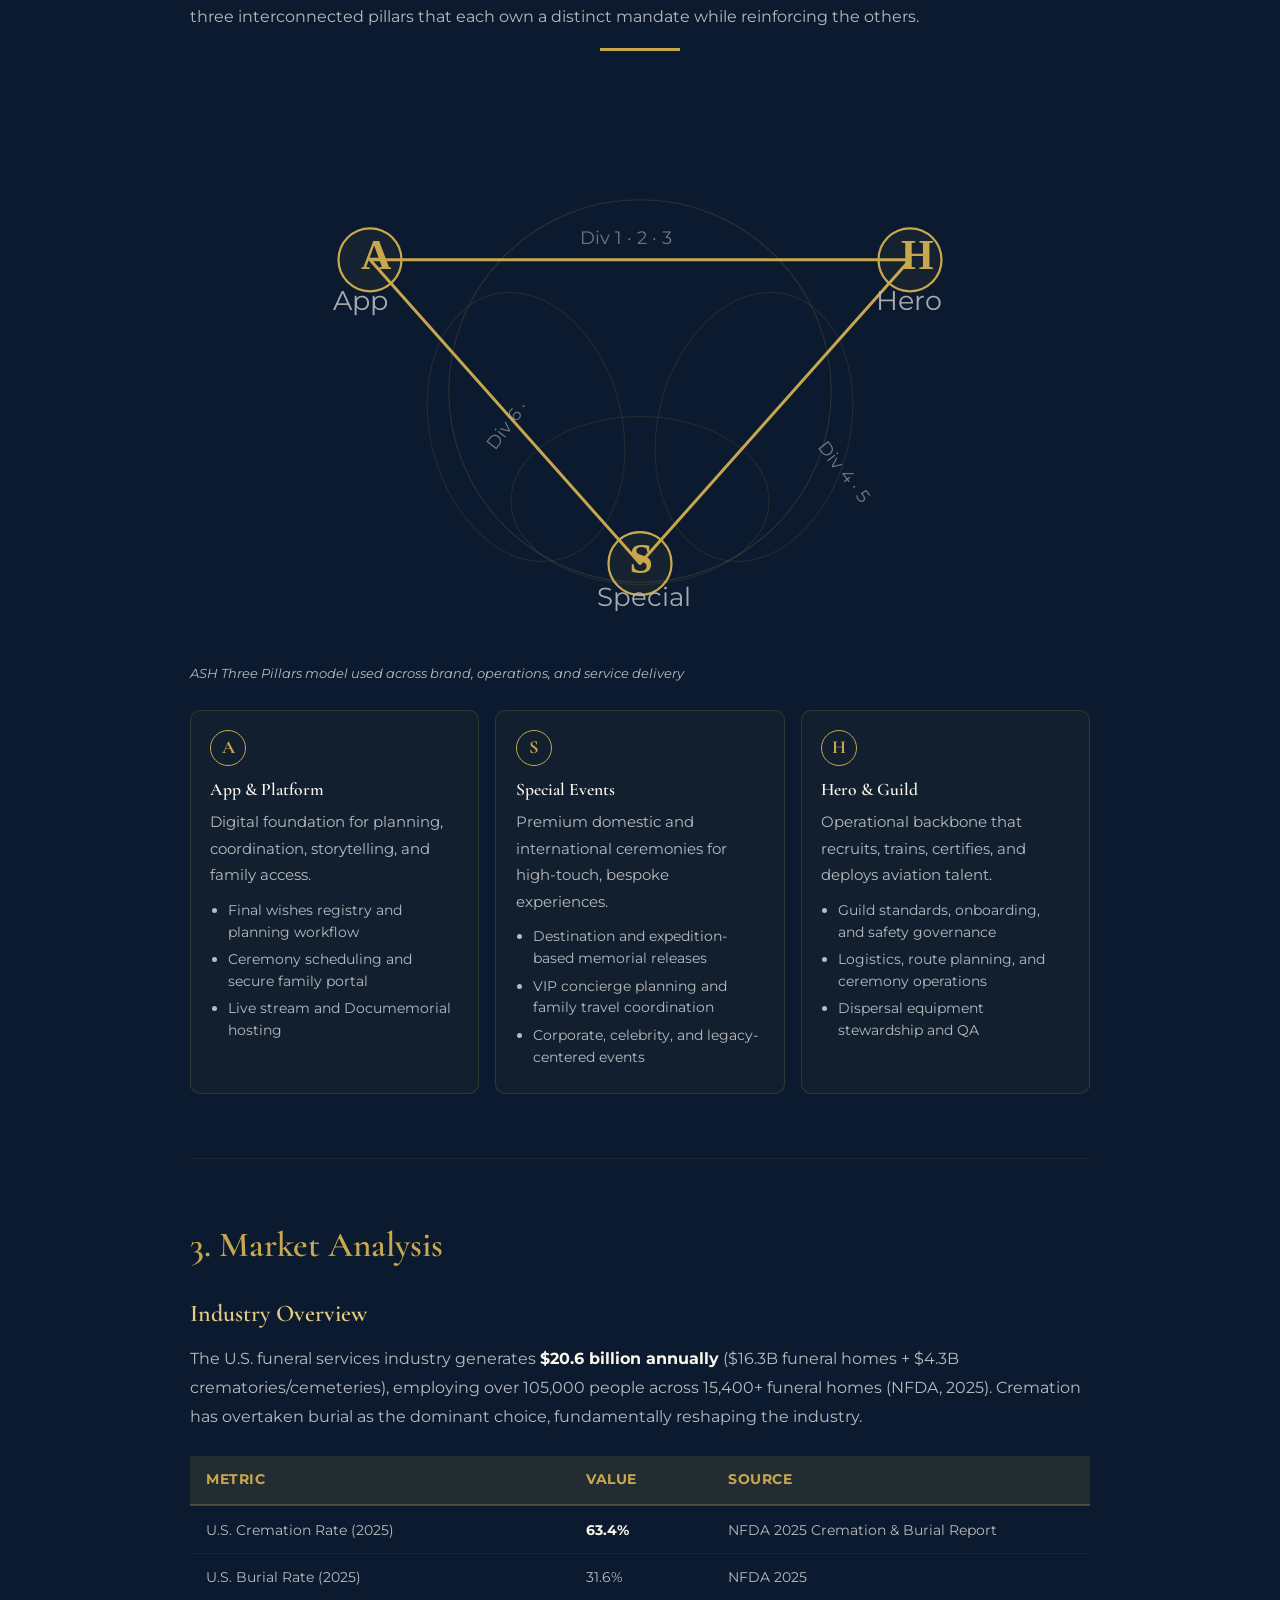
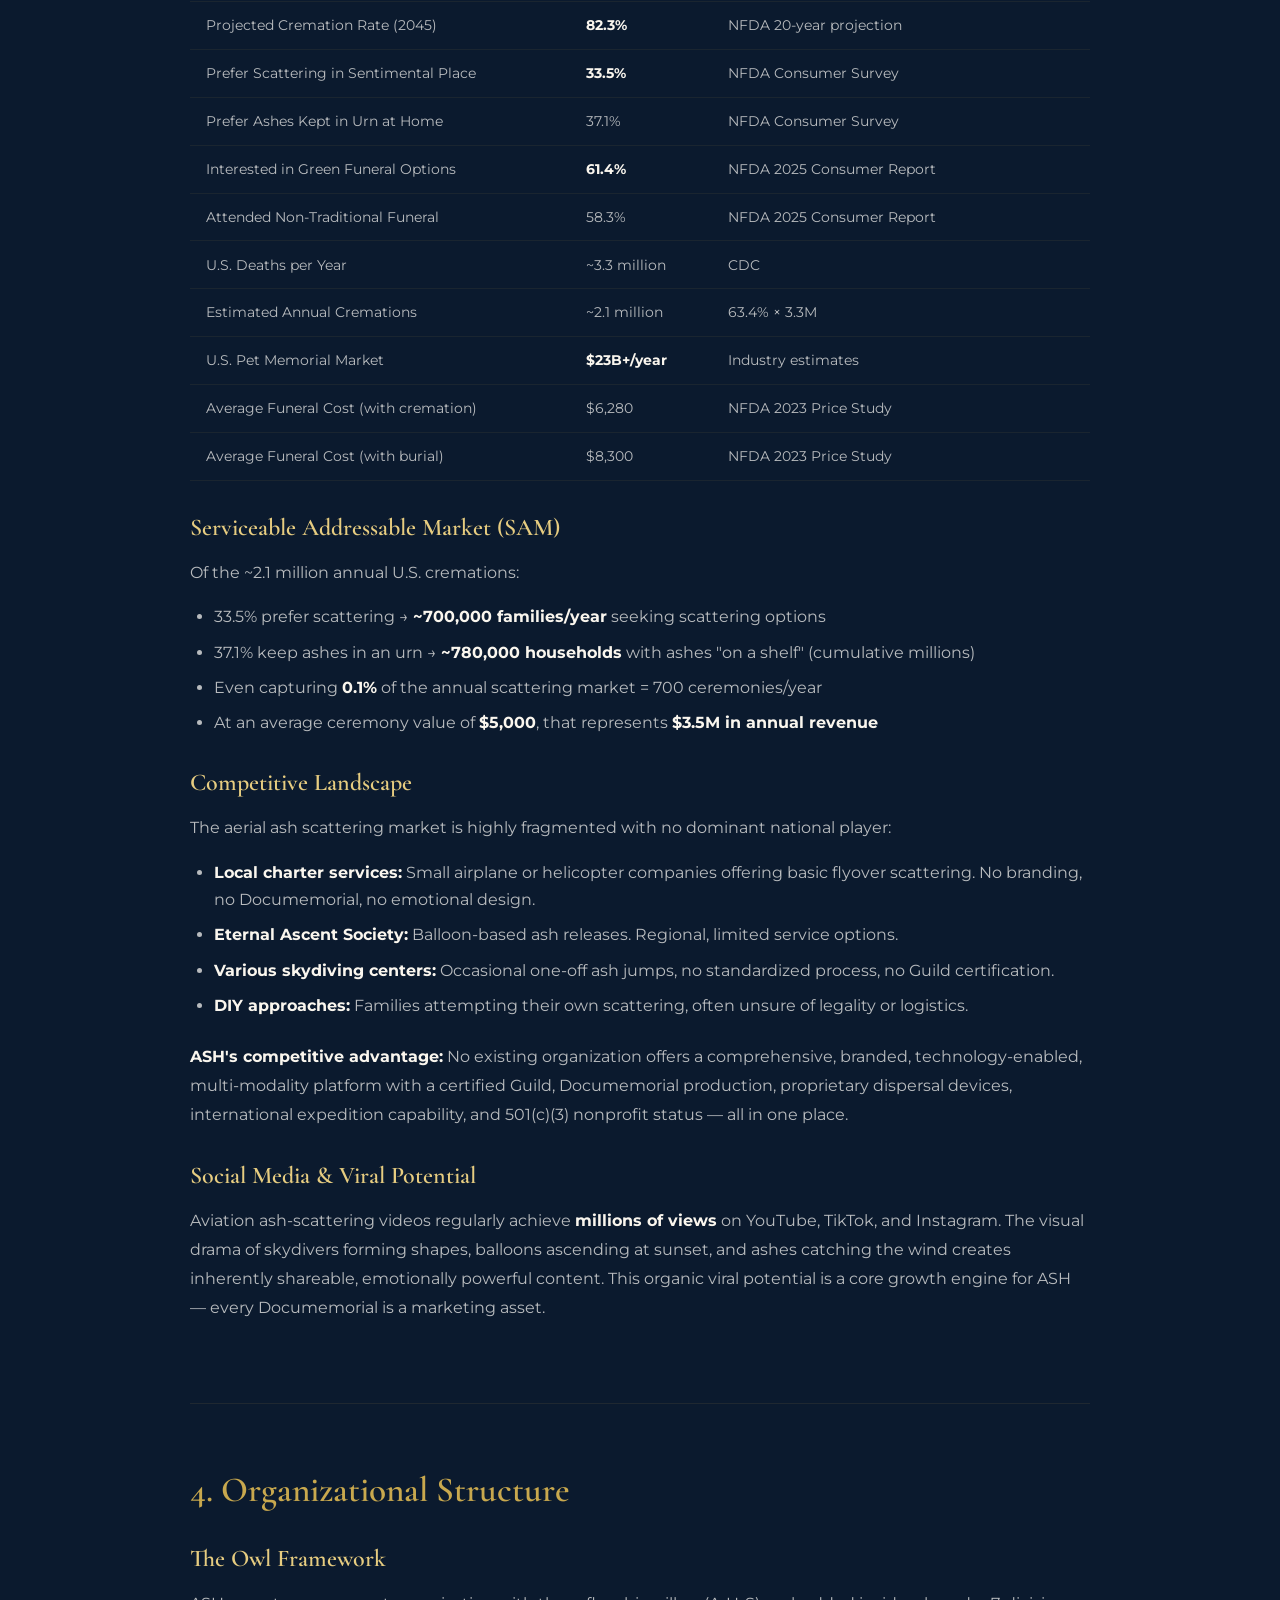
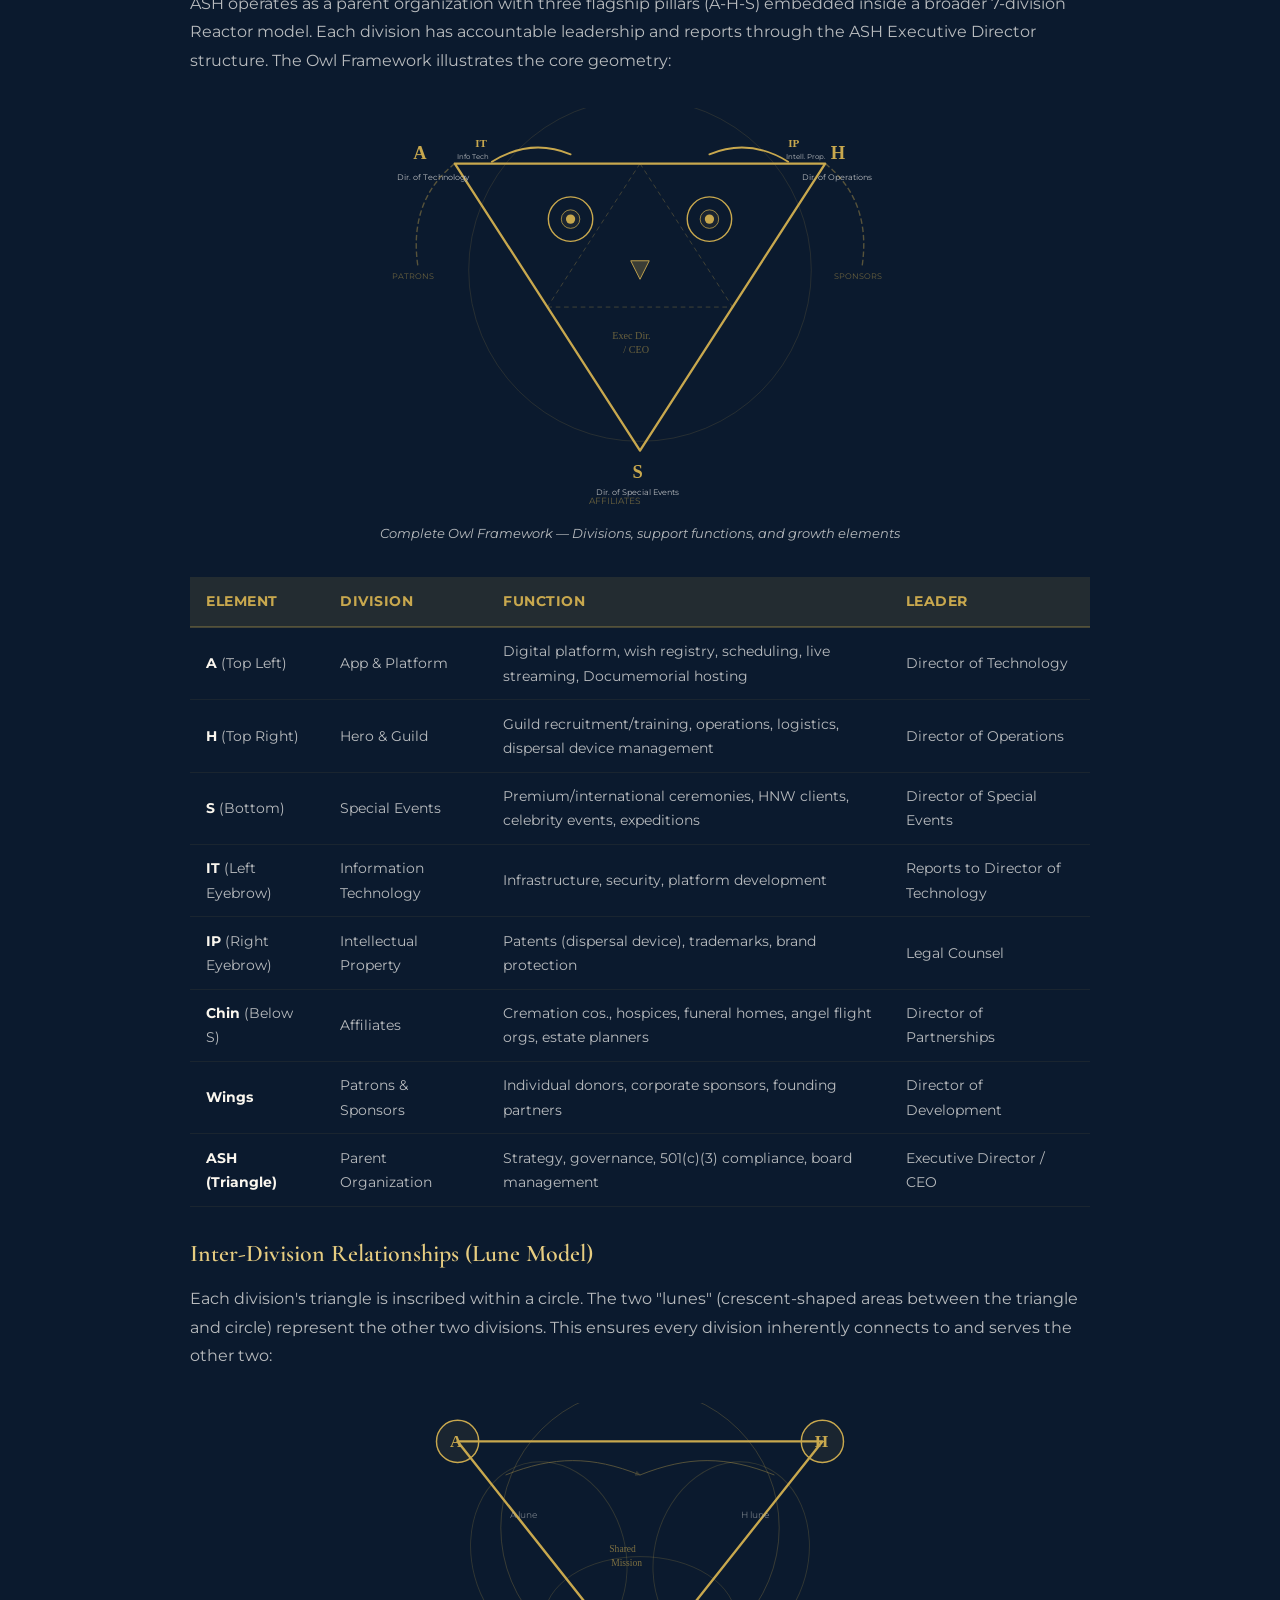
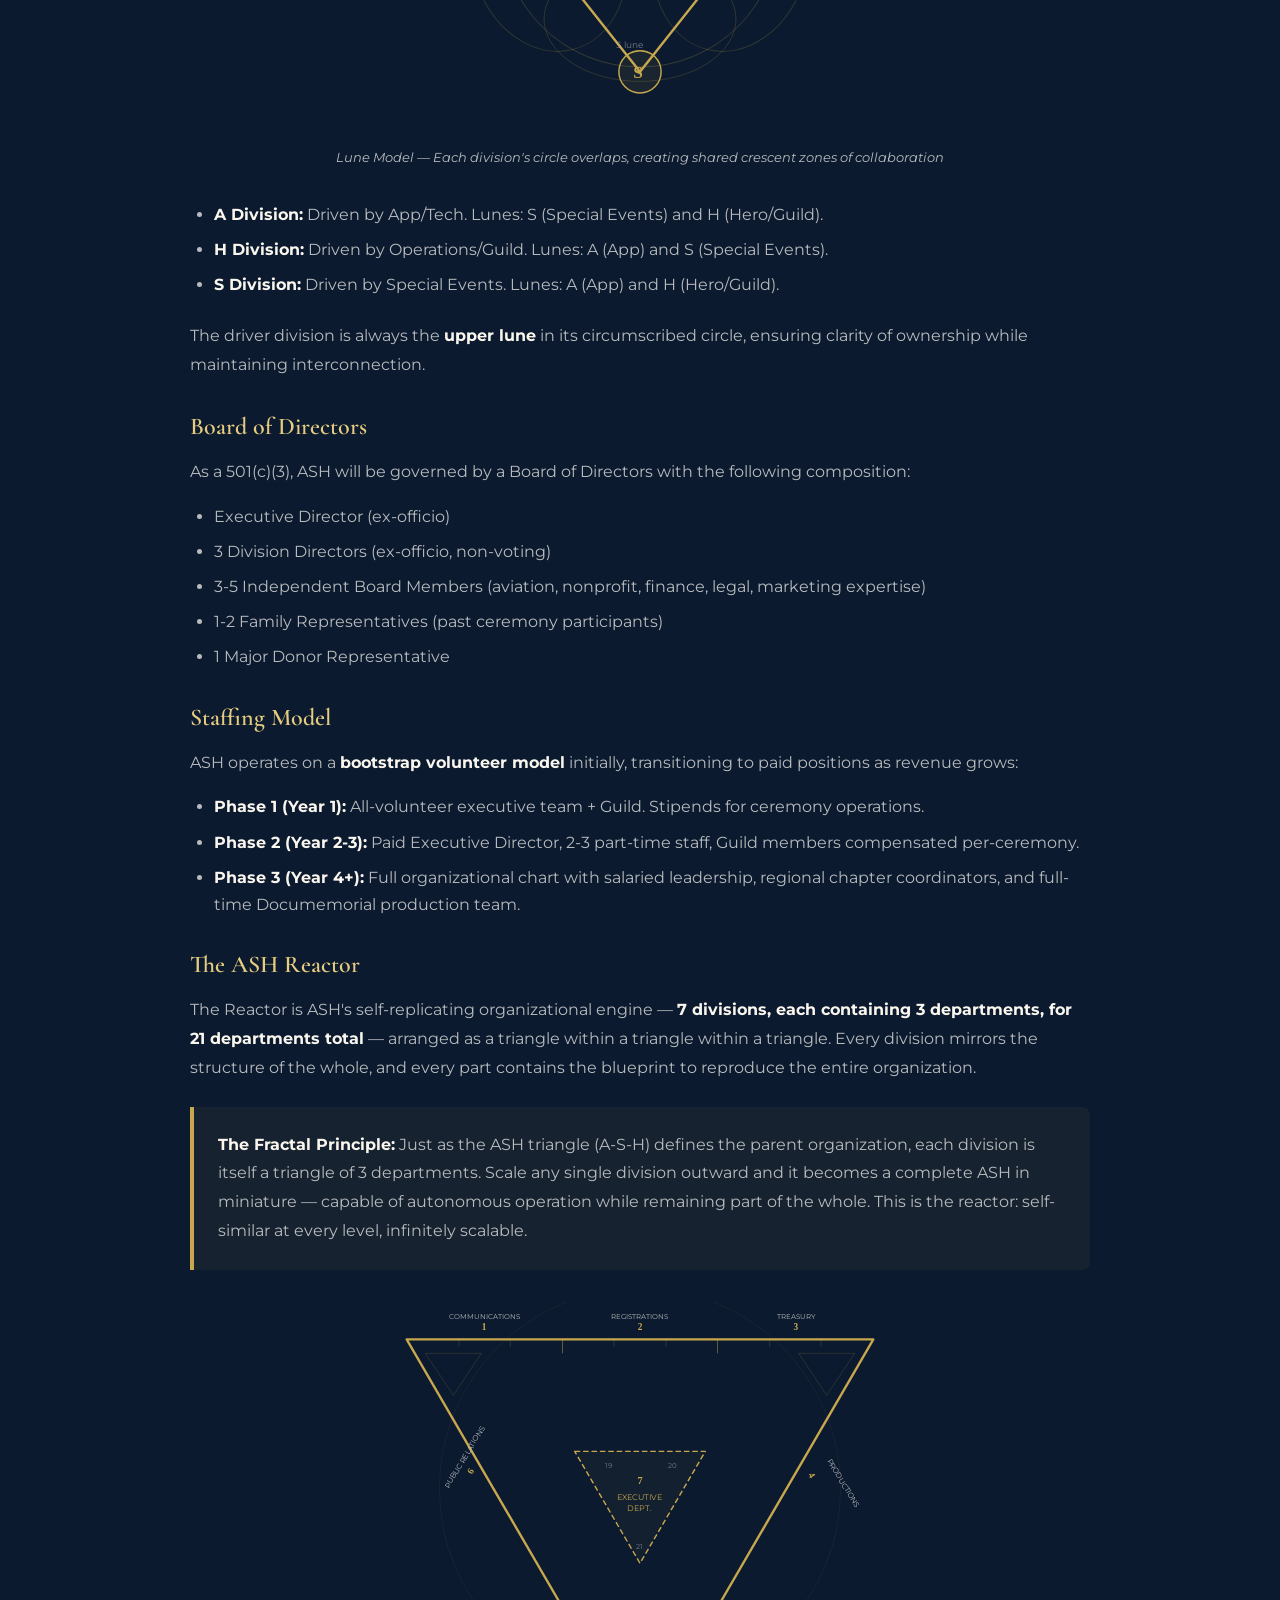
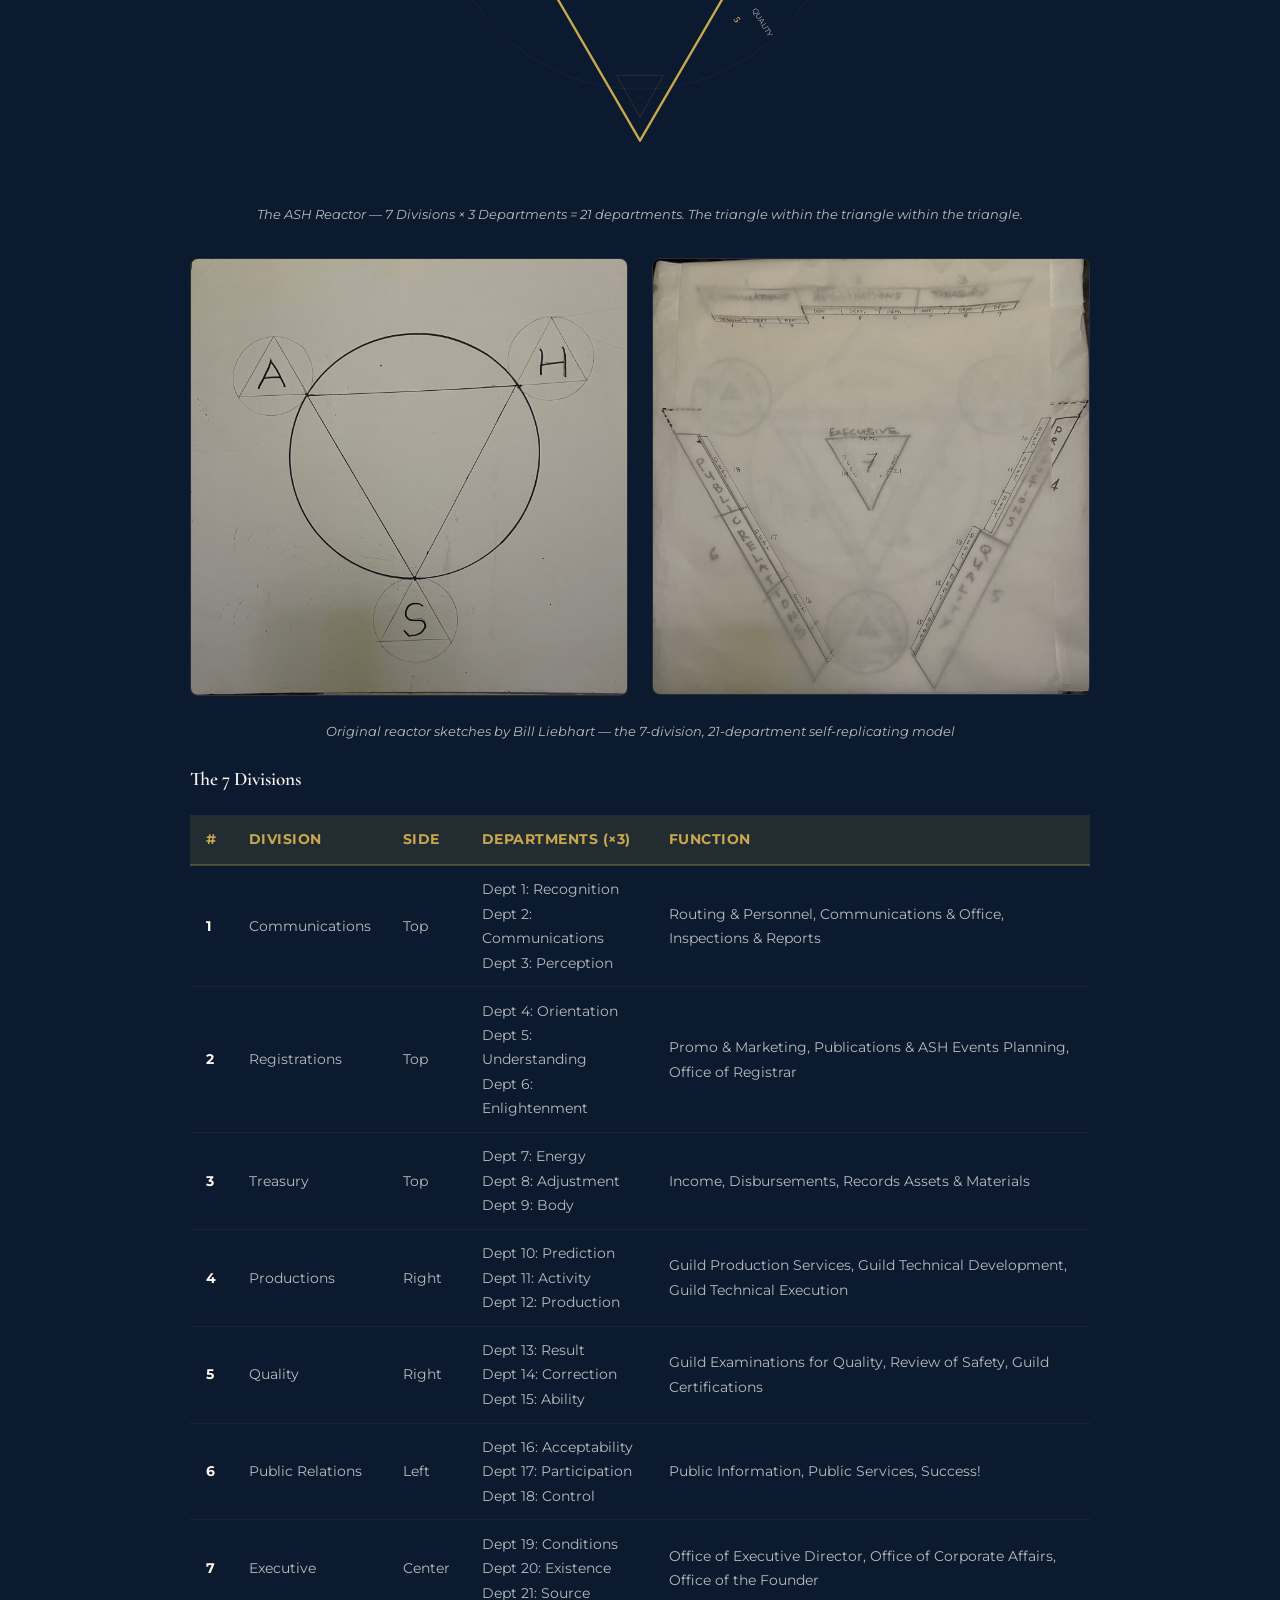
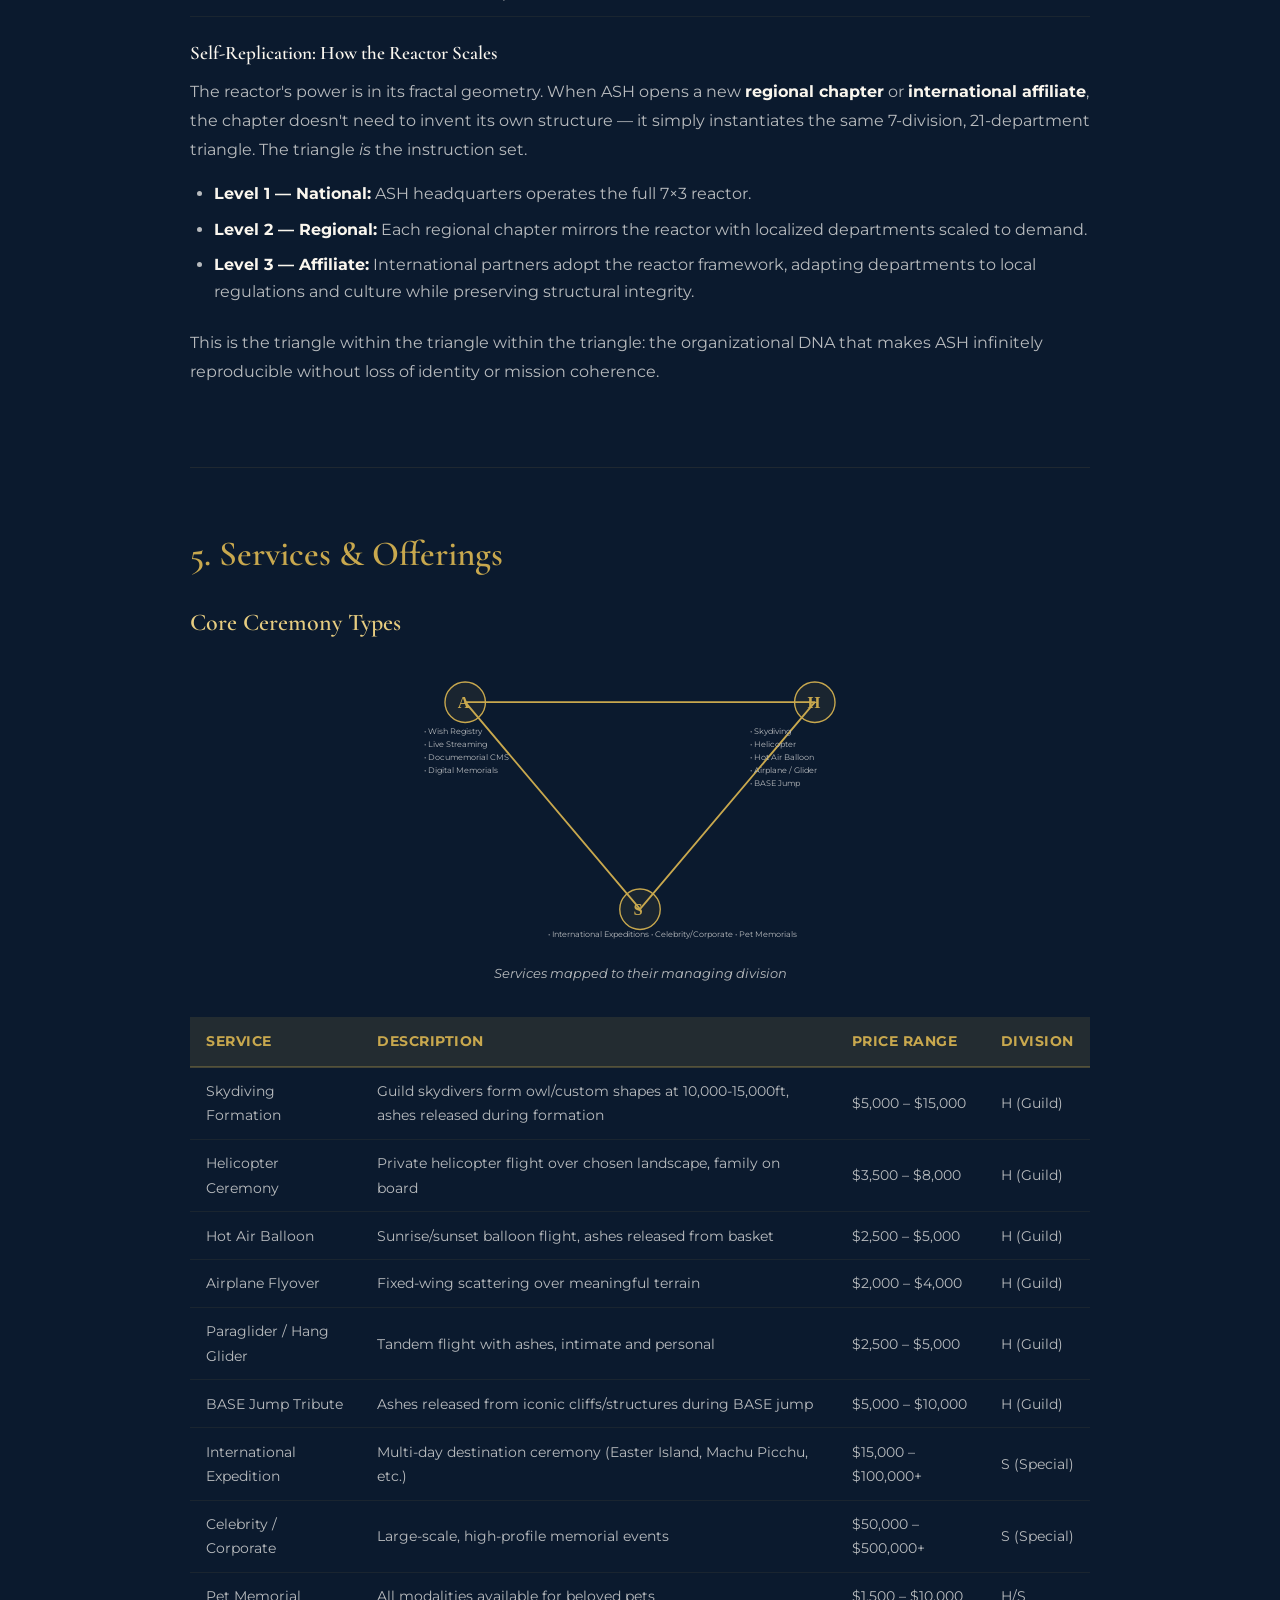
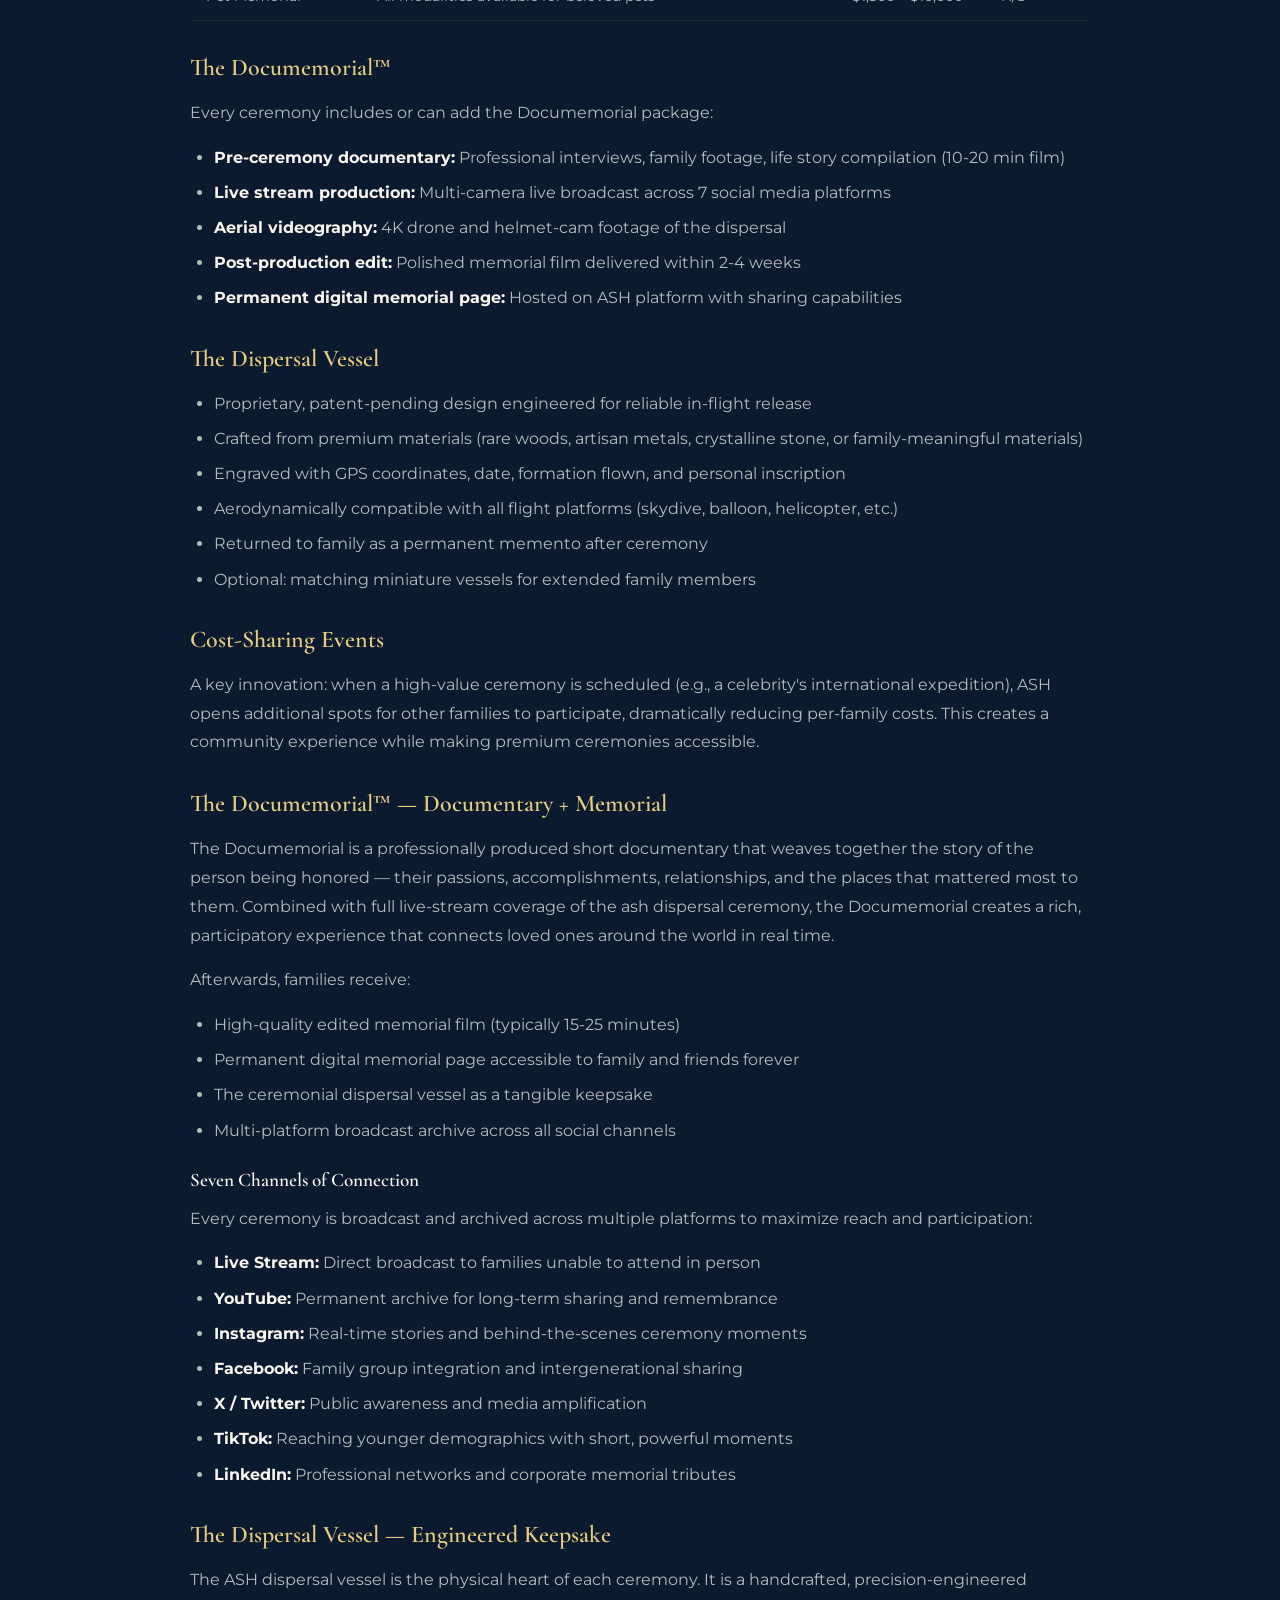
==== commit 6a722f77: "Deploy: add spreadsheet tabs + triangle assets and correct H to Hero (Guild)" ====
--- a/business-plan.html
+++ b/business-plan.html
@@ -232,8 +232,64 @@
       width: 100%;
       height: auto;
     }
+    .bp-tabs {
+      display: flex;
+      flex-wrap: wrap;
+      gap: 0.65rem;
+      margin: 1rem 0 1.25rem;
+    }
+    .bp-tab-btn {
+      background: rgba(200,168,78,0.08);
+      color: var(--ash-light);
+      border: 1px solid rgba(200,168,78,0.22);
+      border-radius: 999px;
+      padding: 0.45rem 0.9rem;
+      font-size: 0.8rem;
+      letter-spacing: 0.4px;
+      cursor: pointer;
+      transition: var(--transition);
+    }
+    .bp-tab-btn:hover {
+      color: var(--cream);
+      border-color: rgba(200,168,78,0.4);
+    }
+    .bp-tab-btn.active {
+      color: var(--navy);
+      background: var(--gold);
+      border-color: var(--gold);
+      font-weight: 600;
+    }
+    .bp-tab-pane {
+      display: none;
+      animation: bpFadeIn 0.25s ease;
+    }
+    .bp-tab-pane.active {
+      display: block;
+    }
+    .bp-img-grid {
+      display: grid;
+      grid-template-columns: 1fr 1fr;
+      gap: 1rem;
+      margin: 1rem 0 1.3rem;
+    }
+    .bp-img-card {
+      background: rgba(200,168,78,0.04);
+      border: 1px solid rgba(200,168,78,0.15);
+      border-radius: 10px;
+      padding: 0.8rem;
+    }
+    .bp-img-card img {
+      width: 100%;
+      border-radius: 8px;
+      border: 1px solid rgba(200,168,78,0.18);
+    }
+    @keyframes bpFadeIn {
+      from { opacity: 0; transform: translateY(4px); }
+      to { opacity: 1; transform: translateY(0); }
+    }
     @media (max-width: 768px) {
       .bp-pillars-grid { grid-template-columns: 1fr; }
+      .bp-img-grid { grid-template-columns: 1fr; }
     }
   </style>
 </head>
@@ -305,6 +361,7 @@
         <li><a href="#process-framework">7-Step Operational Process</a></li>
         <li><a href="#revenue-model">Revenue Model</a></li>
         <li><a href="#financials">Financial Projections</a></li>
+        <li><a href="#spreadsheet-addendum">Spreadsheet Addendum</a></li>
         <li><a href="#marketing">Marketing & Growth Strategy</a></li>
         <li><a href="#technology">Technology Platform</a></li>
         <li><a href="#legal-compliance">Legal & Regulatory Compliance</a></li>
@@ -347,7 +404,7 @@
           <text x="243" y="286" fill="#c8a84e" font-size="20" font-family="Georgia" font-weight="bold">S</text>
           <!-- Division labels -->
           <text x="18" y="75" fill="#b8bbbe" font-size="10" font-family="Montserrat">App &amp; Platform</text>
-          <text x="395" y="75" fill="#b8bbbe" font-size="10" font-family="Montserrat">Hub &amp; Guild</text>
+          <text x="395" y="75" fill="#b8bbbe" font-size="10" font-family="Montserrat">Hero &amp; Guild</text>
           <text x="215" y="315" fill="#b8bbbe" font-size="10" font-family="Montserrat">Special Events</text>
           <!-- Center owl icon -->
           <circle cx="250" cy="110" r="14" fill="none" stroke="#c8a84e" stroke-width="1" opacity="0.4"/>
@@ -368,7 +425,7 @@
         <li><strong>Proprietary Dispersal Vessel:</strong> Handcrafted, personalized containers that become family keepsakes after the ceremony.</li>
         <li><strong>Technology Platform:</strong> App-based wish registration, ceremony scheduling, live streaming, and digital memorial pages.</li>
         <li><strong>Cost-Sharing Events:</strong> Shared ceremonies that dramatically reduce individual family costs.</li>
-        <li><strong>Three-Pillar Model (A-S-H):</strong> App, Special Events, and Hub/Guild — each a semi-autonomous organization with dedicated leadership.</li>
+        <li><strong>Three-Pillar Model (A-S-H):</strong> App, Special Events, and Hero/Guild — each a semi-autonomous organization with dedicated leadership.</li>
         <li><strong>International Reach:</strong> Destination ceremonies worldwide — Easter Island, Machu Picchu, Galápagos, and any meaningful location on Earth.</li>
       </ul>
 
@@ -432,7 +489,7 @@
           <text x="210" y="370" fill="#c8a84e" font-size="22" font-family="Georgia" font-weight="bold">S</text>
           <!-- Sublabels -->
           <text x="10" y="78" fill="#b8bbbe" font-size="10" font-family="Montserrat">App &amp; Platform</text>
-          <text x="370" y="78" fill="#b8bbbe" font-size="10" font-family="Montserrat">Hub &amp; Guild</text>
+          <text x="370" y="78" fill="#b8bbbe" font-size="10" font-family="Montserrat">Hero &amp; Guild</text>
           <text x="194" y="390" fill="#b8bbbe" font-size="10" font-family="Montserrat">Special Events</text>
           <!-- Chin: Affiliates -->
           <text x="170" y="395" fill="#c8a84e" font-size="10" font-family="Montserrat" opacity="0.5">AFFILIATES</text>
@@ -441,7 +498,7 @@
       </div>
       <ul>
         <li><strong>A (Top Left):</strong> The App & Digital Platform</li>
-        <li><strong>H (Top Right):</strong> The Hub & Guild (Operations)</li>
+        <li><strong>H (Top Right):</strong> The Hero & Guild (Operations)</li>
         <li><strong>S (Bottom):</strong> Special Events (Premium Experiences)</li>
       </ul>
       <p>The owl's eyebrows represent <strong>IT</strong> (left) and <strong>IP</strong> (right) — the technology and intellectual property functions. The chin below the S vertex represents <strong>Affiliates Management</strong>. As ASH grows, the owl motif evolves — adding talons, wings (patrons/sponsors), and a full body — reflecting the organization's maturation.</p>
@@ -473,7 +530,7 @@
 
           <!-- Labels -->
           <text x="190" y="312" fill="#b8bbbe" font-size="36" font-family="Montserrat" opacity="0.9">App</text>
-          <text x="914" y="312" fill="#b8bbbe" font-size="36" font-family="Montserrat" opacity="0.9">Hub</text>
+          <text x="914" y="312" fill="#b8bbbe" font-size="36" font-family="Montserrat" opacity="0.9">Hero</text>
           <text x="542" y="707" fill="#b8bbbe" font-size="34" font-family="Montserrat" opacity="0.9">Special</text>
 
                     <!-- Division edge labels -->
@@ -507,7 +564,7 @@
         </div>
         <div class="bp-pillar-card">
           <div class="bp-pillar-letter">H</div>
-          <h4>Hub & Guild</h4>
+          <h4>Hero & Guild</h4>
           <p>Operational backbone that recruits, trains, certifies, and deploys aviation talent.</p>
           <ul>
             <li>Guild standards, onboarding, and safety governance</li>
@@ -693,7 +750,7 @@
           </tr>
           <tr>
             <td><strong>H</strong> (Top Right)</td>
-            <td>Hub & Guild</td>
+            <td>Hero & Guild</td>
             <td>Guild recruitment/training, operations, logistics, dispersal device management</td>
             <td>Director of Operations</td>
           </tr>
@@ -773,9 +830,9 @@
         <p class="bp-triangle-caption">Lune Model — Each division's circle overlaps, creating shared crescent zones of collaboration</p>
       </div>
       <ul>
-        <li><strong>A Division:</strong> Driven by App/Tech. Lunes: S (Special Events) and H (Hub/Guild).</li>
+        <li><strong>A Division:</strong> Driven by App/Tech. Lunes: S (Special Events) and H (Hero/Guild).</li>
         <li><strong>H Division:</strong> Driven by Operations/Guild. Lunes: A (App) and S (Special Events).</li>
-        <li><strong>S Division:</strong> Driven by Special Events. Lunes: A (App) and H (Hub/Guild).</li>
+        <li><strong>S Division:</strong> Driven by Special Events. Lunes: A (App) and H (Hero/Guild).</li>
       </ul>
       <p>The driver division is always the <strong>upper lune</strong> in its circumscribed circle, ensuring clarity of ownership while maintaining interconnection.</p>
 
@@ -1966,4 +2023,252 @@
             <td style="color:#d45050;">($40,000)</td>
             <td style="color:#d45050;">($1,200,000)</td>
             <td style="color:#d45050;">($5,100,000)</td>
-          </tr
+          </tr>
+          <tr>
+            <td>Net Cash from Financing</td>
+            <td>$60,000</td>
+            <td>($350,000)</td>
+            <td>($900,000)</td>
+          </tr>
+          <tr>
+            <td><strong>Net Change in Cash</strong></td>
+            <td><strong>$25,000</strong></td>
+            <td><strong>$500,000</strong></td>
+            <td><strong>$7,500,000</strong></td>
+          </tr>
+        </tbody>
+      </table>
+      </div>
+    </div>
+
+    <div class="bp-section" id="spreadsheet-addendum">
+      <h2>8A. Spreadsheet Addendum: Talent, Sponsors, and Budget Inputs</h2>
+      <p>This section is sourced from the worksheet set in <strong>ASH Talent and Sponsor list.xlsx</strong> and integrated as planning tabs. The data supports staffing, sponsorship targeting, and early budget sequencing across APP, production, and event logistics.</p>
+
+      <div class="bp-img-grid">
+        <div class="bp-img-card">
+          <img src="images/triangle_images/triangle-image1.png" alt="Triangle systems image from planning document">
+          <p class="bp-triangle-caption">Triangle visual used as a planning anchor for cross-division alignment.</p>
+        </div>
+        <div class="bp-img-card">
+          <img src="images/triangle_images/triangle-image2.png" alt="Triangle framework image from planning document">
+          <p class="bp-triangle-caption">Budget and operations are tracked by triangle pillar ownership.</p>
+        </div>
+      </div>
+
+      <div class="bp-tabs" role="tablist" aria-label="Spreadsheet data tabs">
+        <button class="bp-tab-btn active" data-bp-tab="bp-tab-reactor" role="tab" aria-selected="true">Reactor 7 Divisions</button>
+        <button class="bp-tab-btn" data-bp-tab="bp-tab-talent" role="tab" aria-selected="false">Talent</button>
+        <button class="bp-tab-btn" data-bp-tab="bp-tab-sponsors" role="tab" aria-selected="false">Sponsors</button>
+        <button class="bp-tab-btn" data-bp-tab="bp-tab-prod-budget" role="tab" aria-selected="false">Production Budget</button>
+        <button class="bp-tab-btn" data-bp-tab="bp-tab-event-budget" role="tab" aria-selected="false">Sawtooth Event Budget</button>
+        <button class="bp-tab-btn" data-bp-tab="bp-tab-app-budget" role="tab" aria-selected="false">App Registry Budget</button>
+      </div>
+
+      <div id="bp-tab-reactor" class="bp-tab-pane active" role="tabpanel">
+        <h3>Worksheet: ASH Reactor 7 Divisions</h3>
+        <table class="bp-table">
+          <thead>
+            <tr>
+              <th>Division Group</th>
+              <th>Department Labels</th>
+              <th>Operational Mapping</th>
+            </tr>
+          </thead>
+          <tbody>
+            <tr>
+              <td>Executive (Division 7)</td>
+              <td>Conditions, Existence, Source (Dept 19-21)</td>
+              <td>Office of Executive Director, Corporate Affairs, Founder</td>
+            </tr>
+            <tr>
+              <td>Communications (Division 1)</td>
+              <td>Recognition, Communications, Perception (Dept 1-3)</td>
+              <td>Routing/Personnel, Communications Office, Inspections/Reports</td>
+            </tr>
+            <tr>
+              <td>Registrations (Division 2)</td>
+              <td>Orientation, Understanding (+ Dept 4-5 shown in sheet)</td>
+              <td>Promo and Marketing, Publications/Event Planning</td>
+            </tr>
+          </tbody>
+        </table>
+      </div>
+
+      <div id="bp-tab-talent" class="bp-tab-pane" role="tabpanel">
+        <h3>Worksheet: Talent</h3>
+        <table class="bp-table">
+          <thead>
+            <tr>
+              <th>Name</th>
+              <th>Role</th>
+              <th>Primary Contact Data</th>
+              <th>Social Channels</th>
+            </tr>
+          </thead>
+          <tbody>
+            <tr>
+              <td>William J Liebhart</td>
+              <td>Core TECH</td>
+              <td>520 280 5155, 520 688 7267; multiple email addresses</td>
+              <td>IG @fungiz17, Facebook William J Liebhart, WA/Telegram listed</td>
+            </tr>
+            <tr>
+              <td>Taylor Buffington</td>
+              <td>Core</td>
+              <td>To be completed</td>
+              <td>To be completed</td>
+            </tr>
+            <tr>
+              <td>Michelle Smith</td>
+              <td>Core ED</td>
+              <td>To be completed</td>
+              <td>To be completed</td>
+            </tr>
+            <tr>
+              <td>Lady George Harges</td>
+              <td>Core PR</td>
+              <td>To be completed</td>
+              <td>To be completed</td>
+            </tr>
+            <tr>
+              <td>David Cherry</td>
+              <td>Pending role assignment</td>
+              <td>(703) 203-4476</td>
+              <td>To be completed</td>
+            </tr>
+          </tbody>
+        </table>
+      </div>
+
+      <div id="bp-tab-sponsors" class="bp-tab-pane" role="tabpanel">
+        <h3>Worksheet: Sponsors</h3>
+        <table class="bp-table">
+          <thead>
+            <tr>
+              <th>Sponsor/Donor Name</th>
+              <th>Plan Use in 2026-2027</th>
+            </tr>
+          </thead>
+          <tbody>
+            <tr><td>Sterling</td><td>Founding outreach and anchor donor cultivation</td></tr>
+            <tr><td>Lord Atlas</td><td>Brand amplification and event visibility partner</td></tr>
+            <tr><td>Nickolas Guida</td><td>Strategic supporter and business development touchpoint</td></tr>
+            <tr><td>Don Potts</td><td>Regional relationship development</td></tr>
+            <tr><td>Gery Warner</td><td>Sponsor candidate for mission-aligned events</td></tr>
+            <tr><td>KMo Kelly Morton</td><td>Community campaign and social support</td></tr>
+            <tr><td>Steve</td><td>Sponsor pipeline candidate</td></tr>
+          </tbody>
+        </table>
+      </div>
+
+      <div id="bp-tab-prod-budget" class="bp-tab-pane" role="tabpanel">
+        <h3>Worksheet: ASH Family Production Budget</h3>
+        <p>Program reference in worksheet: <strong>PROGRAM-ADS (Ash Deployment System 1 OFF) R&amp;D</strong>.</p>
+        <table class="bp-table">
+          <thead>
+            <tr>
+              <th>Item</th>
+              <th>Timing</th>
+              <th>Estimated Cost</th>
+            </tr>
+          </thead>
+          <tbody>
+            <tr><td>Trigger Remote Transmitter</td><td>APR</td><td>$5,000.00</td></tr>
+            <tr><td>Trigger Remote Receiver</td><td>APR</td><td>$5,000.00</td></tr>
+            <tr><td>Transmitter Mount/Assembly</td><td>APR</td><td>$1,000.00</td></tr>
+            <tr><td>Receiver Mount/Assembly</td><td>APR</td><td>$1,000.00</td></tr>
+          </tbody>
+        </table>
+      </div>
+
+      <div id="bp-tab-event-budget" class="bp-tab-pane" role="tabpanel">
+        <h3>Worksheet: ASH Family Sawtooth ADS Event Budget</h3>
+        <p>Worksheet heading: <strong>Basic Sawtooth Location's Special Event budget</strong>. Budget columns are structured JAN through JUN for phased logistics planning.</p>
+        <table class="bp-table">
+          <thead>
+            <tr>
+              <th>Budget Track</th>
+              <th>Cadence</th>
+              <th>Purpose</th>
+            </tr>
+          </thead>
+          <tbody>
+            <tr>
+              <td>Event Vendors, Supplies, and Logistics</td>
+              <td>JAN-JUN</td>
+              <td>Multi-month event cost sequencing for Sawtooth execution</td>
+            </tr>
+            <tr>
+              <td>Special Event Operating Window</td>
+              <td>Pre-season planning</td>
+              <td>Allows sponsor alignment before field deployment</td>
+            </tr>
+          </tbody>
+        </table>
+      </div>
+
+      <div id="bp-tab-app-budget" class="bp-tab-pane" role="tabpanel">
+        <h3>Worksheet: APP Last Wishes Registry Budget</h3>
+        <table class="bp-table">
+          <thead>
+            <tr>
+              <th>Budget Group</th>
+              <th>Month Pattern</th>
+              <th>Visible Line Items</th>
+            </tr>
+          </thead>
+          <tbody>
+            <tr>
+              <td>Supplies Vendor Cost Estimates</td>
+              <td>JAN-JUN</td>
+              <td>Recurring placeholder entries shown at $5.00 in APR rows</td>
+            </tr>
+            <tr>
+              <td>Registry Platform Build Support</td>
+              <td>Monthly staging model</td>
+              <td>Framework prepared for expanded itemized app development costs</td>
+            </tr>
+          </tbody>
+        </table>
+      </div>
+    </div>
+
+    <div class="bp-section" id="appendix">
+      <h2>Appendix</h2>
+      <p>Supporting source files in this plan include reactor diagrams, talent and sponsor worksheets, and internal planning assets used to align implementation sequencing.</p>
+      <div class="bp-nav">
+        <a href="index.html" class="btn btn-outline">Back to Website</a>
+        <a href="#executive-summary" class="btn btn-gold">Back to Top</a>
+      </div>
+    </div>
+
+  </div>
+</div>
+
+<script src="js/main.js"></script>
+<script>
+  document.addEventListener('DOMContentLoaded', () => {
+    const tabButtons = document.querySelectorAll('.bp-tab-btn');
+    const tabPanes = document.querySelectorAll('.bp-tab-pane');
+
+    tabButtons.forEach((btn) => {
+      btn.addEventListener('click', () => {
+        const targetId = btn.getAttribute('data-bp-tab');
+        tabButtons.forEach((b) => {
+          b.classList.remove('active');
+          b.setAttribute('aria-selected', 'false');
+        });
+        tabPanes.forEach((pane) => pane.classList.remove('active'));
+
+        btn.classList.add('active');
+        btn.setAttribute('aria-selected', 'true');
+        const targetPane = document.getElementById(targetId);
+        if (targetPane) targetPane.classList.add('active');
+      });
+    });
+  });
+</script>
+
+</body>
+</html>
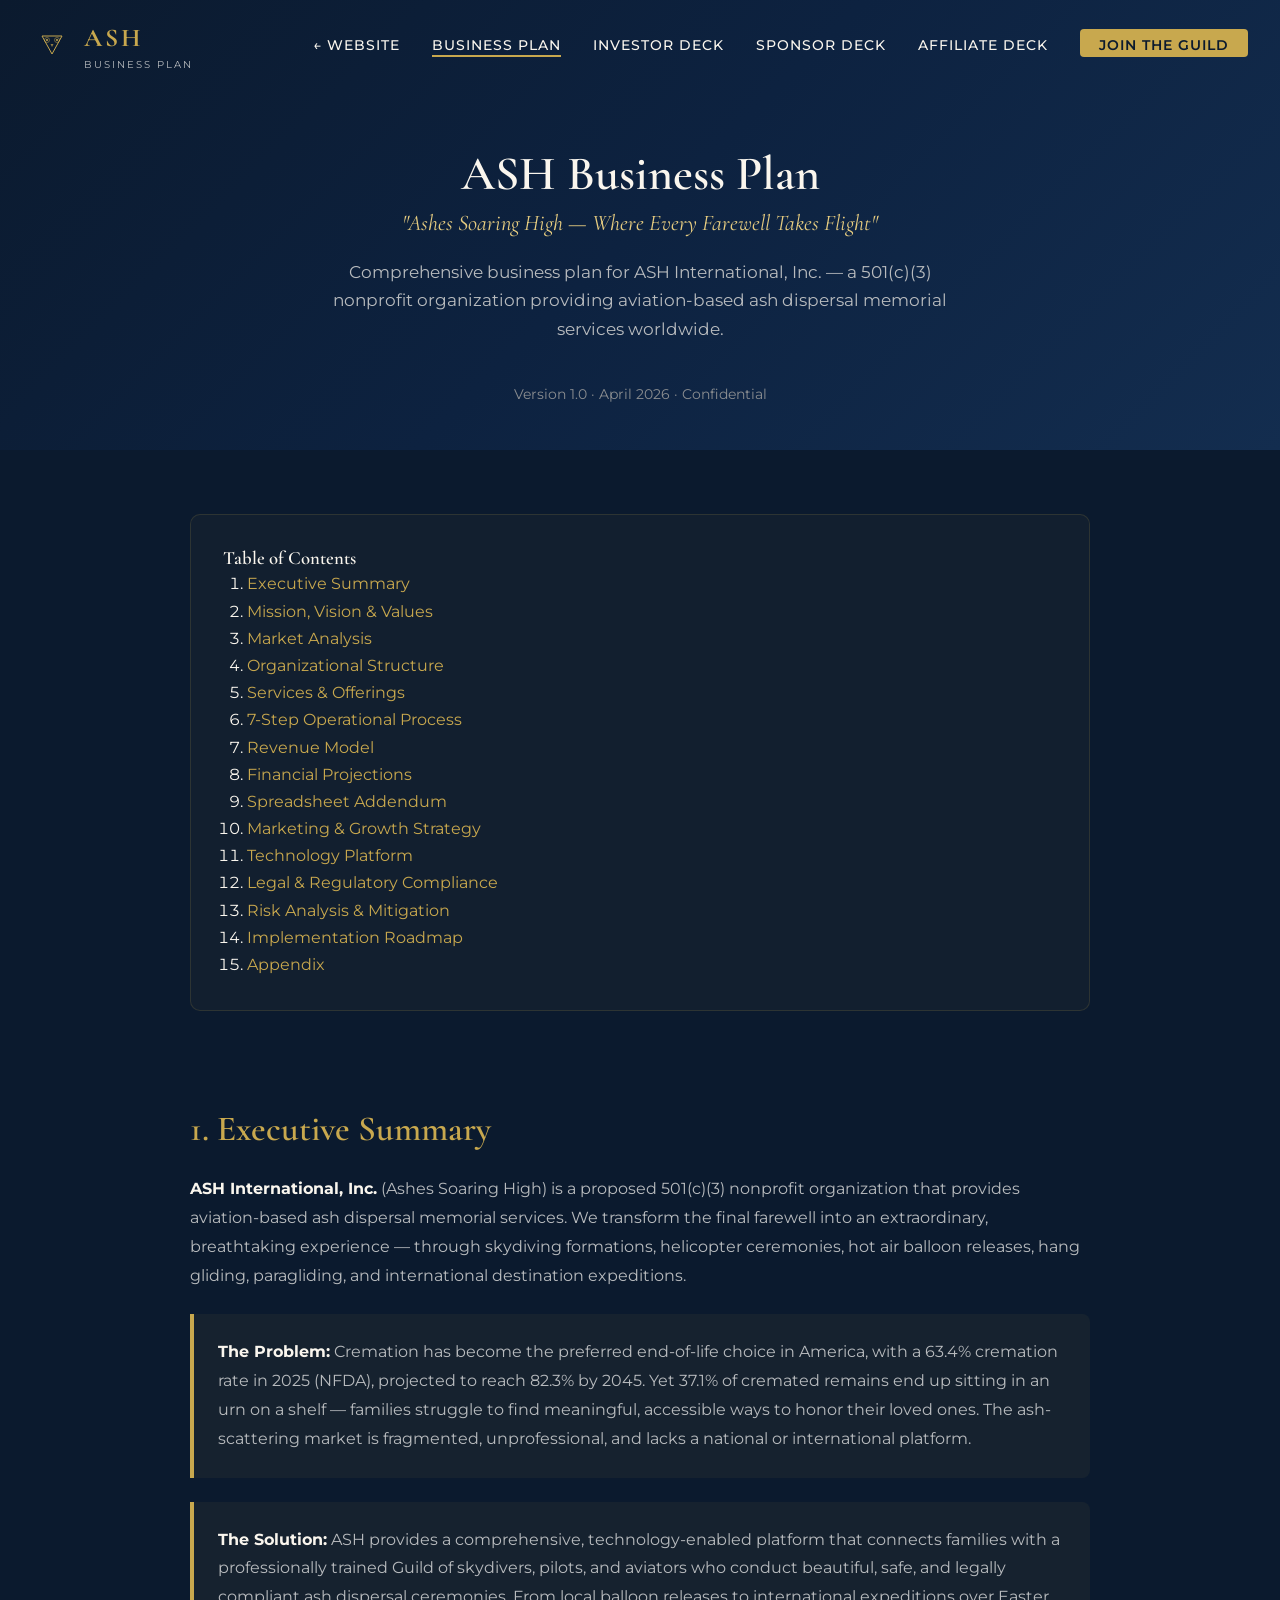
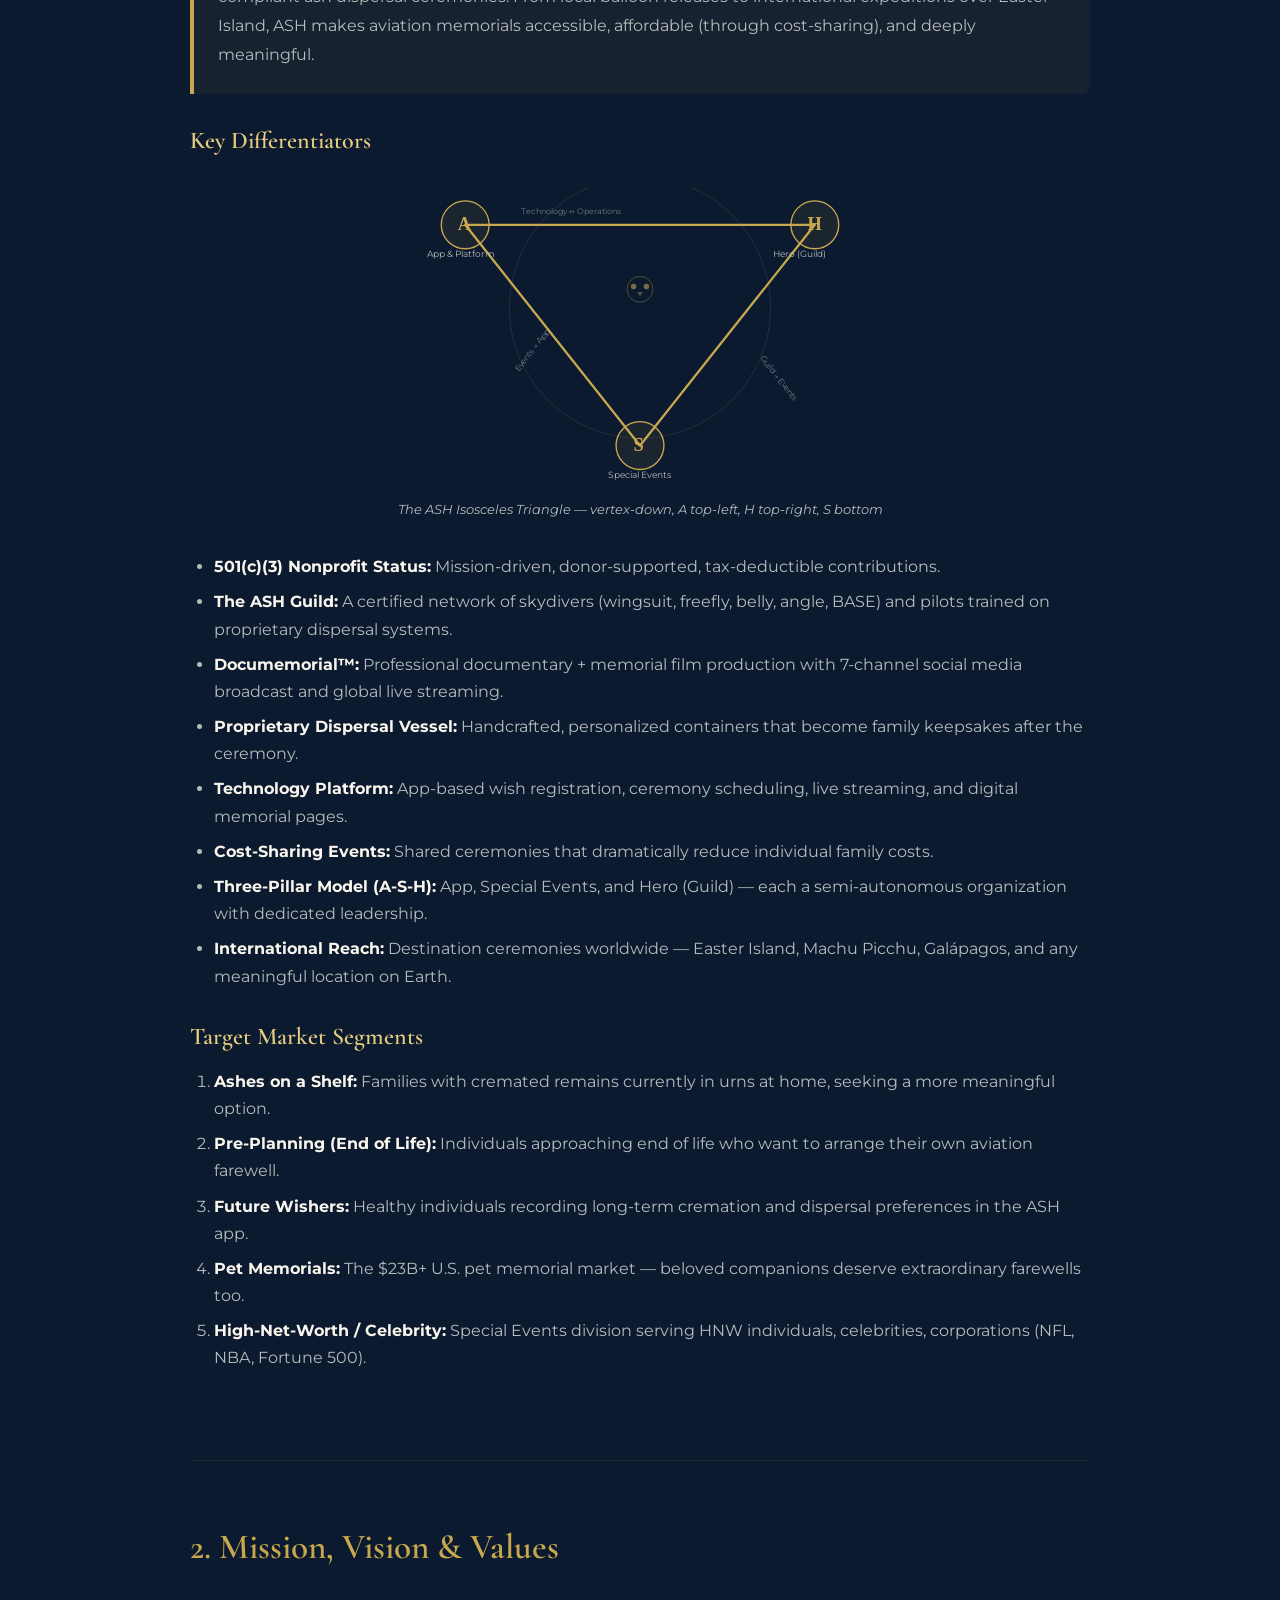
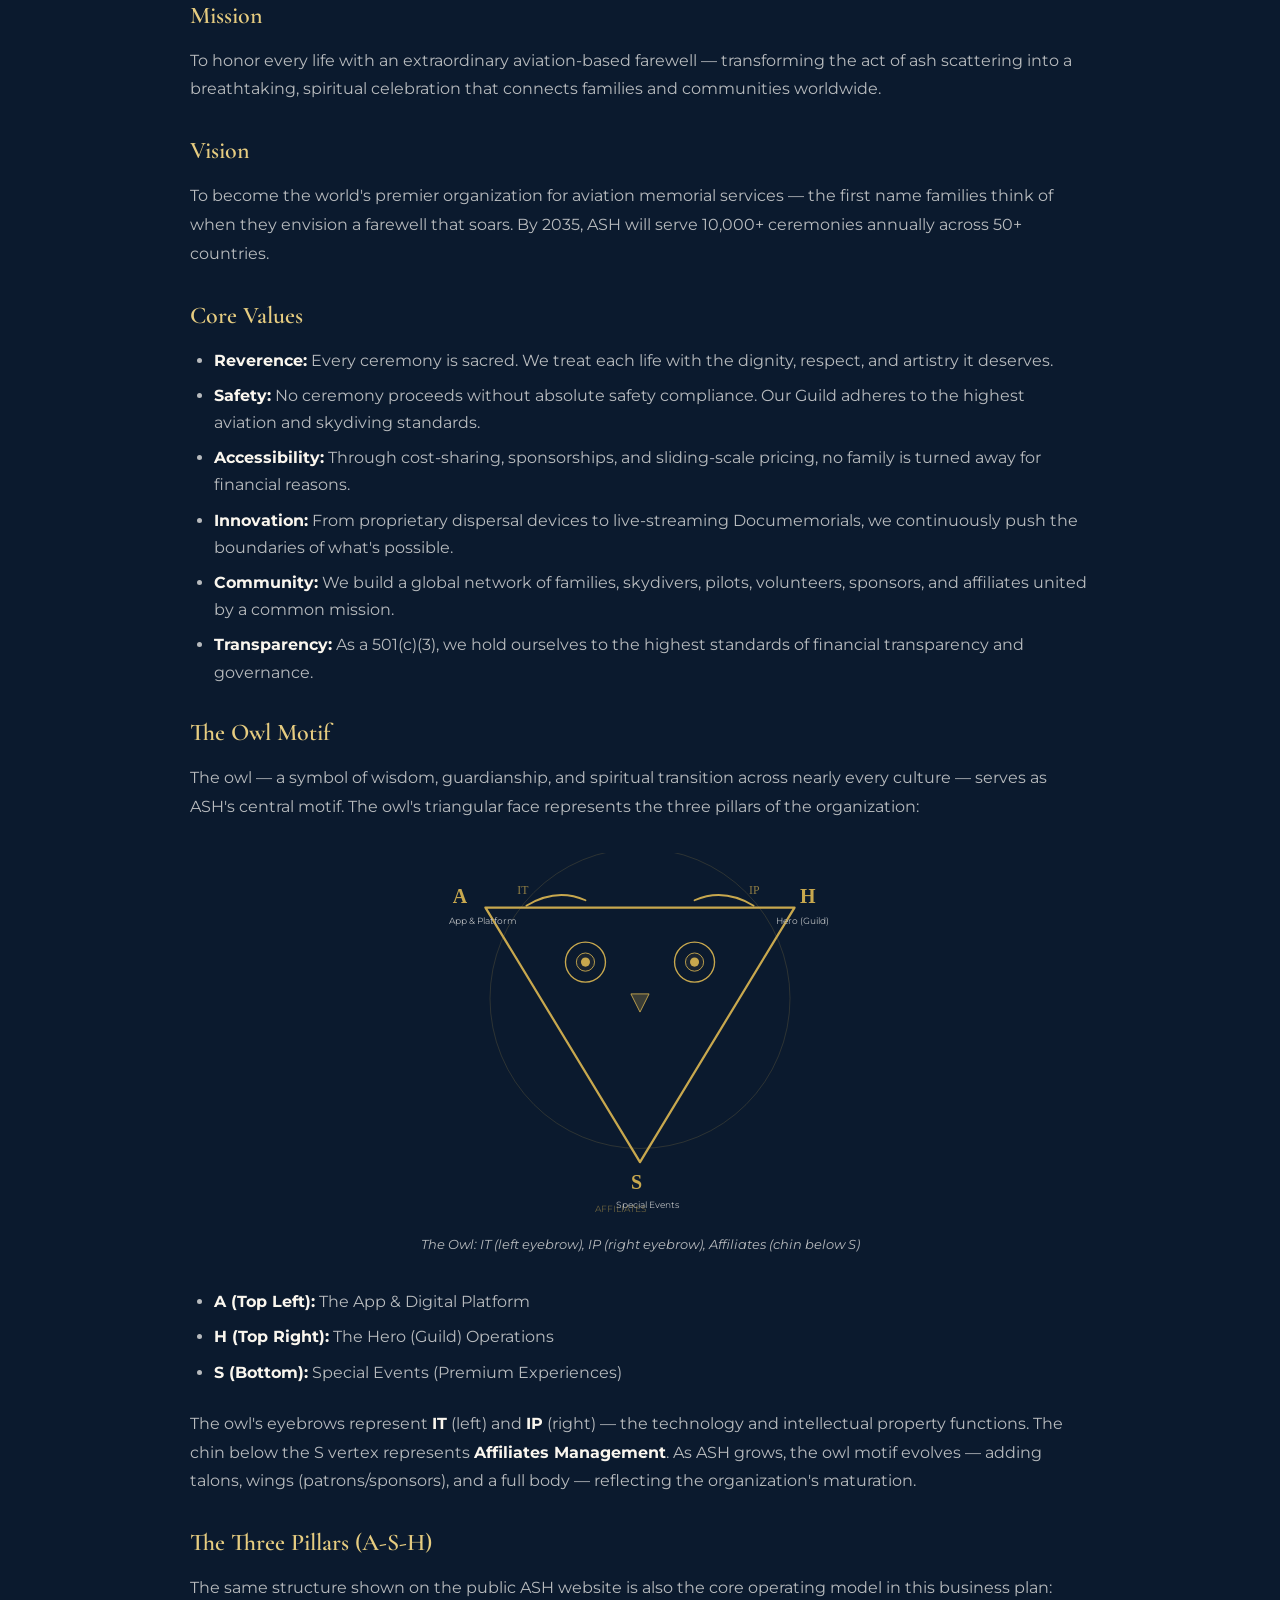
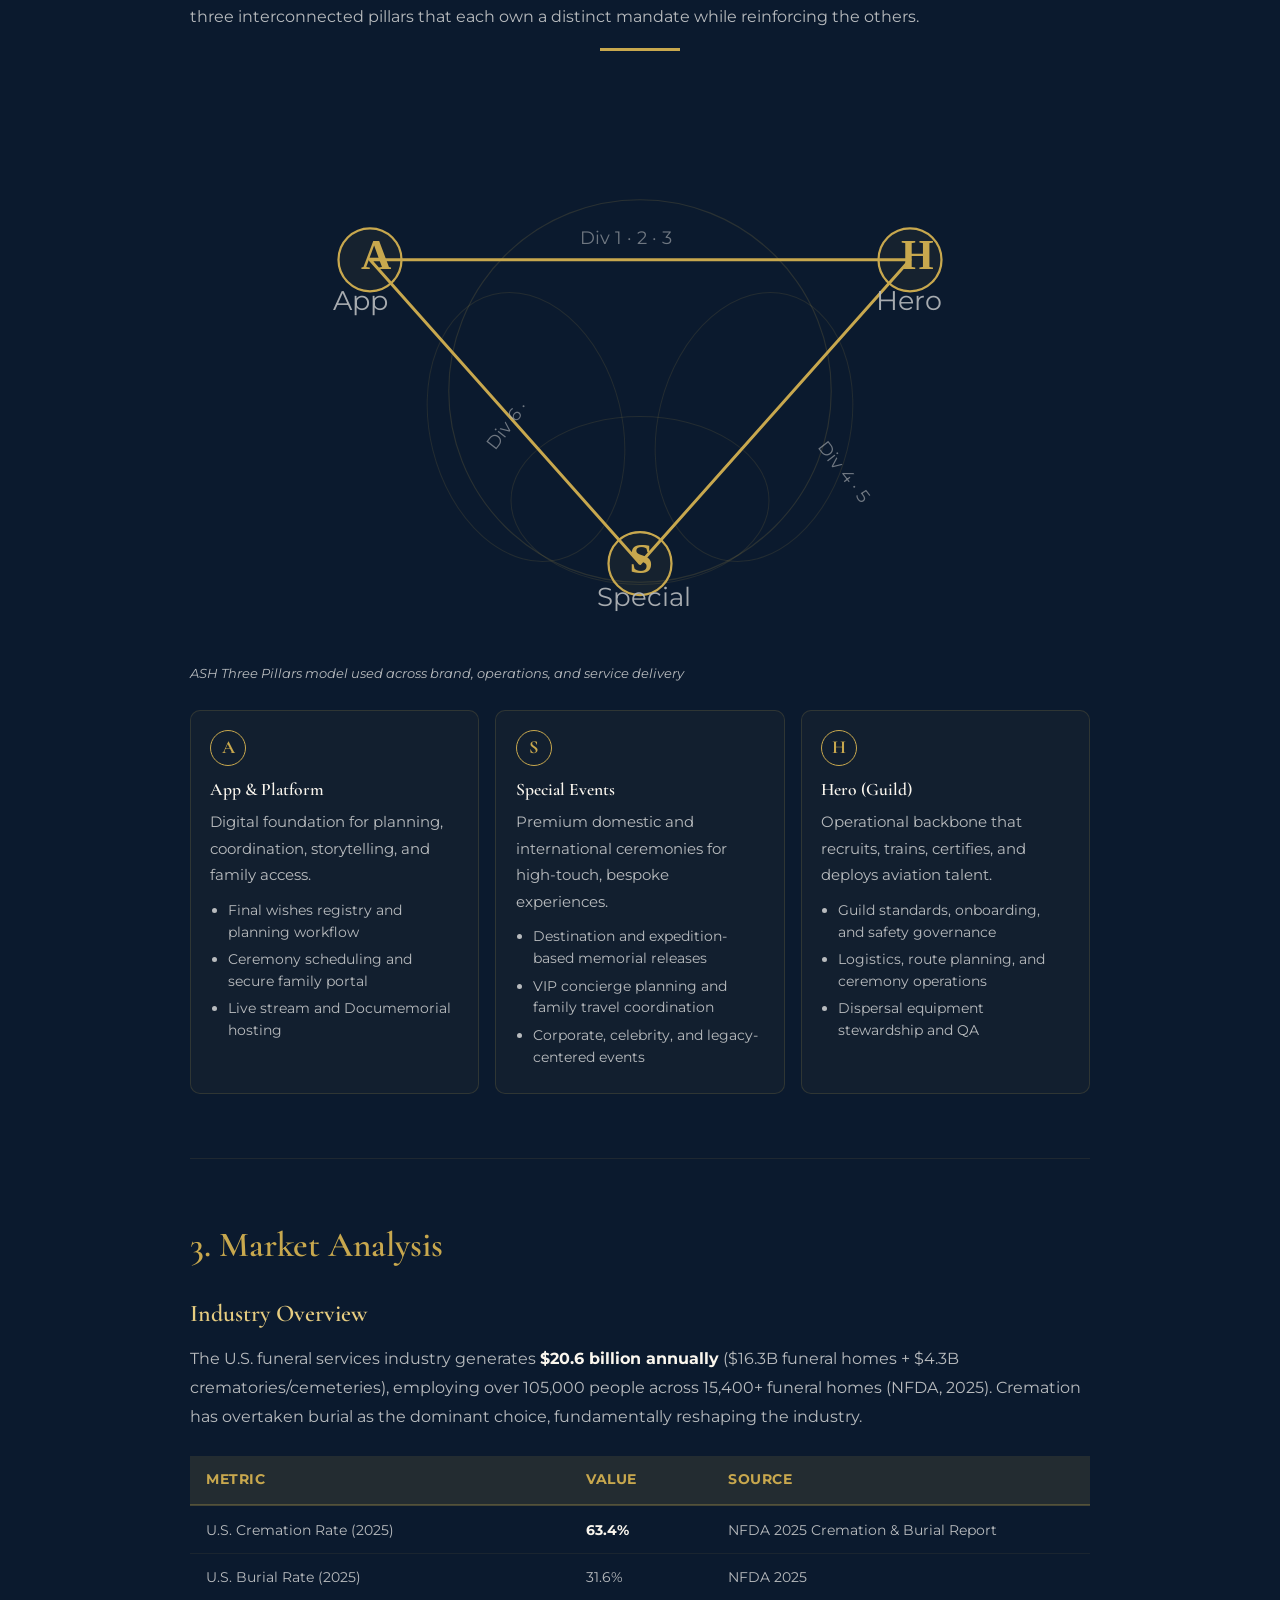
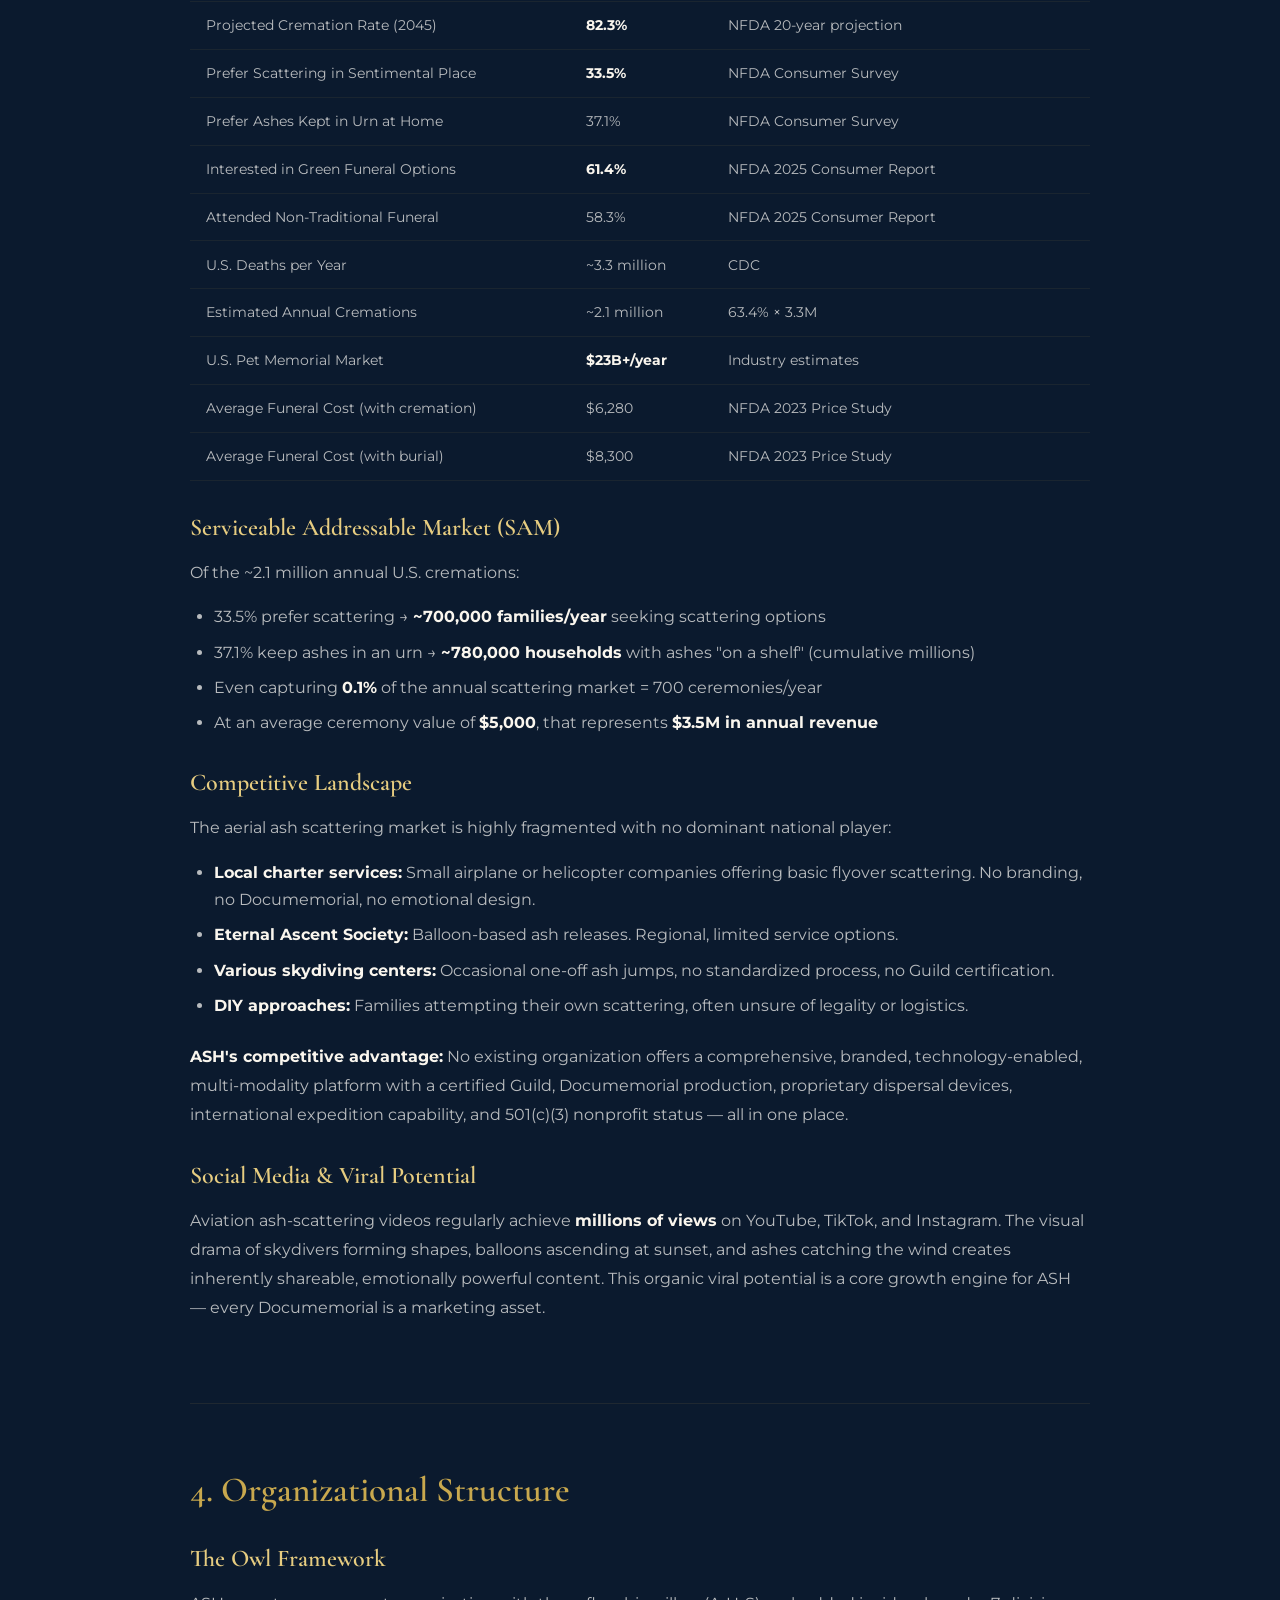
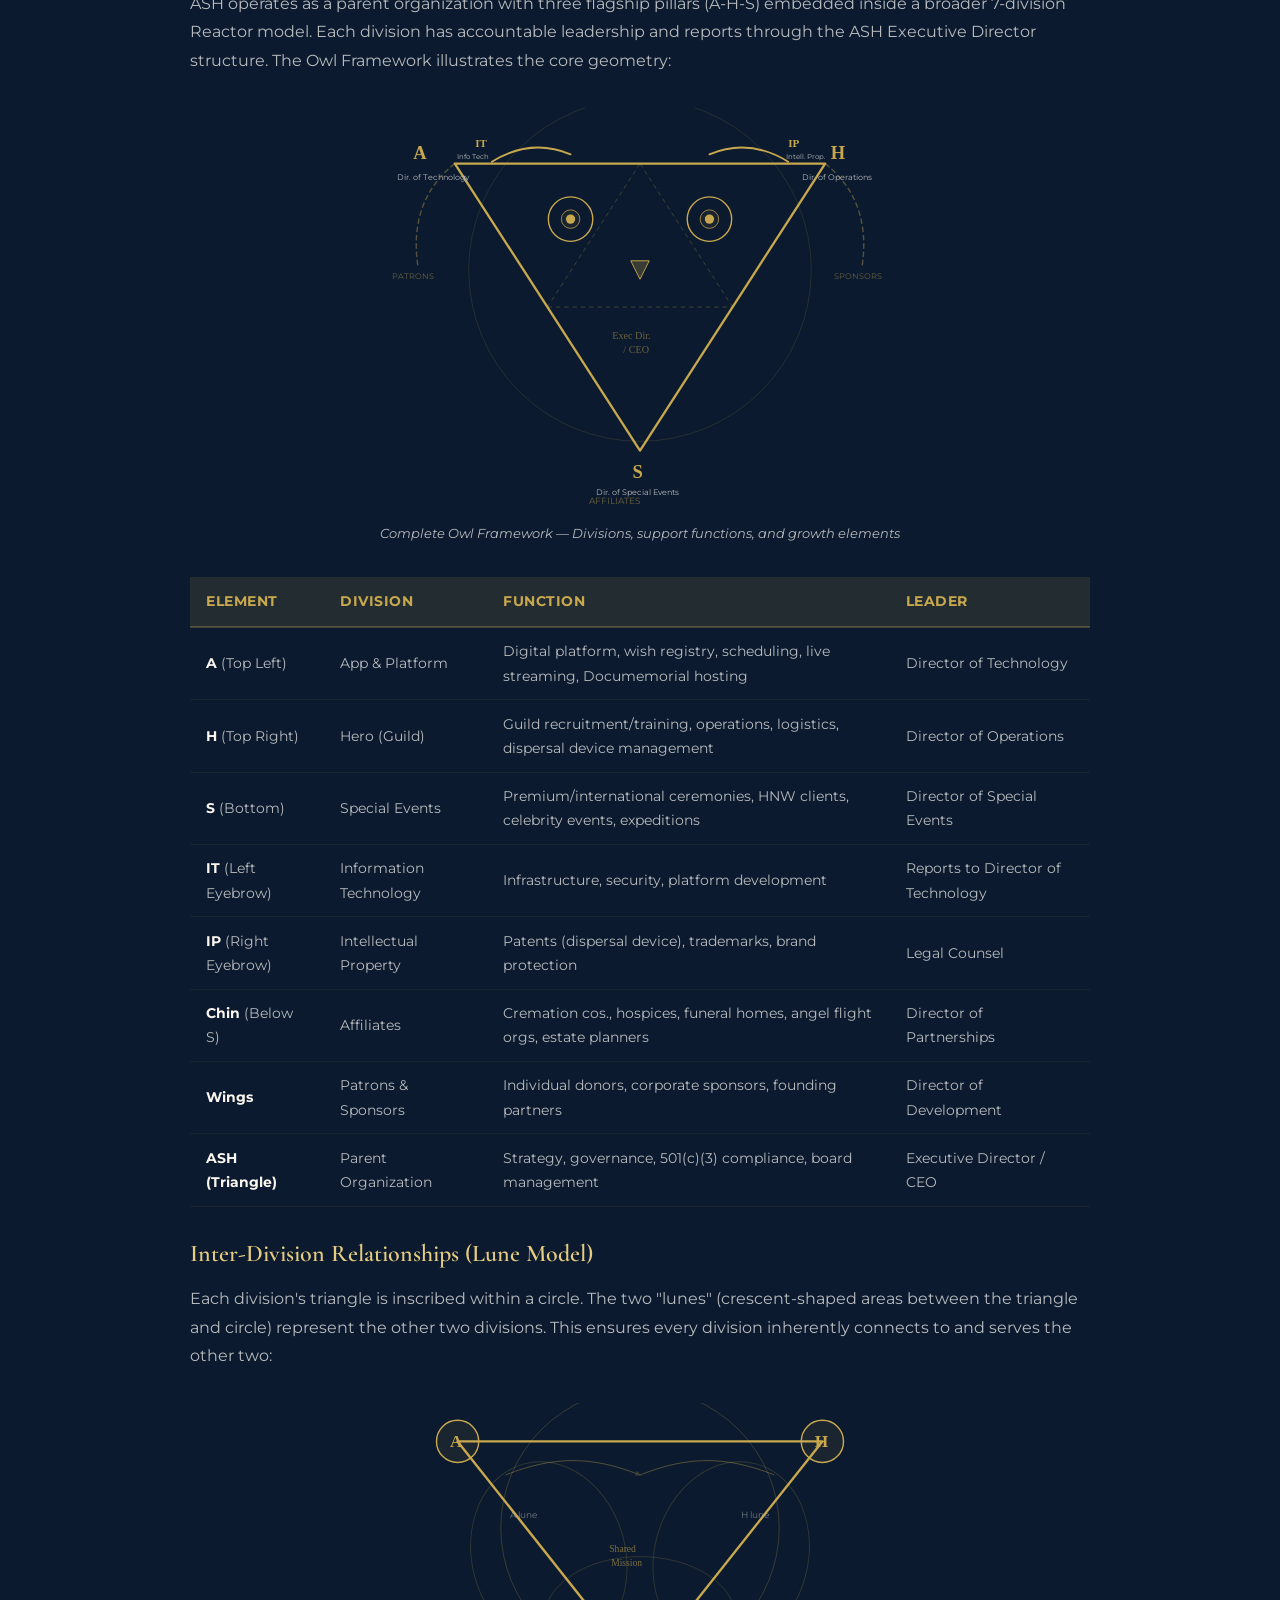
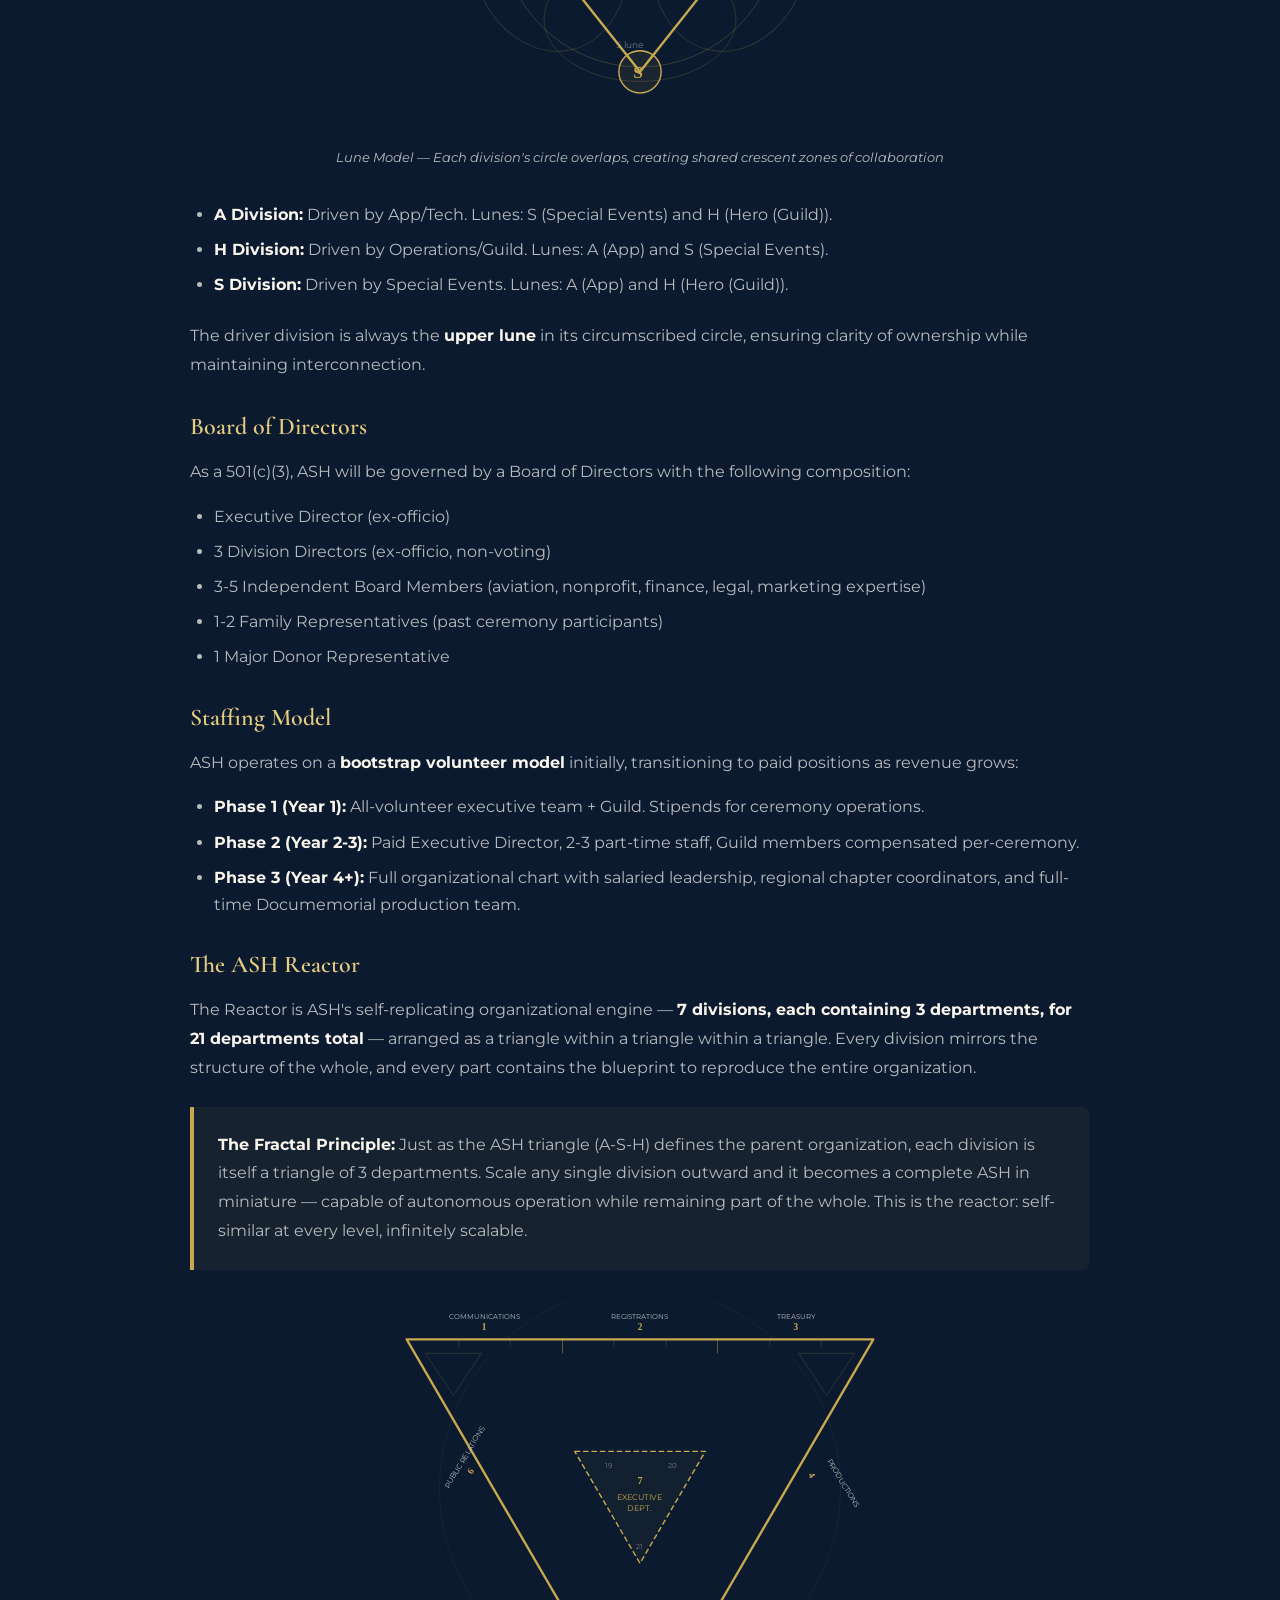
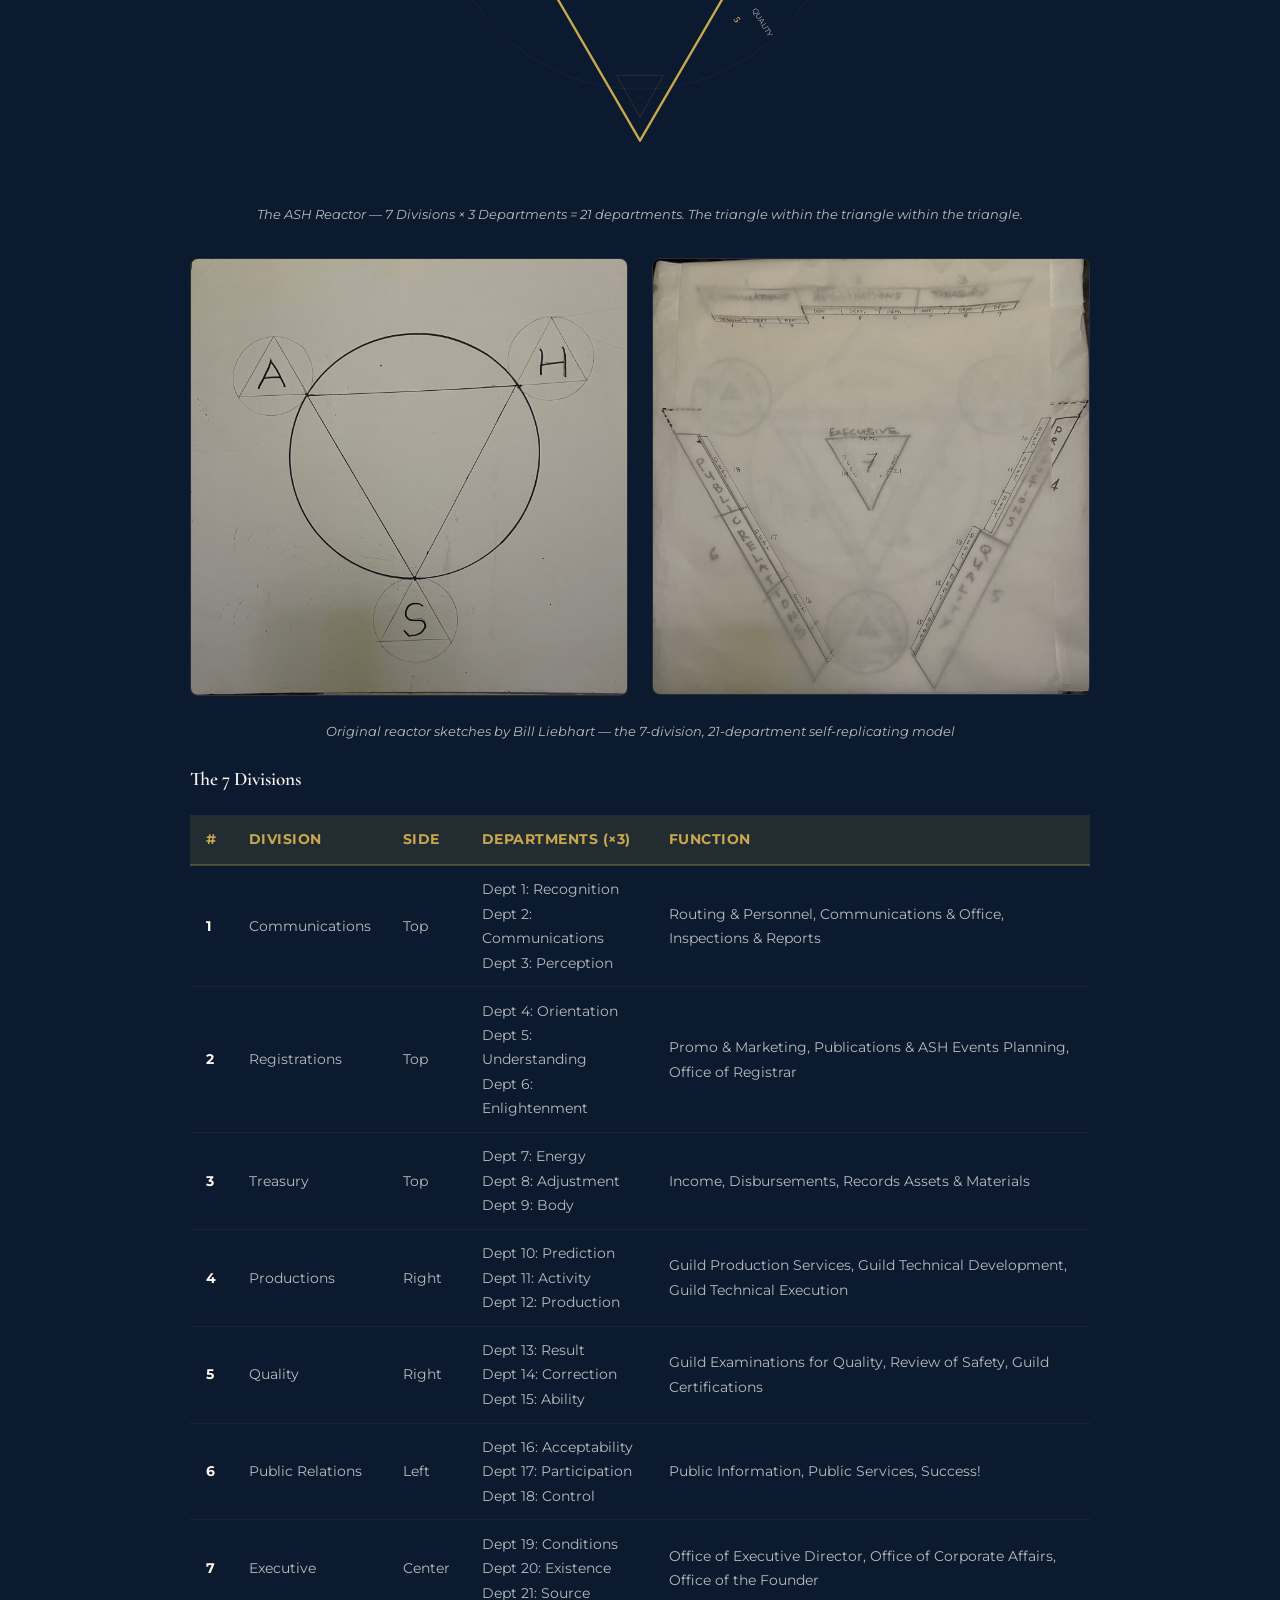
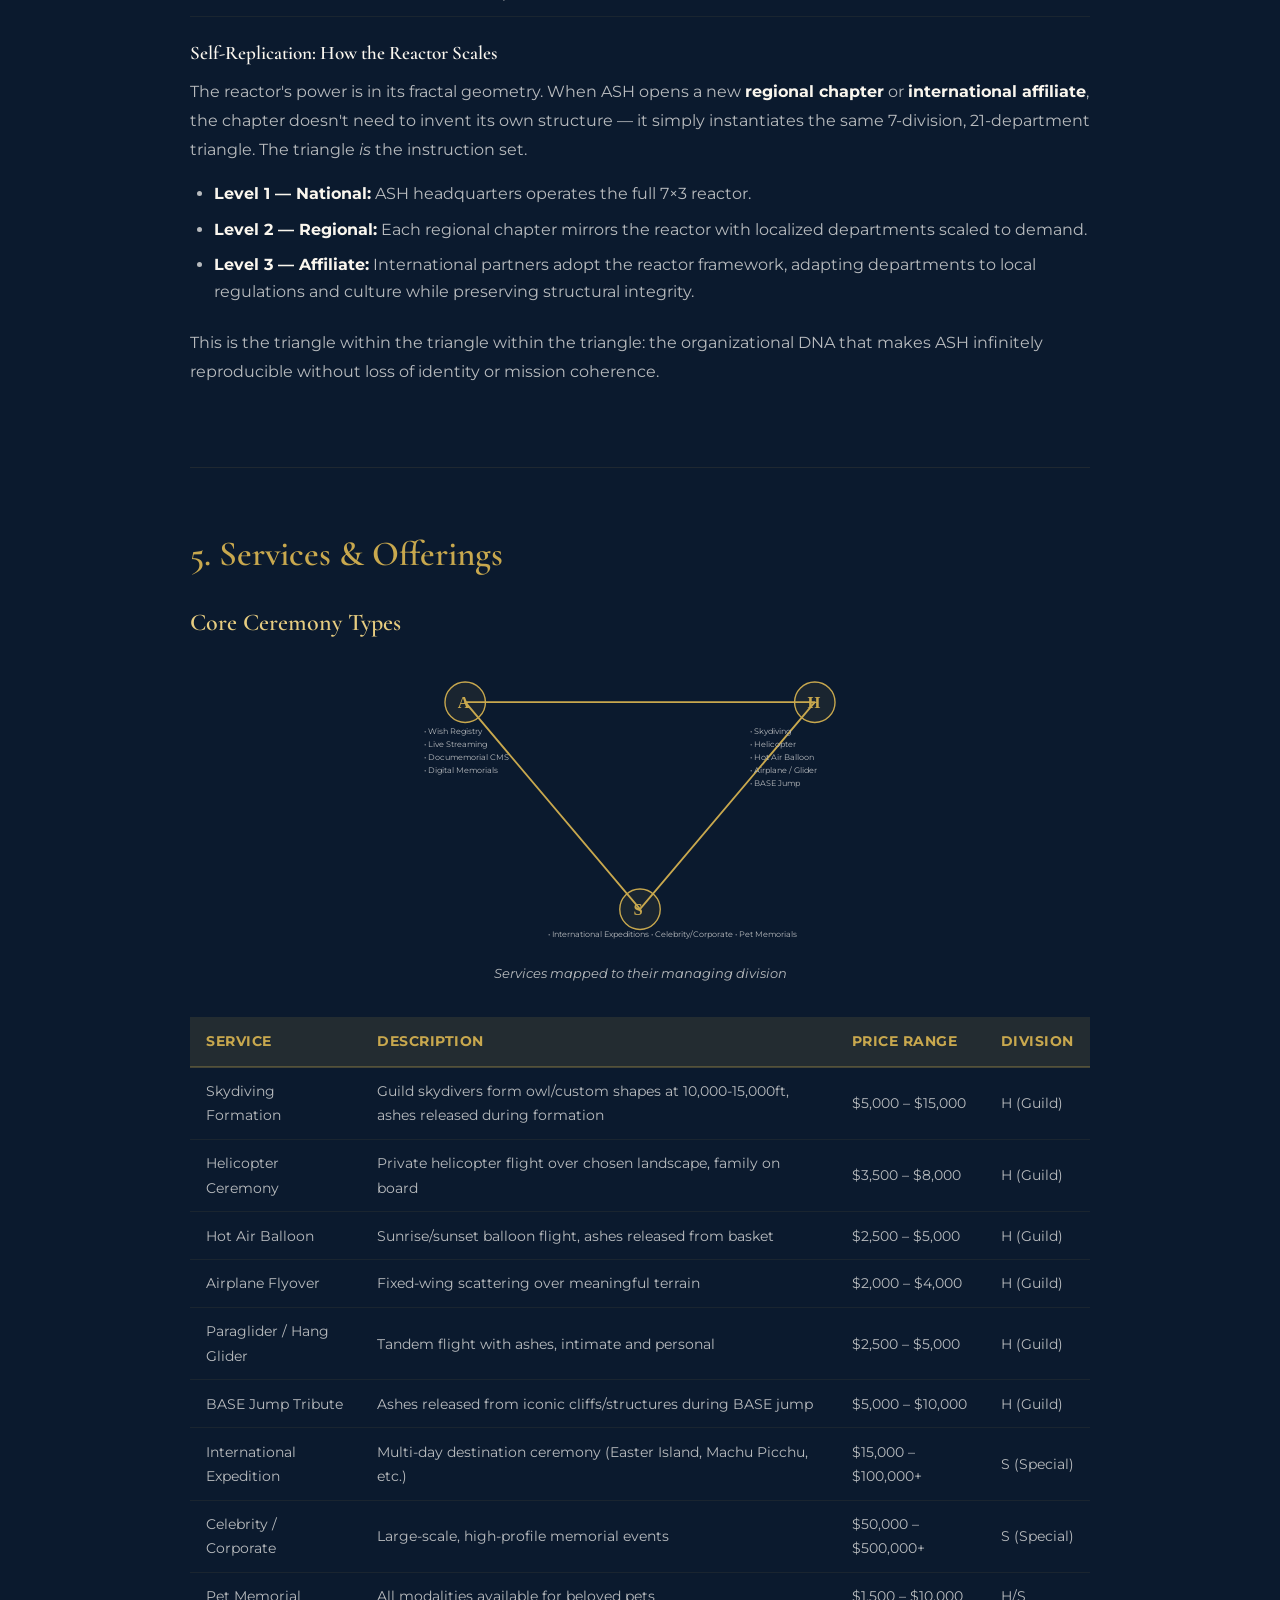
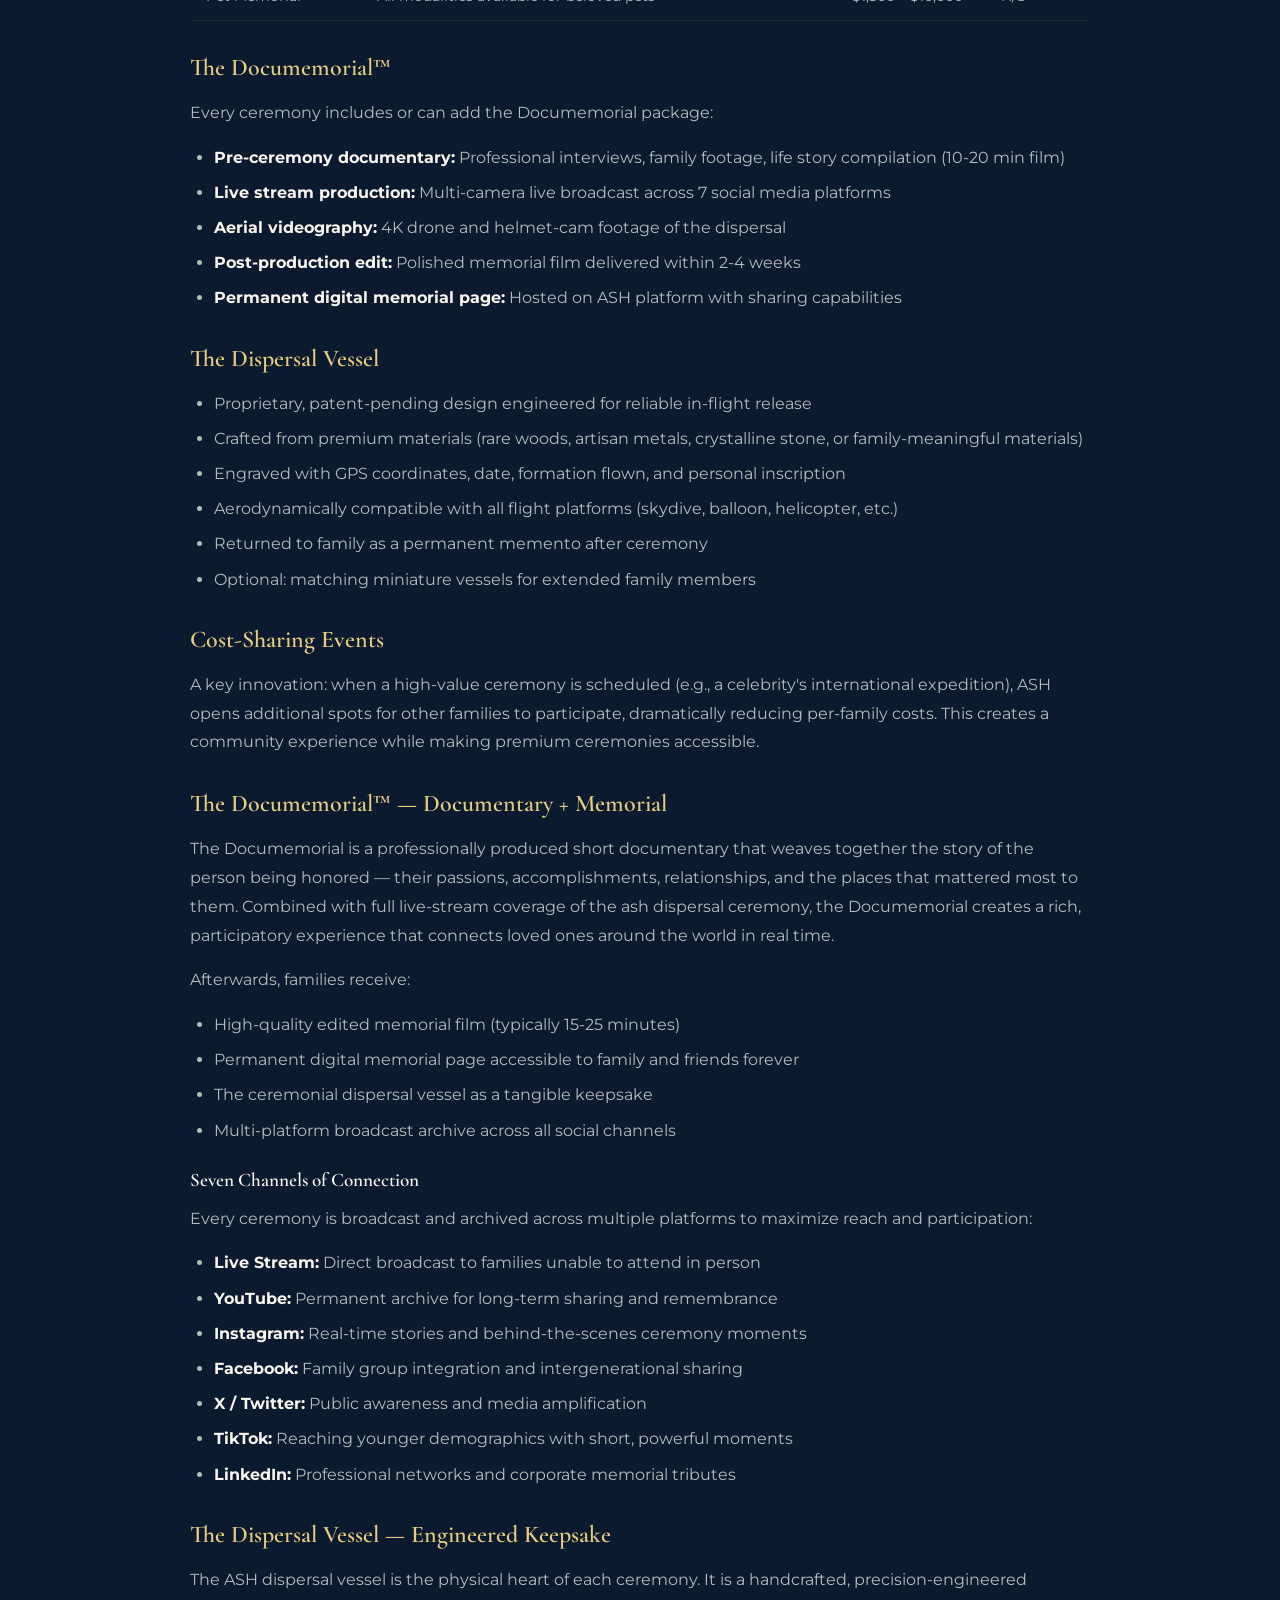
==== commit f0c77f25: "Publish 8A spreadsheet addendum tabs and Hero (Guild) terminology" ====
--- a/business-plan.html
+++ b/business-plan.html
@@ -404,7 +404,7 @@
           <text x="243" y="286" fill="#c8a84e" font-size="20" font-family="Georgia" font-weight="bold">S</text>
           <!-- Division labels -->
           <text x="18" y="75" fill="#b8bbbe" font-size="10" font-family="Montserrat">App &amp; Platform</text>
-          <text x="395" y="75" fill="#b8bbbe" font-size="10" font-family="Montserrat">Hero &amp; Guild</text>
+          <text x="395" y="75" fill="#b8bbbe" font-size="10" font-family="Montserrat">Hero (Guild)</text>
           <text x="215" y="315" fill="#b8bbbe" font-size="10" font-family="Montserrat">Special Events</text>
           <!-- Center owl icon -->
           <circle cx="250" cy="110" r="14" fill="none" stroke="#c8a84e" stroke-width="1" opacity="0.4"/>
@@ -425,7 +425,7 @@
         <li><strong>Proprietary Dispersal Vessel:</strong> Handcrafted, personalized containers that become family keepsakes after the ceremony.</li>
         <li><strong>Technology Platform:</strong> App-based wish registration, ceremony scheduling, live streaming, and digital memorial pages.</li>
         <li><strong>Cost-Sharing Events:</strong> Shared ceremonies that dramatically reduce individual family costs.</li>
-        <li><strong>Three-Pillar Model (A-S-H):</strong> App, Special Events, and Hero/Guild — each a semi-autonomous organization with dedicated leadership.</li>
+        <li><strong>Three-Pillar Model (A-S-H):</strong> App, Special Events, and Hero (Guild) — each a semi-autonomous organization with dedicated leadership.</li>
         <li><strong>International Reach:</strong> Destination ceremonies worldwide — Easter Island, Machu Picchu, Galápagos, and any meaningful location on Earth.</li>
       </ul>
 
@@ -489,7 +489,7 @@
           <text x="210" y="370" fill="#c8a84e" font-size="22" font-family="Georgia" font-weight="bold">S</text>
           <!-- Sublabels -->
           <text x="10" y="78" fill="#b8bbbe" font-size="10" font-family="Montserrat">App &amp; Platform</text>
-          <text x="370" y="78" fill="#b8bbbe" font-size="10" font-family="Montserrat">Hero &amp; Guild</text>
+          <text x="370" y="78" fill="#b8bbbe" font-size="10" font-family="Montserrat">Hero (Guild)</text>
           <text x="194" y="390" fill="#b8bbbe" font-size="10" font-family="Montserrat">Special Events</text>
           <!-- Chin: Affiliates -->
           <text x="170" y="395" fill="#c8a84e" font-size="10" font-family="Montserrat" opacity="0.5">AFFILIATES</text>
@@ -498,7 +498,7 @@
       </div>
       <ul>
         <li><strong>A (Top Left):</strong> The App & Digital Platform</li>
-        <li><strong>H (Top Right):</strong> The Hero & Guild (Operations)</li>
+        <li><strong>H (Top Right):</strong> The Hero (Guild) Operations</li>
         <li><strong>S (Bottom):</strong> Special Events (Premium Experiences)</li>
       </ul>
       <p>The owl's eyebrows represent <strong>IT</strong> (left) and <strong>IP</strong> (right) — the technology and intellectual property functions. The chin below the S vertex represents <strong>Affiliates Management</strong>. As ASH grows, the owl motif evolves — adding talons, wings (patrons/sponsors), and a full body — reflecting the organization's maturation.</p>
@@ -564,7 +564,7 @@
         </div>
         <div class="bp-pillar-card">
           <div class="bp-pillar-letter">H</div>
-          <h4>Hero & Guild</h4>
+          <h4>Hero (Guild)</h4>
           <p>Operational backbone that recruits, trains, certifies, and deploys aviation talent.</p>
           <ul>
             <li>Guild standards, onboarding, and safety governance</li>
@@ -750,7 +750,7 @@
           </tr>
           <tr>
             <td><strong>H</strong> (Top Right)</td>
-            <td>Hero & Guild</td>
+            <td>Hero (Guild)</td>
             <td>Guild recruitment/training, operations, logistics, dispersal device management</td>
             <td>Director of Operations</td>
           </tr>
@@ -830,9 +830,9 @@
         <p class="bp-triangle-caption">Lune Model — Each division's circle overlaps, creating shared crescent zones of collaboration</p>
       </div>
       <ul>
-        <li><strong>A Division:</strong> Driven by App/Tech. Lunes: S (Special Events) and H (Hero/Guild).</li>
+        <li><strong>A Division:</strong> Driven by App/Tech. Lunes: S (Special Events) and H (Hero (Guild)).</li>
         <li><strong>H Division:</strong> Driven by Operations/Guild. Lunes: A (App) and S (Special Events).</li>
-        <li><strong>S Division:</strong> Driven by Special Events. Lunes: A (App) and H (Hero/Guild).</li>
+        <li><strong>S Division:</strong> Driven by Special Events. Lunes: A (App) and H (Hero (Guild)).</li>
       </ul>
       <p>The driver division is always the <strong>upper lune</strong> in its circumscribed circle, ensuring clarity of ownership while maintaining interconnection.</p>
 
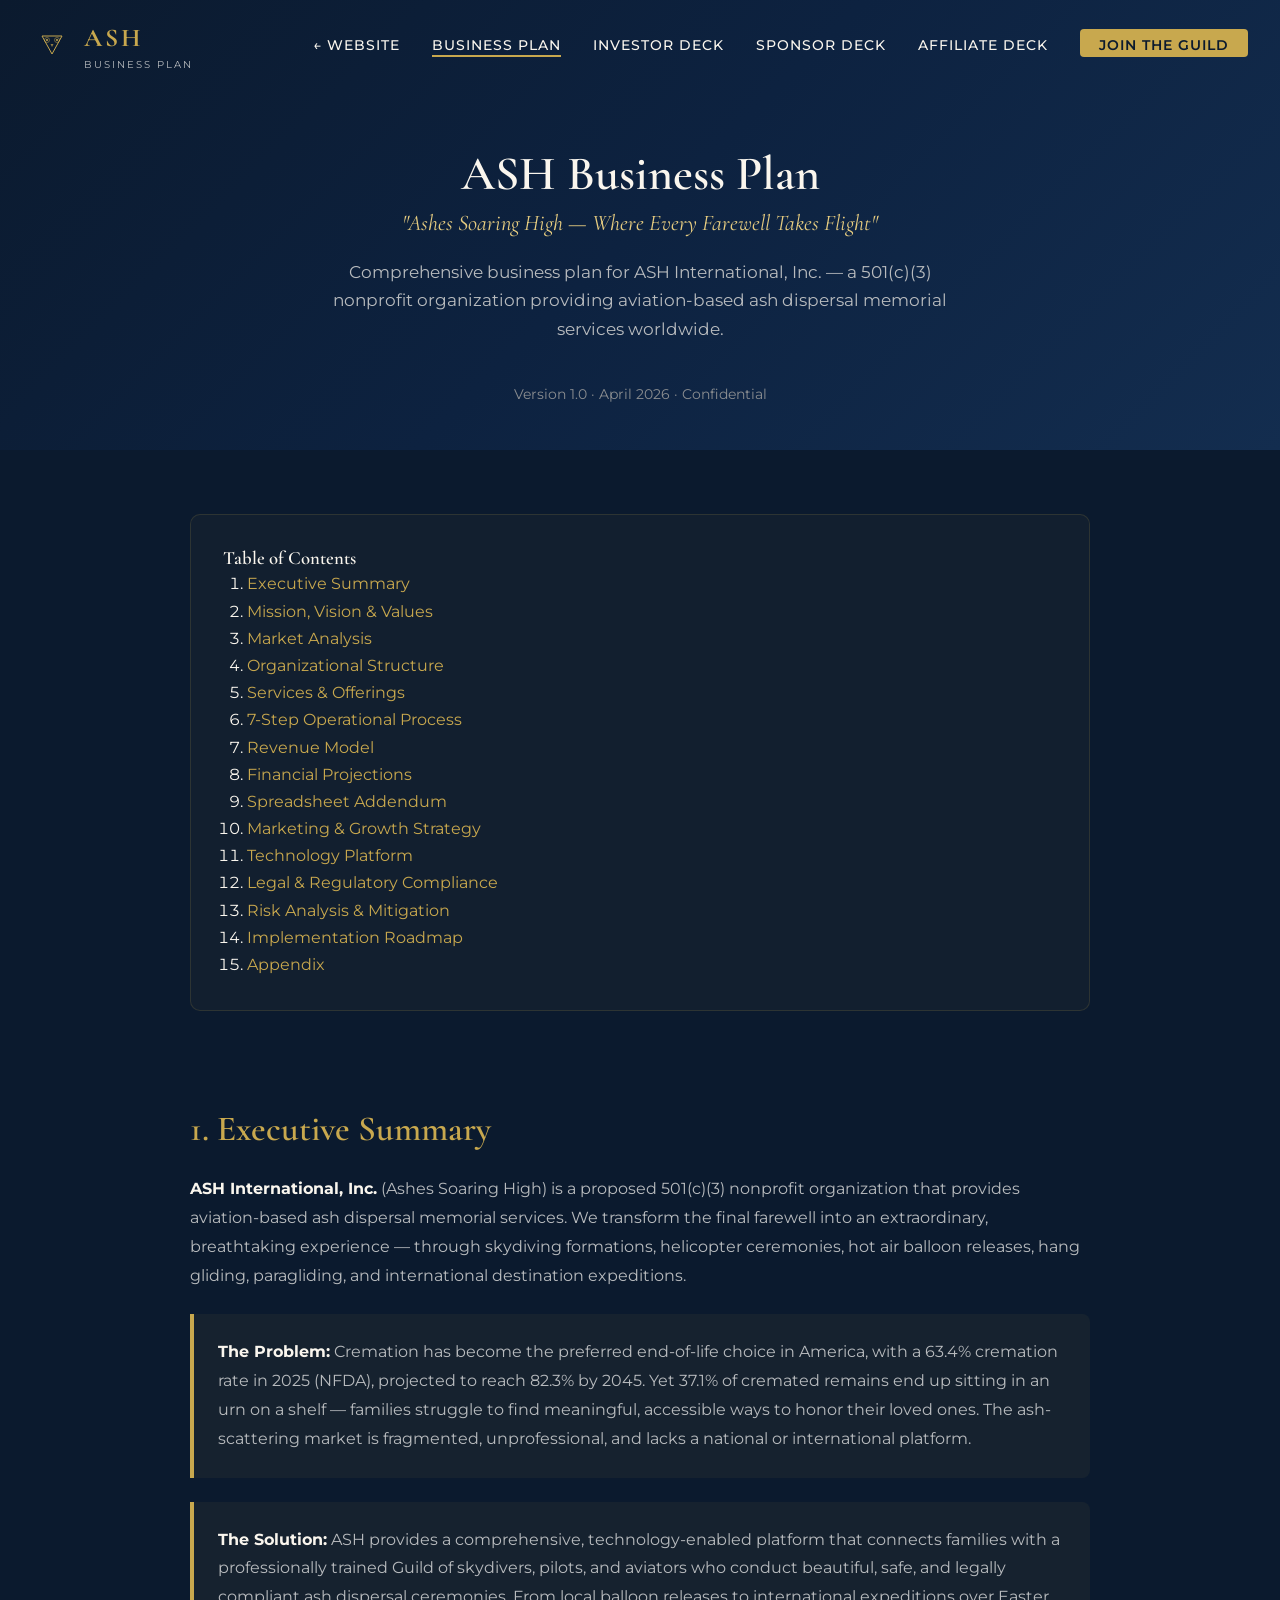
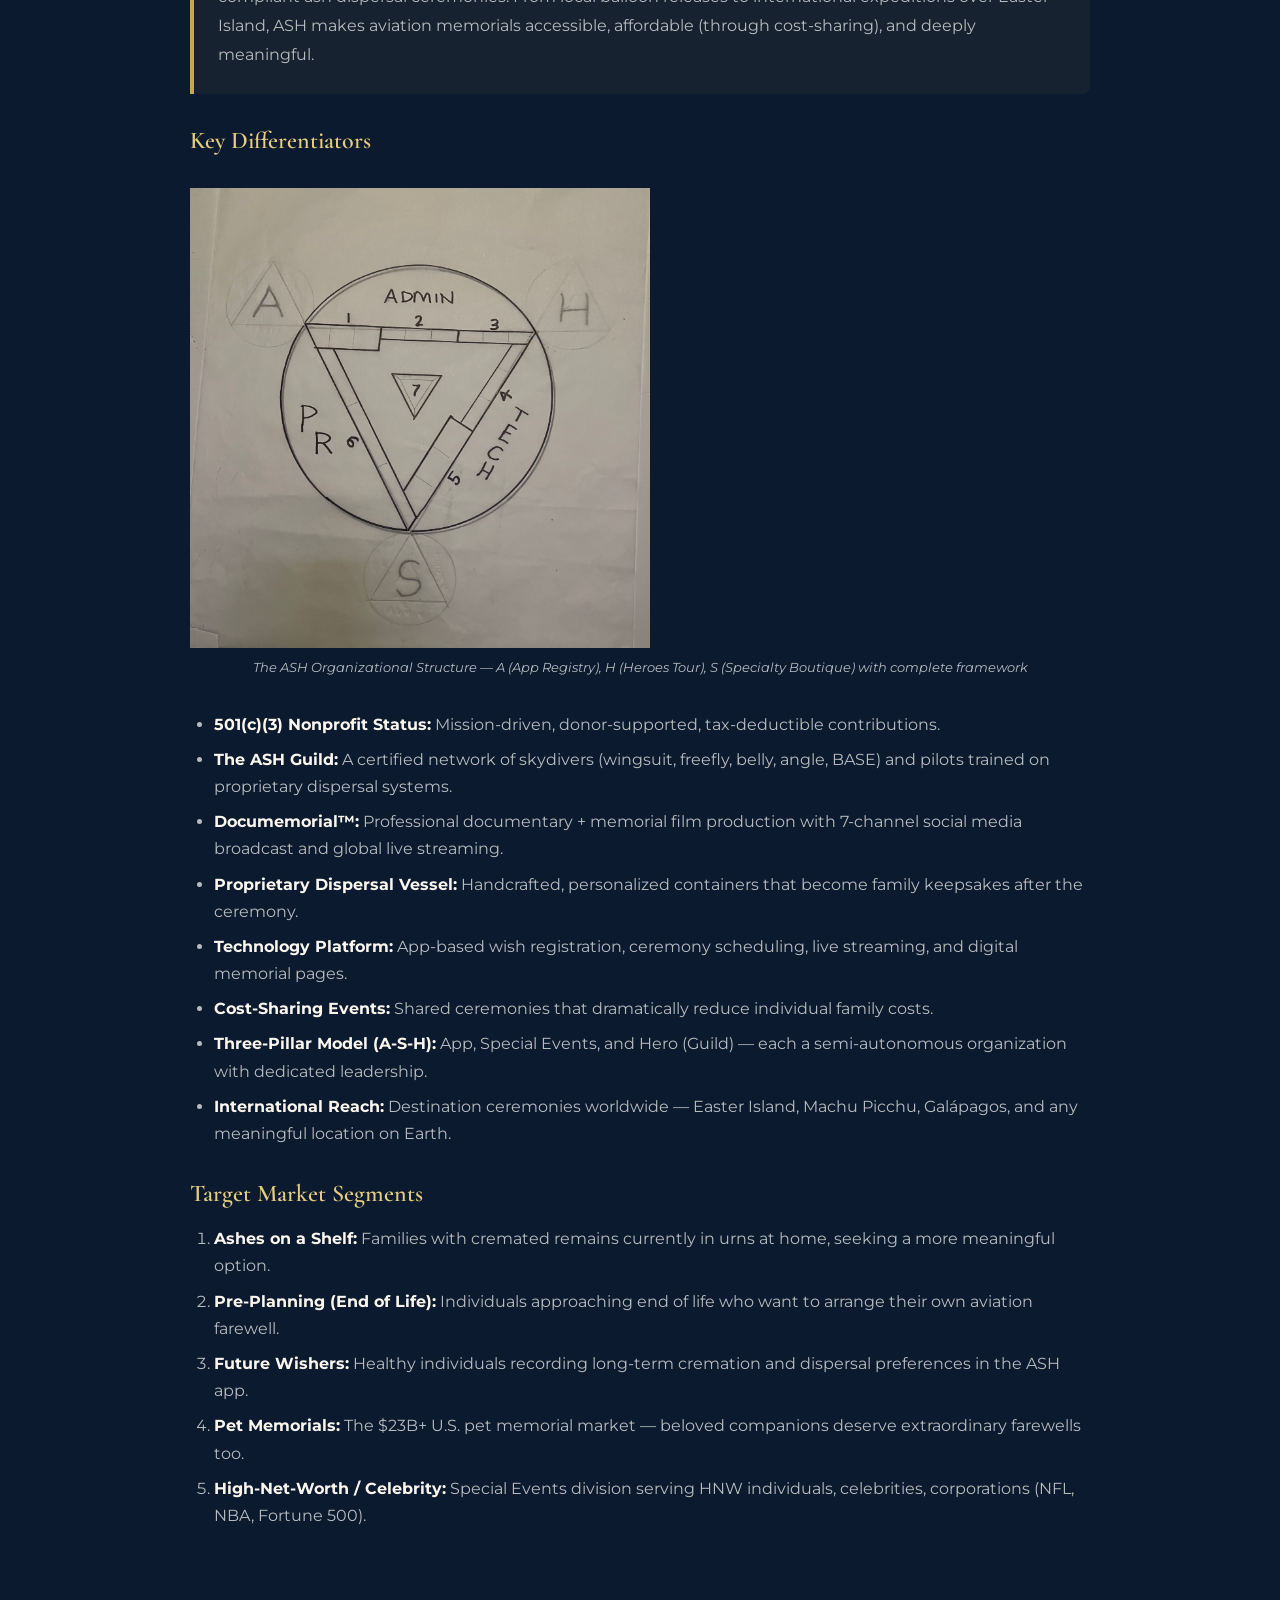
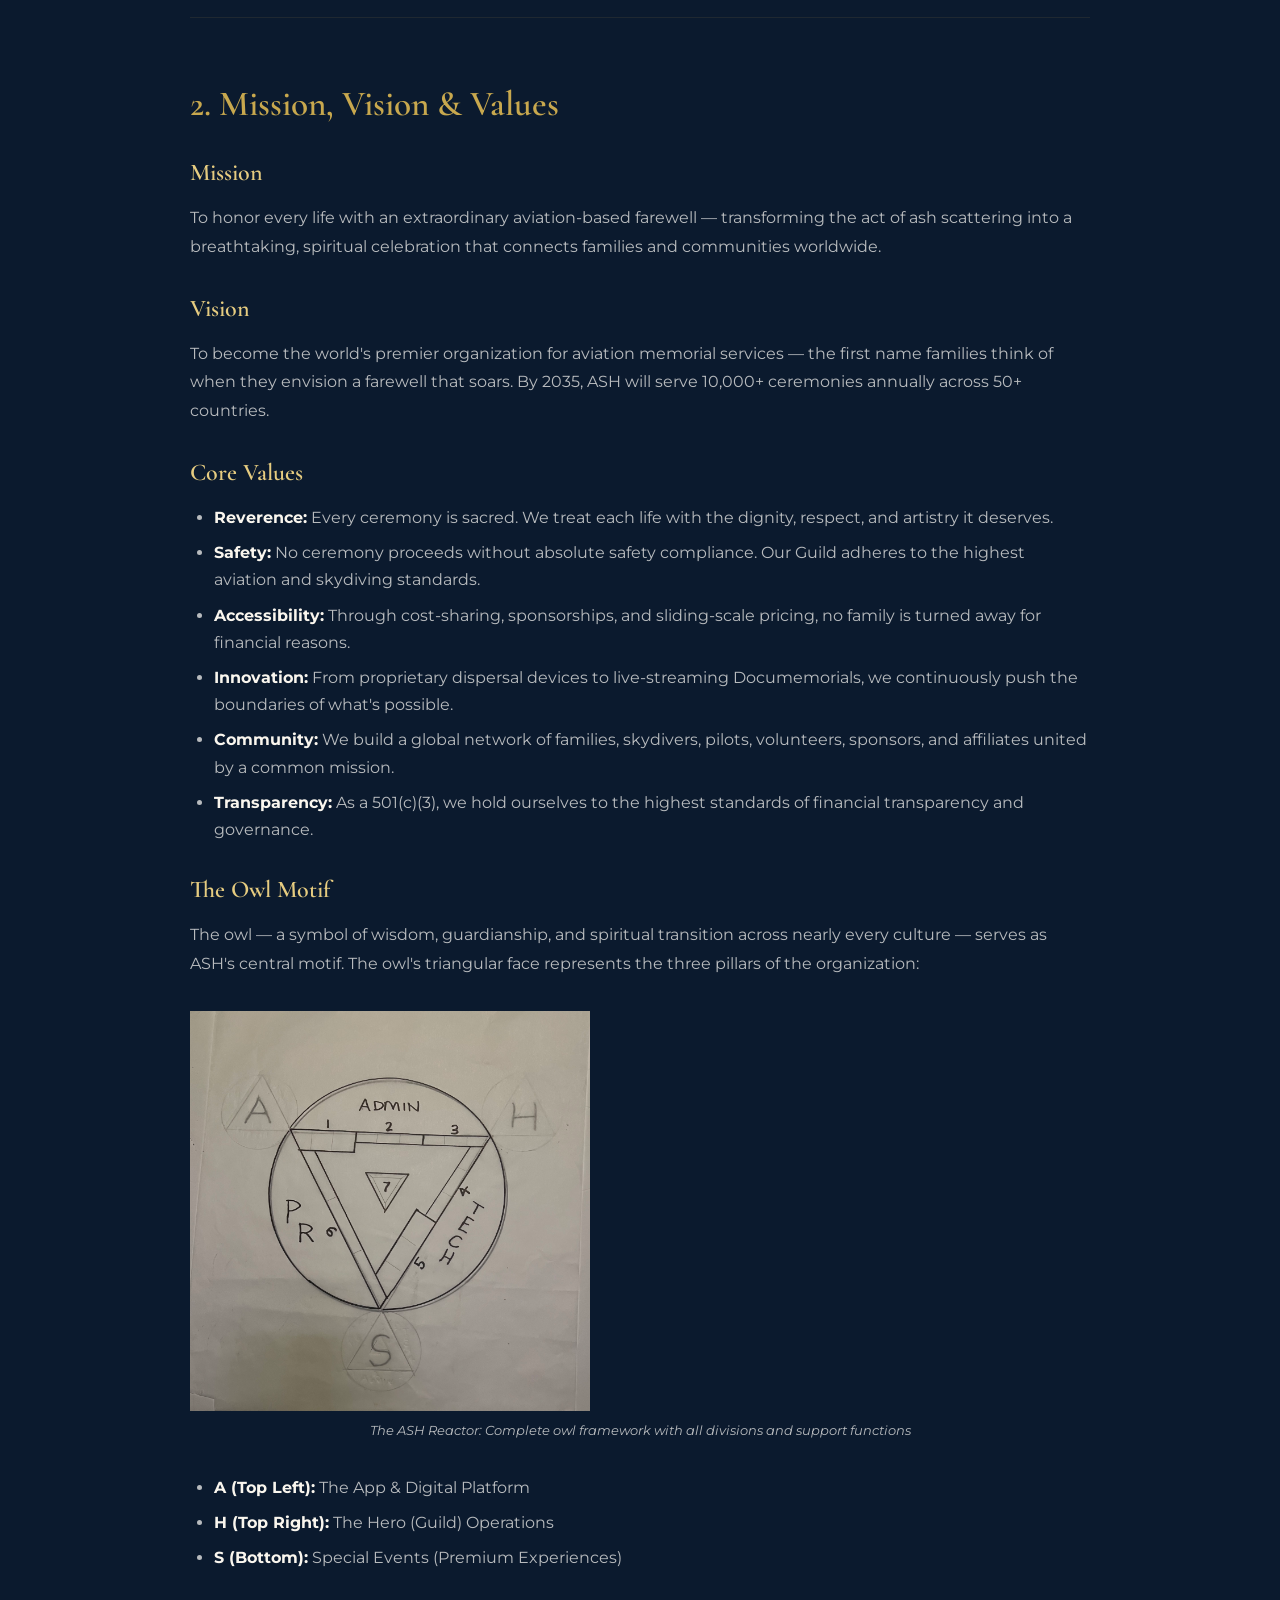
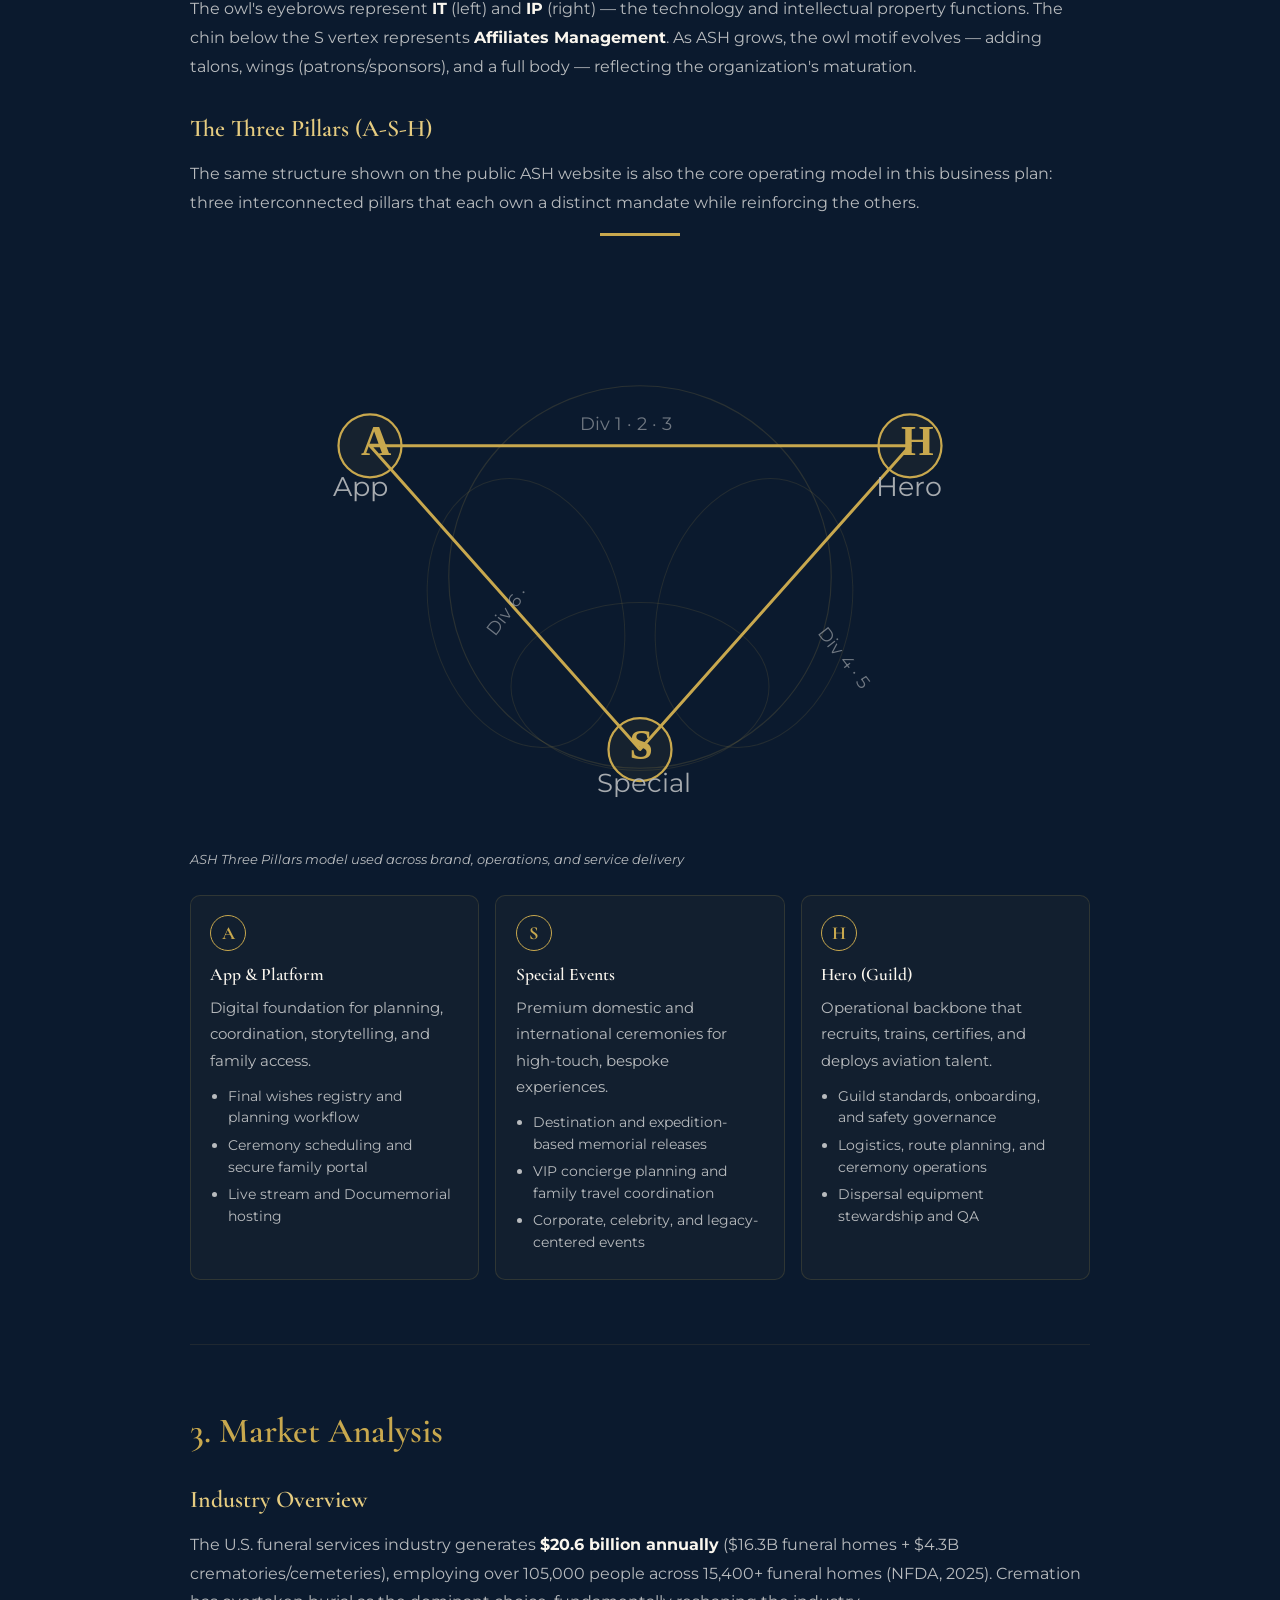
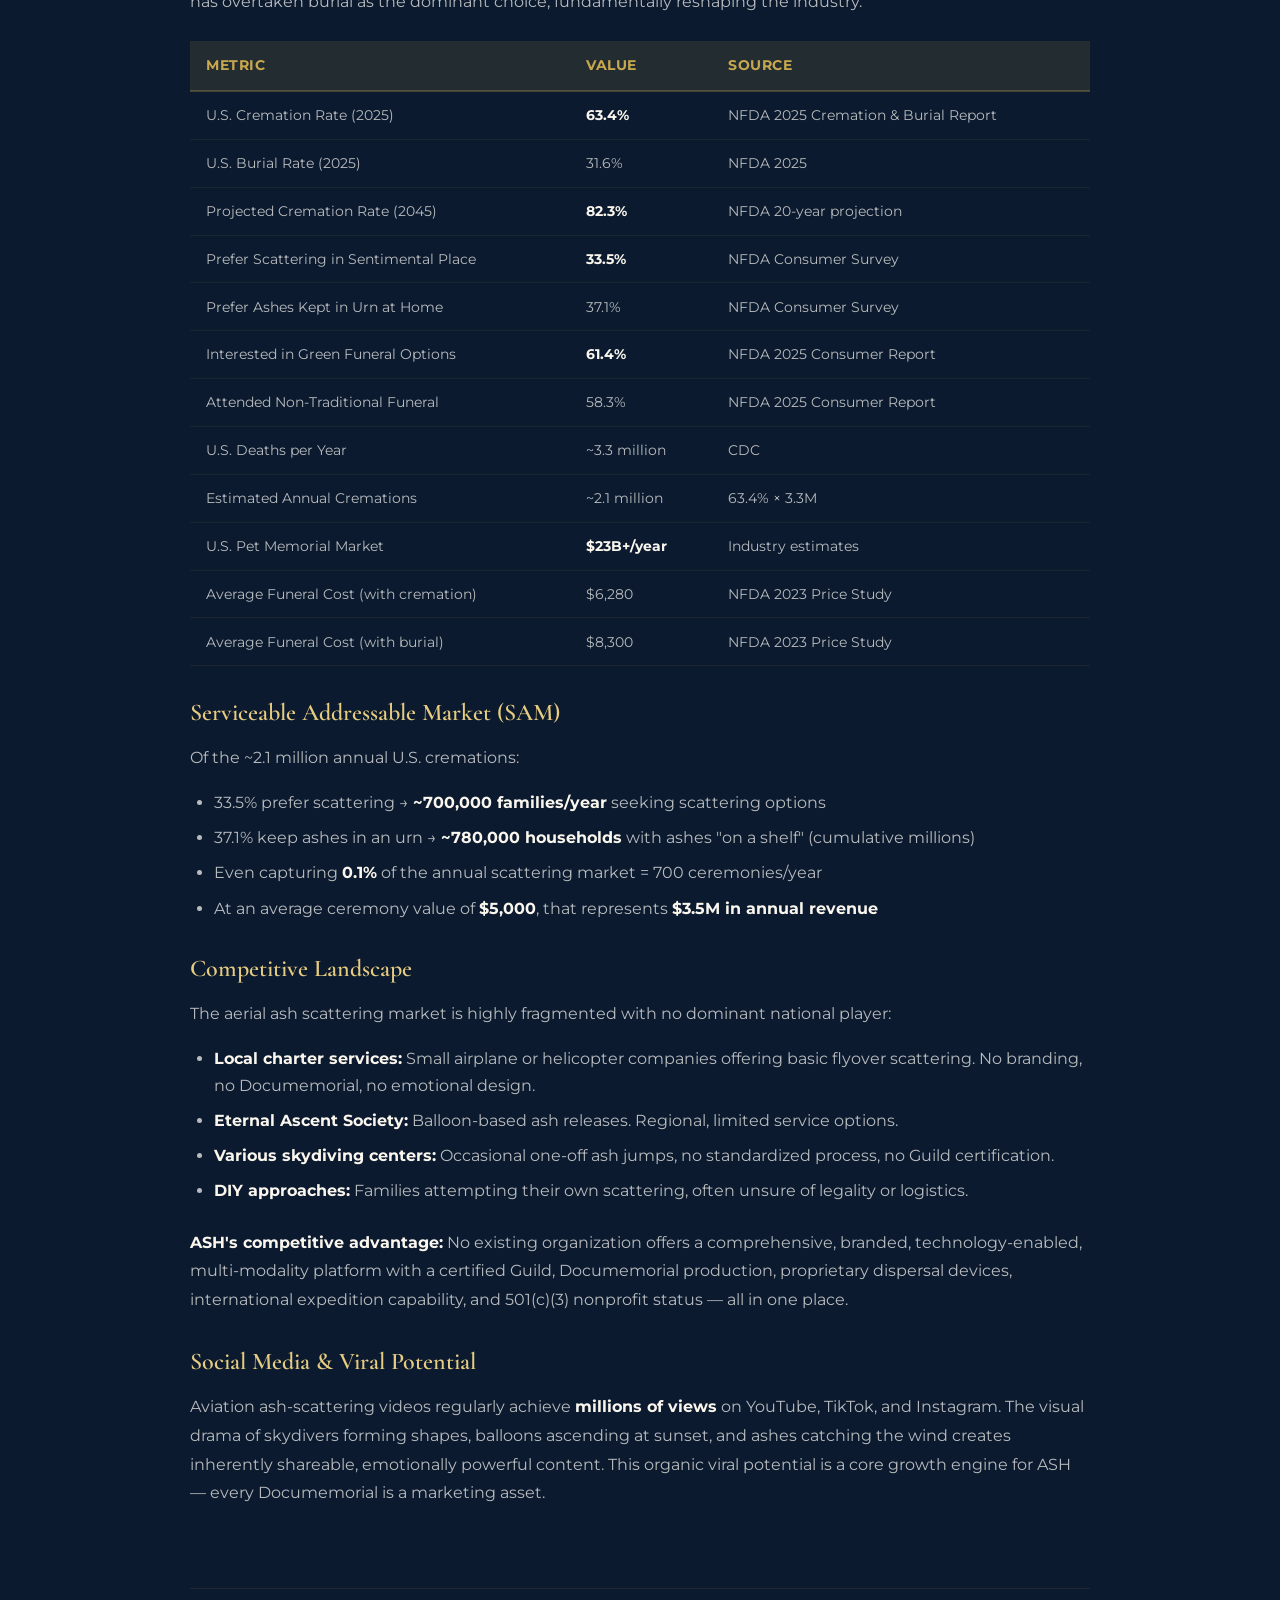
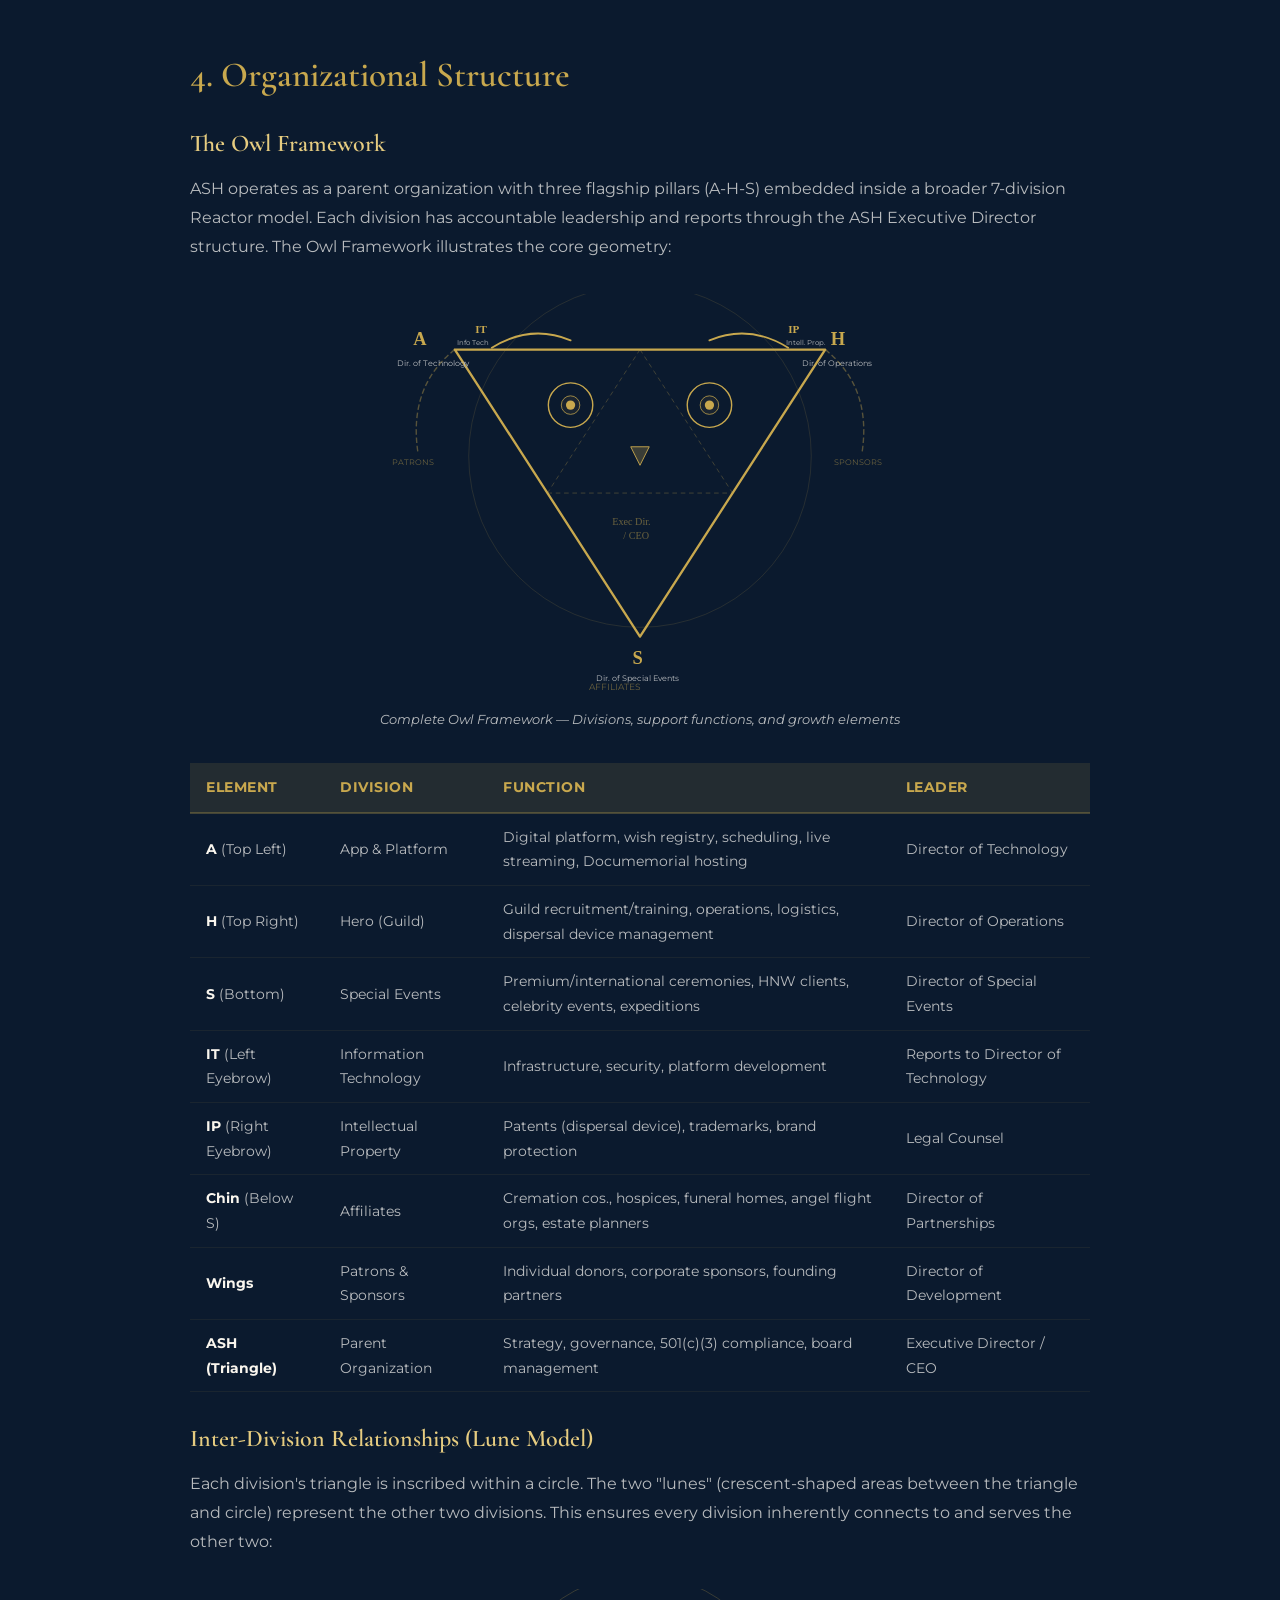
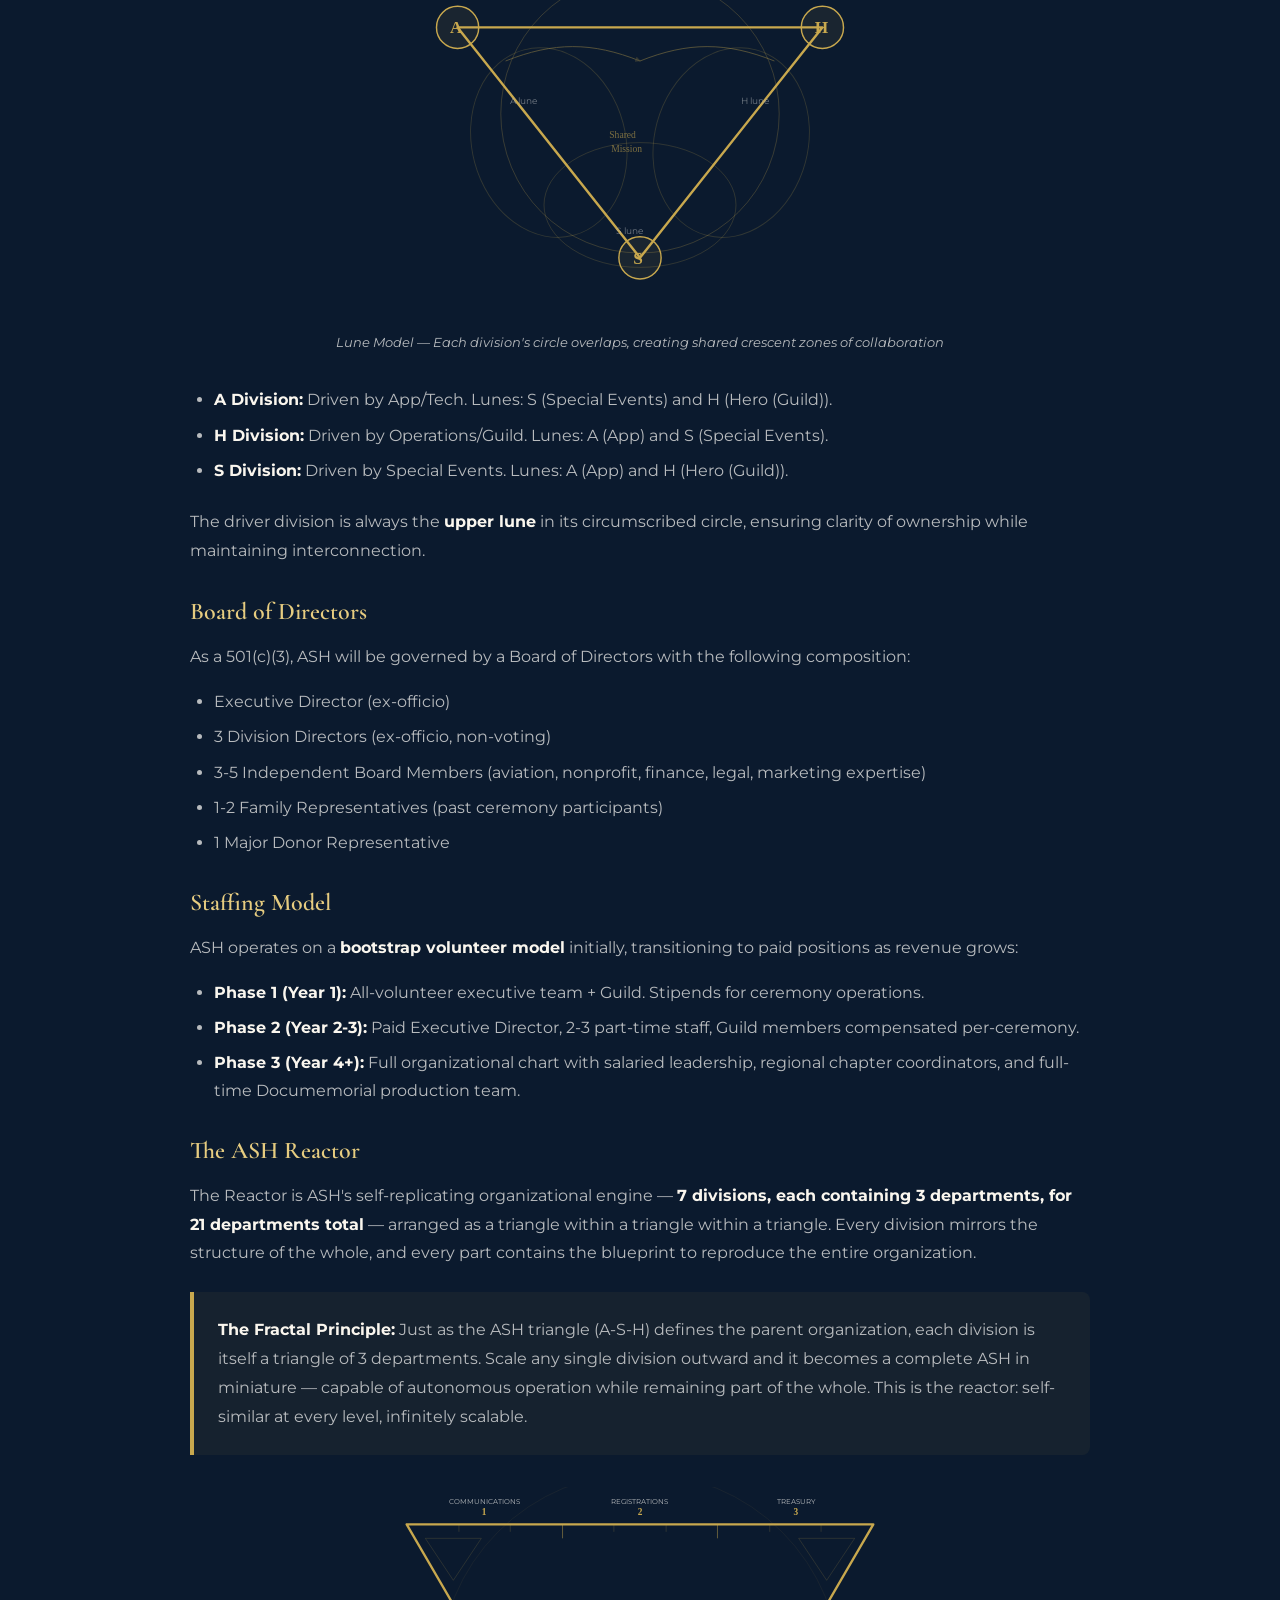
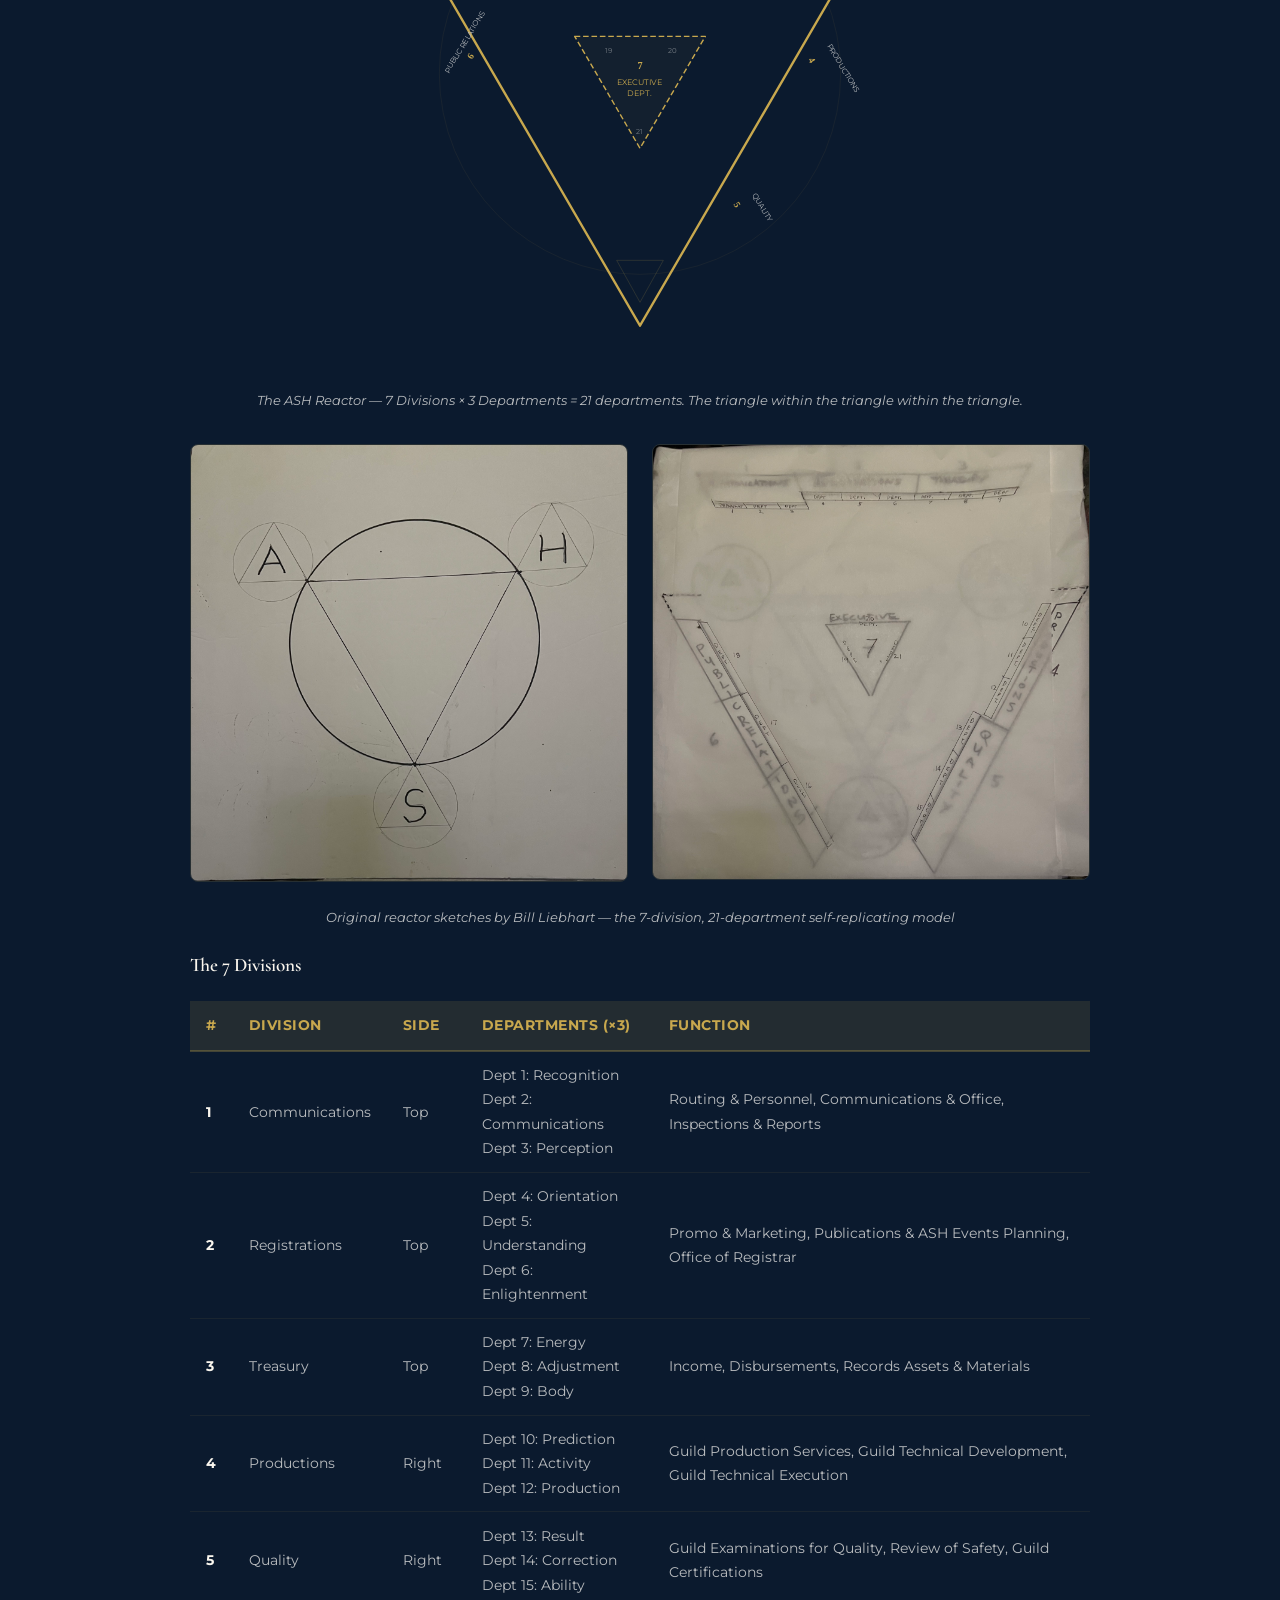
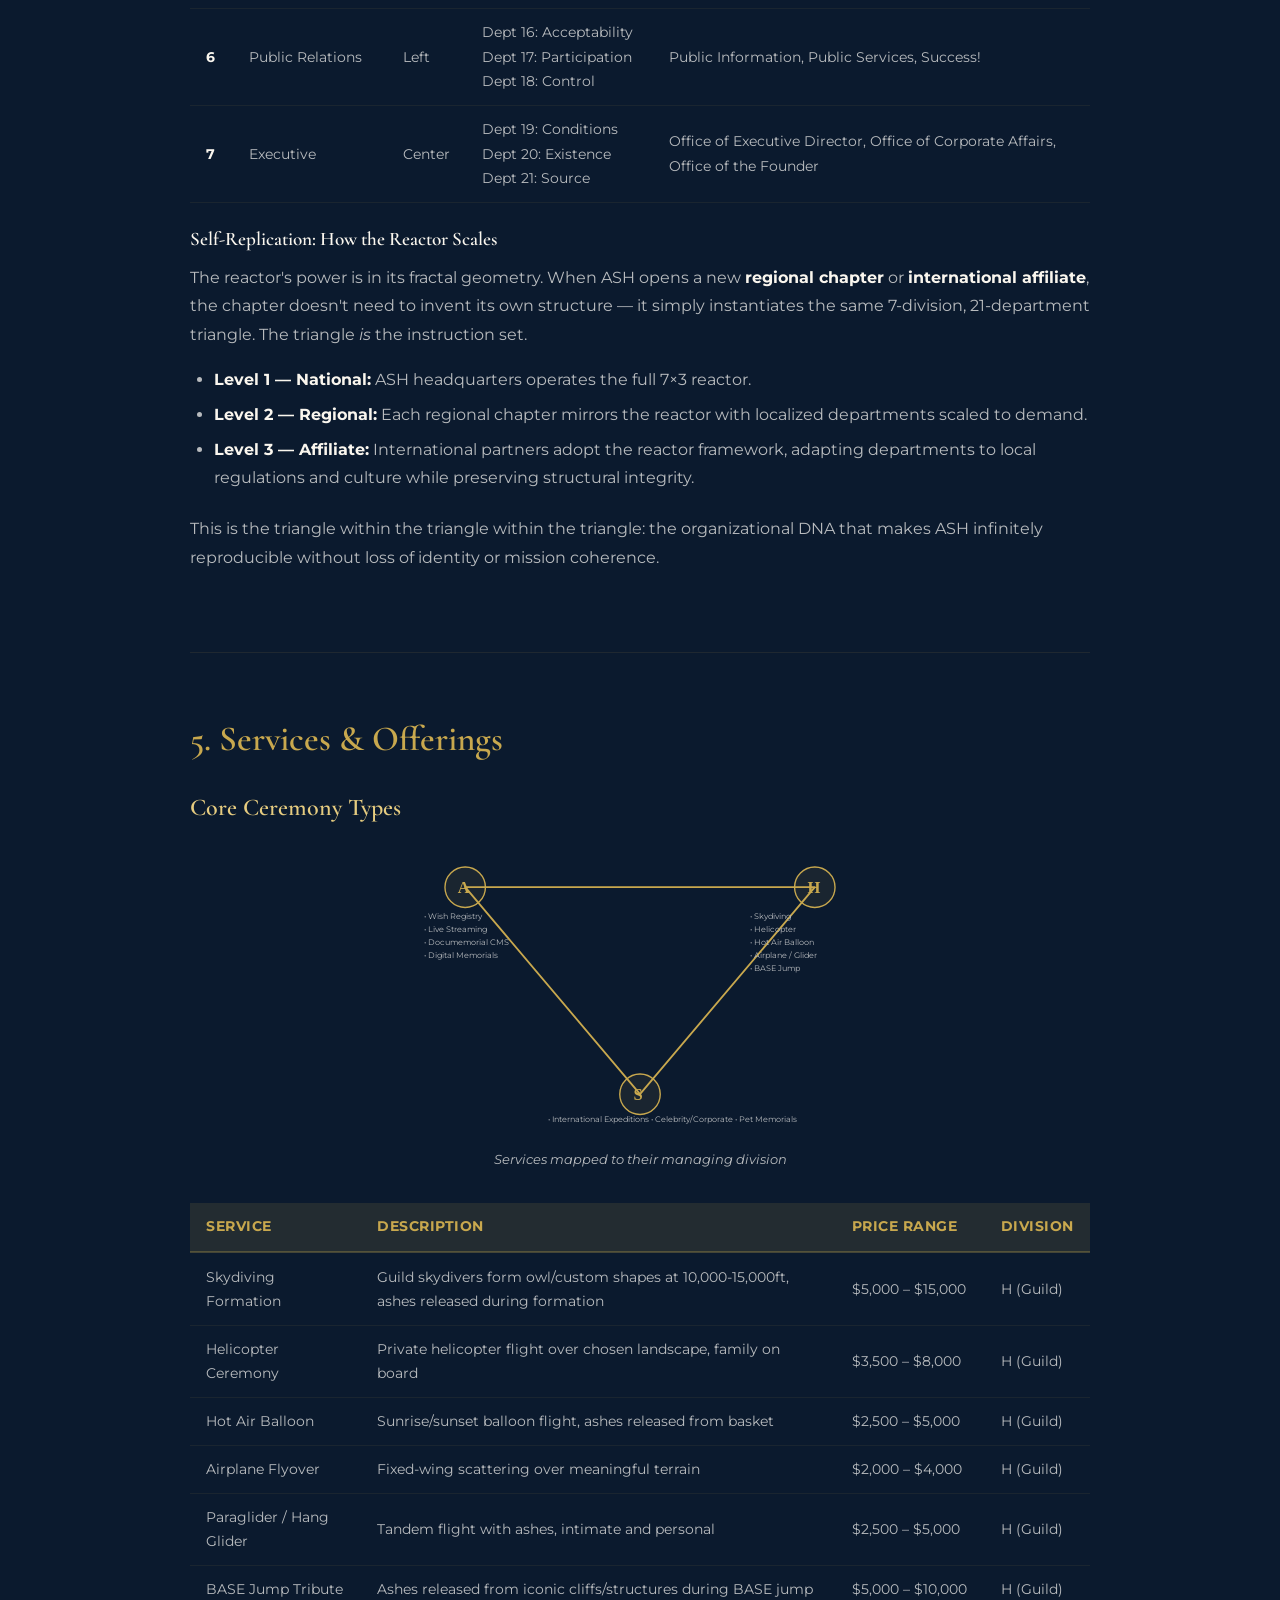
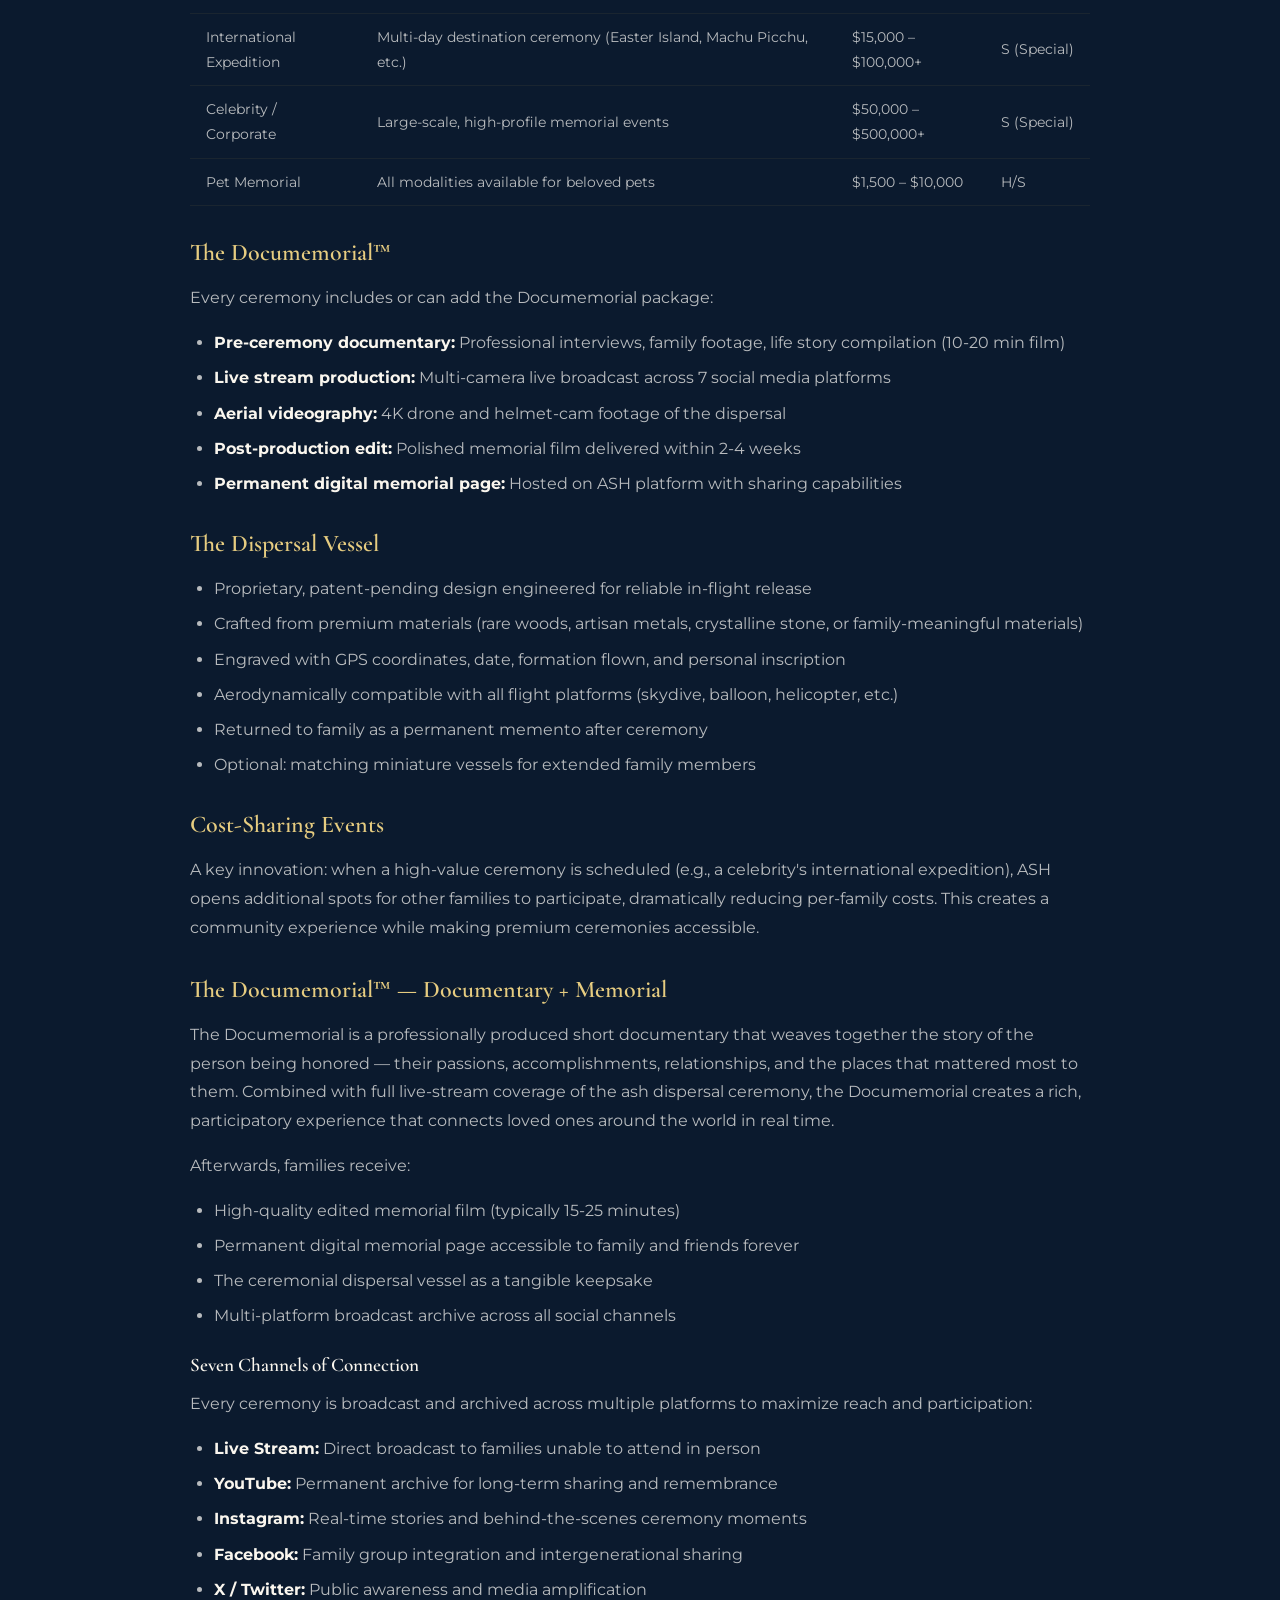
==== commit 72a27d23: "Replace diagrams with owl-shaped imagery and update styling" ====
--- a/business-plan.html
+++ b/business-plan.html
@@ -389,34 +389,8 @@
 
       <!-- Executive Summary Triangle -->
       <div class="bp-triangle-wrap">
-        <svg viewBox="0 0 500 320" xmlns="http://www.w3.org/2000/svg" style="max-width:460px;">
-          <!-- Main triangle (vertex down) -->
-          <polygon points="60,40 440,40 250,280" fill="none" stroke="#c8a84e" stroke-width="2.5" stroke-linejoin="round"/>
-          <!-- Circumscribed circle -->
-          <circle cx="250" cy="130" r="142" fill="none" stroke="#c8a84e" stroke-width="0.8" opacity="0.2"/>
-          <!-- Vertex circles -->
-          <circle cx="60" cy="40" r="26" fill="rgba(200,168,78,0.08)" stroke="#c8a84e" stroke-width="1.5"/>
-          <circle cx="440" cy="40" r="26" fill="rgba(200,168,78,0.08)" stroke="#c8a84e" stroke-width="1.5"/>
-          <circle cx="250" cy="280" r="26" fill="rgba(200,168,78,0.08)" stroke="#c8a84e" stroke-width="1.5"/>
-          <!-- Vertex letters -->
-          <text x="52" y="46" fill="#c8a84e" font-size="20" font-family="Georgia" font-weight="bold">A</text>
-          <text x="432" y="46" fill="#c8a84e" font-size="20" font-family="Georgia" font-weight="bold">H</text>
-          <text x="243" y="286" fill="#c8a84e" font-size="20" font-family="Georgia" font-weight="bold">S</text>
-          <!-- Division labels -->
-          <text x="18" y="75" fill="#b8bbbe" font-size="10" font-family="Montserrat">App &amp; Platform</text>
-          <text x="395" y="75" fill="#b8bbbe" font-size="10" font-family="Montserrat">Hero (Guild)</text>
-          <text x="215" y="315" fill="#b8bbbe" font-size="10" font-family="Montserrat">Special Events</text>
-          <!-- Center owl icon -->
-          <circle cx="250" cy="110" r="14" fill="none" stroke="#c8a84e" stroke-width="1" opacity="0.4"/>
-          <circle cx="243" cy="107" r="3" fill="#c8a84e" opacity="0.6"/>
-          <circle cx="257" cy="107" r="3" fill="#c8a84e" opacity="0.6"/>
-          <polygon points="247,113 253,113 250,118" fill="#c8a84e" opacity="0.4"/>
-          <!-- Edge descriptions -->
-          <text x="175" y="28" fill="#b8bbbe" font-size="9" font-family="Montserrat" text-anchor="middle" opacity="0.6">Technology ↔ Operations</text>
-          <text x="380" y="185" fill="#b8bbbe" font-size="9" font-family="Montserrat" opacity="0.6" transform="rotate(52,380,185)">Guild → Events</text>
-          <text x="118" y="200" fill="#b8bbbe" font-size="9" font-family="Montserrat" opacity="0.6" transform="rotate(-52,118,200)">Events → App</text>
-        </svg>
-        <p class="bp-triangle-caption">The ASH Isosceles Triangle — vertex-down, A top-left, H top-right, S bottom</p>
+        <img src="images/diagrams/FullSizeRender%202.jpeg" alt="ASH A-H-S Organizational Structure with A (App Registry), H (Heroes Tour), S (Specialty Boutique), and complete framework" style="max-width:460px; height:auto;">
+        <p class="bp-triangle-caption">The ASH Organizational Structure — A (App Registry), H (Heroes Tour), S (Specialty Boutique) with complete framework</p>
       </div>
       <ul>
         <li><strong>501(c)(3) Nonprofit Status:</strong> Mission-driven, donor-supported, tax-deductible contributions.</li>
@@ -464,37 +438,8 @@
 
       <!-- Owl Motif Triangle -->
       <div class="bp-triangle-wrap">
-        <svg viewBox="0 0 440 400" xmlns="http://www.w3.org/2000/svg" style="max-width:400px;">
-          <!-- Main triangle (vertex down) -->
-          <polygon points="50,60 390,60 220,340" fill="none" stroke="#c8a84e" stroke-width="2.5" stroke-linejoin="round"/>
-          <!-- Circumscribed circle -->
-          <circle cx="220" cy="160" r="165" fill="none" stroke="#c8a84e" stroke-width="1" opacity="0.2"/>
-          <!-- Eyes -->
-          <circle cx="160" cy="120" r="22" fill="none" stroke="#c8a84e" stroke-width="1.5"/>
-          <circle cx="160" cy="120" r="10" fill="rgba(200,168,78,0.08)" stroke="#c8a84e" stroke-width="1"/>
-          <circle cx="160" cy="120" r="5" fill="#c8a84e"/>
-          <circle cx="280" cy="120" r="22" fill="none" stroke="#c8a84e" stroke-width="1.5"/>
-          <circle cx="280" cy="120" r="10" fill="rgba(200,168,78,0.08)" stroke="#c8a84e" stroke-width="1"/>
-          <circle cx="280" cy="120" r="5" fill="#c8a84e"/>
-          <!-- Eyebrows -->
-          <path d="M95,58 Q128,38 160,52" fill="none" stroke="#c8a84e" stroke-width="2" stroke-linecap="round"/>
-          <path d="M345,58 Q312,38 280,52" fill="none" stroke="#c8a84e" stroke-width="2" stroke-linecap="round"/>
-          <text x="85" y="45" fill="#c8a84e" font-size="13" font-family="Georgia" opacity="0.7">IT</text>
-          <text x="340" y="45" fill="#c8a84e" font-size="13" font-family="Georgia" opacity="0.7">IP</text>
-          <!-- Beak -->
-          <polygon points="210,155 230,155 220,175" fill="rgba(200,168,78,0.25)" stroke="#c8a84e" stroke-width="1"/>
-          <!-- Vertex labels -->
-          <text x="14" y="55" fill="#c8a84e" font-size="22" font-family="Georgia" font-weight="bold">A</text>
-          <text x="396" y="55" fill="#c8a84e" font-size="22" font-family="Georgia" font-weight="bold">H</text>
-          <text x="210" y="370" fill="#c8a84e" font-size="22" font-family="Georgia" font-weight="bold">S</text>
-          <!-- Sublabels -->
-          <text x="10" y="78" fill="#b8bbbe" font-size="10" font-family="Montserrat">App &amp; Platform</text>
-          <text x="370" y="78" fill="#b8bbbe" font-size="10" font-family="Montserrat">Hero (Guild)</text>
-          <text x="194" y="390" fill="#b8bbbe" font-size="10" font-family="Montserrat">Special Events</text>
-          <!-- Chin: Affiliates -->
-          <text x="170" y="395" fill="#c8a84e" font-size="10" font-family="Montserrat" opacity="0.5">AFFILIATES</text>
-        </svg>
-        <p class="bp-triangle-caption">The Owl: IT (left eyebrow), IP (right eyebrow), Affiliates (chin below S)</p>
+        <img src="images/diagrams/FullSizeRender%202.jpeg" alt="ASH Reactor - Complete organizational structure with A (App Registry), H (Heroes Tour), S (Specialty Boutique), and all divisions" style="max-width:400px; height:auto;">
+        <p class="bp-triangle-caption">The ASH Reactor: Complete owl framework with all divisions and support functions</p>
       </div>
       <ul>
         <li><strong>A (Top Left):</strong> The App & Digital Platform</li>
@@ -2168,44 +2113,44 @@
         <table class="bp-table">
           <thead>
             <tr>
-              <th>Item</th>
-              <th>Timing</th>
-              <th>Estimated Cost</th>
+              <th>Budget Block</th>
+              <th>Month</th>
+              <th>Amount</th>
             </tr>
           </thead>
           <tbody>
-            <tr><td>Trigger Remote Transmitter</td><td>APR</td><td>$5,000.00</td></tr>
-            <tr><td>Trigger Remote Receiver</td><td>APR</td><td>$5,000.00</td></tr>
-            <tr><td>Transmitter Mount/Assembly</td><td>APR</td><td>$1,000.00</td></tr>
-            <tr><td>Receiver Mount/Assembly</td><td>APR</td><td>$1,000.00</td></tr>
+            <tr><td>R&amp;D Vendor Parts TOTAL</td><td>APR</td><td>$23,100.00</td></tr>
+            <tr><td>Prototype Tech Hours (Giz + Assistant + Mockup)</td><td>APR</td><td>$19,400.00</td></tr>
+            <tr><td>Modular ADS Components (3-unit build set)</td><td>APR</td><td>$50,800.00</td></tr>
+            <tr><td>Tech Production Development (rows 52-55)</td><td>APR</td><td>$15,250.00</td></tr>
+            <tr><td>Documorial Post Production Estimated TOTAL</td><td>APR</td><td>$30,500.00</td></tr>
+            <tr><td>Press Release Pack Distribution Total</td><td>APR</td><td>$2,000.00</td></tr>
           </tbody>
         </table>
+        <p class="bp-mini-caption">Source values pulled from worksheet lines with explicit non-zero month entries (primarily APR staging).</p>
       </div>
 
       <div id="bp-tab-event-budget" class="bp-tab-pane" role="tabpanel">
         <h3>Worksheet: ASH Family Sawtooth ADS Event Budget</h3>
-        <p>Worksheet heading: <strong>Basic Sawtooth Location's Special Event budget</strong>. Budget columns are structured JAN through JUN for phased logistics planning.</p>
+        <p>Worksheet heading: <strong>Basic Sawtooth Location's Special Event budget</strong>. Extracted non-zero totals appear in OCT for the event scenarios.</p>
         <table class="bp-table">
           <thead>
             <tr>
-              <th>Budget Track</th>
-              <th>Cadence</th>
-              <th>Purpose</th>
+              <th>Sawtooth Budget Scenario</th>
+              <th>Month</th>
+              <th>Estimated Vendor Parts TOTAL</th>
             </tr>
           </thead>
           <tbody>
-            <tr>
-              <td>Event Vendors, Supplies, and Logistics</td>
-              <td>JAN-JUN</td>
-              <td>Multi-month event cost sequencing for Sawtooth execution</td>
-            </tr>
-            <tr>
-              <td>Special Event Operating Window</td>
-              <td>Pre-season planning</td>
-              <td>Allows sponsor alignment before field deployment</td>
-            </tr>
+            <tr><td>Event Vendors Baseline TOTAL</td><td>OCT</td><td>$26,200.00</td></tr>
+            <tr><td>ASH Deployment Option A TOTAL</td><td>OCT</td><td>$11,800.00</td></tr>
+            <tr><td>ASH Deployment Option B TOTAL</td><td>OCT</td><td>$33,000.00</td></tr>
+            <tr><td>ASH Deployment Option C TOTAL</td><td>OCT</td><td>$19,500.00</td></tr>
+            <tr><td>ASH Deployment Option D TOTAL</td><td>OCT</td><td>$18,600.00</td></tr>
+            <tr><td><strong>Combined A-D Options</strong></td><td><strong>OCT</strong></td><td><strong>$82,900.00</strong></td></tr>
           </tbody>
         </table>
+        <p class="bp-mini-caption">The worksheet also contains recurring $6 entries in SEP associated with formula artifacts; primary budget totals are shown above.</p>
       </div>
 
       <div id="bp-tab-app-budget" class="bp-tab-pane" role="tabpanel">
@@ -2213,30 +2158,183 @@
         <table class="bp-table">
           <thead>
             <tr>
-              <th>Budget Group</th>
-              <th>Month Pattern</th>
-              <th>Visible Line Items</th>
+              <th>APP Registry Budget Line</th>
+              <th>Month</th>
+              <th>Amount</th>
             </tr>
           </thead>
           <tbody>
-            <tr>
-              <td>Supplies Vendor Cost Estimates</td>
-              <td>JAN-JUN</td>
-              <td>Recurring placeholder entries shown at $5.00 in APR rows</td>
-            </tr>
-            <tr>
-              <td>Registry Platform Build Support</td>
-              <td>Monthly staging model</td>
-              <td>Framework prepared for expanded itemized app development costs</td>
-            </tr>
+            <tr><td>Estimated Vendor Parts TOTAL</td><td>APR</td><td>$45.00</td></tr>
+            <tr><td>Tech Hours Cost Estimated TOTAL</td><td>APR</td><td>$6.00</td></tr>
+            <tr><td>Estimated TOTAL</td><td>APR</td><td>$6.00</td></tr>
+            <tr><td>Consulting Hours</td><td>APR</td><td>$3.00</td></tr>
           </tbody>
         </table>
+        <p class="bp-mini-caption">Current APP sheet appears to be a starter scaffold with low placeholder values and should be expanded in the next budget revision.</p>
       </div>
     </div>
 
+    <div class="bp-section" id="marketing">
+      <h2>9. Marketing & Growth Strategy</h2>
+
+      <p>ASH growth is driven by a dual engine: trusted referral partners at the moment of need and high-visibility storytelling that compounds brand reach over time. The strategy prioritizes conversion quality over raw traffic in early stages.</p>
+
+      <h3>Channel Priorities</h3>
+      <table class="bp-table">
+        <thead>
+          <tr>
+            <th>Channel</th>
+            <th>Primary Objective</th>
+            <th>Year 1 Focus</th>
+          </tr>
+        </thead>
+        <tbody>
+          <tr>
+            <td>Affiliate Referrals</td>
+            <td>High-intent family introductions</td>
+            <td>Cremation and funeral home partner onboarding</td>
+          </tr>
+          <tr>
+            <td>Documemorial Content</td>
+            <td>Emotional proof and social amplification</td>
+            <td>Flagship ceremony stories and short-form clips</td>
+          </tr>
+          <tr>
+            <td>Organic Search</td>
+            <td>Capture memorial planning intent</td>
+            <td>Location pages and ceremony modality pages</td>
+          </tr>
+          <tr>
+            <td>Community Outreach</td>
+            <td>Trust and local awareness</td>
+            <td>Hospice and grief-support education sessions</td>
+          </tr>
+        </tbody>
+      </table>
+    </div>
+
+    <div class="bp-section" id="technology">
+      <h2>10. Technology Platform</h2>
+
+      <p>The ASH app and operations stack connect final wishes, family workflows, guild operations, and media delivery into one coordinated platform. Product development is staged to reduce technical risk while preserving mission-critical reliability.</p>
+
+      <h3>Core Modules</h3>
+      <ul>
+        <li><strong>Final Wishes Registry:</strong> Preferences, ceremony type, location, timing, and personal messages.</li>
+        <li><strong>Ceremony Operations:</strong> Scheduling, permits checklist, weather gating, guild assignment, and logistics timeline.</li>
+        <li><strong>Family Portal:</strong> Planning updates, privacy controls, livestream access, and final deliverables.</li>
+        <li><strong>Documemorial Library:</strong> Video ingest, editing workflow, archival storage, and controlled sharing.</li>
+      </ul>
+
+      <div class="bp-callout">
+        <p><strong>Security Baseline:</strong> Role-based access, encrypted data at rest/in transit, audit logging for sensitive profile updates, and documented incident response procedures.</p>
+      </div>
+    </div>
+
+    <div class="bp-section" id="legal-compliance">
+      <h2>11. Legal & Regulatory Compliance</h2>
+
+      <p>ASH operates as a 501(c)(3) nonprofit and coordinates memorial services across multiple jurisdictions. Compliance controls are built into intake, scheduling, and event execution to protect families, guild members, and partner organizations.</p>
+
+      <h3>Compliance Controls</h3>
+      <ul>
+        <li><strong>Nonprofit Governance:</strong> Board oversight, annual filings, conflict-of-interest policy, and compensation review protocols.</li>
+        <li><strong>Aviation & Site Rules:</strong> FAA-compatible operational procedures and location-specific permit validation.</li>
+        <li><strong>Chain-of-Custody Process:</strong> Documented handling from intake through ceremony completion and vessel return.</li>
+        <li><strong>Insurance Framework:</strong> General liability, event coverage, and discipline-specific rider requirements.</li>
+      </ul>
+    </div>
+
+    <div class="bp-section" id="risk">
+      <h2>12. Risk Analysis & Mitigation</h2>
+
+      <h3>Top Operational Risks</h3>
+      <table class="bp-table">
+        <thead>
+          <tr>
+            <th>Risk</th>
+            <th>Impact</th>
+            <th>Mitigation</th>
+          </tr>
+        </thead>
+        <tbody>
+          <tr>
+            <td>Weather-related delays</td>
+            <td>Schedule disruption and family stress</td>
+            <td>Go/no-go thresholds, backup windows, pre-briefed contingency plans</td>
+          </tr>
+          <tr>
+            <td>Guild capacity constraints</td>
+            <td>Reduced ceremony throughput</td>
+            <td>Regional roster depth, certification pipeline, cross-discipline staffing</td>
+          </tr>
+          <tr>
+            <td>Permit or jurisdiction mismatch</td>
+            <td>Event cancellation risk</td>
+            <td>Pre-clearance checklist and legal review gates before client confirmation</td>
+          </tr>
+          <tr>
+            <td>Platform or media delivery outage</td>
+            <td>Family experience degradation</td>
+            <td>Redundant streaming paths, staged uploads, and post-event fallback delivery</td>
+          </tr>
+        </tbody>
+      </table>
+    </div>
+
+    <div class="bp-section" id="roadmap">
+      <h2>13. Implementation Roadmap</h2>
+
+      <div class="bp-phase-card">
+        <h4>Phase 1 (0-6 Months): Foundation</h4>
+        <p>Finalize governance controls, launch referral partner onboarding, complete MVP registry and scheduling workflows, and execute pilot ceremonies with full QA review.</p>
+      </div>
+
+      <div class="bp-phase-card">
+        <h4>Phase 2 (6-18 Months): Expansion</h4>
+        <p>Scale guild roster coverage, add regional operating playbooks, expand Documemorial production throughput, and formalize sponsor campaign packages.</p>
+      </div>
+
+      <div class="bp-phase-card">
+        <h4>Phase 3 (18+ Months): National Platform</h4>
+        <p>Launch multi-region chapter model, standardize training audits, and increase ceremony volume with repeatable quality metrics and margin discipline.</p>
+      </div>
+    </div>
+
     <div class="bp-section" id="appendix">
-      <h2>Appendix</h2>
-      <p>Supporting source files in this plan include reactor diagrams, talent and sponsor worksheets, and internal planning assets used to align implementation sequencing.</p>
+      <h2>14. Appendix</h2>
+      <p>Supporting source files in this plan include reactor diagrams, talent and sponsor worksheets, planning media, and video references used across the site.</p>
+
+      <h3>Reference Videos (YouTube)</h3>
+      <ul>
+        <li><a href="https://www.youtube.com/watch?v=spDlbwB3Jw8" target="_blank" rel="noopener noreferrer">SkyGizmo - Dispersal System Demo</a></li>
+        <li><a href="https://www.youtube.com/watch?v=raia0RlWSkE" target="_blank" rel="noopener noreferrer">SkyGizmo - Flight Testing</a></li>
+        <li><a href="https://www.youtube.com/watch?v=ti3We-iu69Y" target="_blank" rel="noopener noreferrer">SkyGizmo - Aerial Deployment</a></li>
+        <li><a href="https://www.youtube.com/watch?v=co1Ftp-Sll0" target="_blank" rel="noopener noreferrer">Owl Team 2017 - ASH 3X Formation</a></li>
+      </ul>
+
+      <h3>Source Documents</h3>
+      <ul>
+        <li><a href="Content/ASH%20Talent%20and%20Sponsor%20list.xlsx" target="_blank" rel="noopener noreferrer">ASH Talent and Sponsor list (Excel)</a></li>
+        <li><a href="Content/triangle%20images.docx" target="_blank" rel="noopener noreferrer">Triangle images document (Word)</a></li>
+        <li><a href="Content/ASH%20presentation%20elements%20for%20ash.voloaltro.tech.eml" target="_blank" rel="noopener noreferrer">ASH presentation elements email source (.eml)</a></li>
+      </ul>
+
+      <h3>Image and Media Folders</h3>
+      <ul>
+        <li><a href="images/triangle_images/">Triangle images folder</a></li>
+        <li><a href="images/The_ASH_reactor_7_Div_file/">ASH reactor images folder</a></li>
+        <li><a href="images/ASH_presentation_elements_for_ashvoloaltrotech/">ASH presentation image assets folder</a></li>
+        <li><a href="images/Owl_Team_2017_part_2/">Owl Team 2017 image folder</a></li>
+      </ul>
+
+      <h3>Key Plan Images Used in This Document</h3>
+      <ul>
+        <li><a href="images/triangle_images/triangle-image1.png" target="_blank" rel="noopener noreferrer">Triangle framework image 1</a></li>
+        <li><a href="images/triangle_images/triangle-image2.png" target="_blank" rel="noopener noreferrer">Triangle framework image 2</a></li>
+        <li><a href="images/The_ASH_reactor_7_Div_file/image0.jpeg" target="_blank" rel="noopener noreferrer">ASH reactor overview sketch</a></li>
+        <li><a href="images/The_ASH_reactor_7_Div_file/image6.jpeg" target="_blank" rel="noopener noreferrer">ASH reactor 7-division sketch</a></li>
+      </ul>
       <div class="bp-nav">
         <a href="index.html" class="btn btn-outline">Back to Website</a>
         <a href="#executive-summary" class="btn btn-gold">Back to Top</a>
--- a/css/style.css
+++ b/css/style.css
@@ -172,6 +172,7 @@
 }
 
 .nav-logo svg { height: 48px; width: auto; }
+.nav-logo-diagram { height: 48px; width: auto; object-fit: contain; }
 
 .nav-logo-text {
   font-family: var(--font-heading);
@@ -280,8 +281,15 @@
 .hero-owl {
   margin: 0 auto 2rem;
   width: 180px;
-  height: 180px;
+  height: auto;
   animation: float 6s ease-in-out infinite;
+}
+
+.hero-diagram {
+  width: 100%;
+  height: auto;
+  object-fit: contain;
+  max-width: 100%;
 }
 
 @keyframes float {
